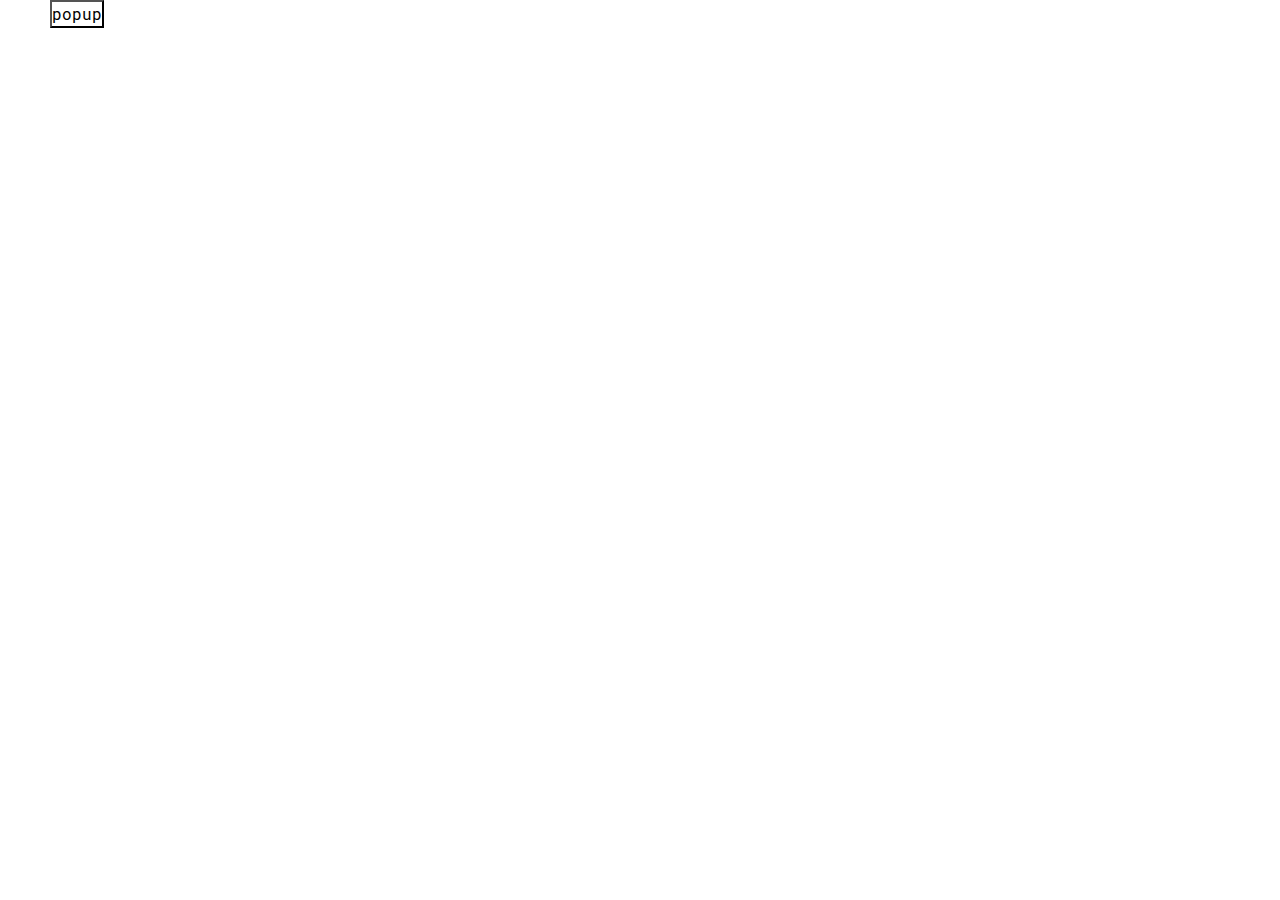
==== pages/index.html @ 522daade "add popup" ====
<!DOCTYPE html>
	<html>

	<head>
		<!--[if IE 6]>		<html id="section-reco_main" class="nojs ie6 ieb7 ieb8 ieb9 ieb10 split1 nosplit5 platform-PC platform-notouch"><![endif]-->
		<!--[if IE 7]>		<html id="section-reco_main" class="nojs iea6 ie7 ieb8 ieb9 ieb10 split1 nosplit5 platform-PC platform-notouch"><![endif]-->
		<!--[if IE 8]>		<html id="section-reco_main" class="nojs iea6 iea7 ie8 ieb9 ieb10 split1 nosplit5 platform-PC platform-notouch"><![endif]-->
		<!--[if IE 9]>		<html id="section-reco_main" class="nojs iea6 iea7 iea8 ie9 ieb10 split1 nosplit5 platform-PC platform-notouch"><![endif]-->
		<meta name="viewport" content="width=device-width">
		<meta name="MobileOptimized" content="320" />
		<meta name="HandheldFriendly" content="true" />
		<meta charset="utf-8">
		<meta name="viewport min-width=320px" content="min-width=320, initial-scale=1.0" />
		<link rel="stylesheet" type="text/css" href="./style.css">
		<!--[if lt IE 9]>
		<script src="//cdnjs.cloudflare.com/ajax/libs/html5shiv/r29/html5.min.js"></script>
	<![endif]-->
		<title>index</title>
	</head>

	<body>
		<header>
			<div class="container">
				<button onclick="o2.gPopup.open('_header-popup')">popup</button>
				<div class="_header-popup" style="display: none;">
					<div class="header__popup _popup-content">
						<div class="header__popup-wr">
							<div class="header__popup-top">
								<h1>Оставить отзыв</h1>
								<button class="g-popup__close" onclick="o2.gPopup.close()">
									<svg width="14" height="14" viewBox="0 0 14 14" fill="none" xmlns="http://www.w3.org/2000/svg">
										<path d="M13 2.20857L11.7914 1L7 5.79143L2.20857 1L1 2.20857L5.79143 7L1 11.7914L2.20857 13L7 8.20857L11.7914 13L13 11.7914L8.20857 7L13 2.20857Z" fill="#3C3C3C" stroke="#3C3C3C" />
									</svg>
								</button>
							</div>
							<form class="header__popup-form" action="#">
								<input type="text" placeholder="Имя">
								<input type="email" name="mail" placeholder="Эл. почта или телефон">
								<p class="select">
									<select>
										<option>Любой специалист</option>
										<option>ddf</option>
										<option>sda</option>
										<option>saa</option>
									</select>
								</p>
								<textarea name="comment" placeholder="Отзыв"></textarea>
								<button type="submit">Отправить</button>
							</form>
						</div>
					</div>
				</div>
			</div>
		</header>






		<footer>
			<div class="container">
			</div>
		</footer>
		<div class="g-popup _overlay">
		</div>
		<script type="text/javascript" src="./main.min.js" defer="" async=""></script>
	</body>

	</html>
---- pages/style.css ----
@charset "UTF-8";

/* mixins */

/* Mixins:
   ========================================================================== */

/* Fonts Helpers:
	 Read more: https://github.com/vedees/webpack-template/blob/master/README.md#add-fonts
	 ========================================================================== */

/*
	By default template support only modern format fonts
	Without svg. Only: .woff, .woffs
	if ypu need svg comments lines bellow and uncomments "Fonts helper all format fonts"

	Usage:
	  1. Put your font to `src/assets/fonts/FOLDERNAME/FONTNAME`
		FOLLOW: Files Required
		Example: .woff, .woffs formats
	  2. Go to fonts.scss
	  3. Use mixon
		Example: @include font-face("OpenSans", "../fonts/OpenSans/opensans");

	  Required parameters: @family, @family
	  Minor parameters: @weight, @style, @pipeline

	  Example Base:
		@include font-face("OpenSans", "../fonts/OpenSans/opensans");
	  Example Situation:
		@include font-face("OpenSans", "../fonts/OpenSans/opensansItalic", 400, italic);
  */

/* base */

@font-face {
  font-family: 'Roboto-mono';
  src: url("./fonts/Roboto_mono/Light/RobotoMono-Light.eot");
  src: url("./fonts/Roboto_mono/Light/RobotoMono-Light.eot?#iefix") format("embedded-opentype"), url("./fonts/Roboto_mono/Light/RobotoMono-Light.woff2") format("woff2"), url("./fonts/Roboto_mono/Light/RobotoMono-Light.woff") format("woff"), url("./fonts/Roboto_mono/Light/RobotoMono-Light.svg#RobotoMono-Light") format("svg"), url("./fonts/Roboto_mono/Light/RobotoMono-Light.ttf") format("truetype");
  font-weight: 300;
  font-style: normal;
  font-display: swap;
}

@font-face {
  font-family: 'Roboto-mono';
  src: url("./fonts/Roboto_mono/Bold/RobotoMono-Bold.eot");
  src: url("./fonts/Roboto_mono/Bold/RobotoMono-Bold.eot?#iefix") format("embedded-opentype"), url("./fonts/Roboto_mono/Bold/RobotoMono-Bold.woff2") format("woff2"), url("./fonts/Roboto_mono/Bold/RobotoMono-Bold.woff") format("woff"), url("./fonts/Roboto_mono/Bold/RobotoMono-Bold.svg#RobotoMono-Bold") format("svg"), url("./fonts/Roboto_mono/Bold/RobotoMono-Bold.ttf") format("truetype");
  font-weight: bold;
  font-style: normal;
  font-display: swap;
}

@font-face {
  font-family: 'Roboto-mono';
  src: url("./fonts/Roboto_mono/Thin/RobotoMono-Thin.eot");
  src: url("./fonts/Roboto_mono/Thin/RobotoMono-Thin.eot?#iefix") format("embedded-opentype"), url("./fonts/Roboto_mono/Thin/RobotoMono-Thin.woff2") format("woff2"), url("./fonts/Roboto_mono/Thin/RobotoMono-Thin.woff") format("woff"), url("./fonts/Roboto_mono/Thin/RobotoMono-Thin.svg#RobotoMono-Thin") format("svg"), url("./fonts/Roboto_mono/Thin/RobotoMono-Thin.ttf") format("truetype");
  font-weight: 100;
  font-style: normal;
  font-display: swap;
}

@font-face {
  font-family: 'Roboto-mono';
  src: url("./fonts/Roboto_mono/Medium/RobotoMono-Medium.eot");
  src: url("./fonts/Roboto_mono/Medium/RobotoMono-Medium.eot?#iefix") format("embedded-opentype"), url("./fonts/Roboto_mono/Medium/RobotoMono-Medium.woff2") format("woff2"), url("./fonts/Roboto_mono/Medium/RobotoMono-Medium.woff") format("woff"), url("./fonts/Roboto_mono/Medium/RobotoMono-Medium.svg#RobotoMono-Medium") format("svg"), url("./fonts/Roboto_mono/Medium/RobotoMono-Medium.ttf") format("truetype");
  font-weight: 500;
  font-style: normal;
  font-display: swap;
}

@font-face {
  font-family: 'Roboto-mono';
  src: url("./fonts/Roboto_mono/Regular/RobotoMono-Regular.eot");
  src: url("./fonts/Roboto_mono/Regular/RobotoMono-Regular.eot?#iefix") format("embedded-opentype"), url("./fonts/Roboto_mono/Regular/RobotoMono-Regular.woff2") format("woff2"), url("./fonts/Roboto_mono/Regular/RobotoMono-Regular.woff") format("woff"), url("./fonts/Roboto_mono/Regular/RobotoMono-Regular.svg#RobotoMono-Regular") format("svg"), url("./fonts/Roboto_mono/Regular/RobotoMono-Regular.ttf") format("truetype");
  font-weight: normal;
  font-style: normal;
  font-display: swap;
}

/*  Переменные со шрифтами  */

/*  Переменные с гарнитурами шрифтов  */

/* Настройки оснвоно шрифта */

/* Основные цвета */

/* Разрешения */

/*  сбрасывает браузерное отображение элементов т.к. разные браузеры по разному отображают одно и тоже  */

/*! normalize.css v3.0.3 | MIT License | github.com/necolas/normalize.css */

/**
 * 1. Set default font family to sans-serif.
 * 2. Prevent iOS and IE text size adjust after device orientation change,
 *    without disabling user zoom.
 */

html {
  font-family: sans-serif;
  /* 1 */
  -ms-text-size-adjust: 100%;
  /* 2 */
  -webkit-text-size-adjust: 100%;
  /* 2 */
}

/**
 * Remove default margin.
 */

body {
  margin: 0;
}

/* HTML5 display definitions
   ========================================================================== */

/**
 * Correct `block` display not defined for any HTML5 element in IE 8/9.
 * Correct `block` display not defined for `details` or `summary` in IE 10/11
 * and Firefox.
 * Correct `block` display not defined for `main` in IE 11.
 */

article,
aside,
details,
figcaption,
figure,
footer,
header,
hgroup,
main,
menu,
nav,
section,
summary {
  display: block;
}

/**
 * 1. Correct `inline-block` display not defined in IE 8/9.
 * 2. Normalize vertical alignment of `progress` in Chrome, Firefox, and Opera.
 */

audio,
canvas,
progress,
video {
  display: inline-block;
  /* 1 */
  vertical-align: baseline;
  /* 2 */
}

/**
 * Prevent modern browsers from displaying `audio` without controls.
 * Remove excess height in iOS 5 devices.
 */

audio:not([controls]) {
  display: none;
  height: 0;
}

/**
 * Address `[hidden]` styling not present in IE 8/9/10.
 * Hide the `template` element in IE 8/9/10/11, Safari, and Firefox < 22.
 */

[hidden],
template {
  display: none;
}

/* Links
   ========================================================================== */

/**
 * Remove the gray background color from active links in IE 10.
 */

a {
  background-color: transparent;
}

/**
 * Improve readability of focused elements when they are also in an
 * active/hover state.
 */

a:active,
a:hover {
  outline: 0;
}

/* Text-level semantics
   ========================================================================== */

/**
 * Address styling not present in IE 8/9/10/11, Safari, and Chrome.
 */

abbr[title] {
  border-bottom: 1px dotted;
}

/**
 * Address style set to `bolder` in Firefox 4+, Safari, and Chrome.
 */

b,
strong {
  font-weight: bold;
}

/**
 * Address styling not present in Safari and Chrome.
 */

dfn {
  font-style: italic;
}

/**
 * Address variable `h1` font-size and margin within `section` and `article`
 * contexts in Firefox 4+, Safari, and Chrome.
 */

h1 {
  font-size: 2em;
  margin: 0.67em 0;
}

/**
 * Address styling not present in IE 8/9.
 */

mark {
  background: #ff0;
  color: #000;
}

/**
 * Address inconsistent and variable font size in all browsers.
 */

small {
  font-size: 80%;
}

/**
 * Prevent `sub` and `sup` affecting `line-height` in all browsers.
 */

sub,
sup {
  font-size: 75%;
  line-height: 0;
  position: relative;
  vertical-align: baseline;
}

sup {
  top: -0.5em;
}

sub {
  bottom: -0.25em;
}

/* Embedded content
   ========================================================================== */

/**
 * Remove border when inside `a` element in IE 8/9/10.
 */

img {
  border: 0;
}

/**
 * Correct overflow not hidden in IE 9/10/11.
 */

svg:not(:root) {
  overflow: hidden;
}

/* Grouping content
   ========================================================================== */

/**
 * Address margin not present in IE 8/9 and Safari.
 */

figure {
  margin: 1em 40px;
}

/**
 * Address differences between Firefox and other browsers.
 */

hr {
  -webkit-box-sizing: content-box;
  box-sizing: content-box;
  height: 0;
}

/**
 * Contain overflow in all browsers.
 */

pre {
  overflow: auto;
}

/**
 * Address odd `em`-unit font size rendering in all browsers.
 */

code,
kbd,
pre,
samp {
  font-family: monospace, monospace;
  font-size: 1em;
}

/* Forms
   ========================================================================== */

/**
 * Known limitation: by default, Chrome and Safari on OS X allow very limited
 * styling of `select`, unless a `border` property is set.
 */

/**
 * 1. Correct color not being inherited.
 *    Known issue: affects color of disabled elements.
 * 2. Correct font properties not being inherited.
 * 3. Address margins set differently in Firefox 4+, Safari, and Chrome.
 */

button,
input,
optgroup,
select,
textarea {
  color: inherit;
  /* 1 */
  font: inherit;
  /* 2 */
  margin: 0;
  /* 3 */
}

/**
 * Address `overflow` set to `hidden` in IE 8/9/10/11.
 */

button {
  overflow: visible;
  background-color: transparent;
}

/**
 * Address inconsistent `text-transform` inheritance for `button` and `select`.
 * All other form control elements do not inherit `text-transform` values.
 * Correct `button` style inheritance in Firefox, IE 8/9/10/11, and Opera.
 * Correct `select` style inheritance in Firefox.
 */

button,
select {
  text-transform: none;
}

/**
 * 1. Avoid the WebKit bug in Android 4.0.* where (2) destroys native `audio`
 *    and `video` controls.
 * 2. Correct inability to style clickable `input` types in iOS.
 * 3. Improve usability and consistency of cursor style between image-type
 *    `input` and others.
 */

button,
html input[type="button"],
input[type="reset"],
input[type="submit"] {
  -webkit-appearance: button;
  /* 2 */
  cursor: pointer;
  /* 3 */
  padding: 0;
}

/**
 * Re-set default cursor for disabled elements.
 */

button[disabled],
html input[disabled] {
  cursor: default;
}

/**
 * Remove inner padding and border in Firefox 4+.
 */

button::-moz-focus-inner,
input::-moz-focus-inner {
  border: 0;
  padding: 0;
}

/**
 * Address Firefox 4+ setting `line-height` on `input` using `!important` in
 * the UA stylesheet.
 */

input {
  line-height: normal;
}

/**
 * It's recommended that you don't attempt to style these elements.
 * Firefox's implementation doesn't respect box-sizing, padding, or width.
 *
 * 1. Address box sizing set to `content-box` in IE 8/9/10.
 * 2. Remove excess padding in IE 8/9/10.
 */

input[type="checkbox"],
input[type="radio"] {
  -webkit-box-sizing: border-box;
  box-sizing: border-box;
  /* 1 */
  padding: 0;
  /* 2 */
}

/**
 * Fix the cursor style for Chrome's increment/decrement buttons. For certain
 * `font-size` values of the `input`, it causes the cursor style of the
 * decrement button to change from `default` to `text`.
 */

input[type="number"]::-webkit-inner-spin-button,
input[type="number"]::-webkit-outer-spin-button {
  height: auto;
}

/**
 * 1. Address `appearance` set to `searchfield` in Safari and Chrome.
 * 2. Address `box-sizing` set to `border-box` in Safari and Chrome.
 */

input[type="search"] {
  -webkit-appearance: textfield;
  /* 1 */
  -webkit-box-sizing: content-box;
  box-sizing: content-box;
  /* 2 */
}

/**
 * Remove inner padding and search cancel button in Safari and Chrome on OS X.
 * Safari (but not Chrome) clips the cancel button when the search input has
 * padding (and `textfield` appearance).
 */

input[type="search"]::-webkit-search-cancel-button,
input[type="search"]::-webkit-search-decoration {
  -webkit-appearance: none;
}

/**
 * Define consistent border, margin, and padding.
 */

fieldset {
  border: 1px solid #c0c0c0;
  margin: 0 2px;
  padding: 0.35em 0.625em 0.75em;
}

/**
 * 1. Correct `color` not being inherited in IE 8/9/10/11.
 * 2. Remove padding so people aren't caught out if they zero out fieldsets.
 */

legend {
  border: 0;
  /* 1 */
  padding: 0;
  /* 2 */
}

/**
 * Remove default vertical scrollbar in IE 8/9/10/11.
 */

textarea {
  overflow: auto;
}

/**
 * Don't inherit the `font-weight` (applied by a rule above).
 * NOTE: the default cannot safely be changed in Chrome and Safari on OS X.
 */

optgroup {
  font-weight: bold;
}

/* Tables
   ========================================================================== */

/**
 * Remove most spacing between table cells.
 */

table {
  border-collapse: collapse;
  border-spacing: 0;
}

td,
th {
  padding: 0;
}

/*  Общая типографика для всех страниц. здесь описываются общие свойства для текстовых блоков  */

body {
  font-family: "Roboto-mono", sans-serif;
  font-size: 16px;
  line-height: 1.5;
  min-height: 100vh;
}

ul {
  padding: 0;
  margin: 0;
  list-style-type: none;
}

ul li {
  margin: 0;
  padding: 0;
}

address {
  font-style: normal;
}

h1 {
  font-size: 42px;
  font-weight: 400;
  margin-top: 0;
  margin-bottom: 10px;
  line-height: 24px;
}

h2 {
  font-size: 22px;
  font-weight: 400;
  margin-top: 0;
  margin-bottom: 10px;
  line-height: 24px;
}

h3 {
  font-size: 16px;
  font-weight: 400;
  margin-bottom: 10px;
}

h4 {
  font-size: 15px;
  letter-spacing: 2.4px;
  line-height: 24px;
  margin: 0px 0 8px 0;
}

p {
  margin-top: 10px;
  color: #6a7678;
}

b {
  font-weight: 700;
}

a,
a:hover,
a:active,
a:visited,
a:focus {
  outline: 0;
  text-decoration: none;
}

.container {
  max-width: 1220px;
  width: 100%;
  margin-right: auto;
  margin-left: auto;
  position: relative;
  padding: 0 20px;
}

.pln {
  color: #000;
}

pre.prettyprint {
  padding: 2px;
  border: 1px solid #888;
}

ol.linenums {
  margin-top: 0;
  margin-bottom: 0;
}

li.L0,
li.L1,
li.L2,
li.L3,
li.L5,
li.L6,
li.L7,
li.L8 {
  list-style-type: none;
}

li.L1,
li.L3,
li.L5,
li.L7,
li.L9 {
  background: #eee;
}

/* blocks */

/* Пример подключения*/

.header__popup {
  position: fixed;
  top: 0;
  right: 0;
  height: 100%;
  padding: 40px 40px;
  -webkit-transition: opacity .3s;
  -o-transition: opacity .3s;
  transition: opacity .3s;
}

.header__popup-wr {
  position: relative;
  margin-left: auto;
  height: calc(100% - 20px);
  padding: 40px 40px;
  background-color: #fff;
}

.header__popup-top {
  display: -webkit-box;
  display: -webkit-flex;
  display: -ms-flexbox;
  display: flex;
  -webkit-box-pack: justify;
  -webkit-justify-content: space-between;
  -ms-flex-pack: justify;
  justify-content: space-between;
  margin-bottom: 41px;
}

.header__popup-top button {
  border: none;
}

.header__popup-top h1 {
  margin-right: auto;
}

.header__popup-form {
  display: -webkit-box;
  display: -webkit-flex;
  display: -ms-flexbox;
  display: flex;
  -webkit-box-orient: vertical;
  -webkit-box-direction: normal;
  -webkit-flex-direction: column;
  -ms-flex-direction: column;
  flex-direction: column;
}

.header__popup-form input {
  max-width: 440px;
  height: 50px;
  margin-bottom: 20px;
  padding-left: 16px;
  background: rgba(0, 0, 0, 0.04);
  -webkit-border-radius: 6px;
  border-radius: 6px;
  border: none;
}

.header__popup-form textarea {
  max-width: 440px;
  min-height: 150px;
  margin-bottom: 20px;
  background: rgba(0, 0, 0, 0.04);
  -webkit-border-radius: 6px;
  border-radius: 6px;
  padding: 0 16px;
  border: none;
}

.header__popup-form button {
  width: 200px;
  padding: 8px 0px;
  -webkit-border-radius: 100px;
  border-radius: 100px;
  font-size: 13px;
  line-height: 16px;
}

.header__popup-form select {
  position: relative;
  display: inline-block;
  width: 440px;
  height: 50px;
  margin-bottom: 20px;
  border: none;
  background: rgba(0, 0, 0, 0.04);
  -webkit-border-radius: 6px;
  border-radius: 6px;
  padding: 0 16px;
  padding-right: 25px;
  -webkit-appearance: none;
  -moz-appearance: none;
  appearance: none;
}

.header__popup-form .select {
  display: inline-block;
  position: relative;
}

.header__popup-form .select:after {
  content: "▼";
  padding: 10px 8px;
  font-size: 12px;
  position: absolute;
  right: 8px;
  top: 4px;
  z-index: 1;
  text-align: center;
  width: 10%;
  height: 100%;
  pointer-events: none;
}

.ui-kit__section .ui-kit__title--popup {
  margin-bottom: 30px;
}

.g-popup {
  position: fixed;
  top: 0px;
  left: 0px;
  height: 100%;
  width: 100%;
  background: rgba(0, 0, 0, 0.4);
  display: -webkit-box;
  display: -webkit-flex;
  display: -ms-flexbox;
  display: flex;
  -webkit-box-align: center;
  -webkit-align-items: center;
  -ms-flex-align: center;
  align-items: center;
  -webkit-box-pack: center;
  -webkit-justify-content: center;
  -ms-flex-pack: center;
  justify-content: center;
  overflow: auto;
  visibility: hidden;
  opacity: 0;
  -webkit-transform: translateY(-5px);
  -ms-transform: translateY(-5px);
  transform: translateY(-5px);
  -webkit-transition: opacity .5s, -webkit-transform 0.1s ease-out;
  transition: opacity .5s, -webkit-transform 0.1s ease-out;
  -o-transition: opacity .5s, transform 0.1s ease-out;
  transition: opacity .5s, transform 0.1s ease-out;
  transition: opacity .5s, transform 0.1s ease-out, -webkit-transform 0.1s ease-out;
}

.g-popup.open {
  visibility: visible;
  opacity: 1;
  -webkit-transform: translateY(0px);
  -ms-transform: translateY(0px);
  transform: translateY(0px);
}

.g-popup__content {
  width: 600px;
  max-height: calc(100% - 20px);
  background: #fff;
  margin: 0 auto;
  padding: 20px;
  -webkit-border-radius: 4px;
  border-radius: 4px;
  font-size: 14px;
  -webkit-box-shadow: 0 4px 10px rgba(0, 0, 0, 0.08);
  box-shadow: 0 4px 10px rgba(0, 0, 0, 0.08);
  overflow: auto;
  position: relative;
}

.g-popup__clsoe {
  position: absolute;
  top: 7px;
  right: 7px;
  cursor: pointer;
}

/* @import 'blocks/component/component'; */

/* pages */

* {
  -webkit-box-sizing: border-box;
  box-sizing: border-box;
  outline: 0;
}

*:before,
*:after {
  -webkit-box-sizing: border-box;
  box-sizing: border-box;
}

html {
  line-height: 17px;
  font-size: 13px;
  color: #000;
  -webkit-font-smoothing: antialiased;
}

@media screen {
  .str {
    color: #080;
  }

  .kwd {
    color: #008;
  }

  .com {
    color: #800;
  }

  .typ {
    color: #606;
  }

  .lit {
    color: #066;
  }

  .clo,
  .opn,
  .pun {
    color: #660;
  }

  .tag {
    color: #008;
  }

  .atn {
    color: #606;
  }

  .atv {
    color: red;
  }

  .dec,
  .var {
    color: #606;
  }

  .fun {
    color: red;
  }
}

@media print, projection {
  .kwd,
  .tag,
  .typ {
    font-weight: 700;
  }

  .str {
    color: #060;
  }

  .kwd {
    color: #006;
  }

  .com {
    color: #600;
    font-style: italic;
  }

  .typ {
    color: #404;
  }

  .lit {
    color: #044;
  }

  .clo,
  .opn,
  .pun {
    color: #440;
  }

  .tag {
    color: #006;
  }

  .atn {
    color: #404;
  }

  .atv {
    color: red;
  }
}
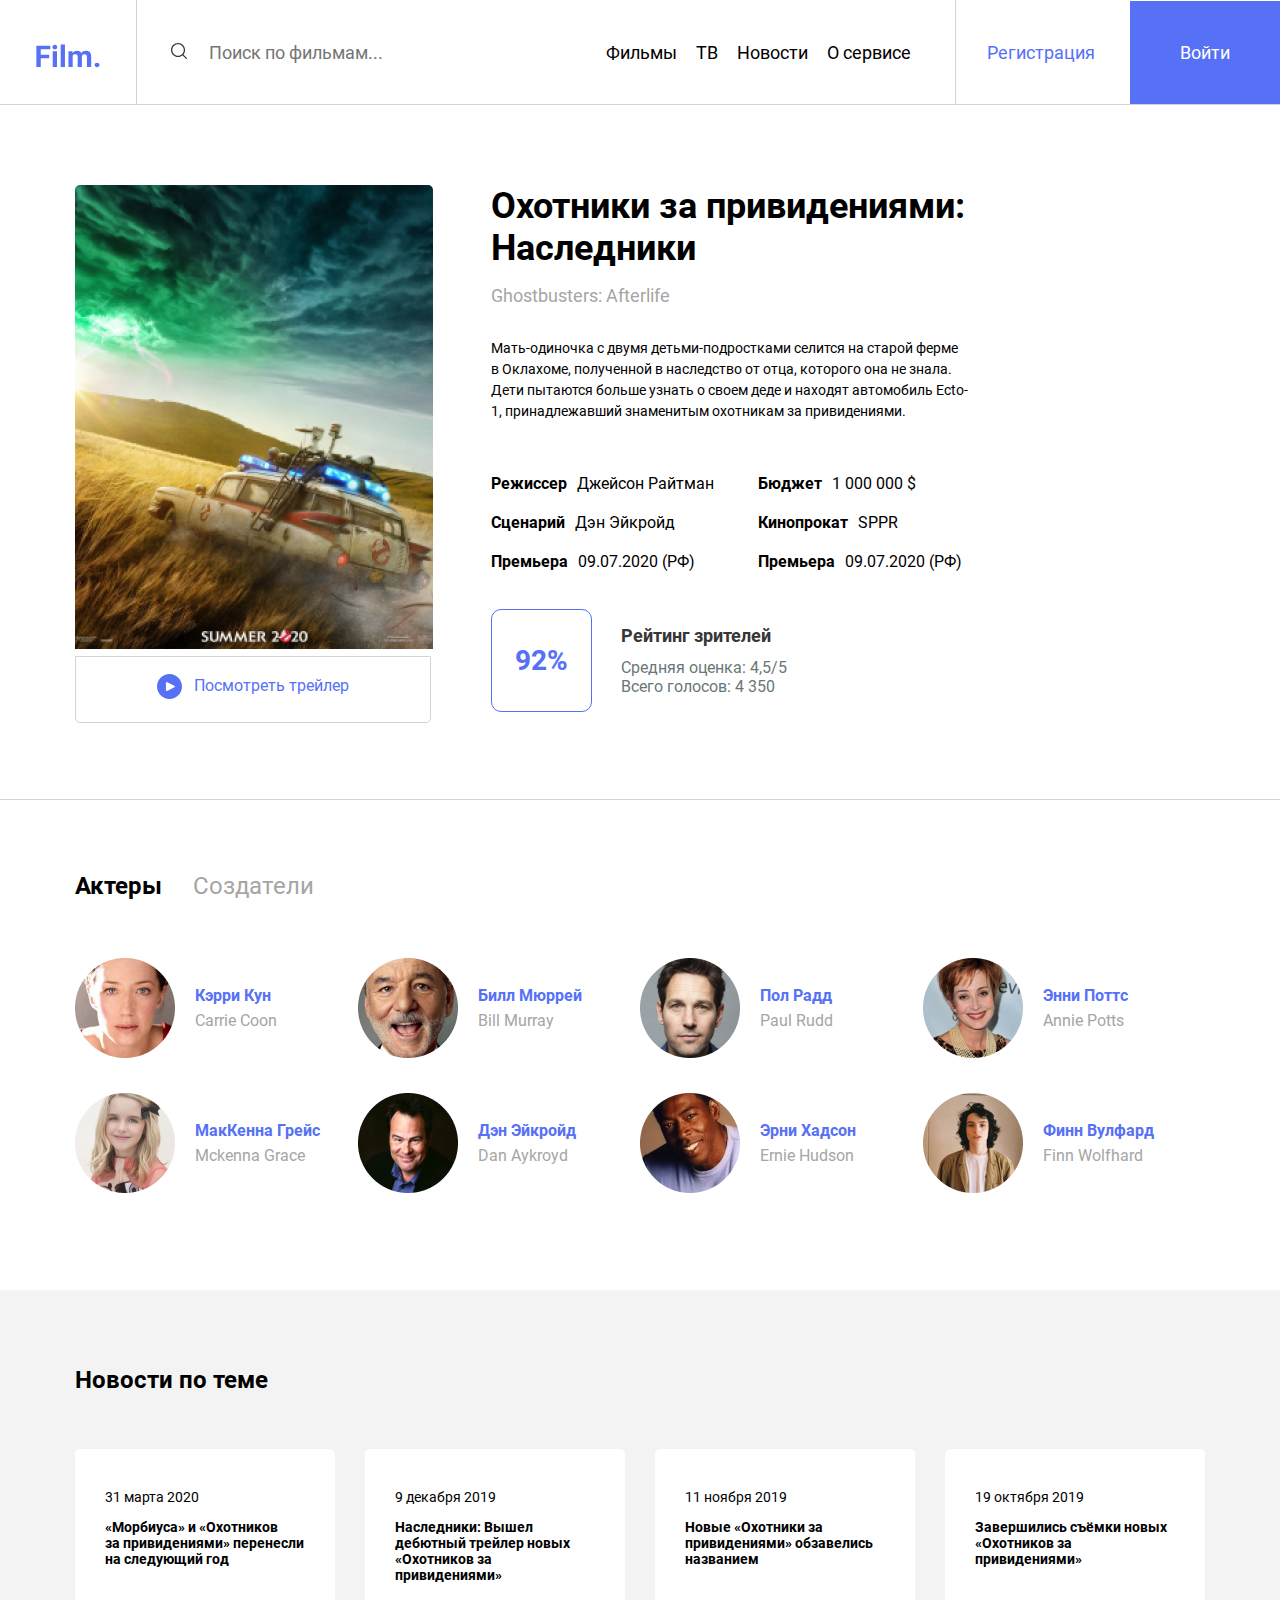
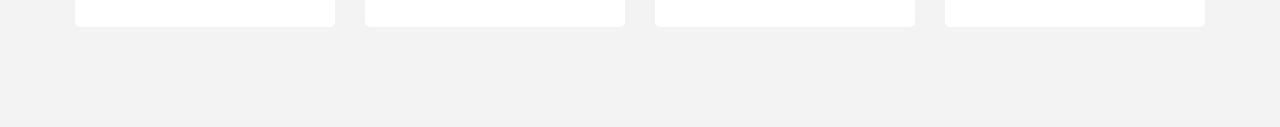
==== commit 9853f8e3: "add popup" ====
--- a/pages/index.html
+++ b/pages/index.html
@@ -15,55 +15,219 @@
 		<!--[if lt IE 9]>
 		<script src="//cdnjs.cloudflare.com/ajax/libs/html5shiv/r29/html5.min.js"></script>
 	<![endif]-->
-		<title>index</title>
+		<title>Ghostbusters</title>
 	</head>
 
 	<body>
-		<header>
-			<div class="container">
-				<button onclick="o2.gPopup.open('_header-popup')">popup</button>
-				<div class="_header-popup" style="display: none;">
-					<div class="header__popup _popup-content">
-						<div class="header__popup-wr">
-							<div class="header__popup-top">
-								<h1>Оставить отзыв</h1>
-								<button class="g-popup__close" onclick="o2.gPopup.close()">
-									<svg width="14" height="14" viewBox="0 0 14 14" fill="none" xmlns="http://www.w3.org/2000/svg">
-										<path d="M13 2.20857L11.7914 1L7 5.79143L2.20857 1L1 2.20857L5.79143 7L1 11.7914L2.20857 13L7 8.20857L11.7914 13L13 11.7914L8.20857 7L13 2.20857Z" fill="#3C3C3C" stroke="#3C3C3C" />
-									</svg>
-								</button>
+		<header class="header">
+			<div class="container">
+				<div class="header__wr">
+					<div class="header__logo">
+						<a href=""><svg width="68" height="24" viewBox="0 0 64 24" fill="none" xmlns="http://www.w3.org/2000/svg">
+<path d="M13.1914 14.2842H4.75391V23H0.359375V1.67188H14.2461V5.23145H4.75391V10.7393H13.1914V14.2842ZM20.9844 23H16.7363V7.15039H20.9844V23ZM16.4873 3.04883C16.4873 2.41406 16.6973 1.8916 17.1172 1.48145C17.5469 1.07129 18.1279 0.866211 18.8604 0.866211C19.583 0.866211 20.1592 1.07129 20.5889 1.48145C21.0186 1.8916 21.2334 2.41406 21.2334 3.04883C21.2334 3.69336 21.0137 4.2207 20.5742 4.63086C20.1445 5.04102 19.5732 5.24609 18.8604 5.24609C18.1475 5.24609 17.5713 5.04102 17.1318 4.63086C16.7021 4.2207 16.4873 3.69336 16.4873 3.04883ZM28.9531 23H24.7051V0.5H28.9531V23ZM36.4238 7.15039L36.5557 8.92285C37.6787 7.5459 39.1973 6.85742 41.1113 6.85742C43.1523 6.85742 44.5537 7.66309 45.3154 9.27441C46.4287 7.66309 48.0156 6.85742 50.0762 6.85742C51.7949 6.85742 53.0742 7.36035 53.9141 8.36621C54.7539 9.3623 55.1738 10.8662 55.1738 12.8779V23H50.9258V12.8926C50.9258 11.9941 50.75 11.3398 50.3984 10.9297C50.0469 10.5098 49.4268 10.2998 48.5381 10.2998C47.2686 10.2998 46.3896 10.9053 45.9014 12.1162L45.916 23H41.6826V12.9072C41.6826 11.9893 41.502 11.3252 41.1406 10.915C40.7793 10.5049 40.1641 10.2998 39.2949 10.2998C38.0938 10.2998 37.2246 10.7979 36.6875 11.7939V23H32.4541V7.15039H36.4238ZM58.6602 20.9199C58.6602 20.2461 58.8848 19.6992 59.334 19.2793C59.793 18.8594 60.3643 18.6494 61.0479 18.6494C61.7412 18.6494 62.3125 18.8594 62.7617 19.2793C63.2207 19.6992 63.4502 20.2461 63.4502 20.9199C63.4502 21.584 63.2256 22.126 62.7764 22.5459C62.3271 22.9561 61.751 23.1611 61.0479 23.1611C60.3545 23.1611 59.7832 22.9561 59.334 22.5459C58.8848 22.126 58.6602 21.584 58.6602 20.9199Z" fill="#5671F6"/>
+</svg>
+</a>
+					</div>
+					<div class="header__menu">
+						<form class="header__search">
+							<a href="#"><svg width="16" height="16" viewBox="0 0 16 16" fill="none" xmlns="http://www.w3.org/2000/svg">
+<path d="M7.04617 0C3.16102 0 0 3.16102 0 7.04617C0 10.9315 3.16102 14.0923 7.04617 14.0923C10.9315 14.0923 14.0923 10.9315 14.0923 7.04617C14.0923 3.16102 10.9315 0 7.04617 0ZM7.04617 12.7915C3.87821 12.7915 1.30083 10.2142 1.30083 7.0462C1.30083 3.87824 3.87821 1.30083 7.04617 1.30083C10.2141 1.30083 12.7915 3.87821 12.7915 7.04617C12.7915 10.2141 10.2141 12.7915 7.04617 12.7915Z" fill="#363636"/>
+<path d="M15.8097 14.8898L12.0806 11.1608C11.8265 10.9067 11.415 10.9067 11.1609 11.1608C10.9068 11.4147 10.9068 11.8266 11.1609 12.0805L14.89 15.8095C15.017 15.9366 15.1833 16.0001 15.3498 16.0001C15.5161 16.0001 15.6826 15.9366 15.8097 15.8095C16.0638 15.5557 16.0638 15.1437 15.8097 14.8898Z" fill="#363636"/>
+</svg>
+</a>
+							<input placeholder="Поиск по фильмам...">
+						</form>
+						<nav class="header__nav">
+							<a href="#">Фильмы</a>
+							<a href="#">ТВ</a>
+							<a href="#">Новости</a>
+							<a href="#">О сервисе</a>
+						</nav>
+					</div>
+					<div class="header__buttons">
+						<button onclick="o2.gPopup.open('_header-popup')">Регистрация</button>
+						<button>Войти</button>
+					</div>
+				</div>
+			</div>
+		</header>
+		<section class="main">
+			<div class="container">
+				<div class="main__wr">
+					<div class="main__left">
+						<img src="./img/poster.png" alt="poster">
+						<a href="#">
+				<svg width="25" height="25" viewBox="0 0 25 25" fill="none" xmlns="http://www.w3.org/2000/svg">
+<path d="M12.5 0C5.59644 0 0 5.59644 0 12.5C0 19.4036 5.59644 25 12.5 25C19.4036 25 25 19.4036 25 12.5C24.9927 5.59953 19.4005 0.00737655 12.5 0ZM17.7642 12.8983C17.6777 13.0719 17.537 13.2126 17.3634 13.2991V13.3036L10.2205 16.875C9.77942 17.0954 9.24318 16.9166 9.02272 16.4754C8.96004 16.35 8.92776 16.2116 8.92855 16.0715V8.9286C8.92834 8.43547 9.32788 8.03557 9.82101 8.03531C9.9597 8.03525 10.0965 8.06748 10.2205 8.12948L17.3634 11.7009C17.8047 11.9209 17.9842 12.4569 17.7642 12.8983Z" fill="#5671F6"/>
+</svg>
+				Посмотреть трейлер
+				</a>
+					</div>
+					<div class="main__right">
+						<div class="main__right-title">
+							<h1>Охотники за привидениями: <br>Наследники</h1>
+							<span>Ghostbusters: Afterlife</span>
+						</div>
+						<div class="main__right-descr">
+							<p>Мать-одиночка с двумя детьми-подростками селится на старой ферме  +в Оклахоме, полученной в наследство от отца, которого она не знала.  +Дети пытаются больше узнать о своем деде и находят автомобиль Ecto-1, принадлежавший знаменитым охотникам за привидениями.</p>
+						</div>
+						<div class="main__right-info">
+							<table>
+								<tr>
+									<th>Режиссер</th>
+									<td><a href="#">Джейсон Райтман</a></td>
+								</tr>
+								<tr>
+									<th>Сценарий</th>
+									<td><a href="#">Дэн Эйкройд</a></td>
+								</tr>
+								<tr>
+									<th>Премьера</th>
+									<td>09.07.2020 (РФ)</td>
+								</tr>
+							</table>
+							<table>
+								<tr>
+									<th>Бюджет</th>
+									<td>1 000 000 $</td>
+								</tr>
+								<tr>
+									<th>Кинопрокат</th>
+									<td>SPPR</td>
+								</tr>
+								<th>Премьера</th>
+								<td>09.07.2020 (РФ)</td>
+								</tr>
+							</table>
+						</div>
+						<div class="main__right-raiting">
+							<span>92%</span>
+							<div>
+								<p>Рейтинг зрителей</p>
+								<p>Средняя оценка: 4,5/5</p>
+								<p>Всего голосов: 4 350</p>
 							</div>
-							<form class="header__popup-form" action="#">
-								<input type="text" placeholder="Имя">
-								<input type="email" name="mail" placeholder="Эл. почта или телефон">
-								<p class="select">
-									<select>
-										<option>Любой специалист</option>
-										<option>ddf</option>
-										<option>sda</option>
-										<option>saa</option>
-									</select>
-								</p>
-								<textarea name="comment" placeholder="Отзыв"></textarea>
-								<button type="submit">Отправить</button>
-							</form>
-						</div>
-					</div>
-				</div>
-			</div>
-		</header>
-
-
-
-
-
-
-		<footer>
-			<div class="container">
+						</div>
+					</div>
+				</div>
+			</div>
+		</section>
+		<section class="actors">
+			<div class="container">
+				<div class="actors__titile">
+					<span>Актеры</span>
+					<span>Создатели</span>
+				</div>
+				<div class="actor__cards">
+					<div class="actor__card">
+						<img src="./img/carrie.png" alt="avatar">
+						<div class="actor__card-name">
+							<span>Кэрри Кун</span>
+							<span>Carrie Coon</span>
+						</div>
+					</div>
+					<div class="actor__card">
+						<img src="./img/bill.png" alt="avatar">
+						<div class="actor__card-name">
+							<span>Билл Мюррей</span>
+							<span>Bill Murray</span>
+						</div>
+					</div>
+					<div class="actor__card">
+						<img src="./img/paul.png" alt="avatar">
+						<div class="actor__card-name">
+							<span>Пол Радд</span>
+							<span>Paul Rudd</span>
+						</div>
+					</div>
+					<div class="actor__card">
+						<img src="./img/annie.png" alt="avatar">
+						<div class="actor__card-name">
+							<span>Энни Поттс</span>
+							<span>Annie Potts</span>
+						</div>
+					</div>
+					<div class="actor__card">
+						<img src="./img/grace.png" alt="avatar">
+						<div class="actor__card-name">
+							<span>МакКенна Грейс</span>
+							<span>Mckenna Grace</span>
+						</div>
+					</div>
+					<div class="actor__card">
+						<img src="./img/dan.png" alt="avatar">
+						<div class="actor__card-name">
+							<span>Дэн Эйкройд</span>
+							<span>Dan Aykroyd</span>
+						</div>
+					</div>
+					<div class="actor__card">
+						<img src="./img/ernie.png" alt="avatar">
+						<div class="actor__card-name">
+							<span>Эрни Хадсон</span>
+							<span>Ernie Hudson</span>
+						</div>
+					</div>
+					<div class="actor__card">
+						<img src="./img/finn.png" alt="avatar">
+						<div class="actor__card-name">
+							<span>Финн Вулфард</span>
+							<span>Finn Wolfhard</span>
+						</div>
+					</div>
+				</div>
+			</div>
+		</section>
+
+
+		<footer class="footer">
+			<div class="container">
+				<div class="footer__title">
+					<h2>Новости по теме</h2>
+				</div>
+				<div class="footer__blocks">
+					<div class="footer__block">
+						<p>31 марта 2020</p>
+						<p> <a href="#">«Морбиуса» и «Охотников <br>за привидениями» перенесли на следующий год</a> </p>
+					</div>
+					<div class="footer__block">
+						<p>9 декабря 2019</p>
+						<p>Наследники: Вышел дебютный трейлер новых «Охотников за привидениями»</p>
+					</div>
+					<div class="footer__block">
+						<p>11 ноября 2019</p>
+						<p>Новые «Охотники за привидениями» обзавелись названием</p>
+					</div>
+					<div class="footer__block">
+						<p>19 октября 2019</p>
+						<p>Завершились съёмки новых «Охотников за привидениями»</p>
+					</div>
+				</div>
 			</div>
 		</footer>
-		<div class="g-popup _overlay">
+		<div class="_header-popup" style="display: none;">
+			<div class="header-popup _popup-content">
+				<div class="header-popup__content">
+					<button class="g-popup__clsoe" onclick="o2.gPopup.close()">X</button>
+					<h2>Регистрация нового пользователя</h2>
+					<form class="headar-popup__form" action="#">
+						<input required type="name" placeholder="Имя">
+						<input required type="first name" placeholder="Фамилия">
+						<input required type="name" placeholder="Ваш почтовый адрес">
+						<p>
+							<select>
+								<option>Ваш пол: Мужской</option>
+								<option>Ваш пол: Женский</option>
+							</select>
+						</p>
+						<button type="submit">Зарегистрировать</button>
+					</form>
+				</div>
+			</div>
 		</div>
+		<div class="g-popup _overlay"></div>
 		<script type="text/javascript" src="./main.min.js" defer="" async=""></script>
 	</body>
 
--- a/pages/style.css
+++ b/pages/style.css
@@ -34,47 +34,26 @@
 /* base */
 
 @font-face {
-  font-family: 'Roboto-mono';
-  src: url("./fonts/Roboto_mono/Light/RobotoMono-Light.eot");
-  src: url("./fonts/Roboto_mono/Light/RobotoMono-Light.eot?#iefix") format("embedded-opentype"), url("./fonts/Roboto_mono/Light/RobotoMono-Light.woff2") format("woff2"), url("./fonts/Roboto_mono/Light/RobotoMono-Light.woff") format("woff"), url("./fonts/Roboto_mono/Light/RobotoMono-Light.svg#RobotoMono-Light") format("svg"), url("./fonts/Roboto_mono/Light/RobotoMono-Light.ttf") format("truetype");
-  font-weight: 300;
+  font-family: 'Roboto';
+  src: url("./fonts/Roboto/Roboto-Regular.ttf");
   font-style: normal;
+  font-weight: 400;
   font-display: swap;
 }
 
 @font-face {
-  font-family: 'Roboto-mono';
-  src: url("./fonts/Roboto_mono/Bold/RobotoMono-Bold.eot");
-  src: url("./fonts/Roboto_mono/Bold/RobotoMono-Bold.eot?#iefix") format("embedded-opentype"), url("./fonts/Roboto_mono/Bold/RobotoMono-Bold.woff2") format("woff2"), url("./fonts/Roboto_mono/Bold/RobotoMono-Bold.woff") format("woff"), url("./fonts/Roboto_mono/Bold/RobotoMono-Bold.svg#RobotoMono-Bold") format("svg"), url("./fonts/Roboto_mono/Bold/RobotoMono-Bold.ttf") format("truetype");
-  font-weight: bold;
+  font-family: 'Roboto';
+  src: url("./fonts/Roboto/Roboto-Bold.ttf");
   font-style: normal;
+  font-weight: 700;
   font-display: swap;
 }
 
 @font-face {
-  font-family: 'Roboto-mono';
-  src: url("./fonts/Roboto_mono/Thin/RobotoMono-Thin.eot");
-  src: url("./fonts/Roboto_mono/Thin/RobotoMono-Thin.eot?#iefix") format("embedded-opentype"), url("./fonts/Roboto_mono/Thin/RobotoMono-Thin.woff2") format("woff2"), url("./fonts/Roboto_mono/Thin/RobotoMono-Thin.woff") format("woff"), url("./fonts/Roboto_mono/Thin/RobotoMono-Thin.svg#RobotoMono-Thin") format("svg"), url("./fonts/Roboto_mono/Thin/RobotoMono-Thin.ttf") format("truetype");
-  font-weight: 100;
+  font-family: 'Roboto';
+  src: url("./fonts/Roboto/Roboto-Regular.ttf");
   font-style: normal;
-  font-display: swap;
-}
-
-@font-face {
-  font-family: 'Roboto-mono';
-  src: url("./fonts/Roboto_mono/Medium/RobotoMono-Medium.eot");
-  src: url("./fonts/Roboto_mono/Medium/RobotoMono-Medium.eot?#iefix") format("embedded-opentype"), url("./fonts/Roboto_mono/Medium/RobotoMono-Medium.woff2") format("woff2"), url("./fonts/Roboto_mono/Medium/RobotoMono-Medium.woff") format("woff"), url("./fonts/Roboto_mono/Medium/RobotoMono-Medium.svg#RobotoMono-Medium") format("svg"), url("./fonts/Roboto_mono/Medium/RobotoMono-Medium.ttf") format("truetype");
   font-weight: 500;
-  font-style: normal;
-  font-display: swap;
-}
-
-@font-face {
-  font-family: 'Roboto-mono';
-  src: url("./fonts/Roboto_mono/Regular/RobotoMono-Regular.eot");
-  src: url("./fonts/Roboto_mono/Regular/RobotoMono-Regular.eot?#iefix") format("embedded-opentype"), url("./fonts/Roboto_mono/Regular/RobotoMono-Regular.woff2") format("woff2"), url("./fonts/Roboto_mono/Regular/RobotoMono-Regular.woff") format("woff"), url("./fonts/Roboto_mono/Regular/RobotoMono-Regular.svg#RobotoMono-Regular") format("svg"), url("./fonts/Roboto_mono/Regular/RobotoMono-Regular.ttf") format("truetype");
-  font-weight: normal;
-  font-style: normal;
   font-display: swap;
 }
 
@@ -539,7 +518,7 @@
 /*  Общая типографика для всех страниц. здесь описываются общие свойства для текстовых блоков  */
 
 body {
-  font-family: "Roboto-mono", sans-serif;
+  font-family: "Roboto", sans-serif;
   font-size: 16px;
   line-height: 1.5;
   min-height: 100vh;
@@ -608,7 +587,7 @@
 }
 
 .container {
-  max-width: 1220px;
+  max-width: 1170px;
   width: 100%;
   margin-right: auto;
   margin-left: auto;
@@ -651,48 +630,306 @@
 
 /* blocks */
 
-/* Пример подключения*/
-
-.header__popup {
-  position: fixed;
-  top: 0;
-  right: 0;
-  height: 100%;
-  padding: 40px 40px;
-  -webkit-transition: opacity .3s;
-  -o-transition: opacity .3s;
-  transition: opacity .3s;
-}
-
-.header__popup-wr {
-  position: relative;
-  margin-left: auto;
-  height: calc(100% - 20px);
-  padding: 40px 40px;
-  background-color: #fff;
-}
-
-.header__popup-top {
+.header {
+  margin-bottom: 80px;
+  font-style: normal;
+  font-weight: normal;
+  font-size: 18px;
+  line-height: 21px;
+  border-bottom: 1px solid #D4D4D4;
+}
+
+.header a {
+  cursor: pointer;
+  color: inherit;
+  -webkit-transition: color .3s;
+  -o-transition: color .3s;
+  transition: color .3s;
+}
+
+.header a:hover {
+  color: #1800CC;
+}
+
+.header .container {
+  max-width: 1440px;
+  padding: 0;
+}
+
+.header button {
+  border: none;
+  cursor: pointer;
+}
+
+.header__wr {
   display: -webkit-box;
   display: -webkit-flex;
   display: -ms-flexbox;
   display: flex;
+  -webkit-box-align: center;
+  -webkit-align-items: center;
+  -ms-flex-align: center;
+  align-items: center;
   -webkit-box-pack: justify;
   -webkit-justify-content: space-between;
   -ms-flex-pack: justify;
   justify-content: space-between;
-  margin-bottom: 41px;
-}
-
-.header__popup-top button {
+  min-height: 104px;
+}
+
+.header__logo {
+  margin-right: 34px;
+  padding-left: 34px;
+  padding-top: 12px;
+}
+
+.header__menu {
+  display: -webkit-box;
+  display: -webkit-flex;
+  display: -ms-flexbox;
+  display: flex;
+  -webkit-box-flex: 1;
+  -webkit-flex-grow: 1;
+  -ms-flex-positive: 1;
+  flex-grow: 1;
+  -webkit-box-pack: justify;
+  -webkit-justify-content: space-between;
+  -ms-flex-pack: justify;
+  justify-content: space-between;
+  min-height: 104px;
+  -webkit-box-align: center;
+  -webkit-align-items: center;
+  -ms-flex-align: center;
+  align-items: center;
+  border-left: 1px solid #D4D4D4;
+  border-right: 1px solid #D4D4D4;
+}
+
+.header__search {
+  padding-left: 34px;
+}
+
+.header__search input {
   border: none;
-}
-
-.header__popup-top h1 {
-  margin-right: auto;
-}
-
-.header__popup-form {
+  padding-left: 18px;
+}
+
+.header__nav {
+  margin-right: 44px;
+}
+
+.header__nav a:not(:last-child) {
+  margin-right: 15px;
+}
+
+.header__buttons button:first-child {
+  padding: 41px 31px;
+  color: #5671F6;
+}
+
+.header__buttons button:last-child {
+  padding: 41px 50px;
+  background: #5671F6;
+  color: #fff;
+}
+
+.main {
+  margin-bottom: 72px;
+  padding-bottom: 76px;
+  border-bottom: 1px solid #D4D4D4;
+}
+
+.main h1,
+.main p {
+  margin: 0;
+}
+
+.main__wr {
+  display: -webkit-box;
+  display: -webkit-flex;
+  display: -ms-flexbox;
+  display: flex;
+  -webkit-box-pack: start;
+  -webkit-justify-content: start;
+  -ms-flex-pack: start;
+  justify-content: start;
+}
+
+.main__left {
+  margin-right: 58px;
+  -webkit-flex-basis: 30%;
+  -ms-flex-preferred-size: 30%;
+  flex-basis: 30%;
+}
+
+.main__left img {
+  max-width: 358px;
+}
+
+.main__left a {
+  display: inline-block;
+  padding: 17px 81px 23px;
+  border: 1px solid #D4D4D4;
+  font-size: 16px;
+  line-height: 19px;
+  color: #5671F6;
+  -webkit-border-radius: 0px 0px 5px 5px;
+  border-radius: 0px 0px 5px 5px;
+  vertical-align: middle;
+}
+
+.main__left svg {
+  margin-right: 8px;
+  vertical-align: middle;
+}
+
+.main-right {
+  -webkit-flex-basis: 100%;
+  -ms-flex-preferred-size: 100%;
+  flex-basis: 100%;
+}
+
+.main__right-title h1 {
+  margin-bottom: 16px;
+  font-weight: bold;
+  font-size: 36px;
+  line-height: 42px;
+}
+
+.main__right-title span {
+  display: inline-block;
+  margin-bottom: 32px;
+  font-size: 18px;
+  line-height: 21px;
+  color: #A5A5A5;
+}
+
+.main__right-descr {
+  margin-bottom: 50px;
+  font-size: 14px;
+  line-height: 150%;
+}
+
+.main__right-descr p {
+  max-width: 480px;
+  color: #000000;
+}
+
+.main__right-info {
+  margin-bottom: 13px;
+}
+
+.main__right-info table {
+  width: auto;
+  display: inline-block;
+  margin-right: 40px;
+}
+
+.main__right-info table th {
+  padding-right: 10px;
+  text-align: left;
+}
+
+.main__right-info table tr {
+  display: block;
+  padding-bottom: 15px;
+}
+
+.main__right-info table a {
+  color: inherit;
+}
+
+.main__right-raiting {
+  display: -webkit-box;
+  display: -webkit-flex;
+  display: -ms-flexbox;
+  display: flex;
+  -webkit-box-align: center;
+  -webkit-align-items: center;
+  -ms-flex-align: center;
+  align-items: center;
+}
+
+.main__right-raiting p {
+  font-size: 16px;
+  line-height: 19px;
+}
+
+.main__right-raiting p:first-child {
+  margin-bottom: 12px;
+  font-weight: bold;
+  font-size: 18px;
+  line-height: 21px;
+  color: #363636;
+}
+
+.main__right-raiting span {
+  display: inline-block;
+  padding: 34px 23px;
+  margin-right: 29px;
+  font-weight: bold;
+  font-size: 28px;
+  line-height: 33px;
+  border: 1px solid #5671F6;
+  -webkit-border-radius: 10px;
+  border-radius: 10px;
+  color: #5671F6;
+}
+
+.actors__titile {
+  margin-bottom: 58px;
+  font-weight: bold;
+  font-size: 24px;
+  line-height: 28px;
+}
+
+.actors__titile span:first-child {
+  margin-right: 25px;
+}
+
+.actors__titile span:last-child {
+  font-weight: normal;
+  font-size: 24px;
+  line-height: 28px;
+  color: #A5A5A5;
+}
+
+.actor__cards {
+  display: -webkit-box;
+  display: -webkit-flex;
+  display: -ms-flexbox;
+  display: flex;
+  -webkit-box-align: center;
+  -webkit-align-items: center;
+  -ms-flex-align: center;
+  align-items: center;
+  -webkit-flex-wrap: wrap;
+  -ms-flex-wrap: wrap;
+  flex-wrap: wrap;
+  margin-bottom: 62px;
+}
+
+.actor__card {
+  display: -webkit-box;
+  display: -webkit-flex;
+  display: -ms-flexbox;
+  display: flex;
+  -webkit-box-align: center;
+  -webkit-align-items: center;
+  -ms-flex-align: center;
+  align-items: center;
+  -webkit-box-flex: 0;
+  -webkit-flex: 0 1 calc(100% / 4);
+  -ms-flex: 0 1 calc(100% / 4);
+  flex: 0 1 calc(100% / 4);
+  margin-bottom: 35px;
+}
+
+.actor__card img {
+  margin-right: 20px;
+}
+
+.actor__card-name {
   display: -webkit-box;
   display: -webkit-flex;
   display: -ms-flexbox;
@@ -704,71 +941,144 @@
   flex-direction: column;
 }
 
-.header__popup-form input {
-  max-width: 440px;
+.actor__card-name span:first-child {
+  margin-bottom: 6px;
+  font-weight: bold;
+  font-size: 16px;
+  line-height: 19px;
+  color: #5671F6;
+}
+
+.actor__card-name span:last-child {
+  ont-weight: normal;
+  font-size: 16px;
+  line-height: 19px;
+  color: #A5A5A5;
+}
+
+.footer {
+  padding-top: 76px;
+  background: #F3F3F3;
+  color: #000000;
+}
+
+.footer__title {
+  margin-bottom: 55px;
+}
+
+.footer__title h2 {
+  font-weight: 700;
+  font-weight: 700;
+  font-size: 24px;
+  line-height: 28px;
+}
+
+.footer__blocks {
+  display: -webkit-box;
+  display: -webkit-flex;
+  display: -ms-flexbox;
+  display: flex;
+  padding-bottom: 100px;
+}
+
+.footer__block {
+  max-width: 260px;
+  min-height: 160px;
+  padding: 30px;
+  margin-right: 30px;
+  background: #FFFFFF;
+  -webkit-border-radius: 5px;
+  border-radius: 5px;
+}
+
+.footer__block p:first-child {
+  font-size: 14px;
+  line-height: 16px;
+  color: inherit;
+}
+
+.footer__block p:last-child {
+  font-weight: bold;
+  font-size: 14px;
+  line-height: 16px;
+  color: inherit;
+}
+
+.footer__block:last-child {
+  margin-right: 0;
+}
+
+.footer__block a {
+  cursor: pointer;
+  color: #000;
+}
+
+.header-popup {
+  position: fixed;
+  top: 0;
+  right: 0;
+  height: 100%;
+  padding: 20px 40px;
+}
+
+.header-popup__content {
+  position: relative;
+  height: calc(100% - 20px);
+  width: 500px;
+  padding: 20px;
+  background-color: #fff;
+}
+
+.header-popup__content h2 {
+  margin-bottom: 40px;
+}
+
+.header-popup__content button {
+  border: none;
+}
+
+.headar-popup__form {
+  display: -webkit-box;
+  display: -webkit-flex;
+  display: -ms-flexbox;
+  display: flex;
+  -webkit-box-orient: vertical;
+  -webkit-box-direction: normal;
+  -webkit-flex-direction: column;
+  -ms-flex-direction: column;
+  flex-direction: column;
+}
+
+.headar-popup__form input {
+  width: 100%;
   height: 50px;
+  padding-left: 20px;
   margin-bottom: 20px;
-  padding-left: 16px;
-  background: rgba(0, 0, 0, 0.04);
+  border: none;
+  background-color: #E7E8E7;
   -webkit-border-radius: 6px;
   border-radius: 6px;
+}
+
+.headar-popup__form select {
+  width: 100%;
+  height: 50px;
+  padding-left: 20px;
   border: none;
-}
-
-.header__popup-form textarea {
-  max-width: 440px;
-  min-height: 150px;
-  margin-bottom: 20px;
-  background: rgba(0, 0, 0, 0.04);
-  -webkit-border-radius: 6px;
-  border-radius: 6px;
-  padding: 0 16px;
-  border: none;
-}
-
-.header__popup-form button {
+  background-color: #E7E8E7;
+}
+
+.headar-popup__form button {
   width: 200px;
-  padding: 8px 0px;
-  -webkit-border-radius: 100px;
-  border-radius: 100px;
-  font-size: 13px;
-  line-height: 16px;
-}
-
-.header__popup-form select {
-  position: relative;
-  display: inline-block;
-  width: 440px;
-  height: 50px;
-  margin-bottom: 20px;
-  border: none;
-  background: rgba(0, 0, 0, 0.04);
-  -webkit-border-radius: 6px;
-  border-radius: 6px;
-  padding: 0 16px;
-  padding-right: 25px;
-  -webkit-appearance: none;
-  -moz-appearance: none;
-  appearance: none;
-}
-
-.header__popup-form .select {
-  display: inline-block;
-  position: relative;
-}
-
-.header__popup-form .select:after {
-  content: "▼";
-  padding: 10px 8px;
-  font-size: 12px;
-  position: absolute;
-  right: 8px;
-  top: 4px;
-  z-index: 1;
-  text-align: center;
-  width: 10%;
-  height: 100%;
-  pointer-events: none;
+  padding: 6px 0;
+  border: 2px solid #959898;
+  -webkit-border-radius: 20px;
+  border-radius: 20px;
+}
+
+.headar-popup__form button:hover {
+  -webkit-box-shadow: 0px 5px 5px 5px  #3F3F40;
+  box-shadow: 0px 5px 5px 5px  #3F3F40;
 }
 
 .ui-kit__section .ui-kit__title--popup {
@@ -800,11 +1110,11 @@
   -webkit-transform: translateY(-5px);
   -ms-transform: translateY(-5px);
   transform: translateY(-5px);
-  -webkit-transition: opacity .5s, -webkit-transform 0.1s ease-out;
-  transition: opacity .5s, -webkit-transform 0.1s ease-out;
-  -o-transition: opacity .5s, transform 0.1s ease-out;
-  transition: opacity .5s, transform 0.1s ease-out;
-  transition: opacity .5s, transform 0.1s ease-out, -webkit-transform 0.1s ease-out;
+  -webkit-transition: opacity .4s, -webkit-transform 0.1s ease-out;
+  transition: opacity .4s, -webkit-transform 0.1s ease-out;
+  -o-transition: opacity .4s, transform 0.1s ease-out;
+  transition: opacity .4s, transform 0.1s ease-out;
+  transition: opacity .4s, transform 0.1s ease-out, -webkit-transform 0.1s ease-out;
 }
 
 .g-popup.open {
@@ -837,6 +1147,8 @@
   cursor: pointer;
 }
 
+/* Пример подключения*/
+
 /* @import 'blocks/component/component'; */
 
 /* pages */
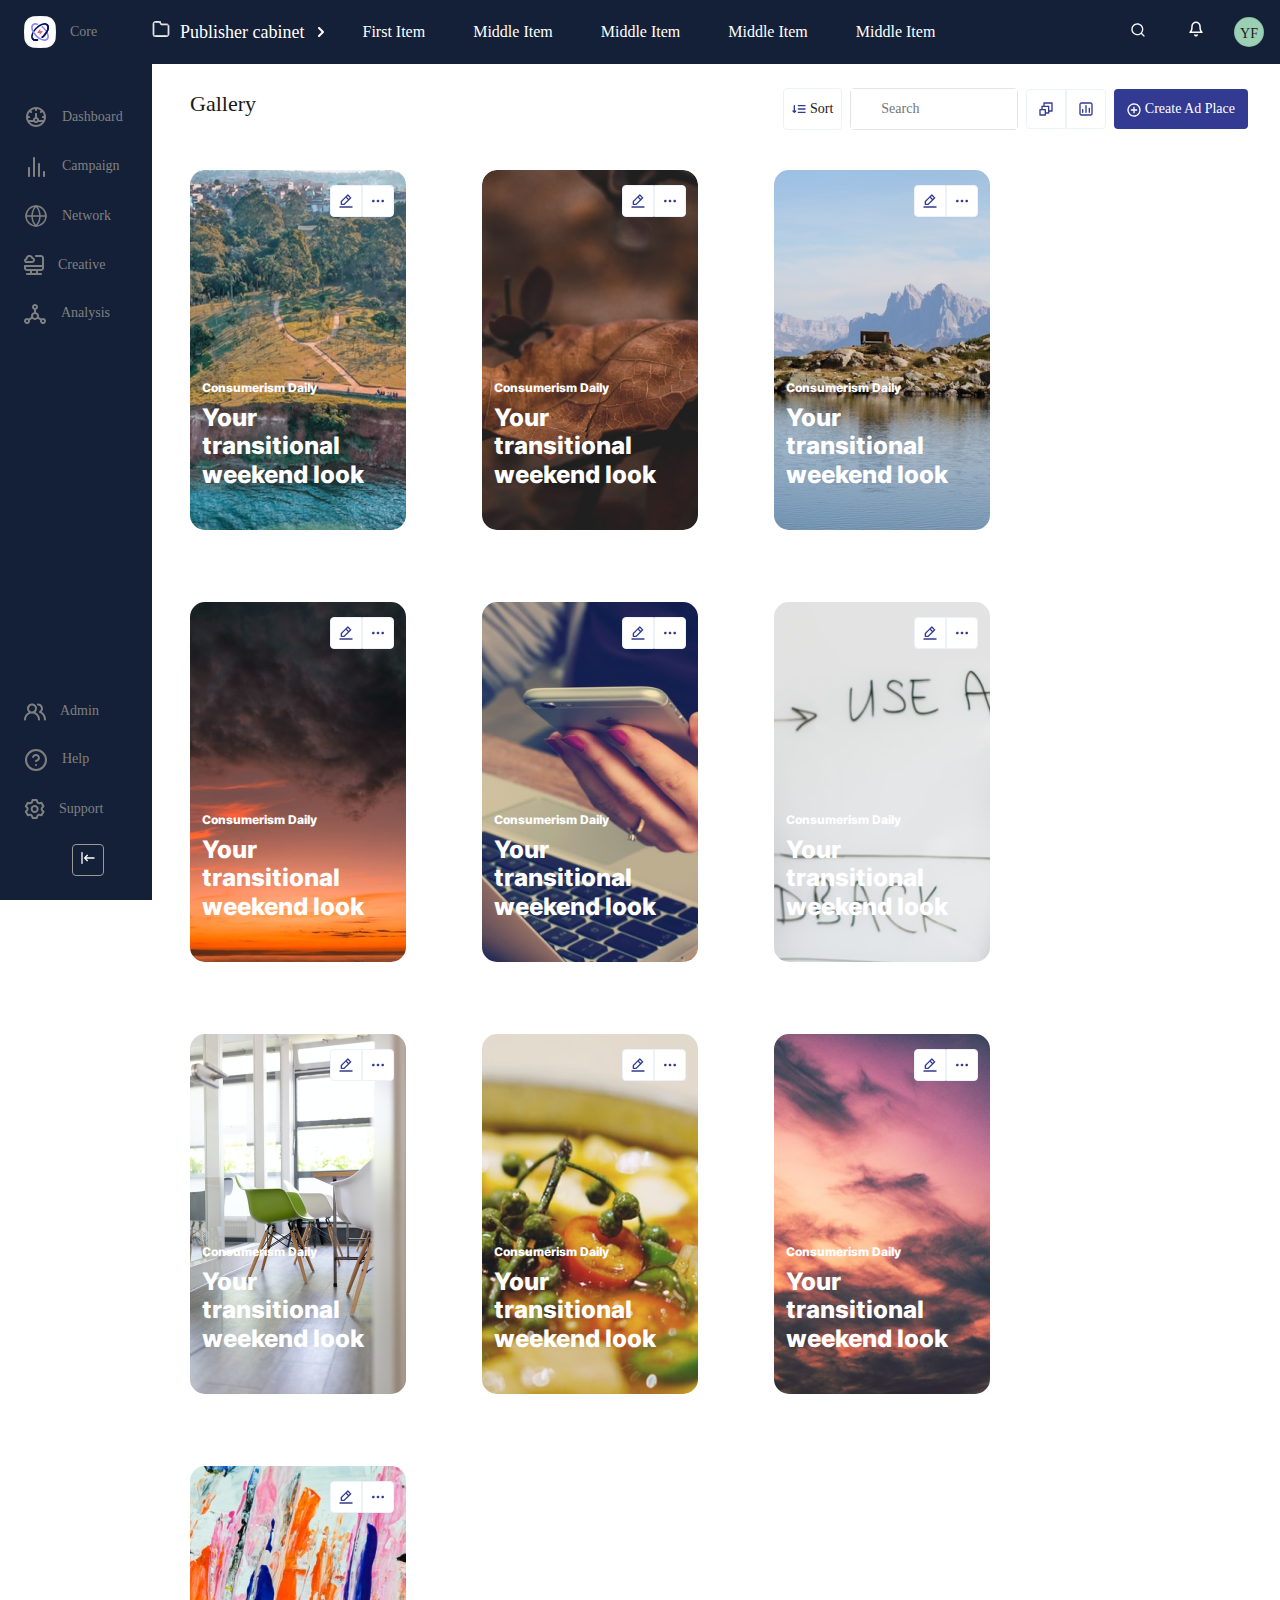
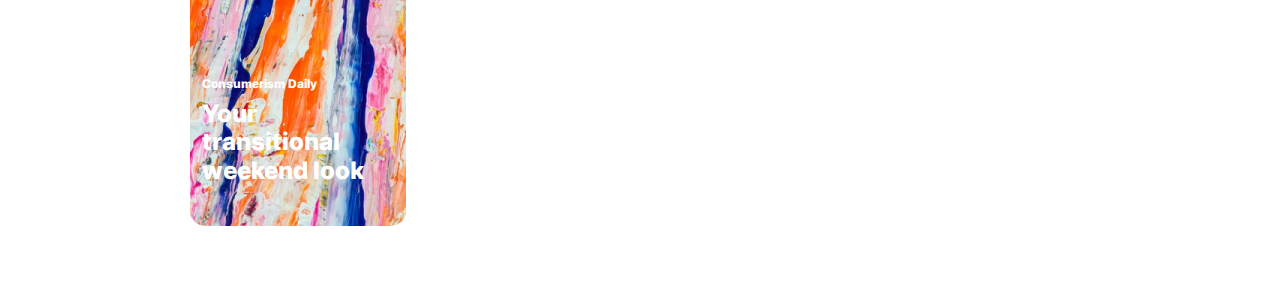
==== commit 3c5cd22e: "add popup" ====
--- a/pages/index.html
+++ b/pages/index.html
@@ -15,219 +15,357 @@
 		<!--[if lt IE 9]>
 		<script src="//cdnjs.cloudflare.com/ajax/libs/html5shiv/r29/html5.min.js"></script>
 	<![endif]-->
-		<title>Ghostbusters</title>
+		<title>index</title>
 	</head>
 
 	<body>
 		<header class="header">
+			<div class="header__content">
+				<div class="header__left">
+					<div class="header__folder">
+						<a href="#"><svg width="18" height="16" viewBox="0 0 18 16" fill="none" xmlns="http://www.w3.org/2000/svg">
+<path d="M9.12387 2.73572L9.23511 3.08333H9.60008H14.8334C15.3638 3.08333 15.8726 3.29405 16.2476 3.66912C16.6227 4.04419 16.8334 4.5529 16.8334 5.08333V13.4167C16.8334 13.9471 16.6227 14.4558 16.2476 14.8309C15.8726 15.206 15.3638 15.4167 14.8334 15.4167H3.16675C2.63631 15.4167 2.12761 15.206 1.75253 14.8309L1.39898 15.1844L1.75253 14.8309C1.37746 14.4558 1.16675 13.9471 1.16675 13.4167V2.58333C1.16675 2.0529 1.37746 1.54419 1.75253 1.16912C2.12761 0.794045 2.63632 0.583332 3.16675 0.583332L6.96675 0.583335L6.96868 0.583328C7.38358 0.581728 7.78871 0.709207 8.12794 0.948102L8.41583 0.539299L8.12794 0.948102C8.46524 1.18563 8.72078 1.52162 8.85963 1.90998L9.12387 2.73572ZM8.23333 2.16029L8.23335 2.16028L6.96675 1.25H6.96618H3.16675C2.81313 1.25 2.47399 1.39047 2.22394 1.64052C1.97389 1.89057 1.83341 2.22971 1.83341 2.58333V13.4167C1.83341 13.7703 1.97389 14.1094 2.22394 14.3595C2.47399 14.6095 2.81313 14.75 3.16675 14.75H14.8334C15.187 14.75 15.5262 14.6095 15.7762 14.3595C16.0263 14.1094 16.1667 13.7703 16.1667 13.4167V5.08333C16.1667 4.72971 16.0263 4.39057 15.7762 4.14052C15.5262 3.89047 15.187 3.75 14.8334 3.75L9.00008 3.75L8.99879 3.75C8.92891 3.75018 8.86074 3.72839 8.80391 3.68772C8.74749 3.64733 8.70508 3.59034 8.6826 3.52472C8.68244 3.52426 8.68228 3.52379 8.68212 3.52333L8.23333 2.16029Z" fill="black" stroke="white"/>
+</svg>
+</a>
+						<a href="#">Publisher cabinet</a>
+						<svg width="6" height="10" viewBox="0 0 6 10" fill="none" xmlns="http://www.w3.org/2000/svg">
+							<path d="M1 9L5 5L1 1" stroke="white" stroke-width="2" stroke-linecap="round" stroke-linejoin="round" />
+						</svg>
+					</div>
+					<nav class="header__nav">
+						<ul class="header__nav-list">
+							<li><a href="#">First Item</a></li>
+							<li><a href="#">Middle Item</a></li>
+							<li><a href="#">Middle Item</a></li>
+							<li><a href="#">Middle Item</a></li>
+							<li><a href="#">Middle Item</a></li>
+						</ul>
+					</nav>
+				</div>
+				<div class="header__right">
+					<form class="header__right-search" action="#">
+						<a href="#"><svg width="14" height="14" viewBox="0 0 14 14" fill="none" xmlns="http://www.w3.org/2000/svg">
+<path d="M13.4733 12.5267L10.9999 10.0733C11.96 8.87627 12.4249 7.35686 12.2991 5.82753C12.1733 4.2982 11.4664 2.87519 10.3236 1.85109C9.18085 0.827001 7.68914 0.279671 6.15522 0.321644C4.62129 0.363618 3.16175 0.991705 2.0767 2.07676C0.991644 3.16181 0.363557 4.62136 0.321583 6.15528C0.27961 7.6892 0.82694 9.18091 1.85103 10.3237C2.87512 11.4664 4.29814 12.1734 5.82747 12.2992C7.3568 12.425 8.87621 11.9601 10.0733 11L12.5266 13.4533C12.5886 13.5158 12.6623 13.5654 12.7436 13.5993C12.8248 13.6331 12.9119 13.6505 12.9999 13.6505C13.0879 13.6505 13.1751 13.6331 13.2563 13.5993C13.3376 13.5654 13.4113 13.5158 13.4733 13.4533C13.5934 13.329 13.6606 13.1629 13.6606 12.99C13.6606 12.8171 13.5934 12.651 13.4733 12.5267ZM6.33327 11C5.41029 11 4.50804 10.7263 3.74061 10.2135C2.97318 9.70074 2.37504 8.97191 2.02183 8.11919C1.66862 7.26646 1.57621 6.32815 1.75627 5.42291C1.93634 4.51766 2.38079 3.68614 3.03344 3.0335C3.68608 2.38085 4.5176 1.9364 5.42285 1.75633C6.32809 1.57627 7.2664 1.66868 8.11913 2.02189C8.97185 2.3751 9.70068 2.97324 10.2135 3.74067C10.7262 4.5081 10.9999 5.41035 10.9999 6.33333C10.9999 7.57101 10.5083 8.75799 9.6331 9.63316C8.75793 10.5083 7.57095 11 6.33327 11Z" fill="#F6F8FD"/>
+</svg>
+</a>
+					</form>
+					<div class="header__right-notice">
+						<a href="#"><svg width="16" height="16" viewBox="0 0 16 16" fill="none" xmlns="http://www.w3.org/2000/svg">
+<path d="M12 5.33331C12 4.27245 11.5786 3.25503 10.8284 2.50489C10.0783 1.75474 9.06087 1.33331 8 1.33331C6.93913 1.33331 5.92172 1.75474 5.17157 2.50489C4.42143 3.25503 4 4.27245 4 5.33331C4 9.99998 2 11.3333 2 11.3333H14C14 11.3333 12 9.99998 12 5.33331Z" stroke="white" stroke-width="1.5" stroke-linecap="round" stroke-linejoin="round"/>
+<path d="M9.15335 14C9.03614 14.2021 8.86791 14.3698 8.6655 14.4864C8.46309 14.6029 8.2336 14.6643 8.00001 14.6643C7.76643 14.6643 7.53694 14.6029 7.33453 14.4864C7.13212 14.3698 6.96389 14.2021 6.84668 14" stroke="white" stroke-width="1.5" stroke-linecap="round" stroke-linejoin="round"/>
+</svg>
+</a>
+					</div>
+					<div class="header__right-profile">
+						<a href="#">YF</a>
+					</div>
+				</div>
+			</div>
+			<aside>
+				<div class="sidebar">
+					<div class="sidebar__top">
+						<a href="#"><svg width="32" height="32" viewBox="0 0 32 32" fill="none" xmlns="http://www.w3.org/2000/svg">
+<path d="M0.336789 10.1062C0.637693 4.84037 4.84037 0.637693 10.1062 0.33679L16 0L21.8938 0.336789C27.1596 0.637693 31.3623 4.84037 31.6632 10.1062L32 16L31.6632 21.8938C31.3623 27.1596 27.1596 31.3623 21.8938 31.6632L16 32L10.1062 31.6632C4.84037 31.3623 0.637693 27.1596 0.33679 21.8938L0 16L0.336789 10.1062Z" fill="white"/>
+<path d="M18.3222 21.1817C18.8529 20.7632 19.3596 20.3153 19.8401 19.8401C23.7882 15.892 25.2818 10.9841 23.1762 8.87856C21.0707 6.77299 16.1628 8.26662 12.2147 12.2147C8.26666 16.1627 6.77304 21.0706 8.8786 23.1762C9.87943 24.177 11.5117 24.3557 13.3709 23.8558" stroke="#03135C" stroke-width="1.61764" stroke-miterlimit="10" stroke-linecap="round" stroke-linejoin="round"/>
+<path d="M18.322 10.8731C18.8527 11.2915 19.3595 11.7394 19.84 12.2147C23.788 16.1627 25.2817 21.0706 23.1761 23.1762C21.0705 25.2817 16.1626 23.7881 12.2146 19.8401C8.26652 15.892 6.7729 10.9841 8.87846 8.87856C9.8793 7.87772 11.5116 7.699 13.3708 8.19894" stroke="#8F88F8" stroke-width="1.61764" stroke-miterlimit="10" stroke-linecap="round" stroke-linejoin="round"/>
+<path d="M18.3222 21.1818C18.8529 20.7633 19.3597 20.3154 19.8402 19.8402C23.7882 15.8921 25.2818 10.9842 23.1763 8.87866M8.87864 23.1763C9.87948 24.1771 11.5118 24.3558 13.371 23.8559" stroke="#03135C" stroke-width="1.61764" stroke-miterlimit="10" stroke-linecap="round" stroke-linejoin="round"/>
+<path d="M18.7117 15.2421C18.6933 15.2022 18.6639 15.1684 18.6269 15.1447C18.59 15.121 18.547 15.1084 18.5031 15.1083H16.0404L16.4282 13.5555C16.4405 13.5054 16.4356 13.4526 16.4142 13.4057C16.3929 13.3587 16.3563 13.3203 16.3105 13.2966C16.2646 13.2729 16.2121 13.2654 16.1615 13.2752C16.1108 13.285 16.0649 13.3115 16.0312 13.3506L13.2739 16.5674C13.2454 16.6007 13.227 16.6416 13.2209 16.685C13.2149 16.7285 13.2214 16.7728 13.2397 16.8127C13.258 16.8525 13.2874 16.8863 13.3243 16.9101C13.3612 16.9338 13.4042 16.9464 13.4481 16.9465H15.9108L15.5229 18.4993C15.5104 18.5495 15.5153 18.6025 15.5366 18.6496C15.558 18.6967 15.5946 18.7352 15.6406 18.7589C15.673 18.776 15.7091 18.7848 15.7458 18.7847C15.7789 18.7846 15.8116 18.7774 15.8417 18.7635C15.8717 18.7496 15.8984 18.7294 15.92 18.7043L18.6772 15.4875C18.7058 15.4541 18.7243 15.4133 18.7304 15.3698C18.7365 15.3263 18.73 15.282 18.7117 15.2421Z" fill="#EC5C79"/>
+</svg>
+ <span>Core</span></a>
+						<a href="#"><svg width="24" height="24" viewBox="0 0 24 24" fill="none" xmlns="http://www.w3.org/2000/svg">
+<path d="M19.088 4.95453C19.0806 4.94672 19.0784 4.93634 19.0708 4.92871C19.0632 4.92108 19.0526 4.91876 19.0447 4.91138C17.1743 3.04693 14.641 2 12 2C9.35902 2 6.82573 3.04693 4.95526 4.91138C4.94739 4.91876 4.93689 4.92102 4.9292 4.92871C4.92151 4.9364 4.91937 4.94671 4.91205 4.95453C3.51831 6.35495 2.57065 8.13686 2.18867 10.0754C1.80669 12.0139 2.00751 14.0221 2.76579 15.8465C3.52407 17.671 4.80582 19.23 6.44927 20.3267C8.09273 21.4234 10.0242 22.0087 12 22.0087C13.9758 22.0087 15.9073 21.4234 17.5507 20.3267C19.1942 19.23 20.4759 17.671 21.2342 15.8465C21.9925 14.0221 22.1933 12.0139 21.8113 10.0754C21.4294 8.13686 20.4817 6.35495 19.088 4.95453ZM12 20C10.8022 19.9996 9.61992 19.7298 8.54062 19.2104C7.46132 18.6911 6.51268 17.9357 5.76495 17H9.78023C10.0583 17.3144 10.4 17.5661 10.7827 17.7385C11.1653 17.9109 11.5802 18 12 18C12.4197 18 12.8346 17.9109 13.2172 17.7385C13.5999 17.5661 13.9416 17.3144 14.2197 17H18.235C17.4873 17.9357 16.5386 18.6911 15.4593 19.2105C14.38 19.7298 13.1977 19.9996 12 20ZM11 15C11 14.8022 11.0586 14.6089 11.1685 14.4444C11.2784 14.28 11.4345 14.1518 11.6173 14.0761C11.8 14.0004 12.0011 13.9806 12.195 14.0192C12.389 14.0578 12.5672 14.153 12.7071 14.2929C12.8469 14.4327 12.9422 14.6109 12.9807 14.8049C13.0193 14.9989 12.9995 15.2 12.9238 15.3827C12.8481 15.5654 12.72 15.7216 12.5555 15.8315C12.3911 15.9413 12.1977 16 12 16C11.7348 15.9997 11.4806 15.8943 11.2931 15.7068C11.1057 15.5193 11.0002 15.2651 11 15ZM19.4102 15.0021L19.3999 15H15C14.9981 14.3816 14.8048 13.779 14.4467 13.2748C14.0886 12.7707 13.5832 12.3897 13 12.1843V9C13 8.73478 12.8946 8.48043 12.7071 8.29289C12.5195 8.10536 12.2652 8 12 8C11.7347 8 11.4804 8.10536 11.2928 8.29289C11.1053 8.48043 11 8.73478 11 9V12.1843C10.4167 12.3897 9.91132 12.7707 9.55322 13.2748C9.19513 13.779 9.00186 14.3816 8.99996 15H4.60005L4.58973 15.0021C4.32963 14.3603 4.1547 13.6872 4.06941 13H4.99995C5.26517 13 5.51953 12.8946 5.70706 12.7071C5.8946 12.5196 5.99995 12.2652 5.99995 12C5.99995 11.7348 5.8946 11.4804 5.70706 11.2929C5.51953 11.1054 5.26517 11 4.99995 11H4.06941C4.2481 9.57857 4.80751 8.23182 5.68849 7.10211L6.34321 7.75684C6.43606 7.84969 6.54629 7.92334 6.66761 7.97359C6.78892 8.02384 6.91894 8.0497 7.05025 8.0497C7.18156 8.0497 7.31158 8.02384 7.43289 7.97359C7.5542 7.92334 7.66443 7.84968 7.75728 7.75683C7.85013 7.66398 7.92378 7.55376 7.97403 7.43244C8.02428 7.31113 8.05014 7.18111 8.05014 7.0498C8.05014 6.91849 8.02428 6.78847 7.97403 6.66716C7.92378 6.54585 7.85012 6.43562 7.75728 6.34277L7.10262 5.68811C8.23224 4.80741 9.57877 4.24817 11 4.06946V5C11 5.26522 11.1053 5.51957 11.2928 5.70711C11.4804 5.89464 11.7347 6 12 6C12.2652 6 12.5195 5.89464 12.7071 5.70711C12.8946 5.51957 13 5.26522 13 5V4.06946C14.4211 4.24817 15.7677 4.80741 16.8973 5.68811L16.2426 6.34277C16.0551 6.53029 15.9498 6.78461 15.9498 7.0498C15.9498 7.31499 16.0551 7.56932 16.2426 7.75683C16.4301 7.94435 16.6845 8.0497 16.9497 8.0497C17.2149 8.0497 17.4692 7.94436 17.6567 7.75684L18.3114 7.10211C19.1924 8.23182 19.7518 9.57857 19.9305 11H19C18.7347 11 18.4804 11.1054 18.2928 11.2929C18.1053 11.4804 18 11.7348 18 12C18 12.2652 18.1053 12.5196 18.2928 12.7071C18.4804 12.8946 18.7347 13 19 13H19.9305C19.8452 13.6872 19.6703 14.3603 19.4102 15.0021Z" fill="#808080"/>
+</svg>
+ <span>Dashboard</span></a>
+						<a href="#"><svg width="24" height="24" viewBox="0 0 24 24" fill="none" xmlns="http://www.w3.org/2000/svg">
+<path d="M5 12C4.73478 12 4.48043 12.1054 4.29289 12.2929C4.10536 12.4804 4 12.7348 4 13V21C4 21.2652 4.10536 21.5196 4.29289 21.7071C4.48043 21.8946 4.73478 22 5 22C5.26522 22 5.51957 21.8946 5.70711 21.7071C5.89464 21.5196 6 21.2652 6 21V13C6 12.7348 5.89464 12.4804 5.70711 12.2929C5.51957 12.1054 5.26522 12 5 12ZM10 2C9.73478 2 9.48043 2.10536 9.29289 2.29289C9.10536 2.48043 9 2.73478 9 3V21C9 21.2652 9.10536 21.5196 9.29289 21.7071C9.48043 21.8946 9.73478 22 10 22C10.2652 22 10.5196 21.8946 10.7071 21.7071C10.8946 21.5196 11 21.2652 11 21V3C11 2.73478 10.8946 2.48043 10.7071 2.29289C10.5196 2.10536 10.2652 2 10 2ZM20 16C19.7348 16 19.4804 16.1054 19.2929 16.2929C19.1054 16.4804 19 16.7348 19 17V21C19 21.2652 19.1054 21.5196 19.2929 21.7071C19.4804 21.8946 19.7348 22 20 22C20.2652 22 20.5196 21.8946 20.7071 21.7071C20.8946 21.5196 21 21.2652 21 21V17C21 16.7348 20.8946 16.4804 20.7071 16.2929C20.5196 16.1054 20.2652 16 20 16ZM15 8C14.7348 8 14.4804 8.10536 14.2929 8.29289C14.1054 8.48043 14 8.73478 14 9V21C14 21.2652 14.1054 21.5196 14.2929 21.7071C14.4804 21.8946 14.7348 22 15 22C15.2652 22 15.5196 21.8946 15.7071 21.7071C15.8946 21.5196 16 21.2652 16 21V9C16 8.73478 15.8946 8.48043 15.7071 8.29289C15.5196 8.10536 15.2652 8 15 8Z" fill="#808080"/>
+</svg>
+ <span>Campaign</span></a>
+						<a href="#"><svg width="24" height="24" viewBox="0 0 24 24" fill="none" xmlns="http://www.w3.org/2000/svg">
+<path d="M12 22C17.5228 22 22 17.5228 22 12C22 6.47715 17.5228 2 12 2C6.47715 2 2 6.47715 2 12C2 17.5228 6.47715 22 12 22Z" stroke="#808080" stroke-width="1.5" stroke-linecap="round" stroke-linejoin="round"/>
+<path d="M2 12H22" stroke="#808080" stroke-width="1.5" stroke-linecap="round" stroke-linejoin="round"/>
+<path d="M12 2C14.5013 4.73835 15.9228 8.29203 16 12C15.9228 15.708 14.5013 19.2616 12 22C9.49872 19.2616 8.07725 15.708 8 12C8.07725 8.29203 9.49872 4.73835 12 2V2Z" stroke="#808080" stroke-width="1.5" stroke-linecap="round" stroke-linejoin="round"/>
+</svg>
+ <span>Network</span></a>
+						<a href="#"><svg width="20" height="20" viewBox="0 0 20 20" fill="none" xmlns="http://www.w3.org/2000/svg">
+<path d="M2.5 8H8C8.70003 7.99836 9.37745 7.75197 9.91495 7.30349C10.4525 6.85502 10.8162 6.23269 10.9432 5.54427C11.0702 4.85586 10.9525 4.1447 10.6104 3.53395C10.2683 2.9232 9.72336 2.45131 9.07 2.2C8.69402 1.46203 8.09823 0.858975 7.36489 0.474064C6.63154 0.0891529 5.79679 -0.0586277 4.97587 0.051121C4.15495 0.16087 3.38834 0.522736 2.78186 1.08677C2.17537 1.6508 1.75893 2.38919 1.59 3.2C1.06481 3.42315 0.63176 3.81926 0.362787 4.32252C0.0938149 4.82579 0.00510625 5.40593 0.111396 5.96658C0.217685 6.52723 0.512576 7.03464 0.947086 7.40454C1.3816 7.77444 1.92957 7.98456 2.5 8ZM2.5 5C2.76522 5 3.01957 4.89464 3.20711 4.70711C3.39464 4.51957 3.5 4.26522 3.5 4C3.5033 3.52827 3.67324 3.07289 3.9798 2.71433C4.28635 2.35577 4.70978 2.11711 5.17527 2.04053C5.64075 1.96395 6.11832 2.05437 6.52359 2.29581C6.92886 2.53726 7.23574 2.91419 7.39 3.36C7.44866 3.52998 7.55207 3.68099 7.68934 3.79714C7.82661 3.91329 7.99266 3.99028 8.17 4.02C8.40139 4.05991 8.61135 4.17998 8.76311 4.35916C8.91486 4.53833 8.99872 4.7652 9 5C9 5.26522 8.89464 5.51957 8.70711 5.70711C8.51957 5.89464 8.26522 6 8 6H2.5C2.36739 6 2.24021 5.94732 2.14645 5.85355C2.05268 5.75979 2 5.63261 2 5.5C2 5.36739 2.05268 5.24021 2.14645 5.14645C2.24021 5.05268 2.36739 5 2.5 5ZM17 0H12C11.7348 0 11.4804 0.105357 11.2929 0.292893C11.1054 0.48043 11 0.734784 11 1C11 1.26522 11.1054 1.51957 11.2929 1.70711C11.4804 1.89464 11.7348 2 12 2H17C17.2652 2 17.5196 2.10536 17.7071 2.29289C17.8946 2.48043 18 2.73478 18 3V10H1C0.734784 10 0.48043 10.1054 0.292893 10.2929C0.105357 10.4804 0 10.7348 0 11V13C0 13.7956 0.316071 14.5587 0.87868 15.1213C1.44129 15.6839 2.20435 16 3 16H6V18H3C2.73478 18 2.48043 18.1054 2.29289 18.2929C2.10536 18.4804 2 18.7348 2 19C2 19.2652 2.10536 19.5196 2.29289 19.7071C2.48043 19.8946 2.73478 20 3 20H17C17.2652 20 17.5196 19.8946 17.7071 19.7071C17.8946 19.5196 18 19.2652 18 19C18 18.7348 17.8946 18.4804 17.7071 18.2929C17.5196 18.1054 17.2652 18 17 18H14V16H17C17.7956 16 18.5587 15.6839 19.1213 15.1213C19.6839 14.5587 20 13.7956 20 13V3C20 2.20435 19.6839 1.44129 19.1213 0.87868C18.5587 0.316071 17.7956 0 17 0ZM12 18H8V16H12V18ZM18 13C18 13.2652 17.8946 13.5196 17.7071 13.7071C17.5196 13.8946 17.2652 14 17 14H3C2.73478 14 2.48043 13.8946 2.29289 13.7071C2.10536 13.5196 2 13.2652 2 13V12H18V13Z" fill="#808080"/>
+</svg>
+ <span>Creative</span></a>
+						<a href="#"><svg width="23" height="21" viewBox="0 0 23 21" fill="none" xmlns="http://www.w3.org/2000/svg">
+<path d="M19 15C18.3793 15.0032 17.7748 15.1989 17.27 15.56L14.82 14.11C14.9356 13.7512 14.9963 13.377 15 13C14.9971 12.1154 14.7011 11.2568 14.1583 10.5584C13.6155 9.85994 12.8565 9.36114 12 9.14001V6.82C12.6672 6.58411 13.2296 6.11994 13.5876 5.50952C13.9457 4.89911 14.0765 4.18177 13.9568 3.48427C13.8371 2.78678 13.4747 2.15404 12.9337 1.6979C12.3926 1.24176 11.7077 0.991577 11 0.991577C10.2923 0.991577 9.60741 1.24176 9.06634 1.6979C8.52527 2.15404 8.16288 2.78678 8.04321 3.48427C7.92353 4.18177 8.05429 4.89911 8.41237 5.50952C8.77045 6.11994 9.33279 6.58411 10 6.82V9.14001C9.14353 9.36114 8.38451 9.85994 7.84169 10.5584C7.29887 11.2568 7.00287 12.1154 7 13C7.00372 13.377 7.0644 13.7512 7.18 14.11L4.73 15.56C4.22516 15.1989 3.62072 15.0032 3 15C2.40666 15 1.82664 15.176 1.33329 15.5056C0.839943 15.8352 0.455426 16.3038 0.228363 16.852C0.00129986 17.4001 -0.0581102 18.0033 0.0576455 18.5853C0.173401 19.1672 0.459123 19.7018 0.878681 20.1213C1.29824 20.5409 1.83279 20.8266 2.41473 20.9424C2.99667 21.0581 3.59987 20.9987 4.14805 20.7716C4.69623 20.5446 5.16477 20.1601 5.49441 19.6667C5.82405 19.1734 6 18.5933 6 18C5.9963 17.7291 5.95594 17.46 5.88 17.2L8.18 15.83C8.92945 16.575 9.94326 16.9932 11 16.9932C12.0567 16.9932 13.0706 16.575 13.82 15.83L16.12 17.2C15.9524 17.8056 15.9793 18.4485 16.1967 19.0381C16.4141 19.6276 16.8112 20.134 17.3318 20.4858C17.8525 20.8376 18.4705 21.017 19.0986 20.9987C19.7267 20.9805 20.3332 20.7654 20.8325 20.384C21.3318 20.0026 21.6988 19.474 21.8816 18.8728C22.0644 18.2716 22.0538 17.6282 21.8514 17.0334C21.6489 16.4385 21.2648 15.9223 20.7532 15.5574C20.2416 15.1926 19.6284 14.9976 19 15ZM3 19C2.80222 19 2.60888 18.9414 2.44443 18.8315C2.27998 18.7216 2.15181 18.5654 2.07612 18.3827C2.00043 18.2 1.98063 17.9989 2.01922 17.8049C2.0578 17.6109 2.15304 17.4327 2.29289 17.2929C2.43275 17.153 2.61093 17.0578 2.80491 17.0192C2.99889 16.9806 3.19996 17.0004 3.38268 17.0761C3.56541 17.1518 3.72159 17.28 3.83147 17.4444C3.94135 17.6089 4 17.8022 4 18C4 18.2652 3.89464 18.5196 3.70711 18.7071C3.51957 18.8946 3.26522 19 3 19ZM11 3C11.1978 3 11.3911 3.05865 11.5556 3.16853C11.72 3.27842 11.8482 3.43459 11.9239 3.61732C11.9996 3.80005 12.0194 4.00111 11.9808 4.19509C11.9422 4.38908 11.847 4.56726 11.7071 4.70711C11.5673 4.84696 11.3891 4.9422 11.1951 4.98079C11.0011 5.01937 10.8 4.99957 10.6173 4.92388C10.4346 4.8482 10.2784 4.72002 10.1685 4.55557C10.0587 4.39113 10 4.19779 10 4C10 3.73479 10.1054 3.48043 10.2929 3.2929C10.4804 3.10536 10.7348 3 11 3ZM11 15C10.6044 15 10.2178 14.8827 9.88886 14.6629C9.55996 14.4432 9.30362 14.1308 9.15224 13.7654C9.00087 13.3999 8.96126 12.9978 9.03843 12.6098C9.1156 12.2219 9.30608 11.8655 9.58579 11.5858C9.86549 11.3061 10.2219 11.1156 10.6098 11.0384C10.9978 10.9613 11.3999 11.0009 11.7654 11.1522C12.1308 11.3036 12.4432 11.56 12.6629 11.8889C12.8827 12.2178 13 12.6044 13 13C13 13.5304 12.7893 14.0391 12.4142 14.4142C12.0391 14.7893 11.5304 15 11 15ZM19 19C18.8022 19 18.6089 18.9414 18.4444 18.8315C18.28 18.7216 18.1518 18.5654 18.0761 18.3827C18.0004 18.2 17.9806 17.9989 18.0192 17.8049C18.0578 17.6109 18.153 17.4327 18.2929 17.2929C18.4327 17.153 18.6109 17.0578 18.8049 17.0192C18.9989 16.9806 19.2 17.0004 19.3827 17.0761C19.5654 17.1518 19.7216 17.28 19.8315 17.4444C19.9414 17.6089 20 17.8022 20 18C20 18.2652 19.8946 18.5196 19.7071 18.7071C19.5196 18.8946 19.2652 19 19 19Z" fill="#808080"/>
+</svg>
+ <span>Analysis</span></a>
+					</div>
+					<div class="sidebar__bottom">
+						<a href="#" onclick="o2.gPopup.open('_admin-popup')"><svg width="22" height="18" viewBox="0 0 22 18" fill="none" xmlns="http://www.w3.org/2000/svg">
+<path d="M11.3 9.22C11.8336 8.75813 12.2616 8.18688 12.5549 7.54502C12.8482 6.90316 13 6.20571 13 5.5C13 4.17392 12.4732 2.90215 11.5355 1.96447C10.5979 1.02678 9.32608 0.5 8 0.5C6.67392 0.5 5.40215 1.02678 4.46447 1.96447C3.52678 2.90215 3 4.17392 3 5.5C2.99999 6.20571 3.1518 6.90316 3.44513 7.54502C3.73845 8.18688 4.16642 8.75813 4.7 9.22C3.30014 9.85388 2.11247 10.8775 1.27898 12.1685C0.445495 13.4596 0.00147185 14.9633 0 16.5C0 16.7652 0.105357 17.0196 0.292893 17.2071C0.48043 17.3946 0.734784 17.5 1 17.5C1.26522 17.5 1.51957 17.3946 1.70711 17.2071C1.89464 17.0196 2 16.7652 2 16.5C2 14.9087 2.63214 13.3826 3.75736 12.2574C4.88258 11.1321 6.4087 10.5 8 10.5C9.5913 10.5 11.1174 11.1321 12.2426 12.2574C13.3679 13.3826 14 14.9087 14 16.5C14 16.7652 14.1054 17.0196 14.2929 17.2071C14.4804 17.3946 14.7348 17.5 15 17.5C15.2652 17.5 15.5196 17.3946 15.7071 17.2071C15.8946 17.0196 16 16.7652 16 16.5C15.9985 14.9633 15.5545 13.4596 14.721 12.1685C13.8875 10.8775 12.6999 9.85388 11.3 9.22ZM8 8.5C7.40666 8.5 6.82664 8.32405 6.33329 7.99441C5.83994 7.66476 5.45542 7.19623 5.22836 6.64805C5.0013 6.09987 4.94189 5.49667 5.05764 4.91473C5.1734 4.33279 5.45912 3.79824 5.87868 3.37868C6.29824 2.95912 6.83279 2.6734 7.41473 2.55764C7.99667 2.44189 8.59987 2.5013 9.14805 2.72836C9.69623 2.95542 10.1648 3.33994 10.4944 3.83329C10.8241 4.32664 11 4.90666 11 5.5C11 6.29565 10.6839 7.05871 10.1213 7.62132C9.55871 8.18393 8.79565 8.5 8 8.5ZM17.74 8.82C18.38 8.09933 18.798 7.20905 18.9438 6.25634C19.0896 5.30362 18.9569 4.32907 18.5618 3.45C18.1666 2.57093 17.5258 1.8248 16.7165 1.30142C15.9071 0.77805 14.9638 0.499742 14 0.5C13.7348 0.5 13.4804 0.605357 13.2929 0.792893C13.1054 0.98043 13 1.23478 13 1.5C13 1.76522 13.1054 2.01957 13.2929 2.20711C13.4804 2.39464 13.7348 2.5 14 2.5C14.7956 2.5 15.5587 2.81607 16.1213 3.37868C16.6839 3.94129 17 4.70435 17 5.5C16.9986 6.02524 16.8593 6.5409 16.5961 6.99542C16.3328 7.44994 15.9549 7.82738 15.5 8.09C15.3517 8.17552 15.2279 8.29766 15.1404 8.44474C15.0528 8.59182 15.0045 8.7589 15 8.93C14.9958 9.09976 15.0349 9.2678 15.1137 9.41826C15.1924 9.56872 15.3081 9.69665 15.45 9.79L15.84 10.05L15.97 10.12C17.1754 10.6917 18.1923 11.596 18.901 12.7263C19.6096 13.8566 19.9805 15.1659 19.97 16.5C19.97 16.7652 20.0754 17.0196 20.2629 17.2071C20.4504 17.3946 20.7048 17.5 20.97 17.5C21.2352 17.5 21.4896 17.3946 21.6771 17.2071C21.8646 17.0196 21.97 16.7652 21.97 16.5C21.9782 14.9654 21.5938 13.4543 20.8535 12.1101C20.1131 10.7659 19.0413 9.63331 17.74 8.82Z" fill="#808080"/>
+</svg>
+ <span>Admin</span></a>
+						<a href="#"><svg width="24" height="24" viewBox="0 0 24 24" fill="none" xmlns="http://www.w3.org/2000/svg">
+<path d="M12 22C17.5228 22 22 17.5228 22 12C22 6.47715 17.5228 2 12 2C6.47715 2 2 6.47715 2 12C2 17.5228 6.47715 22 12 22Z" fill="#132038" stroke="#808080" stroke-width="2" stroke-linecap="round" stroke-linejoin="round"/>
+<path d="M12 17H12.01" stroke="#808080" stroke-width="2" stroke-linecap="round" stroke-linejoin="round"/>
+<path d="M9.09009 9.00001C9.32519 8.33167 9.78924 7.76811 10.4 7.40914C11.0108 7.05016 11.729 6.91894 12.4273 7.03872C13.1255 7.15849 13.7589 7.52153 14.2152 8.06353C14.6714 8.60554 14.9211 9.29153 14.9201 10C14.9201 12 11.9201 13 11.9201 13" stroke="#808080" stroke-width="2" stroke-linecap="round" stroke-linejoin="round"/>
+</svg>
+ <span>Help</span></a>
+						<a href="#"><svg width="21" height="22" viewBox="0 0 21 22" fill="none" xmlns="http://www.w3.org/2000/svg">
+<path d="M18.8999 11.66C18.7396 11.4775 18.6512 11.2429 18.6512 11C18.6512 10.7571 18.7396 10.5225 18.8999 10.34L20.1799 8.9C20.3209 8.74267 20.4085 8.54471 20.4301 8.33451C20.4516 8.12431 20.4061 7.91269 20.2999 7.73L18.2999 4.27C18.1948 4.08752 18.0348 3.94288 17.8426 3.85669C17.6505 3.7705 17.4361 3.74716 17.2299 3.79L15.3499 4.17C15.1107 4.21943 14.8616 4.17959 14.6498 4.058C14.4379 3.93641 14.2779 3.74149 14.1999 3.51L13.5899 1.68C13.5228 1.48138 13.395 1.30887 13.2245 1.18684C13.0541 1.06482 12.8495 0.999461 12.6399 1H8.6399C8.42183 0.98862 8.20603 1.04893 8.02546 1.17172C7.84489 1.2945 7.70948 1.47302 7.6399 1.68L7.0799 3.51C7.0019 3.74149 6.84187 3.93641 6.63001 4.058C6.41815 4.17959 6.16911 4.21943 5.9299 4.17L3.9999 3.79C3.80445 3.76238 3.6052 3.79322 3.42724 3.87864C3.24929 3.96406 3.1006 4.10023 2.9999 4.27L0.999896 7.73C0.891056 7.91065 0.842118 8.12109 0.860079 8.33123C0.878039 8.54136 0.961979 8.74044 1.0999 8.9L2.3699 10.34C2.53022 10.5225 2.61863 10.7571 2.61863 11C2.61863 11.2429 2.53022 11.4775 2.3699 11.66L1.0999 13.1C0.961979 13.2596 0.878039 13.4586 0.860079 13.6688C0.842118 13.8789 0.891056 14.0894 0.999896 14.27L2.9999 17.73C3.10499 17.9125 3.26502 18.0571 3.45715 18.1433C3.64928 18.2295 3.86372 18.2528 4.0699 18.21L5.9499 17.83C6.18911 17.7806 6.43815 17.8204 6.65001 17.942C6.86187 18.0636 7.0219 18.2585 7.0999 18.49L7.7099 20.32C7.77948 20.527 7.91489 20.7055 8.09546 20.8283C8.27603 20.9511 8.49183 21.0114 8.7099 21H12.7099C12.9195 21.0005 13.1241 20.9352 13.2945 20.8132C13.465 20.6911 13.5928 20.5186 13.6599 20.32L14.2699 18.49C14.3479 18.2585 14.5079 18.0636 14.7198 17.942C14.9316 17.8204 15.1807 17.7806 15.4199 17.83L17.2999 18.21C17.5061 18.2528 17.7205 18.2295 17.9126 18.1433C18.1048 18.0571 18.2648 17.9125 18.3699 17.73L20.3699 14.27C20.4761 14.0873 20.5216 13.8757 20.5001 13.6655C20.4785 13.4553 20.3909 13.2573 20.2499 13.1L18.8999 11.66ZM17.4099 13L18.2099 13.9L16.9299 16.12L15.7499 15.88C15.0297 15.7328 14.2805 15.8551 13.6445 16.2238C13.0085 16.5925 12.53 17.1818 12.2999 17.88L11.9199 19H9.3599L8.9999 17.86C8.76975 17.1618 8.29128 16.5725 7.6553 16.2038C7.01932 15.8351 6.27012 15.7128 5.5499 15.86L4.3699 16.1L3.0699 13.89L3.8699 12.99C4.36185 12.44 4.63383 11.7279 4.63383 10.99C4.63383 10.2521 4.36185 9.54002 3.8699 8.99L3.0699 8.09L4.3499 5.89L5.5299 6.13C6.25012 6.27722 6.99932 6.15488 7.6353 5.7862C8.27128 5.41752 8.74975 4.82816 8.9799 4.13L9.3599 3H11.9199L12.2999 4.14C12.53 4.83816 13.0085 5.42752 13.6445 5.7962C14.2805 6.16488 15.0297 6.28722 15.7499 6.14L16.9299 5.9L18.2099 8.12L17.4099 9.02C16.9235 9.56876 16.6549 10.2767 16.6549 11.01C16.6549 11.7433 16.9235 12.4512 17.4099 13ZM10.6399 7C9.84877 7 9.07541 7.2346 8.41761 7.67412C7.75982 8.11365 7.24713 8.73836 6.94438 9.46927C6.64163 10.2002 6.56241 11.0044 6.71675 11.7804C6.8711 12.5563 7.25206 13.269 7.81147 13.8284C8.37088 14.3878 9.08361 14.7688 9.85954 14.9231C10.6355 15.0775 11.4397 14.9983 12.1706 14.6955C12.9015 14.3928 13.5262 13.8801 13.9658 13.2223C14.4053 12.5645 14.6399 11.7911 14.6399 11C14.6399 9.93914 14.2185 8.92172 13.4683 8.17157C12.7182 7.42143 11.7008 7 10.6399 7ZM10.6399 13C10.2443 13 9.85765 12.8827 9.52876 12.6629C9.19986 12.4432 8.94351 12.1308 8.79214 11.7654C8.64076 11.3999 8.60116 10.9978 8.67833 10.6098C8.7555 10.2219 8.94598 9.86549 9.22568 9.58579C9.50539 9.30608 9.86175 9.1156 10.2497 9.03843C10.6377 8.96126 11.0398 9.00087 11.4053 9.15224C11.7707 9.30362 12.0831 9.55996 12.3028 9.88886C12.5226 10.2178 12.6399 10.6044 12.6399 11C12.6399 11.5304 12.4292 12.0391 12.0541 12.4142C11.679 12.7893 11.1703 13 10.6399 13Z" fill="#808080"/>
+</svg>
+ <span>Support</span></a>
+						<div class="sidebar__bottom-btn">
+							<a href="#"> <svg width="16" height="16" viewBox="0 0 16 16" fill="none" xmlns="http://www.w3.org/2000/svg">
+<path d="M13.9999 7.33333H6.27325L7.80659 5.80667C7.86874 5.74451 7.91805 5.67071 7.95169 5.5895C7.98533 5.50829 8.00265 5.42124 8.00265 5.33333C8.00265 5.24543 7.98533 5.15838 7.95169 5.07717C7.91805 4.99595 7.86874 4.92216 7.80659 4.86C7.74443 4.79784 7.67063 4.74853 7.58942 4.71489C7.5082 4.68125 7.42116 4.66394 7.33325 4.66394C7.24535 4.66394 7.1583 4.68125 7.07709 4.71489C6.99587 4.74853 6.92208 4.79784 6.85992 4.86L4.19325 7.52667C4.13256 7.59007 4.08498 7.66483 4.05325 7.74667C3.98657 7.90897 3.98657 8.09103 4.05325 8.25333C4.08498 8.33517 4.13256 8.40993 4.19325 8.47333L6.85992 11.14C6.92189 11.2025 6.99563 11.2521 7.07687 11.2859C7.15811 11.3198 7.24524 11.3372 7.33325 11.3372C7.42126 11.3372 7.5084 11.3198 7.58964 11.2859C7.67088 11.2521 7.74461 11.2025 7.80659 11.14C7.86907 11.078 7.91867 11.0043 7.95251 10.9231C7.98636 10.8418 8.00378 10.7547 8.00378 10.6667C8.00378 10.5787 7.98636 10.4915 7.95251 10.4103C7.91867 10.329 7.86907 10.2553 7.80659 10.1933L6.27325 8.66667H13.9999C14.1767 8.66667 14.3463 8.59643 14.4713 8.4714C14.5963 8.34638 14.6666 8.17681 14.6666 8C14.6666 7.82319 14.5963 7.65362 14.4713 7.5286C14.3463 7.40357 14.1767 7.33333 13.9999 7.33333ZM1.99992 2C1.82311 2 1.65354 2.07024 1.52851 2.19526C1.40349 2.32029 1.33325 2.48986 1.33325 2.66667V13.3333C1.33325 13.5101 1.40349 13.6797 1.52851 13.8047C1.65354 13.9298 1.82311 14 1.99992 14C2.17673 14 2.3463 13.9298 2.47132 13.8047C2.59635 13.6797 2.66659 13.5101 2.66659 13.3333V2.66667C2.66659 2.48986 2.59635 2.32029 2.47132 2.19526C2.3463 2.07024 2.17673 2 1.99992 2Z" fill="white"/>
+</svg>
+</a>
+						</div>
+					</div>
+				</div>
+			</aside>
+		</header>
+		<section class="gallery">
+			<div class="gallery__top">
+				<div class="gallery__top-title">
+					<h2>Gallery</h2>
+				</div>
+				<div class="gallery__top-sort">
+					<button> <svg width="14" height="8" viewBox="0 0 14 8" fill="none" xmlns="http://www.w3.org/2000/svg">
+							<path d="M3.19329 5.52667L2.99996 5.72667V0.666667C2.99996 0.489856 2.92972 0.320287 2.8047 0.195262C2.67967 0.070238 2.51011 0 2.33329 0C2.15648 0 1.98691 0.070238 1.86189 0.195262C1.73687 0.320287 1.66663 0.489856 1.66663 0.666667V5.72667L1.47329 5.52667C1.34776 5.40113 1.1775 5.33061 0.999961 5.33061C0.822426 5.33061 0.652163 5.40113 0.526627 5.52667C0.401092 5.6522 0.330566 5.82247 0.330566 6C0.330566 6.17753 0.401092 6.3478 0.526627 6.47333L1.85996 7.80667C1.92336 7.86736 1.99813 7.91494 2.07996 7.94667C2.15976 7.98194 2.24605 8.00016 2.33329 8.00016C2.42054 8.00016 2.50683 7.98194 2.58663 7.94667C2.66846 7.91494 2.74322 7.86736 2.80663 7.80667L4.13996 6.47333C4.20212 6.41117 4.25143 6.33738 4.28507 6.25617C4.31871 6.17495 4.33602 6.08791 4.33602 6C4.33602 5.91209 4.31871 5.82505 4.28507 5.74383C4.25143 5.66262 4.20212 5.58883 4.13996 5.52667C4.0778 5.46451 4.00401 5.4152 3.92279 5.38156C3.84158 5.34792 3.75453 5.33061 3.66663 5.33061C3.57872 5.33061 3.49168 5.34792 3.41046 5.38156C3.32925 5.4152 3.25545 5.46451 3.19329 5.52667ZM6.33329 1.33333H13C13.1768 1.33333 13.3463 1.2631 13.4714 1.13807C13.5964 1.01305 13.6666 0.843478 13.6666 0.666667C13.6666 0.489856 13.5964 0.320287 13.4714 0.195262C13.3463 0.070238 13.1768 0 13 0H6.33329C6.15648 0 5.98691 0.070238 5.86189 0.195262C5.73687 0.320287 5.66663 0.489856 5.66663 0.666667C5.66663 0.843478 5.73687 1.01305 5.86189 1.13807C5.98691 1.2631 6.15648 1.33333 6.33329 1.33333ZM13 3.33333H6.33329C6.15648 3.33333 5.98691 3.40357 5.86189 3.5286C5.73687 3.65362 5.66663 3.82319 5.66663 4C5.66663 4.17681 5.73687 4.34638 5.86189 4.4714C5.98691 4.59643 6.15648 4.66667 6.33329 4.66667H13C13.1768 4.66667 13.3463 4.59643 13.4714 4.4714C13.5964 4.34638 13.6666 4.17681 13.6666 4C13.6666 3.82319 13.5964 3.65362 13.4714 3.5286C13.3463 3.40357 13.1768 3.33333 13 3.33333ZM13 6.66667H6.33329C6.15648 6.66667 5.98691 6.7369 5.86189 6.86193C5.73687 6.98695 5.66663 7.15652 5.66663 7.33333C5.66663 7.51014 5.73687 7.67971 5.86189 7.80474C5.98691 7.92976 6.15648 8 6.33329 8H13C13.1768 8 13.3463 7.92976 13.4714 7.80474C13.5964 7.67971 13.6666 7.51014 13.6666 7.33333C13.6666 7.15652 13.5964 6.98695 13.4714 6.86193C13.3463 6.7369 13.1768 6.66667 13 6.66667Z" fill="#323A92" />
+						</svg>
+						Sort</button>
+					<form action="#">
+						<input type="text" placeholder="Search">
+						<button type="submit"></button>
+					</form>
+					<div class="gallery__top-btns">
+						<a href="#">
+					<svg width="14" height="14" viewBox="0 0 14 14" fill="none" xmlns="http://www.w3.org/2000/svg">
+<path d="M12.9999 0.333344H4.99992C4.82311 0.333344 4.65354 0.403581 4.52851 0.528606C4.40349 0.65363 4.33325 0.823199 4.33325 1.00001V3.66668H2.99992C2.82311 3.66668 2.65354 3.73691 2.52851 3.86194C2.40349 3.98696 2.33325 4.15653 2.33325 4.33334V7.00001H0.999919C0.823108 7.00001 0.653538 7.07025 0.528514 7.19527C0.40349 7.3203 0.333252 7.48987 0.333252 7.66668V13C0.333252 13.1768 0.40349 13.3464 0.528514 13.4714C0.653538 13.5964 0.823108 13.6667 0.999919 13.6667H6.33325C6.51006 13.6667 6.67963 13.5964 6.80466 13.4714C6.92968 13.3464 6.99992 13.1768 6.99992 13V11.6667H9.66659C9.8434 11.6667 10.013 11.5964 10.138 11.4714C10.263 11.3464 10.3333 11.1768 10.3333 11V9.66668H12.9999C13.1767 9.66668 13.3463 9.59644 13.4713 9.47141C13.5963 9.34639 13.6666 9.17682 13.6666 9.00001V1.00001C13.6666 0.823199 13.5963 0.65363 13.4713 0.528606C13.3463 0.403581 13.1767 0.333344 12.9999 0.333344ZM5.66659 12.3333H1.66659V8.33334H5.66659V12.3333ZM8.99992 10.3333H6.99992V7.66668C6.99992 7.48987 6.92968 7.3203 6.80466 7.19527C6.67963 7.07025 6.51006 7.00001 6.33325 7.00001H3.66659V5.00001H8.99992V10.3333ZM12.3333 8.33334H10.3333V4.33334C10.3333 4.15653 10.263 3.98696 10.138 3.86194C10.013 3.73691 9.8434 3.66668 9.66659 3.66668H5.66659V1.66668H12.3333V8.33334Z" fill="#323A92"/>
+</svg>
+				</a>
+						<a href="#">
+					<svg width="14" height="14" viewBox="0 0 14 14" fill="none" xmlns="http://www.w3.org/2000/svg">
+<path d="M6.99992 3.00001C6.82311 3.00001 6.65354 3.07025 6.52851 3.19527C6.40349 3.3203 6.33325 3.48987 6.33325 3.66668V10.3333C6.33325 10.5102 6.40349 10.6797 6.52851 10.8047C6.65354 10.9298 6.82311 11 6.99992 11C7.17673 11 7.3463 10.9298 7.47132 10.8047C7.59635 10.6797 7.66659 10.5102 7.66659 10.3333V3.66668C7.66659 3.48987 7.59635 3.3203 7.47132 3.19527C7.3463 3.07025 7.17673 3.00001 6.99992 3.00001ZM3.66659 7.00001C3.48977 7.00001 3.32021 7.07025 3.19518 7.19527C3.07016 7.3203 2.99992 7.48987 2.99992 7.66668V10.3333C2.99992 10.5102 3.07016 10.6797 3.19518 10.8047C3.32021 10.9298 3.48977 11 3.66659 11C3.8434 11 4.01297 10.9298 4.13799 10.8047C4.26301 10.6797 4.33325 10.5102 4.33325 10.3333V7.66668C4.33325 7.48987 4.26301 7.3203 4.13799 7.19527C4.01297 7.07025 3.8434 7.00001 3.66659 7.00001ZM10.3333 5.66668C10.1564 5.66668 9.98687 5.73692 9.86185 5.86194C9.73682 5.98696 9.66659 6.15653 9.66659 6.33334V10.3333C9.66659 10.5102 9.73682 10.6797 9.86185 10.8047C9.98687 10.9298 10.1564 11 10.3333 11C10.5101 11 10.6796 10.9298 10.8047 10.8047C10.9297 10.6797 10.9999 10.5102 10.9999 10.3333V6.33334C10.9999 6.15653 10.9297 5.98696 10.8047 5.86194C10.6796 5.73692 10.5101 5.66668 10.3333 5.66668ZM11.6666 0.333344H2.33325C1.80282 0.333344 1.29411 0.544057 0.919038 0.91913C0.543966 1.2942 0.333252 1.80291 0.333252 2.33334V11.6667C0.333252 12.1971 0.543966 12.7058 0.919038 13.0809C1.29411 13.456 1.80282 13.6667 2.33325 13.6667H11.6666C12.197 13.6667 12.7057 13.456 13.0808 13.0809C13.4559 12.7058 13.6666 12.1971 13.6666 11.6667V2.33334C13.6666 1.80291 13.4559 1.2942 13.0808 0.91913C12.7057 0.544057 12.197 0.333344 11.6666 0.333344ZM12.3333 11.6667C12.3333 11.8435 12.263 12.0131 12.138 12.1381C12.013 12.2631 11.8434 12.3333 11.6666 12.3333H2.33325C2.15644 12.3333 1.98687 12.2631 1.86185 12.1381C1.73682 12.0131 1.66659 11.8435 1.66659 11.6667V2.33334C1.66659 2.15653 1.73682 1.98696 1.86185 1.86194C1.98687 1.73691 2.15644 1.66668 2.33325 1.66668H11.6666C11.8434 1.66668 12.013 1.73691 12.138 1.86194C12.263 1.98696 12.3333 2.15653 12.3333 2.33334V11.6667Z" fill="#323A92"/>
+</svg>
+				</a>
+					</div>
+					<button class="gallery__top-btn">
+						<svg width="14" height="14" viewBox="0 0 14 14" fill="none" xmlns="http://www.w3.org/2000/svg">
+							<path d="M6.99992 0.333344C5.68138 0.333344 4.39245 0.724337 3.29612 1.45688C2.19979 2.18942 1.34531 3.23061 0.840725 4.44879C0.336141 5.66696 0.204118 7.00741 0.461353 8.30061C0.718588 9.59382 1.35353 10.7817 2.28588 11.7141C3.21823 12.6464 4.40611 13.2813 5.69932 13.5386C6.99253 13.7958 8.33297 13.6638 9.55114 13.1592C10.7693 12.6546 11.8105 11.8001 12.5431 10.7038C13.2756 9.60748 13.6666 8.31855 13.6666 7.00001C13.6666 6.12453 13.4941 5.25762 13.1591 4.44879C12.8241 3.63995 12.333 2.90502 11.714 2.28596C11.0949 1.66691 10.36 1.17584 9.55114 0.840813C8.74231 0.505782 7.8754 0.333344 6.99992 0.333344ZM6.99992 12.3333C5.94509 12.3333 4.91394 12.0205 4.03688 11.4345C3.15982 10.8485 2.47623 10.0155 2.07256 9.04099C1.6689 8.06645 1.56328 6.99409 1.76907 5.95953C1.97485 4.92496 2.48281 3.97465 3.22869 3.22877C3.97457 2.48289 4.92487 1.97494 5.95944 1.76916C6.99401 1.56337 8.06636 1.66899 9.0409 2.07265C10.0154 2.47632 10.8484 3.15991 11.4344 4.03697C12.0205 4.91403 12.3333 5.94518 12.3333 7.00001C12.3333 8.4145 11.7714 9.77105 10.7712 10.7712C9.77096 11.7714 8.41441 12.3333 6.99992 12.3333ZM9.66659 6.33334H7.66659V4.33334C7.66659 4.15653 7.59635 3.98696 7.47133 3.86194C7.3463 3.73691 7.17673 3.66668 6.99992 3.66668C6.82311 3.66668 6.65354 3.73691 6.52852 3.86194C6.40349 3.98696 6.33325 4.15653 6.33325 4.33334V6.33334H4.33325C4.15644 6.33334 3.98687 6.40358 3.86185 6.52861C3.73683 6.65363 3.66659 6.8232 3.66659 7.00001C3.66659 7.17682 3.73683 7.34639 3.86185 7.47141C3.98687 7.59644 4.15644 7.66668 4.33325 7.66668H6.33325V9.66668C6.33325 9.84349 6.40349 10.0131 6.52852 10.1381C6.65354 10.2631 6.82311 10.3333 6.99992 10.3333C7.17673 10.3333 7.3463 10.2631 7.47133 10.1381C7.59635 10.0131 7.66659 9.84349 7.66659 9.66668V7.66668H9.66659C9.8434 7.66668 10.013 7.59644 10.138 7.47141C10.263 7.34639 10.3333 7.17682 10.3333 7.00001C10.3333 6.8232 10.263 6.65363 10.138 6.52861C10.013 6.40358 9.8434 6.33334 9.66659 6.33334Z" fill="white" />
+						</svg>
+						Create Ad Place
+					</button>
+				</div>
+			</div>
+			<div class="gallery__cards">
+				<div class="gallery__card">
+					<div class="gallery__card-btns">
+						<a class="gallery__card-btn" href="#">
+					<svg width="14" height="14" viewBox="0 0 14 14" fill="none" xmlns="http://www.w3.org/2000/svg">
+<path d="M2.33325 11H5.15992C5.24766 11.0005 5.33463 10.9837 5.41586 10.9505C5.49708 10.9173 5.57096 10.8685 5.63325 10.8067L10.2466 6.18667L12.1399 4.33333C12.2024 4.27136 12.252 4.19762 12.2858 4.11638C12.3197 4.03515 12.3371 3.94801 12.3371 3.86C12.3371 3.77199 12.3197 3.68485 12.2858 3.60362C12.252 3.52238 12.2024 3.44864 12.1399 3.38667L9.31325 0.526667C9.25128 0.464181 9.17754 0.414585 9.0963 0.380739C9.01506 0.346893 8.92793 0.329468 8.83992 0.329468C8.75191 0.329468 8.66477 0.346893 8.58353 0.380739C8.50229 0.414585 8.42856 0.464181 8.36659 0.526667L6.48659 2.41333L1.85992 7.03333C1.79813 7.09563 1.74925 7.1695 1.71607 7.25073C1.68289 7.33195 1.66608 7.41893 1.66659 7.50667V10.3333C1.66659 10.5101 1.73682 10.6797 1.86185 10.8047C1.98687 10.9298 2.15644 11 2.33325 11ZM8.83992 1.94L10.7266 3.82667L9.77992 4.77333L7.89325 2.88667L8.83992 1.94ZM2.99992 7.78L6.95325 3.82667L8.83992 5.71333L4.88659 9.66667H2.99992V7.78ZM12.9999 12.3333H0.999919C0.823108 12.3333 0.653538 12.4036 0.528514 12.5286C0.40349 12.6536 0.333252 12.8232 0.333252 13C0.333252 13.1768 0.40349 13.3464 0.528514 13.4714C0.653538 13.5964 0.823108 13.6667 0.999919 13.6667H12.9999C13.1767 13.6667 13.3463 13.5964 13.4713 13.4714C13.5963 13.3464 13.6666 13.1768 13.6666 13C13.6666 12.8232 13.5963 12.6536 13.4713 12.5286C13.3463 12.4036 13.1767 12.3333 12.9999 12.3333Z" fill="#323A92"/>
+</svg>
+				</a>
+						<a class="gallery__card-btn" href="#">
+					<svg width="12" height="4" viewBox="0 0 12 4" fill="none" xmlns="http://www.w3.org/2000/svg">
+<path d="M6 0.666656C5.73629 0.666656 5.47851 0.744855 5.25924 0.891364C5.03998 1.03787 4.86908 1.24611 4.76816 1.48975C4.66724 1.73338 4.64084 2.00147 4.69229 2.26011C4.74373 2.51875 4.87072 2.75633 5.05719 2.9428C5.24366 3.12927 5.48124 3.25626 5.73988 3.3077C5.99852 3.35915 6.26661 3.33275 6.51025 3.23183C6.75388 3.13091 6.96212 2.96002 7.10863 2.74075C7.25514 2.52148 7.33333 2.2637 7.33333 1.99999C7.33333 1.64637 7.19286 1.30723 6.94281 1.05718C6.69276 0.807133 6.35362 0.666656 6 0.666656ZM1.33333 0.666656C1.06963 0.666656 0.811839 0.744855 0.592574 0.891364C0.373308 1.03787 0.202411 1.24611 0.101495 1.48975C0.000577708 1.73338 -0.0258267 2.00147 0.0256202 2.26011C0.0770672 2.51875 0.204055 2.75633 0.390525 2.9428C0.576995 3.12927 0.814572 3.25626 1.07321 3.3077C1.33185 3.35915 1.59994 3.33275 1.84358 3.23183C2.08721 3.13091 2.29545 2.96002 2.44196 2.74075C2.58847 2.52148 2.66667 2.2637 2.66667 1.99999C2.66667 1.64637 2.52619 1.30723 2.27614 1.05718C2.02609 0.807133 1.68696 0.666656 1.33333 0.666656ZM10.6667 0.666656C10.403 0.666656 10.1452 0.744855 9.92591 0.891364C9.70664 1.03787 9.53575 1.24611 9.43483 1.48975C9.33391 1.73338 9.30751 2.00147 9.35895 2.26011C9.4104 2.51875 9.53739 2.75633 9.72386 2.9428C9.91033 3.12927 10.1479 3.25626 10.4065 3.3077C10.6652 3.35915 10.9333 3.33275 11.1769 3.23183C11.4205 3.13091 11.6288 2.96002 11.7753 2.74075C11.9218 2.52148 12 2.2637 12 1.99999C12 1.64637 11.8595 1.30723 11.6095 1.05718C11.3594 0.807133 11.0203 0.666656 10.6667 0.666656Z" fill="#323A92"/>
+</svg>
+				</a>
+					</div>
+					<div class="gallery__card-text">
+						<a href="#">Consumerism Daily</a>
+						<a href="#">Your transitional weekend look</a>
+					</div>
+				</div>
+				<div class="gallery__card">
+					<div class="gallery__card-btns">
+						<a class="gallery__card-btn" href="#">
+					<svg width="14" height="14" viewBox="0 0 14 14" fill="none" xmlns="http://www.w3.org/2000/svg">
+<path d="M2.33325 11H5.15992C5.24766 11.0005 5.33463 10.9837 5.41586 10.9505C5.49708 10.9173 5.57096 10.8685 5.63325 10.8067L10.2466 6.18667L12.1399 4.33333C12.2024 4.27136 12.252 4.19762 12.2858 4.11638C12.3197 4.03515 12.3371 3.94801 12.3371 3.86C12.3371 3.77199 12.3197 3.68485 12.2858 3.60362C12.252 3.52238 12.2024 3.44864 12.1399 3.38667L9.31325 0.526667C9.25128 0.464181 9.17754 0.414585 9.0963 0.380739C9.01506 0.346893 8.92793 0.329468 8.83992 0.329468C8.75191 0.329468 8.66477 0.346893 8.58353 0.380739C8.50229 0.414585 8.42856 0.464181 8.36659 0.526667L6.48659 2.41333L1.85992 7.03333C1.79813 7.09563 1.74925 7.1695 1.71607 7.25073C1.68289 7.33195 1.66608 7.41893 1.66659 7.50667V10.3333C1.66659 10.5101 1.73682 10.6797 1.86185 10.8047C1.98687 10.9298 2.15644 11 2.33325 11ZM8.83992 1.94L10.7266 3.82667L9.77992 4.77333L7.89325 2.88667L8.83992 1.94ZM2.99992 7.78L6.95325 3.82667L8.83992 5.71333L4.88659 9.66667H2.99992V7.78ZM12.9999 12.3333H0.999919C0.823108 12.3333 0.653538 12.4036 0.528514 12.5286C0.40349 12.6536 0.333252 12.8232 0.333252 13C0.333252 13.1768 0.40349 13.3464 0.528514 13.4714C0.653538 13.5964 0.823108 13.6667 0.999919 13.6667H12.9999C13.1767 13.6667 13.3463 13.5964 13.4713 13.4714C13.5963 13.3464 13.6666 13.1768 13.6666 13C13.6666 12.8232 13.5963 12.6536 13.4713 12.5286C13.3463 12.4036 13.1767 12.3333 12.9999 12.3333Z" fill="#323A92"/>
+</svg>
+				</a>
+						<a class="gallery__card-btn" href="#">
+					<svg width="12" height="4" viewBox="0 0 12 4" fill="none" xmlns="http://www.w3.org/2000/svg">
+<path d="M6 0.666656C5.73629 0.666656 5.47851 0.744855 5.25924 0.891364C5.03998 1.03787 4.86908 1.24611 4.76816 1.48975C4.66724 1.73338 4.64084 2.00147 4.69229 2.26011C4.74373 2.51875 4.87072 2.75633 5.05719 2.9428C5.24366 3.12927 5.48124 3.25626 5.73988 3.3077C5.99852 3.35915 6.26661 3.33275 6.51025 3.23183C6.75388 3.13091 6.96212 2.96002 7.10863 2.74075C7.25514 2.52148 7.33333 2.2637 7.33333 1.99999C7.33333 1.64637 7.19286 1.30723 6.94281 1.05718C6.69276 0.807133 6.35362 0.666656 6 0.666656ZM1.33333 0.666656C1.06963 0.666656 0.811839 0.744855 0.592574 0.891364C0.373308 1.03787 0.202411 1.24611 0.101495 1.48975C0.000577708 1.73338 -0.0258267 2.00147 0.0256202 2.26011C0.0770672 2.51875 0.204055 2.75633 0.390525 2.9428C0.576995 3.12927 0.814572 3.25626 1.07321 3.3077C1.33185 3.35915 1.59994 3.33275 1.84358 3.23183C2.08721 3.13091 2.29545 2.96002 2.44196 2.74075C2.58847 2.52148 2.66667 2.2637 2.66667 1.99999C2.66667 1.64637 2.52619 1.30723 2.27614 1.05718C2.02609 0.807133 1.68696 0.666656 1.33333 0.666656ZM10.6667 0.666656C10.403 0.666656 10.1452 0.744855 9.92591 0.891364C9.70664 1.03787 9.53575 1.24611 9.43483 1.48975C9.33391 1.73338 9.30751 2.00147 9.35895 2.26011C9.4104 2.51875 9.53739 2.75633 9.72386 2.9428C9.91033 3.12927 10.1479 3.25626 10.4065 3.3077C10.6652 3.35915 10.9333 3.33275 11.1769 3.23183C11.4205 3.13091 11.6288 2.96002 11.7753 2.74075C11.9218 2.52148 12 2.2637 12 1.99999C12 1.64637 11.8595 1.30723 11.6095 1.05718C11.3594 0.807133 11.0203 0.666656 10.6667 0.666656Z" fill="#323A92"/>
+</svg>
+				</a>
+					</div>
+					<div class="gallery__card-text">
+						<a href="#">Consumerism Daily</a>
+						<a href="#">Your transitional weekend look</a>
+					</div>
+				</div>
+				<div class="gallery__card">
+					<div class="gallery__card-btns">
+						<a class="gallery__card-btn" href="#">
+					<svg width="14" height="14" viewBox="0 0 14 14" fill="none" xmlns="http://www.w3.org/2000/svg">
+<path d="M2.33325 11H5.15992C5.24766 11.0005 5.33463 10.9837 5.41586 10.9505C5.49708 10.9173 5.57096 10.8685 5.63325 10.8067L10.2466 6.18667L12.1399 4.33333C12.2024 4.27136 12.252 4.19762 12.2858 4.11638C12.3197 4.03515 12.3371 3.94801 12.3371 3.86C12.3371 3.77199 12.3197 3.68485 12.2858 3.60362C12.252 3.52238 12.2024 3.44864 12.1399 3.38667L9.31325 0.526667C9.25128 0.464181 9.17754 0.414585 9.0963 0.380739C9.01506 0.346893 8.92793 0.329468 8.83992 0.329468C8.75191 0.329468 8.66477 0.346893 8.58353 0.380739C8.50229 0.414585 8.42856 0.464181 8.36659 0.526667L6.48659 2.41333L1.85992 7.03333C1.79813 7.09563 1.74925 7.1695 1.71607 7.25073C1.68289 7.33195 1.66608 7.41893 1.66659 7.50667V10.3333C1.66659 10.5101 1.73682 10.6797 1.86185 10.8047C1.98687 10.9298 2.15644 11 2.33325 11ZM8.83992 1.94L10.7266 3.82667L9.77992 4.77333L7.89325 2.88667L8.83992 1.94ZM2.99992 7.78L6.95325 3.82667L8.83992 5.71333L4.88659 9.66667H2.99992V7.78ZM12.9999 12.3333H0.999919C0.823108 12.3333 0.653538 12.4036 0.528514 12.5286C0.40349 12.6536 0.333252 12.8232 0.333252 13C0.333252 13.1768 0.40349 13.3464 0.528514 13.4714C0.653538 13.5964 0.823108 13.6667 0.999919 13.6667H12.9999C13.1767 13.6667 13.3463 13.5964 13.4713 13.4714C13.5963 13.3464 13.6666 13.1768 13.6666 13C13.6666 12.8232 13.5963 12.6536 13.4713 12.5286C13.3463 12.4036 13.1767 12.3333 12.9999 12.3333Z" fill="#323A92"/>
+</svg>
+				</a>
+						<a class="gallery__card-btn" href="#">
+					<svg width="12" height="4" viewBox="0 0 12 4" fill="none" xmlns="http://www.w3.org/2000/svg">
+<path d="M6 0.666656C5.73629 0.666656 5.47851 0.744855 5.25924 0.891364C5.03998 1.03787 4.86908 1.24611 4.76816 1.48975C4.66724 1.73338 4.64084 2.00147 4.69229 2.26011C4.74373 2.51875 4.87072 2.75633 5.05719 2.9428C5.24366 3.12927 5.48124 3.25626 5.73988 3.3077C5.99852 3.35915 6.26661 3.33275 6.51025 3.23183C6.75388 3.13091 6.96212 2.96002 7.10863 2.74075C7.25514 2.52148 7.33333 2.2637 7.33333 1.99999C7.33333 1.64637 7.19286 1.30723 6.94281 1.05718C6.69276 0.807133 6.35362 0.666656 6 0.666656ZM1.33333 0.666656C1.06963 0.666656 0.811839 0.744855 0.592574 0.891364C0.373308 1.03787 0.202411 1.24611 0.101495 1.48975C0.000577708 1.73338 -0.0258267 2.00147 0.0256202 2.26011C0.0770672 2.51875 0.204055 2.75633 0.390525 2.9428C0.576995 3.12927 0.814572 3.25626 1.07321 3.3077C1.33185 3.35915 1.59994 3.33275 1.84358 3.23183C2.08721 3.13091 2.29545 2.96002 2.44196 2.74075C2.58847 2.52148 2.66667 2.2637 2.66667 1.99999C2.66667 1.64637 2.52619 1.30723 2.27614 1.05718C2.02609 0.807133 1.68696 0.666656 1.33333 0.666656ZM10.6667 0.666656C10.403 0.666656 10.1452 0.744855 9.92591 0.891364C9.70664 1.03787 9.53575 1.24611 9.43483 1.48975C9.33391 1.73338 9.30751 2.00147 9.35895 2.26011C9.4104 2.51875 9.53739 2.75633 9.72386 2.9428C9.91033 3.12927 10.1479 3.25626 10.4065 3.3077C10.6652 3.35915 10.9333 3.33275 11.1769 3.23183C11.4205 3.13091 11.6288 2.96002 11.7753 2.74075C11.9218 2.52148 12 2.2637 12 1.99999C12 1.64637 11.8595 1.30723 11.6095 1.05718C11.3594 0.807133 11.0203 0.666656 10.6667 0.666656Z" fill="#323A92"/>
+</svg>
+				</a>
+					</div>
+					<div class="gallery__card-text">
+						<a href="#">Consumerism Daily</a>
+						<a href="#">Your transitional weekend look</a>
+					</div>
+				</div>
+				<div class="gallery__card">
+					<div class="gallery__card-btns">
+						<a class="gallery__card-btn" href="#">
+					<svg width="14" height="14" viewBox="0 0 14 14" fill="none" xmlns="http://www.w3.org/2000/svg">
+<path d="M2.33325 11H5.15992C5.24766 11.0005 5.33463 10.9837 5.41586 10.9505C5.49708 10.9173 5.57096 10.8685 5.63325 10.8067L10.2466 6.18667L12.1399 4.33333C12.2024 4.27136 12.252 4.19762 12.2858 4.11638C12.3197 4.03515 12.3371 3.94801 12.3371 3.86C12.3371 3.77199 12.3197 3.68485 12.2858 3.60362C12.252 3.52238 12.2024 3.44864 12.1399 3.38667L9.31325 0.526667C9.25128 0.464181 9.17754 0.414585 9.0963 0.380739C9.01506 0.346893 8.92793 0.329468 8.83992 0.329468C8.75191 0.329468 8.66477 0.346893 8.58353 0.380739C8.50229 0.414585 8.42856 0.464181 8.36659 0.526667L6.48659 2.41333L1.85992 7.03333C1.79813 7.09563 1.74925 7.1695 1.71607 7.25073C1.68289 7.33195 1.66608 7.41893 1.66659 7.50667V10.3333C1.66659 10.5101 1.73682 10.6797 1.86185 10.8047C1.98687 10.9298 2.15644 11 2.33325 11ZM8.83992 1.94L10.7266 3.82667L9.77992 4.77333L7.89325 2.88667L8.83992 1.94ZM2.99992 7.78L6.95325 3.82667L8.83992 5.71333L4.88659 9.66667H2.99992V7.78ZM12.9999 12.3333H0.999919C0.823108 12.3333 0.653538 12.4036 0.528514 12.5286C0.40349 12.6536 0.333252 12.8232 0.333252 13C0.333252 13.1768 0.40349 13.3464 0.528514 13.4714C0.653538 13.5964 0.823108 13.6667 0.999919 13.6667H12.9999C13.1767 13.6667 13.3463 13.5964 13.4713 13.4714C13.5963 13.3464 13.6666 13.1768 13.6666 13C13.6666 12.8232 13.5963 12.6536 13.4713 12.5286C13.3463 12.4036 13.1767 12.3333 12.9999 12.3333Z" fill="#323A92"/>
+</svg>
+				</a>
+						<a class="gallery__card-btn" href="#">
+					<svg width="12" height="4" viewBox="0 0 12 4" fill="none" xmlns="http://www.w3.org/2000/svg">
+<path d="M6 0.666656C5.73629 0.666656 5.47851 0.744855 5.25924 0.891364C5.03998 1.03787 4.86908 1.24611 4.76816 1.48975C4.66724 1.73338 4.64084 2.00147 4.69229 2.26011C4.74373 2.51875 4.87072 2.75633 5.05719 2.9428C5.24366 3.12927 5.48124 3.25626 5.73988 3.3077C5.99852 3.35915 6.26661 3.33275 6.51025 3.23183C6.75388 3.13091 6.96212 2.96002 7.10863 2.74075C7.25514 2.52148 7.33333 2.2637 7.33333 1.99999C7.33333 1.64637 7.19286 1.30723 6.94281 1.05718C6.69276 0.807133 6.35362 0.666656 6 0.666656ZM1.33333 0.666656C1.06963 0.666656 0.811839 0.744855 0.592574 0.891364C0.373308 1.03787 0.202411 1.24611 0.101495 1.48975C0.000577708 1.73338 -0.0258267 2.00147 0.0256202 2.26011C0.0770672 2.51875 0.204055 2.75633 0.390525 2.9428C0.576995 3.12927 0.814572 3.25626 1.07321 3.3077C1.33185 3.35915 1.59994 3.33275 1.84358 3.23183C2.08721 3.13091 2.29545 2.96002 2.44196 2.74075C2.58847 2.52148 2.66667 2.2637 2.66667 1.99999C2.66667 1.64637 2.52619 1.30723 2.27614 1.05718C2.02609 0.807133 1.68696 0.666656 1.33333 0.666656ZM10.6667 0.666656C10.403 0.666656 10.1452 0.744855 9.92591 0.891364C9.70664 1.03787 9.53575 1.24611 9.43483 1.48975C9.33391 1.73338 9.30751 2.00147 9.35895 2.26011C9.4104 2.51875 9.53739 2.75633 9.72386 2.9428C9.91033 3.12927 10.1479 3.25626 10.4065 3.3077C10.6652 3.35915 10.9333 3.33275 11.1769 3.23183C11.4205 3.13091 11.6288 2.96002 11.7753 2.74075C11.9218 2.52148 12 2.2637 12 1.99999C12 1.64637 11.8595 1.30723 11.6095 1.05718C11.3594 0.807133 11.0203 0.666656 10.6667 0.666656Z" fill="#323A92"/>
+</svg>
+				</a>
+					</div>
+					<div class="gallery__card-text">
+						<a href="#">Consumerism Daily</a>
+						<a href="#">Your transitional weekend look</a>
+					</div>
+				</div>
+				<div class="gallery__card">
+					<div class="gallery__card-btns">
+						<a class="gallery__card-btn" href="#">
+					<svg width="14" height="14" viewBox="0 0 14 14" fill="none" xmlns="http://www.w3.org/2000/svg">
+<path d="M2.33325 11H5.15992C5.24766 11.0005 5.33463 10.9837 5.41586 10.9505C5.49708 10.9173 5.57096 10.8685 5.63325 10.8067L10.2466 6.18667L12.1399 4.33333C12.2024 4.27136 12.252 4.19762 12.2858 4.11638C12.3197 4.03515 12.3371 3.94801 12.3371 3.86C12.3371 3.77199 12.3197 3.68485 12.2858 3.60362C12.252 3.52238 12.2024 3.44864 12.1399 3.38667L9.31325 0.526667C9.25128 0.464181 9.17754 0.414585 9.0963 0.380739C9.01506 0.346893 8.92793 0.329468 8.83992 0.329468C8.75191 0.329468 8.66477 0.346893 8.58353 0.380739C8.50229 0.414585 8.42856 0.464181 8.36659 0.526667L6.48659 2.41333L1.85992 7.03333C1.79813 7.09563 1.74925 7.1695 1.71607 7.25073C1.68289 7.33195 1.66608 7.41893 1.66659 7.50667V10.3333C1.66659 10.5101 1.73682 10.6797 1.86185 10.8047C1.98687 10.9298 2.15644 11 2.33325 11ZM8.83992 1.94L10.7266 3.82667L9.77992 4.77333L7.89325 2.88667L8.83992 1.94ZM2.99992 7.78L6.95325 3.82667L8.83992 5.71333L4.88659 9.66667H2.99992V7.78ZM12.9999 12.3333H0.999919C0.823108 12.3333 0.653538 12.4036 0.528514 12.5286C0.40349 12.6536 0.333252 12.8232 0.333252 13C0.333252 13.1768 0.40349 13.3464 0.528514 13.4714C0.653538 13.5964 0.823108 13.6667 0.999919 13.6667H12.9999C13.1767 13.6667 13.3463 13.5964 13.4713 13.4714C13.5963 13.3464 13.6666 13.1768 13.6666 13C13.6666 12.8232 13.5963 12.6536 13.4713 12.5286C13.3463 12.4036 13.1767 12.3333 12.9999 12.3333Z" fill="#323A92"/>
+</svg>
+				</a>
+						<a class="gallery__card-btn" href="#">
+					<svg width="12" height="4" viewBox="0 0 12 4" fill="none" xmlns="http://www.w3.org/2000/svg">
+<path d="M6 0.666656C5.73629 0.666656 5.47851 0.744855 5.25924 0.891364C5.03998 1.03787 4.86908 1.24611 4.76816 1.48975C4.66724 1.73338 4.64084 2.00147 4.69229 2.26011C4.74373 2.51875 4.87072 2.75633 5.05719 2.9428C5.24366 3.12927 5.48124 3.25626 5.73988 3.3077C5.99852 3.35915 6.26661 3.33275 6.51025 3.23183C6.75388 3.13091 6.96212 2.96002 7.10863 2.74075C7.25514 2.52148 7.33333 2.2637 7.33333 1.99999C7.33333 1.64637 7.19286 1.30723 6.94281 1.05718C6.69276 0.807133 6.35362 0.666656 6 0.666656ZM1.33333 0.666656C1.06963 0.666656 0.811839 0.744855 0.592574 0.891364C0.373308 1.03787 0.202411 1.24611 0.101495 1.48975C0.000577708 1.73338 -0.0258267 2.00147 0.0256202 2.26011C0.0770672 2.51875 0.204055 2.75633 0.390525 2.9428C0.576995 3.12927 0.814572 3.25626 1.07321 3.3077C1.33185 3.35915 1.59994 3.33275 1.84358 3.23183C2.08721 3.13091 2.29545 2.96002 2.44196 2.74075C2.58847 2.52148 2.66667 2.2637 2.66667 1.99999C2.66667 1.64637 2.52619 1.30723 2.27614 1.05718C2.02609 0.807133 1.68696 0.666656 1.33333 0.666656ZM10.6667 0.666656C10.403 0.666656 10.1452 0.744855 9.92591 0.891364C9.70664 1.03787 9.53575 1.24611 9.43483 1.48975C9.33391 1.73338 9.30751 2.00147 9.35895 2.26011C9.4104 2.51875 9.53739 2.75633 9.72386 2.9428C9.91033 3.12927 10.1479 3.25626 10.4065 3.3077C10.6652 3.35915 10.9333 3.33275 11.1769 3.23183C11.4205 3.13091 11.6288 2.96002 11.7753 2.74075C11.9218 2.52148 12 2.2637 12 1.99999C12 1.64637 11.8595 1.30723 11.6095 1.05718C11.3594 0.807133 11.0203 0.666656 10.6667 0.666656Z" fill="#323A92"/>
+</svg>
+				</a>
+					</div>
+					<div class="gallery__card-text">
+						<a href="#">Consumerism Daily</a>
+						<a href="#">Your transitional weekend look</a>
+					</div>
+				</div>
+				<div class="gallery__card">
+					<div class="gallery__card-btns">
+						<a class="gallery__card-btn" href="#">
+					<svg width="14" height="14" viewBox="0 0 14 14" fill="none" xmlns="http://www.w3.org/2000/svg">
+<path d="M2.33325 11H5.15992C5.24766 11.0005 5.33463 10.9837 5.41586 10.9505C5.49708 10.9173 5.57096 10.8685 5.63325 10.8067L10.2466 6.18667L12.1399 4.33333C12.2024 4.27136 12.252 4.19762 12.2858 4.11638C12.3197 4.03515 12.3371 3.94801 12.3371 3.86C12.3371 3.77199 12.3197 3.68485 12.2858 3.60362C12.252 3.52238 12.2024 3.44864 12.1399 3.38667L9.31325 0.526667C9.25128 0.464181 9.17754 0.414585 9.0963 0.380739C9.01506 0.346893 8.92793 0.329468 8.83992 0.329468C8.75191 0.329468 8.66477 0.346893 8.58353 0.380739C8.50229 0.414585 8.42856 0.464181 8.36659 0.526667L6.48659 2.41333L1.85992 7.03333C1.79813 7.09563 1.74925 7.1695 1.71607 7.25073C1.68289 7.33195 1.66608 7.41893 1.66659 7.50667V10.3333C1.66659 10.5101 1.73682 10.6797 1.86185 10.8047C1.98687 10.9298 2.15644 11 2.33325 11ZM8.83992 1.94L10.7266 3.82667L9.77992 4.77333L7.89325 2.88667L8.83992 1.94ZM2.99992 7.78L6.95325 3.82667L8.83992 5.71333L4.88659 9.66667H2.99992V7.78ZM12.9999 12.3333H0.999919C0.823108 12.3333 0.653538 12.4036 0.528514 12.5286C0.40349 12.6536 0.333252 12.8232 0.333252 13C0.333252 13.1768 0.40349 13.3464 0.528514 13.4714C0.653538 13.5964 0.823108 13.6667 0.999919 13.6667H12.9999C13.1767 13.6667 13.3463 13.5964 13.4713 13.4714C13.5963 13.3464 13.6666 13.1768 13.6666 13C13.6666 12.8232 13.5963 12.6536 13.4713 12.5286C13.3463 12.4036 13.1767 12.3333 12.9999 12.3333Z" fill="#323A92"/>
+</svg>
+				</a>
+						<a class="gallery__card-btn" href="#">
+					<svg width="12" height="4" viewBox="0 0 12 4" fill="none" xmlns="http://www.w3.org/2000/svg">
+<path d="M6 0.666656C5.73629 0.666656 5.47851 0.744855 5.25924 0.891364C5.03998 1.03787 4.86908 1.24611 4.76816 1.48975C4.66724 1.73338 4.64084 2.00147 4.69229 2.26011C4.74373 2.51875 4.87072 2.75633 5.05719 2.9428C5.24366 3.12927 5.48124 3.25626 5.73988 3.3077C5.99852 3.35915 6.26661 3.33275 6.51025 3.23183C6.75388 3.13091 6.96212 2.96002 7.10863 2.74075C7.25514 2.52148 7.33333 2.2637 7.33333 1.99999C7.33333 1.64637 7.19286 1.30723 6.94281 1.05718C6.69276 0.807133 6.35362 0.666656 6 0.666656ZM1.33333 0.666656C1.06963 0.666656 0.811839 0.744855 0.592574 0.891364C0.373308 1.03787 0.202411 1.24611 0.101495 1.48975C0.000577708 1.73338 -0.0258267 2.00147 0.0256202 2.26011C0.0770672 2.51875 0.204055 2.75633 0.390525 2.9428C0.576995 3.12927 0.814572 3.25626 1.07321 3.3077C1.33185 3.35915 1.59994 3.33275 1.84358 3.23183C2.08721 3.13091 2.29545 2.96002 2.44196 2.74075C2.58847 2.52148 2.66667 2.2637 2.66667 1.99999C2.66667 1.64637 2.52619 1.30723 2.27614 1.05718C2.02609 0.807133 1.68696 0.666656 1.33333 0.666656ZM10.6667 0.666656C10.403 0.666656 10.1452 0.744855 9.92591 0.891364C9.70664 1.03787 9.53575 1.24611 9.43483 1.48975C9.33391 1.73338 9.30751 2.00147 9.35895 2.26011C9.4104 2.51875 9.53739 2.75633 9.72386 2.9428C9.91033 3.12927 10.1479 3.25626 10.4065 3.3077C10.6652 3.35915 10.9333 3.33275 11.1769 3.23183C11.4205 3.13091 11.6288 2.96002 11.7753 2.74075C11.9218 2.52148 12 2.2637 12 1.99999C12 1.64637 11.8595 1.30723 11.6095 1.05718C11.3594 0.807133 11.0203 0.666656 10.6667 0.666656Z" fill="#323A92"/>
+</svg>
+				</a>
+					</div>
+					<div class="gallery__card-text">
+						<a href="#">Consumerism Daily</a>
+						<a href="#">Your transitional weekend look</a>
+					</div>
+				</div>
+				<div class="gallery__card">
+					<div class="gallery__card-btns">
+						<a class="gallery__card-btn" href="#">
+					<svg width="14" height="14" viewBox="0 0 14 14" fill="none" xmlns="http://www.w3.org/2000/svg">
+<path d="M2.33325 11H5.15992C5.24766 11.0005 5.33463 10.9837 5.41586 10.9505C5.49708 10.9173 5.57096 10.8685 5.63325 10.8067L10.2466 6.18667L12.1399 4.33333C12.2024 4.27136 12.252 4.19762 12.2858 4.11638C12.3197 4.03515 12.3371 3.94801 12.3371 3.86C12.3371 3.77199 12.3197 3.68485 12.2858 3.60362C12.252 3.52238 12.2024 3.44864 12.1399 3.38667L9.31325 0.526667C9.25128 0.464181 9.17754 0.414585 9.0963 0.380739C9.01506 0.346893 8.92793 0.329468 8.83992 0.329468C8.75191 0.329468 8.66477 0.346893 8.58353 0.380739C8.50229 0.414585 8.42856 0.464181 8.36659 0.526667L6.48659 2.41333L1.85992 7.03333C1.79813 7.09563 1.74925 7.1695 1.71607 7.25073C1.68289 7.33195 1.66608 7.41893 1.66659 7.50667V10.3333C1.66659 10.5101 1.73682 10.6797 1.86185 10.8047C1.98687 10.9298 2.15644 11 2.33325 11ZM8.83992 1.94L10.7266 3.82667L9.77992 4.77333L7.89325 2.88667L8.83992 1.94ZM2.99992 7.78L6.95325 3.82667L8.83992 5.71333L4.88659 9.66667H2.99992V7.78ZM12.9999 12.3333H0.999919C0.823108 12.3333 0.653538 12.4036 0.528514 12.5286C0.40349 12.6536 0.333252 12.8232 0.333252 13C0.333252 13.1768 0.40349 13.3464 0.528514 13.4714C0.653538 13.5964 0.823108 13.6667 0.999919 13.6667H12.9999C13.1767 13.6667 13.3463 13.5964 13.4713 13.4714C13.5963 13.3464 13.6666 13.1768 13.6666 13C13.6666 12.8232 13.5963 12.6536 13.4713 12.5286C13.3463 12.4036 13.1767 12.3333 12.9999 12.3333Z" fill="#323A92"/>
+</svg>
+				</a>
+						<a class="gallery__card-btn" href="#">
+					<svg width="12" height="4" viewBox="0 0 12 4" fill="none" xmlns="http://www.w3.org/2000/svg">
+<path d="M6 0.666656C5.73629 0.666656 5.47851 0.744855 5.25924 0.891364C5.03998 1.03787 4.86908 1.24611 4.76816 1.48975C4.66724 1.73338 4.64084 2.00147 4.69229 2.26011C4.74373 2.51875 4.87072 2.75633 5.05719 2.9428C5.24366 3.12927 5.48124 3.25626 5.73988 3.3077C5.99852 3.35915 6.26661 3.33275 6.51025 3.23183C6.75388 3.13091 6.96212 2.96002 7.10863 2.74075C7.25514 2.52148 7.33333 2.2637 7.33333 1.99999C7.33333 1.64637 7.19286 1.30723 6.94281 1.05718C6.69276 0.807133 6.35362 0.666656 6 0.666656ZM1.33333 0.666656C1.06963 0.666656 0.811839 0.744855 0.592574 0.891364C0.373308 1.03787 0.202411 1.24611 0.101495 1.48975C0.000577708 1.73338 -0.0258267 2.00147 0.0256202 2.26011C0.0770672 2.51875 0.204055 2.75633 0.390525 2.9428C0.576995 3.12927 0.814572 3.25626 1.07321 3.3077C1.33185 3.35915 1.59994 3.33275 1.84358 3.23183C2.08721 3.13091 2.29545 2.96002 2.44196 2.74075C2.58847 2.52148 2.66667 2.2637 2.66667 1.99999C2.66667 1.64637 2.52619 1.30723 2.27614 1.05718C2.02609 0.807133 1.68696 0.666656 1.33333 0.666656ZM10.6667 0.666656C10.403 0.666656 10.1452 0.744855 9.92591 0.891364C9.70664 1.03787 9.53575 1.24611 9.43483 1.48975C9.33391 1.73338 9.30751 2.00147 9.35895 2.26011C9.4104 2.51875 9.53739 2.75633 9.72386 2.9428C9.91033 3.12927 10.1479 3.25626 10.4065 3.3077C10.6652 3.35915 10.9333 3.33275 11.1769 3.23183C11.4205 3.13091 11.6288 2.96002 11.7753 2.74075C11.9218 2.52148 12 2.2637 12 1.99999C12 1.64637 11.8595 1.30723 11.6095 1.05718C11.3594 0.807133 11.0203 0.666656 10.6667 0.666656Z" fill="#323A92"/>
+</svg>
+				</a>
+					</div>
+					<div class="gallery__card-text">
+						<a href="#">Consumerism Daily</a>
+						<a href="#">Your transitional weekend look</a>
+					</div>
+				</div>
+				<div class="gallery__card">
+					<div class="gallery__card-btns">
+						<a class="gallery__card-btn" href="#">
+					<svg width="14" height="14" viewBox="0 0 14 14" fill="none" xmlns="http://www.w3.org/2000/svg">
+<path d="M2.33325 11H5.15992C5.24766 11.0005 5.33463 10.9837 5.41586 10.9505C5.49708 10.9173 5.57096 10.8685 5.63325 10.8067L10.2466 6.18667L12.1399 4.33333C12.2024 4.27136 12.252 4.19762 12.2858 4.11638C12.3197 4.03515 12.3371 3.94801 12.3371 3.86C12.3371 3.77199 12.3197 3.68485 12.2858 3.60362C12.252 3.52238 12.2024 3.44864 12.1399 3.38667L9.31325 0.526667C9.25128 0.464181 9.17754 0.414585 9.0963 0.380739C9.01506 0.346893 8.92793 0.329468 8.83992 0.329468C8.75191 0.329468 8.66477 0.346893 8.58353 0.380739C8.50229 0.414585 8.42856 0.464181 8.36659 0.526667L6.48659 2.41333L1.85992 7.03333C1.79813 7.09563 1.74925 7.1695 1.71607 7.25073C1.68289 7.33195 1.66608 7.41893 1.66659 7.50667V10.3333C1.66659 10.5101 1.73682 10.6797 1.86185 10.8047C1.98687 10.9298 2.15644 11 2.33325 11ZM8.83992 1.94L10.7266 3.82667L9.77992 4.77333L7.89325 2.88667L8.83992 1.94ZM2.99992 7.78L6.95325 3.82667L8.83992 5.71333L4.88659 9.66667H2.99992V7.78ZM12.9999 12.3333H0.999919C0.823108 12.3333 0.653538 12.4036 0.528514 12.5286C0.40349 12.6536 0.333252 12.8232 0.333252 13C0.333252 13.1768 0.40349 13.3464 0.528514 13.4714C0.653538 13.5964 0.823108 13.6667 0.999919 13.6667H12.9999C13.1767 13.6667 13.3463 13.5964 13.4713 13.4714C13.5963 13.3464 13.6666 13.1768 13.6666 13C13.6666 12.8232 13.5963 12.6536 13.4713 12.5286C13.3463 12.4036 13.1767 12.3333 12.9999 12.3333Z" fill="#323A92"/>
+</svg>
+				</a>
+						<a class="gallery__card-btn" href="#">
+					<svg width="12" height="4" viewBox="0 0 12 4" fill="none" xmlns="http://www.w3.org/2000/svg">
+<path d="M6 0.666656C5.73629 0.666656 5.47851 0.744855 5.25924 0.891364C5.03998 1.03787 4.86908 1.24611 4.76816 1.48975C4.66724 1.73338 4.64084 2.00147 4.69229 2.26011C4.74373 2.51875 4.87072 2.75633 5.05719 2.9428C5.24366 3.12927 5.48124 3.25626 5.73988 3.3077C5.99852 3.35915 6.26661 3.33275 6.51025 3.23183C6.75388 3.13091 6.96212 2.96002 7.10863 2.74075C7.25514 2.52148 7.33333 2.2637 7.33333 1.99999C7.33333 1.64637 7.19286 1.30723 6.94281 1.05718C6.69276 0.807133 6.35362 0.666656 6 0.666656ZM1.33333 0.666656C1.06963 0.666656 0.811839 0.744855 0.592574 0.891364C0.373308 1.03787 0.202411 1.24611 0.101495 1.48975C0.000577708 1.73338 -0.0258267 2.00147 0.0256202 2.26011C0.0770672 2.51875 0.204055 2.75633 0.390525 2.9428C0.576995 3.12927 0.814572 3.25626 1.07321 3.3077C1.33185 3.35915 1.59994 3.33275 1.84358 3.23183C2.08721 3.13091 2.29545 2.96002 2.44196 2.74075C2.58847 2.52148 2.66667 2.2637 2.66667 1.99999C2.66667 1.64637 2.52619 1.30723 2.27614 1.05718C2.02609 0.807133 1.68696 0.666656 1.33333 0.666656ZM10.6667 0.666656C10.403 0.666656 10.1452 0.744855 9.92591 0.891364C9.70664 1.03787 9.53575 1.24611 9.43483 1.48975C9.33391 1.73338 9.30751 2.00147 9.35895 2.26011C9.4104 2.51875 9.53739 2.75633 9.72386 2.9428C9.91033 3.12927 10.1479 3.25626 10.4065 3.3077C10.6652 3.35915 10.9333 3.33275 11.1769 3.23183C11.4205 3.13091 11.6288 2.96002 11.7753 2.74075C11.9218 2.52148 12 2.2637 12 1.99999C12 1.64637 11.8595 1.30723 11.6095 1.05718C11.3594 0.807133 11.0203 0.666656 10.6667 0.666656Z" fill="#323A92"/>
+</svg>
+				</a>
+					</div>
+					<div class="gallery__card-text">
+						<a href="#">Consumerism Daily</a>
+						<a href="#">Your transitional weekend look</a>
+					</div>
+				</div>
+				<div class="gallery__card">
+					<div class="gallery__card-btns">
+						<a class="gallery__card-btn" href="#">
+					<svg width="14" height="14" viewBox="0 0 14 14" fill="none" xmlns="http://www.w3.org/2000/svg">
+<path d="M2.33325 11H5.15992C5.24766 11.0005 5.33463 10.9837 5.41586 10.9505C5.49708 10.9173 5.57096 10.8685 5.63325 10.8067L10.2466 6.18667L12.1399 4.33333C12.2024 4.27136 12.252 4.19762 12.2858 4.11638C12.3197 4.03515 12.3371 3.94801 12.3371 3.86C12.3371 3.77199 12.3197 3.68485 12.2858 3.60362C12.252 3.52238 12.2024 3.44864 12.1399 3.38667L9.31325 0.526667C9.25128 0.464181 9.17754 0.414585 9.0963 0.380739C9.01506 0.346893 8.92793 0.329468 8.83992 0.329468C8.75191 0.329468 8.66477 0.346893 8.58353 0.380739C8.50229 0.414585 8.42856 0.464181 8.36659 0.526667L6.48659 2.41333L1.85992 7.03333C1.79813 7.09563 1.74925 7.1695 1.71607 7.25073C1.68289 7.33195 1.66608 7.41893 1.66659 7.50667V10.3333C1.66659 10.5101 1.73682 10.6797 1.86185 10.8047C1.98687 10.9298 2.15644 11 2.33325 11ZM8.83992 1.94L10.7266 3.82667L9.77992 4.77333L7.89325 2.88667L8.83992 1.94ZM2.99992 7.78L6.95325 3.82667L8.83992 5.71333L4.88659 9.66667H2.99992V7.78ZM12.9999 12.3333H0.999919C0.823108 12.3333 0.653538 12.4036 0.528514 12.5286C0.40349 12.6536 0.333252 12.8232 0.333252 13C0.333252 13.1768 0.40349 13.3464 0.528514 13.4714C0.653538 13.5964 0.823108 13.6667 0.999919 13.6667H12.9999C13.1767 13.6667 13.3463 13.5964 13.4713 13.4714C13.5963 13.3464 13.6666 13.1768 13.6666 13C13.6666 12.8232 13.5963 12.6536 13.4713 12.5286C13.3463 12.4036 13.1767 12.3333 12.9999 12.3333Z" fill="#323A92"/>
+</svg>
+				</a>
+						<a class="gallery__card-btn" href="#">
+					<svg width="12" height="4" viewBox="0 0 12 4" fill="none" xmlns="http://www.w3.org/2000/svg">
+<path d="M6 0.666656C5.73629 0.666656 5.47851 0.744855 5.25924 0.891364C5.03998 1.03787 4.86908 1.24611 4.76816 1.48975C4.66724 1.73338 4.64084 2.00147 4.69229 2.26011C4.74373 2.51875 4.87072 2.75633 5.05719 2.9428C5.24366 3.12927 5.48124 3.25626 5.73988 3.3077C5.99852 3.35915 6.26661 3.33275 6.51025 3.23183C6.75388 3.13091 6.96212 2.96002 7.10863 2.74075C7.25514 2.52148 7.33333 2.2637 7.33333 1.99999C7.33333 1.64637 7.19286 1.30723 6.94281 1.05718C6.69276 0.807133 6.35362 0.666656 6 0.666656ZM1.33333 0.666656C1.06963 0.666656 0.811839 0.744855 0.592574 0.891364C0.373308 1.03787 0.202411 1.24611 0.101495 1.48975C0.000577708 1.73338 -0.0258267 2.00147 0.0256202 2.26011C0.0770672 2.51875 0.204055 2.75633 0.390525 2.9428C0.576995 3.12927 0.814572 3.25626 1.07321 3.3077C1.33185 3.35915 1.59994 3.33275 1.84358 3.23183C2.08721 3.13091 2.29545 2.96002 2.44196 2.74075C2.58847 2.52148 2.66667 2.2637 2.66667 1.99999C2.66667 1.64637 2.52619 1.30723 2.27614 1.05718C2.02609 0.807133 1.68696 0.666656 1.33333 0.666656ZM10.6667 0.666656C10.403 0.666656 10.1452 0.744855 9.92591 0.891364C9.70664 1.03787 9.53575 1.24611 9.43483 1.48975C9.33391 1.73338 9.30751 2.00147 9.35895 2.26011C9.4104 2.51875 9.53739 2.75633 9.72386 2.9428C9.91033 3.12927 10.1479 3.25626 10.4065 3.3077C10.6652 3.35915 10.9333 3.33275 11.1769 3.23183C11.4205 3.13091 11.6288 2.96002 11.7753 2.74075C11.9218 2.52148 12 2.2637 12 1.99999C12 1.64637 11.8595 1.30723 11.6095 1.05718C11.3594 0.807133 11.0203 0.666656 10.6667 0.666656Z" fill="#323A92"/>
+</svg>
+				</a>
+					</div>
+					<div class="gallery__card-text">
+						<a href="#">Consumerism Daily</a>
+						<a href="#">Your transitional weekend look</a>
+					</div>
+				</div>
+				<div class="gallery__card">
+					<div class="gallery__card-btns">
+						<a class="gallery__card-btn" href="#">
+					<svg width="14" height="14" viewBox="0 0 14 14" fill="none" xmlns="http://www.w3.org/2000/svg">
+<path d="M2.33325 11H5.15992C5.24766 11.0005 5.33463 10.9837 5.41586 10.9505C5.49708 10.9173 5.57096 10.8685 5.63325 10.8067L10.2466 6.18667L12.1399 4.33333C12.2024 4.27136 12.252 4.19762 12.2858 4.11638C12.3197 4.03515 12.3371 3.94801 12.3371 3.86C12.3371 3.77199 12.3197 3.68485 12.2858 3.60362C12.252 3.52238 12.2024 3.44864 12.1399 3.38667L9.31325 0.526667C9.25128 0.464181 9.17754 0.414585 9.0963 0.380739C9.01506 0.346893 8.92793 0.329468 8.83992 0.329468C8.75191 0.329468 8.66477 0.346893 8.58353 0.380739C8.50229 0.414585 8.42856 0.464181 8.36659 0.526667L6.48659 2.41333L1.85992 7.03333C1.79813 7.09563 1.74925 7.1695 1.71607 7.25073C1.68289 7.33195 1.66608 7.41893 1.66659 7.50667V10.3333C1.66659 10.5101 1.73682 10.6797 1.86185 10.8047C1.98687 10.9298 2.15644 11 2.33325 11ZM8.83992 1.94L10.7266 3.82667L9.77992 4.77333L7.89325 2.88667L8.83992 1.94ZM2.99992 7.78L6.95325 3.82667L8.83992 5.71333L4.88659 9.66667H2.99992V7.78ZM12.9999 12.3333H0.999919C0.823108 12.3333 0.653538 12.4036 0.528514 12.5286C0.40349 12.6536 0.333252 12.8232 0.333252 13C0.333252 13.1768 0.40349 13.3464 0.528514 13.4714C0.653538 13.5964 0.823108 13.6667 0.999919 13.6667H12.9999C13.1767 13.6667 13.3463 13.5964 13.4713 13.4714C13.5963 13.3464 13.6666 13.1768 13.6666 13C13.6666 12.8232 13.5963 12.6536 13.4713 12.5286C13.3463 12.4036 13.1767 12.3333 12.9999 12.3333Z" fill="#323A92"/>
+</svg>
+				</a>
+						<a class="gallery__card-btn" href="#">
+					<svg width="12" height="4" viewBox="0 0 12 4" fill="none" xmlns="http://www.w3.org/2000/svg">
+<path d="M6 0.666656C5.73629 0.666656 5.47851 0.744855 5.25924 0.891364C5.03998 1.03787 4.86908 1.24611 4.76816 1.48975C4.66724 1.73338 4.64084 2.00147 4.69229 2.26011C4.74373 2.51875 4.87072 2.75633 5.05719 2.9428C5.24366 3.12927 5.48124 3.25626 5.73988 3.3077C5.99852 3.35915 6.26661 3.33275 6.51025 3.23183C6.75388 3.13091 6.96212 2.96002 7.10863 2.74075C7.25514 2.52148 7.33333 2.2637 7.33333 1.99999C7.33333 1.64637 7.19286 1.30723 6.94281 1.05718C6.69276 0.807133 6.35362 0.666656 6 0.666656ZM1.33333 0.666656C1.06963 0.666656 0.811839 0.744855 0.592574 0.891364C0.373308 1.03787 0.202411 1.24611 0.101495 1.48975C0.000577708 1.73338 -0.0258267 2.00147 0.0256202 2.26011C0.0770672 2.51875 0.204055 2.75633 0.390525 2.9428C0.576995 3.12927 0.814572 3.25626 1.07321 3.3077C1.33185 3.35915 1.59994 3.33275 1.84358 3.23183C2.08721 3.13091 2.29545 2.96002 2.44196 2.74075C2.58847 2.52148 2.66667 2.2637 2.66667 1.99999C2.66667 1.64637 2.52619 1.30723 2.27614 1.05718C2.02609 0.807133 1.68696 0.666656 1.33333 0.666656ZM10.6667 0.666656C10.403 0.666656 10.1452 0.744855 9.92591 0.891364C9.70664 1.03787 9.53575 1.24611 9.43483 1.48975C9.33391 1.73338 9.30751 2.00147 9.35895 2.26011C9.4104 2.51875 9.53739 2.75633 9.72386 2.9428C9.91033 3.12927 10.1479 3.25626 10.4065 3.3077C10.6652 3.35915 10.9333 3.33275 11.1769 3.23183C11.4205 3.13091 11.6288 2.96002 11.7753 2.74075C11.9218 2.52148 12 2.2637 12 1.99999C12 1.64637 11.8595 1.30723 11.6095 1.05718C11.3594 0.807133 11.0203 0.666656 10.6667 0.666656Z" fill="#323A92"/>
+</svg>
+				</a>
+					</div>
+					<div class="gallery__card-text">
+						<a href="#">Consumerism Daily</a>
+						<a href="#">Your transitional weekend look</a>
+					</div>
+				</div>
+			</div>
+		</section>
+
+
+		<footer>
 			<div class="container">
-				<div class="header__wr">
-					<div class="header__logo">
-						<a href=""><svg width="68" height="24" viewBox="0 0 64 24" fill="none" xmlns="http://www.w3.org/2000/svg">
-<path d="M13.1914 14.2842H4.75391V23H0.359375V1.67188H14.2461V5.23145H4.75391V10.7393H13.1914V14.2842ZM20.9844 23H16.7363V7.15039H20.9844V23ZM16.4873 3.04883C16.4873 2.41406 16.6973 1.8916 17.1172 1.48145C17.5469 1.07129 18.1279 0.866211 18.8604 0.866211C19.583 0.866211 20.1592 1.07129 20.5889 1.48145C21.0186 1.8916 21.2334 2.41406 21.2334 3.04883C21.2334 3.69336 21.0137 4.2207 20.5742 4.63086C20.1445 5.04102 19.5732 5.24609 18.8604 5.24609C18.1475 5.24609 17.5713 5.04102 17.1318 4.63086C16.7021 4.2207 16.4873 3.69336 16.4873 3.04883ZM28.9531 23H24.7051V0.5H28.9531V23ZM36.4238 7.15039L36.5557 8.92285C37.6787 7.5459 39.1973 6.85742 41.1113 6.85742C43.1523 6.85742 44.5537 7.66309 45.3154 9.27441C46.4287 7.66309 48.0156 6.85742 50.0762 6.85742C51.7949 6.85742 53.0742 7.36035 53.9141 8.36621C54.7539 9.3623 55.1738 10.8662 55.1738 12.8779V23H50.9258V12.8926C50.9258 11.9941 50.75 11.3398 50.3984 10.9297C50.0469 10.5098 49.4268 10.2998 48.5381 10.2998C47.2686 10.2998 46.3896 10.9053 45.9014 12.1162L45.916 23H41.6826V12.9072C41.6826 11.9893 41.502 11.3252 41.1406 10.915C40.7793 10.5049 40.1641 10.2998 39.2949 10.2998C38.0938 10.2998 37.2246 10.7979 36.6875 11.7939V23H32.4541V7.15039H36.4238ZM58.6602 20.9199C58.6602 20.2461 58.8848 19.6992 59.334 19.2793C59.793 18.8594 60.3643 18.6494 61.0479 18.6494C61.7412 18.6494 62.3125 18.8594 62.7617 19.2793C63.2207 19.6992 63.4502 20.2461 63.4502 20.9199C63.4502 21.584 63.2256 22.126 62.7764 22.5459C62.3271 22.9561 61.751 23.1611 61.0479 23.1611C60.3545 23.1611 59.7832 22.9561 59.334 22.5459C58.8848 22.126 58.6602 21.584 58.6602 20.9199Z" fill="#5671F6"/>
-</svg>
-</a>
-					</div>
-					<div class="header__menu">
-						<form class="header__search">
-							<a href="#"><svg width="16" height="16" viewBox="0 0 16 16" fill="none" xmlns="http://www.w3.org/2000/svg">
-<path d="M7.04617 0C3.16102 0 0 3.16102 0 7.04617C0 10.9315 3.16102 14.0923 7.04617 14.0923C10.9315 14.0923 14.0923 10.9315 14.0923 7.04617C14.0923 3.16102 10.9315 0 7.04617 0ZM7.04617 12.7915C3.87821 12.7915 1.30083 10.2142 1.30083 7.0462C1.30083 3.87824 3.87821 1.30083 7.04617 1.30083C10.2141 1.30083 12.7915 3.87821 12.7915 7.04617C12.7915 10.2141 10.2141 12.7915 7.04617 12.7915Z" fill="#363636"/>
-<path d="M15.8097 14.8898L12.0806 11.1608C11.8265 10.9067 11.415 10.9067 11.1609 11.1608C10.9068 11.4147 10.9068 11.8266 11.1609 12.0805L14.89 15.8095C15.017 15.9366 15.1833 16.0001 15.3498 16.0001C15.5161 16.0001 15.6826 15.9366 15.8097 15.8095C16.0638 15.5557 16.0638 15.1437 15.8097 14.8898Z" fill="#363636"/>
-</svg>
-</a>
-							<input placeholder="Поиск по фильмам...">
+			</div>
+		</footer>
+		<div class="g-popup _overlay"></div>
+		<div style="display: none;">
+			<div class="_admin-popup">
+				<div class="admin-popup _popup-content">
+					<div class="admin-popup__content ">
+						<button class="g-popup__clsoe" onclick="o2.gPopup.close('admin-popup')">X</button>
+						<h1>Оставить отзыв</h1>
+						<form class="admin-popup__content-form" action="#">
+							<input type="name" placeholder="Имя">
+							<input type="imail" placeholder="Эл. почта или телефон">
+							<p>
+								<select>
+									<option>Любой специалист</option>
+									<option>ывфы</option>
+								</select>
+							</p>
+							<textarea placeholder="Отзыв"></textarea>
+							<button type="submit">Отправить</button>
 						</form>
-						<nav class="header__nav">
-							<a href="#">Фильмы</a>
-							<a href="#">ТВ</a>
-							<a href="#">Новости</a>
-							<a href="#">О сервисе</a>
-						</nav>
-					</div>
-					<div class="header__buttons">
-						<button onclick="o2.gPopup.open('_header-popup')">Регистрация</button>
-						<button>Войти</button>
-					</div>
-				</div>
-			</div>
-		</header>
-		<section class="main">
-			<div class="container">
-				<div class="main__wr">
-					<div class="main__left">
-						<img src="./img/poster.png" alt="poster">
-						<a href="#">
-				<svg width="25" height="25" viewBox="0 0 25 25" fill="none" xmlns="http://www.w3.org/2000/svg">
-<path d="M12.5 0C5.59644 0 0 5.59644 0 12.5C0 19.4036 5.59644 25 12.5 25C19.4036 25 25 19.4036 25 12.5C24.9927 5.59953 19.4005 0.00737655 12.5 0ZM17.7642 12.8983C17.6777 13.0719 17.537 13.2126 17.3634 13.2991V13.3036L10.2205 16.875C9.77942 17.0954 9.24318 16.9166 9.02272 16.4754C8.96004 16.35 8.92776 16.2116 8.92855 16.0715V8.9286C8.92834 8.43547 9.32788 8.03557 9.82101 8.03531C9.9597 8.03525 10.0965 8.06748 10.2205 8.12948L17.3634 11.7009C17.8047 11.9209 17.9842 12.4569 17.7642 12.8983Z" fill="#5671F6"/>
-</svg>
-				Посмотреть трейлер
-				</a>
-					</div>
-					<div class="main__right">
-						<div class="main__right-title">
-							<h1>Охотники за привидениями: <br>Наследники</h1>
-							<span>Ghostbusters: Afterlife</span>
-						</div>
-						<div class="main__right-descr">
-							<p>Мать-одиночка с двумя детьми-подростками селится на старой ферме  -в Оклахоме, полученной в наследство от отца, которого она не знала.  -Дети пытаются больше узнать о своем деде и находят автомобиль Ecto-1, принадлежавший знаменитым охотникам за привидениями.</p>
-						</div>
-						<div class="main__right-info">
-							<table>
-								<tr>
-									<th>Режиссер</th>
-									<td><a href="#">Джейсон Райтман</a></td>
-								</tr>
-								<tr>
-									<th>Сценарий</th>
-									<td><a href="#">Дэн Эйкройд</a></td>
-								</tr>
-								<tr>
-									<th>Премьера</th>
-									<td>09.07.2020 (РФ)</td>
-								</tr>
-							</table>
-							<table>
-								<tr>
-									<th>Бюджет</th>
-									<td>1 000 000 $</td>
-								</tr>
-								<tr>
-									<th>Кинопрокат</th>
-									<td>SPPR</td>
-								</tr>
-								<th>Премьера</th>
-								<td>09.07.2020 (РФ)</td>
-								</tr>
-							</table>
-						</div>
-						<div class="main__right-raiting">
-							<span>92%</span>
-							<div>
-								<p>Рейтинг зрителей</p>
-								<p>Средняя оценка: 4,5/5</p>
-								<p>Всего голосов: 4 350</p>
-							</div>
-						</div>
-					</div>
-				</div>
-			</div>
-		</section>
-		<section class="actors">
-			<div class="container">
-				<div class="actors__titile">
-					<span>Актеры</span>
-					<span>Создатели</span>
-				</div>
-				<div class="actor__cards">
-					<div class="actor__card">
-						<img src="./img/carrie.png" alt="avatar">
-						<div class="actor__card-name">
-							<span>Кэрри Кун</span>
-							<span>Carrie Coon</span>
-						</div>
-					</div>
-					<div class="actor__card">
-						<img src="./img/bill.png" alt="avatar">
-						<div class="actor__card-name">
-							<span>Билл Мюррей</span>
-							<span>Bill Murray</span>
-						</div>
-					</div>
-					<div class="actor__card">
-						<img src="./img/paul.png" alt="avatar">
-						<div class="actor__card-name">
-							<span>Пол Радд</span>
-							<span>Paul Rudd</span>
-						</div>
-					</div>
-					<div class="actor__card">
-						<img src="./img/annie.png" alt="avatar">
-						<div class="actor__card-name">
-							<span>Энни Поттс</span>
-							<span>Annie Potts</span>
-						</div>
-					</div>
-					<div class="actor__card">
-						<img src="./img/grace.png" alt="avatar">
-						<div class="actor__card-name">
-							<span>МакКенна Грейс</span>
-							<span>Mckenna Grace</span>
-						</div>
-					</div>
-					<div class="actor__card">
-						<img src="./img/dan.png" alt="avatar">
-						<div class="actor__card-name">
-							<span>Дэн Эйкройд</span>
-							<span>Dan Aykroyd</span>
-						</div>
-					</div>
-					<div class="actor__card">
-						<img src="./img/ernie.png" alt="avatar">
-						<div class="actor__card-name">
-							<span>Эрни Хадсон</span>
-							<span>Ernie Hudson</span>
-						</div>
-					</div>
-					<div class="actor__card">
-						<img src="./img/finn.png" alt="avatar">
-						<div class="actor__card-name">
-							<span>Финн Вулфард</span>
-							<span>Finn Wolfhard</span>
-						</div>
-					</div>
-				</div>
-			</div>
-		</section>
-
-
-		<footer class="footer">
-			<div class="container">
-				<div class="footer__title">
-					<h2>Новости по теме</h2>
-				</div>
-				<div class="footer__blocks">
-					<div class="footer__block">
-						<p>31 марта 2020</p>
-						<p> <a href="#">«Морбиуса» и «Охотников <br>за привидениями» перенесли на следующий год</a> </p>
-					</div>
-					<div class="footer__block">
-						<p>9 декабря 2019</p>
-						<p>Наследники: Вышел дебютный трейлер новых «Охотников за привидениями»</p>
-					</div>
-					<div class="footer__block">
-						<p>11 ноября 2019</p>
-						<p>Новые «Охотники за привидениями» обзавелись названием</p>
-					</div>
-					<div class="footer__block">
-						<p>19 октября 2019</p>
-						<p>Завершились съёмки новых «Охотников за привидениями»</p>
-					</div>
-				</div>
-			</div>
-		</footer>
-		<div class="_header-popup" style="display: none;">
-			<div class="header-popup _popup-content">
-				<div class="header-popup__content">
-					<button class="g-popup__clsoe" onclick="o2.gPopup.close()">X</button>
-					<h2>Регистрация нового пользователя</h2>
-					<form class="headar-popup__form" action="#">
-						<input required type="name" placeholder="Имя">
-						<input required type="first name" placeholder="Фамилия">
-						<input required type="name" placeholder="Ваш почтовый адрес">
-						<p>
-							<select>
-								<option>Ваш пол: Мужской</option>
-								<option>Ваш пол: Женский</option>
-							</select>
-						</p>
-						<button type="submit">Зарегистрировать</button>
-					</form>
+					</div>
 				</div>
 			</div>
 		</div>
-		<div class="g-popup _overlay"></div>
 		<script type="text/javascript" src="./main.min.js" defer="" async=""></script>
 	</body>
 
--- a/pages/style.css
+++ b/pages/style.css
@@ -34,26 +34,26 @@
 /* base */
 
 @font-face {
-  font-family: 'Roboto';
-  src: url("./fonts/Roboto/Roboto-Regular.ttf");
+  font-family: 'Fira Sans';
+  src: url("./fonts/Fira_Sans/FiraSans-Regular.ttf");
+  font-weight: 500;
   font-style: normal;
+  font-display: swap;
+}
+
+@font-face {
+  font-family: 'Fira Sans';
+  src: url("./fonts/Fira_Sans/FiraSans-Medium.ttf");
   font-weight: 400;
+  font-style: normal;
   font-display: swap;
 }
 
 @font-face {
-  font-family: 'Roboto';
-  src: url("./fonts/Roboto/Roboto-Bold.ttf");
+  font-family: 'Inter';
+  src: url("./fonts/Inter/static/Inter-ExtraBold.ttf");
+  font-weight: 800;
   font-style: normal;
-  font-weight: 700;
-  font-display: swap;
-}
-
-@font-face {
-  font-family: 'Roboto';
-  src: url("./fonts/Roboto/Roboto-Regular.ttf");
-  font-style: normal;
-  font-weight: 500;
   font-display: swap;
 }
 
@@ -518,7 +518,7 @@
 /*  Общая типографика для всех страниц. здесь описываются общие свойства для текстовых блоков  */
 
 body {
-  font-family: "Roboto", sans-serif;
+  font-family: "Roboto-mono", "inter", sans-serif;
   font-size: 16px;
   line-height: 1.5;
   min-height: 100vh;
@@ -587,7 +587,7 @@
 }
 
 .container {
-  max-width: 1170px;
+  max-width: 1488px;
   width: 100%;
   margin-right: auto;
   margin-left: auto;
@@ -631,37 +631,13 @@
 /* blocks */
 
 .header {
-  margin-bottom: 80px;
-  font-style: normal;
-  font-weight: normal;
-  font-size: 18px;
-  line-height: 21px;
-  border-bottom: 1px solid #D4D4D4;
-}
-
-.header a {
-  cursor: pointer;
-  color: inherit;
-  -webkit-transition: color .3s;
-  -o-transition: color .3s;
-  transition: color .3s;
-}
-
-.header a:hover {
-  color: #1800CC;
-}
-
-.header .container {
-  max-width: 1440px;
-  padding: 0;
-}
-
-.header button {
-  border: none;
-  cursor: pointer;
-}
-
-.header__wr {
+  min-height: 64px;
+  position: relative;
+  background: #132038;
+  font-family: Fira Sans;
+}
+
+.header .header__content {
   display: -webkit-box;
   display: -webkit-flex;
   display: -ms-flexbox;
@@ -670,176 +646,32 @@
   -webkit-align-items: center;
   -ms-flex-align: center;
   align-items: center;
+  padding-right: 16px;
+  margin: 0;
+  padding-left: 152px;
+  min-height: 64px;
   -webkit-box-pack: justify;
   -webkit-justify-content: space-between;
   -ms-flex-pack: justify;
   justify-content: space-between;
-  min-height: 104px;
-}
-
-.header__logo {
-  margin-right: 34px;
-  padding-left: 34px;
-  padding-top: 12px;
-}
-
-.header__menu {
-  display: -webkit-box;
-  display: -webkit-flex;
-  display: -ms-flexbox;
-  display: flex;
-  -webkit-box-flex: 1;
-  -webkit-flex-grow: 1;
-  -ms-flex-positive: 1;
-  flex-grow: 1;
-  -webkit-box-pack: justify;
-  -webkit-justify-content: space-between;
-  -ms-flex-pack: justify;
-  justify-content: space-between;
-  min-height: 104px;
+}
+
+a {
+  color: #FFFFFF;
+}
+
+.header__left {
+  display: -webkit-box;
+  display: -webkit-flex;
+  display: -ms-flexbox;
+  display: flex;
   -webkit-box-align: center;
   -webkit-align-items: center;
   -ms-flex-align: center;
   align-items: center;
-  border-left: 1px solid #D4D4D4;
-  border-right: 1px solid #D4D4D4;
-}
-
-.header__search {
-  padding-left: 34px;
-}
-
-.header__search input {
-  border: none;
-  padding-left: 18px;
-}
-
-.header__nav {
-  margin-right: 44px;
-}
-
-.header__nav a:not(:last-child) {
-  margin-right: 15px;
-}
-
-.header__buttons button:first-child {
-  padding: 41px 31px;
-  color: #5671F6;
-}
-
-.header__buttons button:last-child {
-  padding: 41px 50px;
-  background: #5671F6;
-  color: #fff;
-}
-
-.main {
-  margin-bottom: 72px;
-  padding-bottom: 76px;
-  border-bottom: 1px solid #D4D4D4;
-}
-
-.main h1,
-.main p {
-  margin: 0;
-}
-
-.main__wr {
-  display: -webkit-box;
-  display: -webkit-flex;
-  display: -ms-flexbox;
-  display: flex;
-  -webkit-box-pack: start;
-  -webkit-justify-content: start;
-  -ms-flex-pack: start;
-  justify-content: start;
-}
-
-.main__left {
-  margin-right: 58px;
-  -webkit-flex-basis: 30%;
-  -ms-flex-preferred-size: 30%;
-  flex-basis: 30%;
-}
-
-.main__left img {
-  max-width: 358px;
-}
-
-.main__left a {
-  display: inline-block;
-  padding: 17px 81px 23px;
-  border: 1px solid #D4D4D4;
-  font-size: 16px;
-  line-height: 19px;
-  color: #5671F6;
-  -webkit-border-radius: 0px 0px 5px 5px;
-  border-radius: 0px 0px 5px 5px;
-  vertical-align: middle;
-}
-
-.main__left svg {
-  margin-right: 8px;
-  vertical-align: middle;
-}
-
-.main-right {
-  -webkit-flex-basis: 100%;
-  -ms-flex-preferred-size: 100%;
-  flex-basis: 100%;
-}
-
-.main__right-title h1 {
-  margin-bottom: 16px;
-  font-weight: bold;
-  font-size: 36px;
-  line-height: 42px;
-}
-
-.main__right-title span {
-  display: inline-block;
-  margin-bottom: 32px;
-  font-size: 18px;
-  line-height: 21px;
-  color: #A5A5A5;
-}
-
-.main__right-descr {
-  margin-bottom: 50px;
-  font-size: 14px;
-  line-height: 150%;
-}
-
-.main__right-descr p {
-  max-width: 480px;
-  color: #000000;
-}
-
-.main__right-info {
-  margin-bottom: 13px;
-}
-
-.main__right-info table {
-  width: auto;
-  display: inline-block;
-  margin-right: 40px;
-}
-
-.main__right-info table th {
-  padding-right: 10px;
-  text-align: left;
-}
-
-.main__right-info table tr {
-  display: block;
-  padding-bottom: 15px;
-}
-
-.main__right-info table a {
-  color: inherit;
-}
-
-.main__right-raiting {
+}
+
+.header__folder {
   display: -webkit-box;
   display: -webkit-flex;
   display: -ms-flexbox;
@@ -848,53 +680,21 @@
   -webkit-align-items: center;
   -ms-flex-align: center;
   align-items: center;
-}
-
-.main__right-raiting p {
-  font-size: 16px;
-  line-height: 19px;
-}
-
-.main__right-raiting p:first-child {
-  margin-bottom: 12px;
-  font-weight: bold;
+  margin-right: 38px;
+}
+
+.header__folder svg:first-child {
+  margin-right: 10px;
+}
+
+.header__folder a:last-of-type {
+  margin-right: 14px;
+  font-weight: 500;
   font-size: 18px;
-  line-height: 21px;
-  color: #363636;
-}
-
-.main__right-raiting span {
-  display: inline-block;
-  padding: 34px 23px;
-  margin-right: 29px;
-  font-weight: bold;
-  font-size: 28px;
-  line-height: 33px;
-  border: 1px solid #5671F6;
-  -webkit-border-radius: 10px;
-  border-radius: 10px;
-  color: #5671F6;
-}
-
-.actors__titile {
-  margin-bottom: 58px;
-  font-weight: bold;
-  font-size: 24px;
-  line-height: 28px;
-}
-
-.actors__titile span:first-child {
-  margin-right: 25px;
-}
-
-.actors__titile span:last-child {
-  font-weight: normal;
-  font-size: 24px;
-  line-height: 28px;
-  color: #A5A5A5;
-}
-
-.actor__cards {
+  line-height: 24px;
+}
+
+.header__nav-list {
   display: -webkit-box;
   display: -webkit-flex;
   display: -ms-flexbox;
@@ -903,13 +703,21 @@
   -webkit-align-items: center;
   -ms-flex-align: center;
   align-items: center;
-  -webkit-flex-wrap: wrap;
-  -ms-flex-wrap: wrap;
-  flex-wrap: wrap;
-  margin-bottom: 62px;
-}
-
-.actor__card {
+}
+
+.header__nav-list a {
+  margin-right: 48px;
+}
+
+.header__nav-list a:hover {
+  background: #FBFCFE;
+  -webkit-border-radius: 4px;
+  border-radius: 4px;
+  padding: 4px 8px;
+  color: #132038;
+}
+
+.header__right {
   display: -webkit-box;
   display: -webkit-flex;
   display: -ms-flexbox;
@@ -918,18 +726,32 @@
   -webkit-align-items: center;
   -ms-flex-align: center;
   align-items: center;
-  -webkit-box-flex: 0;
-  -webkit-flex: 0 1 calc(100% / 4);
-  -ms-flex: 0 1 calc(100% / 4);
-  flex: 0 1 calc(100% / 4);
-  margin-bottom: 35px;
-}
-
-.actor__card img {
-  margin-right: 20px;
-}
-
-.actor__card-name {
+}
+
+.header__right-search {
+  margin-right: 43px;
+}
+
+.header__right-notice {
+  margin-right: 30px;
+}
+
+.header__right-profile a {
+  display: inline-block;
+  width: 30px;
+  height: 30px;
+  background: #9BD0B4;
+  border: 1px solid rgba(0, 0, 0, 0.08);
+  -webkit-border-radius: 16px;
+  border-radius: 16px;
+  font-weight: normal;
+  font-size: 14px;
+  line-height: 32px;
+  text-align: center;
+  color: #1A1A1A;
+}
+
+.sidebar {
   display: -webkit-box;
   display: -webkit-flex;
   display: -ms-flexbox;
@@ -939,105 +761,50 @@
   -webkit-flex-direction: column;
   -ms-flex-direction: column;
   flex-direction: column;
-}
-
-.actor__card-name span:first-child {
-  margin-bottom: 6px;
-  font-weight: bold;
-  font-size: 16px;
-  line-height: 19px;
-  color: #5671F6;
-}
-
-.actor__card-name span:last-child {
-  ont-weight: normal;
-  font-size: 16px;
-  line-height: 19px;
-  color: #A5A5A5;
-}
-
-.footer {
-  padding-top: 76px;
-  background: #F3F3F3;
-  color: #000000;
-}
-
-.footer__title {
-  margin-bottom: 55px;
-}
-
-.footer__title h2 {
-  font-weight: 700;
-  font-weight: 700;
-  font-size: 24px;
-  line-height: 28px;
-}
-
-.footer__blocks {
-  display: -webkit-box;
-  display: -webkit-flex;
-  display: -ms-flexbox;
-  display: flex;
-  padding-bottom: 100px;
-}
-
-.footer__block {
-  max-width: 260px;
-  min-height: 160px;
-  padding: 30px;
-  margin-right: 30px;
-  background: #FFFFFF;
-  -webkit-border-radius: 5px;
-  border-radius: 5px;
-}
-
-.footer__block p:first-child {
+  -webkit-box-pack: justify;
+  -webkit-justify-content: space-between;
+  -ms-flex-pack: justify;
+  justify-content: space-between;
+  position: fixed;
+  top: 0;
+  left: 0;
+  width: 152px;
+  height: 100vh;
+  padding-left: 24px;
+  padding-top: 16px;
+  padding-bottom: 24px;
+  background: #132038;
+}
+
+.sidebar__top a {
+  display: inline-block;
+  margin-bottom: 24px;
+  color: #808080;
+}
+
+.sidebar__top a:hover {
+  color: #fff;
+}
+
+.sidebar__top a:first-child {
+  margin-bottom: 56px;
+}
+
+.sidebar__top span {
+  font-family: Fira Sans;
+  font-style: normal;
+  font-weight: 500;
   font-size: 14px;
   line-height: 16px;
-  color: inherit;
-}
-
-.footer__block p:last-child {
-  font-weight: bold;
-  font-size: 14px;
-  line-height: 16px;
-  color: inherit;
-}
-
-.footer__block:last-child {
-  margin-right: 0;
-}
-
-.footer__block a {
-  cursor: pointer;
-  color: #000;
-}
-
-.header-popup {
-  position: fixed;
-  top: 0;
-  right: 0;
-  height: 100%;
-  padding: 20px 40px;
-}
-
-.header-popup__content {
-  position: relative;
-  height: calc(100% - 20px);
-  width: 500px;
-  padding: 20px;
-  background-color: #fff;
-}
-
-.header-popup__content h2 {
-  margin-bottom: 40px;
-}
-
-.header-popup__content button {
-  border: none;
-}
-
-.headar-popup__form {
+  vertical-align: middle;
+}
+
+.sidebar__top svg {
+  margin-right: 10px;
+  vertical-align: middle;
+}
+
+.sidebar__bottom {
   display: -webkit-box;
   display: -webkit-flex;
   display: -ms-flexbox;
@@ -1049,36 +816,452 @@
   flex-direction: column;
 }
 
-.headar-popup__form input {
+.sidebar__bottom a {
+  display: inline-block;
+  margin-bottom: 24px;
+  color: #808080;
+}
+
+.sidebar__bottom a:hover {
+  color: #fff;
+}
+
+.sidebar__bottom span {
+  font-family: Fira Sans;
+  font-style: normal;
+  font-weight: 500;
+  font-size: 14px;
+  line-height: 16px;
+  vertical-align: middle;
+}
+
+.sidebar__bottom svg {
+  margin-right: 10px;
+  vertical-align: middle;
+}
+
+.sidebar__bottom-btn {
+  text-align: center;
+}
+
+.sidebar__bottom-btn a {
+  width: 32px;
+  height: 32px;
+  margin: 0 auto;
+  border: 1px solid #999999;
+  -webkit-border-radius: 4px;
+  border-radius: 4px;
+  margin-bottom: 0;
+  text-align: center;
+}
+
+.sidebar__bottom-btn a svg {
+  margin-right: 0;
+}
+
+.gallery {
+  padding-left: 190px;
+  font-family: Inter;
+  font-style: normal;
+}
+
+.gallery__top {
+  display: -webkit-box;
+  display: -webkit-flex;
+  display: -ms-flexbox;
+  display: flex;
+  -webkit-box-pack: justify;
+  -webkit-justify-content: space-between;
+  -ms-flex-pack: justify;
+  justify-content: space-between;
+  -webkit-box-align: center;
+  -webkit-align-items: center;
+  -ms-flex-align: center;
+  align-items: center;
+  padding-top: 24px;
+  padding-right: 32px;
+  margin-bottom: 40px;
+  min-height: 56px;
+}
+
+.gallery__top-title {
+  font-family: Fira Sans;
+  font-weight: 500;
+  font-size: 22px;
+  line-height: 24px;
+  color: #1A1A1A;
+}
+
+.gallery__top-sort {
+  display: -webkit-box;
+  display: -webkit-flex;
+  display: -ms-flexbox;
+  display: flex;
+  -webkit-box-align: center;
+  -webkit-align-items: center;
+  -ms-flex-align: center;
+  align-items: center;
+  font-family: Fira Sans;
+  font-style: normal;
+  font-weight: normal;
+  font-size: 14px;
+  line-height: 16px;
+}
+
+.gallery__top-sort button:first-child {
+  padding: 12px 8px;
+  margin-right: 8px;
+  background: #FFFFFF;
+  border: none;
+  border: 1px solid #EDF1FC;
+  -webkit-border-radius: 4px;
+  border-radius: 4px;
+  color: #1A1A1A;
+}
+
+.gallery__top-sort form {
+  position: relative;
+  border: 1px solid #E5E5E5;
+  -webkit-border-radius: 4px;
+  border-radius: 4px;
+  max-width: 168px;
+  margin-right: 8px;
+}
+
+.gallery__top-sort form input {
   width: 100%;
+  height: 40px;
+  padding-left: 30px;
+  border: none;
+  vertical-align: middle;
+}
+
+.gallery__top-sort form button {
+  position: absolute;
+  top: 12px;
+  left: 5px;
+  border: none;
+  width: 16px;
+  height: 16px;
+}
+
+.gallery__top-sort form button:before {
+  content: url("./svg/search.svg");
+}
+
+.gallery__top-btn {
+  padding: 12px 13px;
+  background: #323A92;
+  -webkit-border-radius: 4px;
+  border-radius: 4px;
+  border: none;
+  color: #fff;
+}
+
+.gallery__top-btn svg {
+  vertical-align: middle;
+}
+
+.gallery__top-btns {
+  display: -webkit-box;
+  display: -webkit-flex;
+  display: -ms-flexbox;
+  display: flex;
+  margin-right: 8px;
+}
+
+.gallery__top-btns a {
+  display: -webkit-box;
+  display: -webkit-flex;
+  display: -ms-flexbox;
+  display: flex;
+  -webkit-box-align: center;
+  -webkit-align-items: center;
+  -ms-flex-align: center;
+  align-items: center;
+  -webkit-box-pack: center;
+  -webkit-justify-content: center;
+  -ms-flex-pack: center;
+  justify-content: center;
+  width: 40px;
+  height: 40px;
+  text-align: center;
+  cursor: pointer;
+  background-color: #fff;
+}
+
+.gallery__top-btns a svg {
+  vertical-align: middle;
+}
+
+.gallery__top-btns a:first-child {
+  border: 1px solid #EDF1FC;
+  -webkit-border-radius: 4px 0px 0px 4px;
+  border-radius: 4px 0px 0px 4px;
+}
+
+.gallery__top-btns a:last-child {
+  border: 1px solid #EDF1FC;
+  -webkit-border-radius: 0px 4px 4px 0px;
+  border-radius: 0px 4px 4px 0px;
+}
+
+.gallery__cards {
+  display: -webkit-box;
+  display: -webkit-flex;
+  display: -ms-flexbox;
+  display: flex;
+  -webkit-flex-wrap: wrap;
+  -ms-flex-wrap: wrap;
+  flex-wrap: wrap;
+}
+
+.gallery__card {
+  display: -webkit-box;
+  display: -webkit-flex;
+  display: -ms-flexbox;
+  display: flex;
+  -webkit-box-pack: justify;
+  -webkit-justify-content: space-between;
+  -ms-flex-pack: justify;
+  justify-content: space-between;
+  -webkit-box-orient: vertical;
+  -webkit-box-direction: normal;
+  -webkit-flex-direction: column;
+  -ms-flex-direction: column;
+  flex-direction: column;
+  position: relative;
+  max-width: 216px;
+  height: 100%;
+  min-height: 360px;
+  padding: 15px 12px 40px 12px;
+  margin-right: 76px;
+  margin-bottom: 72px;
+  -webkit-border-radius: 15px;
+  border-radius: 15px;
+  -webkit-background-size: cover;
+  background-size: cover;
+  background-repeat: no-repeat;
+}
+
+.gallery__card-btns {
+  display: -webkit-box;
+  display: -webkit-flex;
+  display: -ms-flexbox;
+  display: flex;
+  margin-left: auto;
+}
+
+.gallery__card-btns a {
+  display: -webkit-box;
+  display: -webkit-flex;
+  display: -ms-flexbox;
+  display: flex;
+  -webkit-box-align: center;
+  -webkit-align-items: center;
+  -ms-flex-align: center;
+  align-items: center;
+  -webkit-box-pack: center;
+  -webkit-justify-content: center;
+  -ms-flex-pack: center;
+  justify-content: center;
+  width: 32px;
+  height: 32px;
+  text-align: center;
+  cursor: pointer;
+  background-color: #fff;
+}
+
+.gallery__card-btns a svg {
+  vertical-align: middle;
+}
+
+.gallery__card-btns a:first-child {
+  -webkit-box-flex: 1;
+  -webkit-flex: 1 1 auto;
+  -ms-flex: 1 1 auto;
+  flex: 1 1 auto;
+  border: 1px solid #EDF1FC;
+  -webkit-border-radius: 4px 0px 0px 4px;
+  border-radius: 4px 0px 0px 4px;
+}
+
+.gallery__card-btns a:last-child {
+  -webkit-box-flex: 1;
+  -webkit-flex: 1 1 auto;
+  -ms-flex: 1 1 auto;
+  flex: 1 1 auto;
+  border: 1px solid #EDF1FC;
+  -webkit-border-radius: 0px 4px 4px 0px;
+  border-radius: 0px 4px 4px 0px;
+}
+
+.gallery__card-text {
+  display: -webkit-box;
+  display: -webkit-flex;
+  display: -ms-flexbox;
+  display: flex;
+  -webkit-box-orient: vertical;
+  -webkit-box-direction: normal;
+  -webkit-flex-direction: column;
+  -ms-flex-direction: column;
+  flex-direction: column;
+}
+
+.gallery__card-text a:first-child {
+  margin-bottom: 8px;
+  font-weight: 500;
+  font-size: 12px;
+  line-height: 17px;
+}
+
+.gallery__card-text a:last-child {
+  font-weight: 800;
+  font-size: 24px;
+  line-height: 120%;
+}
+
+.gallery__card:nth-child(1) {
+  background-image: url("./img/gallery-image-1.png"), -webkit-gradient(linear, left top, left bottom, from(rgba(25, 20, 37, 0)), to(rgba(25, 20, 37, 0.567)));
+  background-image: url("./img/gallery-image-1.png"), -webkit-linear-gradient(top, rgba(25, 20, 37, 0) 0%, rgba(25, 20, 37, 0.567) 100%);
+  background-image: url("./img/gallery-image-1.png"), -o-linear-gradient(top, rgba(25, 20, 37, 0) 0%, rgba(25, 20, 37, 0.567) 100%);
+  background-image: url("./img/gallery-image-1.png"), linear-gradient(180deg, rgba(25, 20, 37, 0) 0%, rgba(25, 20, 37, 0.567) 100%);
+}
+
+.gallery__card:nth-child(2) {
+  background-image: url("./img/gallery-image-2.png"), -webkit-gradient(linear, left top, left bottom, from(rgba(25, 20, 37, 0)), to(rgba(25, 20, 37, 0.567)));
+  background-image: url("./img/gallery-image-2.png"), -webkit-linear-gradient(top, rgba(25, 20, 37, 0) 0%, rgba(25, 20, 37, 0.567) 100%);
+  background-image: url("./img/gallery-image-2.png"), -o-linear-gradient(top, rgba(25, 20, 37, 0) 0%, rgba(25, 20, 37, 0.567) 100%);
+  background-image: url("./img/gallery-image-2.png"), linear-gradient(180deg, rgba(25, 20, 37, 0) 0%, rgba(25, 20, 37, 0.567) 100%);
+}
+
+.gallery__card:nth-child(3) {
+  background-image: url("./img/gallery-image-3.png"), -webkit-gradient(linear, left top, left bottom, from(rgba(25, 20, 37, 0)), to(rgba(25, 20, 37, 0.567)));
+  background-image: url("./img/gallery-image-3.png"), -webkit-linear-gradient(top, rgba(25, 20, 37, 0) 0%, rgba(25, 20, 37, 0.567) 100%);
+  background-image: url("./img/gallery-image-3.png"), -o-linear-gradient(top, rgba(25, 20, 37, 0) 0%, rgba(25, 20, 37, 0.567) 100%);
+  background-image: url("./img/gallery-image-3.png"), linear-gradient(180deg, rgba(25, 20, 37, 0) 0%, rgba(25, 20, 37, 0.567) 100%);
+}
+
+.gallery__card:nth-child(4) {
+  background-image: url("./img/gallery-image-4.png"), -webkit-gradient(linear, left top, left bottom, from(rgba(25, 20, 37, 0)), to(rgba(25, 20, 37, 0.567)));
+  background-image: url("./img/gallery-image-4.png"), -webkit-linear-gradient(top, rgba(25, 20, 37, 0) 0%, rgba(25, 20, 37, 0.567) 100%);
+  background-image: url("./img/gallery-image-4.png"), -o-linear-gradient(top, rgba(25, 20, 37, 0) 0%, rgba(25, 20, 37, 0.567) 100%);
+  background-image: url("./img/gallery-image-4.png"), linear-gradient(180deg, rgba(25, 20, 37, 0) 0%, rgba(25, 20, 37, 0.567) 100%);
+}
+
+.gallery__card:nth-child(5) {
+  background-image: url("./img/gallery-image-5.png"), -webkit-gradient(linear, left top, left bottom, from(rgba(25, 20, 37, 0)), to(rgba(25, 20, 37, 0.567)));
+  background-image: url("./img/gallery-image-5.png"), -webkit-linear-gradient(top, rgba(25, 20, 37, 0) 0%, rgba(25, 20, 37, 0.567) 100%);
+  background-image: url("./img/gallery-image-5.png"), -o-linear-gradient(top, rgba(25, 20, 37, 0) 0%, rgba(25, 20, 37, 0.567) 100%);
+  background-image: url("./img/gallery-image-5.png"), linear-gradient(180deg, rgba(25, 20, 37, 0) 0%, rgba(25, 20, 37, 0.567) 100%);
+}
+
+.gallery__card:nth-child(6) {
+  background-image: url("./img/gallery-image-6.png"), -webkit-gradient(linear, left top, left bottom, from(rgba(25, 20, 37, 0)), to(rgba(25, 20, 37, 0.567)));
+  background-image: url("./img/gallery-image-6.png"), -webkit-linear-gradient(top, rgba(25, 20, 37, 0) 0%, rgba(25, 20, 37, 0.567) 100%);
+  background-image: url("./img/gallery-image-6.png"), -o-linear-gradient(top, rgba(25, 20, 37, 0) 0%, rgba(25, 20, 37, 0.567) 100%);
+  background-image: url("./img/gallery-image-6.png"), linear-gradient(180deg, rgba(25, 20, 37, 0) 0%, rgba(25, 20, 37, 0.567) 100%);
+}
+
+.gallery__card:nth-child(7) {
+  background-image: url("./img/gallery-image-7.png"), -webkit-gradient(linear, left top, left bottom, from(rgba(25, 20, 37, 0)), to(rgba(25, 20, 37, 0.567)));
+  background-image: url("./img/gallery-image-7.png"), -webkit-linear-gradient(top, rgba(25, 20, 37, 0) 0%, rgba(25, 20, 37, 0.567) 100%);
+  background-image: url("./img/gallery-image-7.png"), -o-linear-gradient(top, rgba(25, 20, 37, 0) 0%, rgba(25, 20, 37, 0.567) 100%);
+  background-image: url("./img/gallery-image-7.png"), linear-gradient(180deg, rgba(25, 20, 37, 0) 0%, rgba(25, 20, 37, 0.567) 100%);
+}
+
+.gallery__card:nth-child(8) {
+  background-image: url("./img/gallery-image-8.png"), -webkit-gradient(linear, left top, left bottom, from(rgba(25, 20, 37, 0)), to(rgba(25, 20, 37, 0.567)));
+  background-image: url("./img/gallery-image-8.png"), -webkit-linear-gradient(top, rgba(25, 20, 37, 0) 0%, rgba(25, 20, 37, 0.567) 100%);
+  background-image: url("./img/gallery-image-8.png"), -o-linear-gradient(top, rgba(25, 20, 37, 0) 0%, rgba(25, 20, 37, 0.567) 100%);
+  background-image: url("./img/gallery-image-8.png"), linear-gradient(180deg, rgba(25, 20, 37, 0) 0%, rgba(25, 20, 37, 0.567) 100%);
+}
+
+.gallery__card:nth-child(9) {
+  background-image: url("./img/gallery-image-9.png"), -webkit-gradient(linear, left top, left bottom, from(rgba(25, 20, 37, 0)), to(rgba(25, 20, 37, 0.567)));
+  background-image: url("./img/gallery-image-9.png"), -webkit-linear-gradient(top, rgba(25, 20, 37, 0) 0%, rgba(25, 20, 37, 0.567) 100%);
+  background-image: url("./img/gallery-image-9.png"), -o-linear-gradient(top, rgba(25, 20, 37, 0) 0%, rgba(25, 20, 37, 0.567) 100%);
+  background-image: url("./img/gallery-image-9.png"), linear-gradient(180deg, rgba(25, 20, 37, 0) 0%, rgba(25, 20, 37, 0.567) 100%);
+}
+
+.gallery__card:nth-child(10) {
+  background-image: url("./img/gallery-image-10.png"), -webkit-gradient(linear, left top, left bottom, from(rgba(25, 20, 37, 0)), to(rgba(25, 20, 37, 0.567)));
+  background-image: url("./img/gallery-image-10.png"), -webkit-linear-gradient(top, rgba(25, 20, 37, 0) 0%, rgba(25, 20, 37, 0.567) 100%);
+  background-image: url("./img/gallery-image-10.png"), -o-linear-gradient(top, rgba(25, 20, 37, 0) 0%, rgba(25, 20, 37, 0.567) 100%);
+  background-image: url("./img/gallery-image-10.png"), linear-gradient(180deg, rgba(25, 20, 37, 0) 0%, rgba(25, 20, 37, 0.567) 100%);
+}
+
+.admin-popup {
+  position: fixed;
+  height: 100%;
+  right: 0;
+  top: 0;
+  padding: 40px 40px;
+}
+
+.admin-popup__content {
+  height: calc(100% - 20px);
+  width: 520px;
+  background-color: #fff;
+  position: relative;
+  right: 0;
+  top: 20px;
+  padding: 20px;
+}
+
+.admin-popup__content button {
+  border: none;
+}
+
+.admin-popup__content h1 {
+  margin-bottom: 41px;
+}
+
+.admin-popup__content-form input {
+  width: 440px;
   height: 50px;
   padding-left: 20px;
   margin-bottom: 20px;
   border: none;
-  background-color: #E7E8E7;
+  background: rgba(0, 0, 0, 0.04);
   -webkit-border-radius: 6px;
   border-radius: 6px;
 }
 
-.headar-popup__form select {
-  width: 100%;
+.admin-popup__content-form select {
+  width: 440px;
   height: 50px;
   padding-left: 20px;
+  margin-bottom: 20px;
+  background: rgba(0, 0, 0, 0.04);
   border: none;
-  background-color: #E7E8E7;
-}
-
-.headar-popup__form button {
+  -webkit-border-radius: 6px;
+  border-radius: 6px;
+}
+
+.admin-popup__content-form textarea {
+  display: block;
+  width: 100%;
+  padding-left: 20px;
+  max-width: 440px;
+  min-height: 160px;
+  margin-bottom: 20px;
+  border: none;
+  background: rgba(0, 0, 0, 0.04);
+  -webkit-border-radius: 6px;
+  border-radius: 6px;
+}
+
+.admin-popup__content-form button {
   width: 200px;
   padding: 6px 0;
-  border: 2px solid #959898;
-  -webkit-border-radius: 20px;
-  border-radius: 20px;
-}
-
-.headar-popup__form button:hover {
-  -webkit-box-shadow: 0px 5px 5px 5px  #3F3F40;
-  box-shadow: 0px 5px 5px 5px  #3F3F40;
+  border: 2px solid #000000;
+  -webkit-border-radius: 100px;
+  border-radius: 100px;
+}
+
+.admin-popup__content-form p {
+  margin: 0;
 }
 
 .ui-kit__section .ui-kit__title--popup {
@@ -1110,11 +1293,11 @@
   -webkit-transform: translateY(-5px);
   -ms-transform: translateY(-5px);
   transform: translateY(-5px);
-  -webkit-transition: opacity .4s, -webkit-transform 0.1s ease-out;
-  transition: opacity .4s, -webkit-transform 0.1s ease-out;
-  -o-transition: opacity .4s, transform 0.1s ease-out;
-  transition: opacity .4s, transform 0.1s ease-out;
-  transition: opacity .4s, transform 0.1s ease-out, -webkit-transform 0.1s ease-out;
+  -webkit-transition: opacity .5s, -webkit-transform 0.1s ease-out;
+  transition: opacity .5s, -webkit-transform 0.1s ease-out;
+  -o-transition: opacity .5s, transform 0.1s ease-out;
+  transition: opacity .5s, transform 0.1s ease-out;
+  transition: opacity .5s, transform 0.1s ease-out, -webkit-transform 0.1s ease-out;
 }
 
 .g-popup.open {
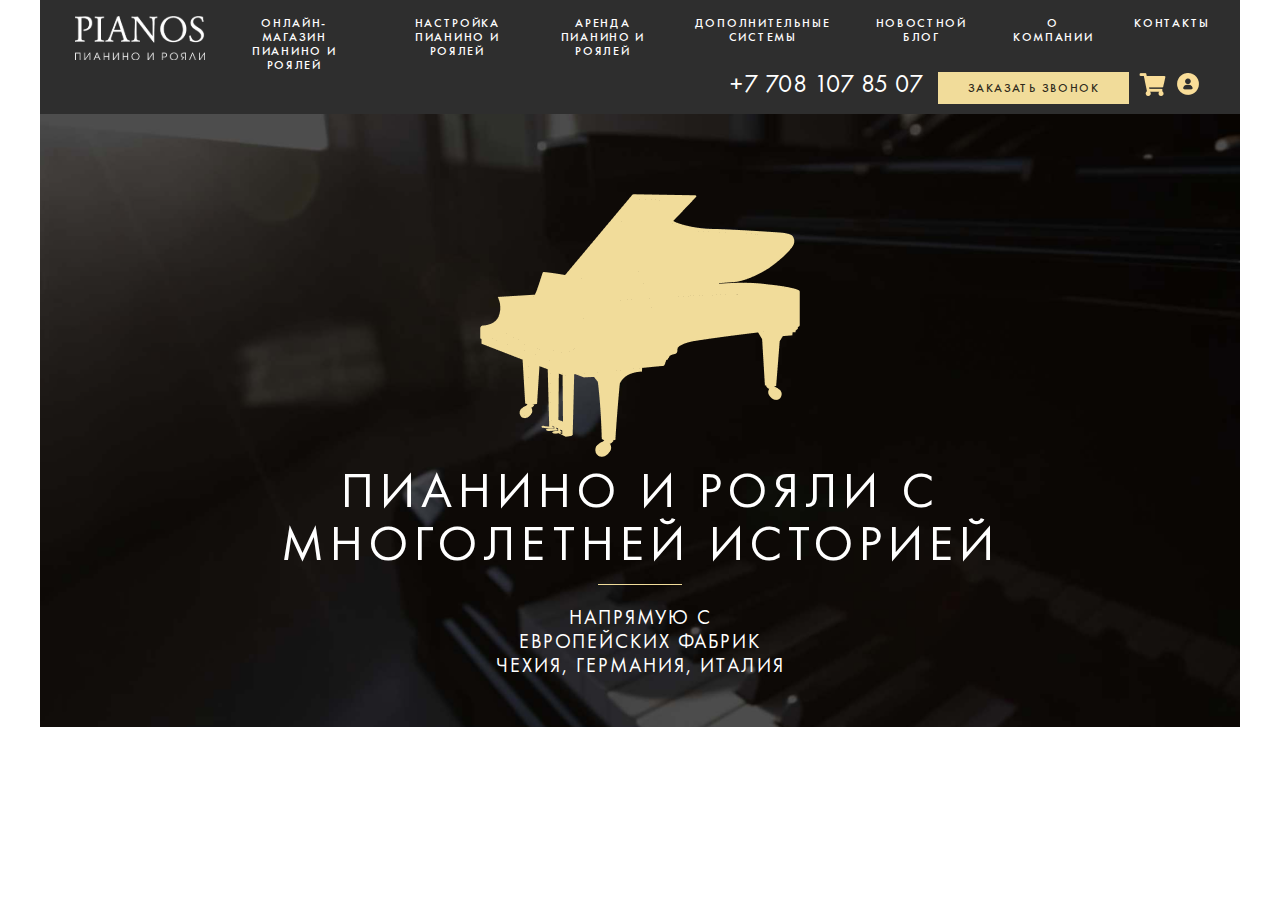
==== commit 61611f76: "add header feedback" ====
--- a/pages/index.html
+++ b/pages/index.html
@@ -20,352 +20,76 @@
 
 	<body>
 		<header class="header">
-			<div class="header__content">
-				<div class="header__left">
-					<div class="header__folder">
-						<a href="#"><svg width="18" height="16" viewBox="0 0 18 16" fill="none" xmlns="http://www.w3.org/2000/svg">
-<path d="M9.12387 2.73572L9.23511 3.08333H9.60008H14.8334C15.3638 3.08333 15.8726 3.29405 16.2476 3.66912C16.6227 4.04419 16.8334 4.5529 16.8334 5.08333V13.4167C16.8334 13.9471 16.6227 14.4558 16.2476 14.8309C15.8726 15.206 15.3638 15.4167 14.8334 15.4167H3.16675C2.63631 15.4167 2.12761 15.206 1.75253 14.8309L1.39898 15.1844L1.75253 14.8309C1.37746 14.4558 1.16675 13.9471 1.16675 13.4167V2.58333C1.16675 2.0529 1.37746 1.54419 1.75253 1.16912C2.12761 0.794045 2.63632 0.583332 3.16675 0.583332L6.96675 0.583335L6.96868 0.583328C7.38358 0.581728 7.78871 0.709207 8.12794 0.948102L8.41583 0.539299L8.12794 0.948102C8.46524 1.18563 8.72078 1.52162 8.85963 1.90998L9.12387 2.73572ZM8.23333 2.16029L8.23335 2.16028L6.96675 1.25H6.96618H3.16675C2.81313 1.25 2.47399 1.39047 2.22394 1.64052C1.97389 1.89057 1.83341 2.22971 1.83341 2.58333V13.4167C1.83341 13.7703 1.97389 14.1094 2.22394 14.3595C2.47399 14.6095 2.81313 14.75 3.16675 14.75H14.8334C15.187 14.75 15.5262 14.6095 15.7762 14.3595C16.0263 14.1094 16.1667 13.7703 16.1667 13.4167V5.08333C16.1667 4.72971 16.0263 4.39057 15.7762 4.14052C15.5262 3.89047 15.187 3.75 14.8334 3.75L9.00008 3.75L8.99879 3.75C8.92891 3.75018 8.86074 3.72839 8.80391 3.68772C8.74749 3.64733 8.70508 3.59034 8.6826 3.52472C8.68244 3.52426 8.68228 3.52379 8.68212 3.52333L8.23333 2.16029Z" fill="black" stroke="white"/>
+			<div class="container">
+				<div class="header__content">
+					<div class="header__top">
+						<div class="header__top-logo">
+							<a href="#">
+						<svg width="130" height="44" viewBox="0 0 130 44" fill="none" xmlns="http://www.w3.org/2000/svg" xmlns:xlink="http://www.w3.org/1999/xlink">
+<path d="M0 0H130V44H0V0Z" fill="url(#pattern0)"/>
+<defs>
+<pattern id="pattern0" patternContentUnits="objectBoundingBox" width="1" height="1">
+<use xlink:href="#image0" transform="translate(0 -0.00473485) scale(0.00166667 0.00492424)"/>
+</pattern>
+<image id="image0" width="600" height="205" xlink:href="[data-uri]"/>
+</defs>
 </svg>
-</a>
-						<a href="#">Publisher cabinet</a>
-						<svg width="6" height="10" viewBox="0 0 6 10" fill="none" xmlns="http://www.w3.org/2000/svg">
-							<path d="M1 9L5 5L1 1" stroke="white" stroke-width="2" stroke-linecap="round" stroke-linejoin="round" />
-						</svg>
+					</a>
+						</div>
+						<ul class="header__top-list">
+							<li class="header__top-item"><a href="#">онлайн-магазин пианино и роялей</a></li>
+							<li class="header__top-item"><a href="#">настройка пианино и роялей</a></li>
+							<li class="header__top-item"><a href="#">аренда пианино и роялей</a></li>
+							<li class="header__top-item"><a href="#">дополнительные системы</a></li>
+							<li class="header__top-item"><a href="#">новостной блог</a></li>
+							<li class="header__top-item"><a href="#">о компании</a></li>
+							<li class="header__top-item"><a href="#">Контакты</a></li>
+						</ul>
 					</div>
-					<nav class="header__nav">
-						<ul class="header__nav-list">
-							<li><a href="#">First Item</a></li>
-							<li><a href="#">Middle Item</a></li>
-							<li><a href="#">Middle Item</a></li>
-							<li><a href="#">Middle Item</a></li>
-							<li><a href="#">Middle Item</a></li>
-						</ul>
-					</nav>
-				</div>
-				<div class="header__right">
-					<form class="header__right-search" action="#">
-						<a href="#"><svg width="14" height="14" viewBox="0 0 14 14" fill="none" xmlns="http://www.w3.org/2000/svg">
-<path d="M13.4733 12.5267L10.9999 10.0733C11.96 8.87627 12.4249 7.35686 12.2991 5.82753C12.1733 4.2982 11.4664 2.87519 10.3236 1.85109C9.18085 0.827001 7.68914 0.279671 6.15522 0.321644C4.62129 0.363618 3.16175 0.991705 2.0767 2.07676C0.991644 3.16181 0.363557 4.62136 0.321583 6.15528C0.27961 7.6892 0.82694 9.18091 1.85103 10.3237C2.87512 11.4664 4.29814 12.1734 5.82747 12.2992C7.3568 12.425 8.87621 11.9601 10.0733 11L12.5266 13.4533C12.5886 13.5158 12.6623 13.5654 12.7436 13.5993C12.8248 13.6331 12.9119 13.6505 12.9999 13.6505C13.0879 13.6505 13.1751 13.6331 13.2563 13.5993C13.3376 13.5654 13.4113 13.5158 13.4733 13.4533C13.5934 13.329 13.6606 13.1629 13.6606 12.99C13.6606 12.8171 13.5934 12.651 13.4733 12.5267ZM6.33327 11C5.41029 11 4.50804 10.7263 3.74061 10.2135C2.97318 9.70074 2.37504 8.97191 2.02183 8.11919C1.66862 7.26646 1.57621 6.32815 1.75627 5.42291C1.93634 4.51766 2.38079 3.68614 3.03344 3.0335C3.68608 2.38085 4.5176 1.9364 5.42285 1.75633C6.32809 1.57627 7.2664 1.66868 8.11913 2.02189C8.97185 2.3751 9.70068 2.97324 10.2135 3.74067C10.7262 4.5081 10.9999 5.41035 10.9999 6.33333C10.9999 7.57101 10.5083 8.75799 9.6331 9.63316C8.75793 10.5083 7.57095 11 6.33327 11Z" fill="#F6F8FD"/>
-</svg>
-</a>
-					</form>
-					<div class="header__right-notice">
-						<a href="#"><svg width="16" height="16" viewBox="0 0 16 16" fill="none" xmlns="http://www.w3.org/2000/svg">
-<path d="M12 5.33331C12 4.27245 11.5786 3.25503 10.8284 2.50489C10.0783 1.75474 9.06087 1.33331 8 1.33331C6.93913 1.33331 5.92172 1.75474 5.17157 2.50489C4.42143 3.25503 4 4.27245 4 5.33331C4 9.99998 2 11.3333 2 11.3333H14C14 11.3333 12 9.99998 12 5.33331Z" stroke="white" stroke-width="1.5" stroke-linecap="round" stroke-linejoin="round"/>
-<path d="M9.15335 14C9.03614 14.2021 8.86791 14.3698 8.6655 14.4864C8.46309 14.6029 8.2336 14.6643 8.00001 14.6643C7.76643 14.6643 7.53694 14.6029 7.33453 14.4864C7.13212 14.3698 6.96389 14.2021 6.84668 14" stroke="white" stroke-width="1.5" stroke-linecap="round" stroke-linejoin="round"/>
-</svg>
-</a>
-					</div>
-					<div class="header__right-profile">
-						<a href="#">YF</a>
+					<div class="header__bottom">
+						<a href="tel:+7 708 107 85 07">+7 708 107 85 07</a>
+						<button class="header__bottom-btn" onclick="o2.feedback.open()">Заказать звонок</button>
+						<a href="#"><img src="./img/header-basket.png"></a>
+						<a href="#"><img src="./img/header-profile.png"></a>
 					</div>
 				</div>
 			</div>
-			<aside>
-				<div class="sidebar">
-					<div class="sidebar__top">
-						<a href="#"><svg width="32" height="32" viewBox="0 0 32 32" fill="none" xmlns="http://www.w3.org/2000/svg">
-<path d="M0.336789 10.1062C0.637693 4.84037 4.84037 0.637693 10.1062 0.33679L16 0L21.8938 0.336789C27.1596 0.637693 31.3623 4.84037 31.6632 10.1062L32 16L31.6632 21.8938C31.3623 27.1596 27.1596 31.3623 21.8938 31.6632L16 32L10.1062 31.6632C4.84037 31.3623 0.637693 27.1596 0.33679 21.8938L0 16L0.336789 10.1062Z" fill="white"/>
-<path d="M18.3222 21.1817C18.8529 20.7632 19.3596 20.3153 19.8401 19.8401C23.7882 15.892 25.2818 10.9841 23.1762 8.87856C21.0707 6.77299 16.1628 8.26662 12.2147 12.2147C8.26666 16.1627 6.77304 21.0706 8.8786 23.1762C9.87943 24.177 11.5117 24.3557 13.3709 23.8558" stroke="#03135C" stroke-width="1.61764" stroke-miterlimit="10" stroke-linecap="round" stroke-linejoin="round"/>
-<path d="M18.322 10.8731C18.8527 11.2915 19.3595 11.7394 19.84 12.2147C23.788 16.1627 25.2817 21.0706 23.1761 23.1762C21.0705 25.2817 16.1626 23.7881 12.2146 19.8401C8.26652 15.892 6.7729 10.9841 8.87846 8.87856C9.8793 7.87772 11.5116 7.699 13.3708 8.19894" stroke="#8F88F8" stroke-width="1.61764" stroke-miterlimit="10" stroke-linecap="round" stroke-linejoin="round"/>
-<path d="M18.3222 21.1818C18.8529 20.7633 19.3597 20.3154 19.8402 19.8402C23.7882 15.8921 25.2818 10.9842 23.1763 8.87866M8.87864 23.1763C9.87948 24.1771 11.5118 24.3558 13.371 23.8559" stroke="#03135C" stroke-width="1.61764" stroke-miterlimit="10" stroke-linecap="round" stroke-linejoin="round"/>
-<path d="M18.7117 15.2421C18.6933 15.2022 18.6639 15.1684 18.6269 15.1447C18.59 15.121 18.547 15.1084 18.5031 15.1083H16.0404L16.4282 13.5555C16.4405 13.5054 16.4356 13.4526 16.4142 13.4057C16.3929 13.3587 16.3563 13.3203 16.3105 13.2966C16.2646 13.2729 16.2121 13.2654 16.1615 13.2752C16.1108 13.285 16.0649 13.3115 16.0312 13.3506L13.2739 16.5674C13.2454 16.6007 13.227 16.6416 13.2209 16.685C13.2149 16.7285 13.2214 16.7728 13.2397 16.8127C13.258 16.8525 13.2874 16.8863 13.3243 16.9101C13.3612 16.9338 13.4042 16.9464 13.4481 16.9465H15.9108L15.5229 18.4993C15.5104 18.5495 15.5153 18.6025 15.5366 18.6496C15.558 18.6967 15.5946 18.7352 15.6406 18.7589C15.673 18.776 15.7091 18.7848 15.7458 18.7847C15.7789 18.7846 15.8116 18.7774 15.8417 18.7635C15.8717 18.7496 15.8984 18.7294 15.92 18.7043L18.6772 15.4875C18.7058 15.4541 18.7243 15.4133 18.7304 15.3698C18.7365 15.3263 18.73 15.282 18.7117 15.2421Z" fill="#EC5C79"/>
-</svg>
- <span>Core</span></a>
-						<a href="#"><svg width="24" height="24" viewBox="0 0 24 24" fill="none" xmlns="http://www.w3.org/2000/svg">
-<path d="M19.088 4.95453C19.0806 4.94672 19.0784 4.93634 19.0708 4.92871C19.0632 4.92108 19.0526 4.91876 19.0447 4.91138C17.1743 3.04693 14.641 2 12 2C9.35902 2 6.82573 3.04693 4.95526 4.91138C4.94739 4.91876 4.93689 4.92102 4.9292 4.92871C4.92151 4.9364 4.91937 4.94671 4.91205 4.95453C3.51831 6.35495 2.57065 8.13686 2.18867 10.0754C1.80669 12.0139 2.00751 14.0221 2.76579 15.8465C3.52407 17.671 4.80582 19.23 6.44927 20.3267C8.09273 21.4234 10.0242 22.0087 12 22.0087C13.9758 22.0087 15.9073 21.4234 17.5507 20.3267C19.1942 19.23 20.4759 17.671 21.2342 15.8465C21.9925 14.0221 22.1933 12.0139 21.8113 10.0754C21.4294 8.13686 20.4817 6.35495 19.088 4.95453ZM12 20C10.8022 19.9996 9.61992 19.7298 8.54062 19.2104C7.46132 18.6911 6.51268 17.9357 5.76495 17H9.78023C10.0583 17.3144 10.4 17.5661 10.7827 17.7385C11.1653 17.9109 11.5802 18 12 18C12.4197 18 12.8346 17.9109 13.2172 17.7385C13.5999 17.5661 13.9416 17.3144 14.2197 17H18.235C17.4873 17.9357 16.5386 18.6911 15.4593 19.2105C14.38 19.7298 13.1977 19.9996 12 20ZM11 15C11 14.8022 11.0586 14.6089 11.1685 14.4444C11.2784 14.28 11.4345 14.1518 11.6173 14.0761C11.8 14.0004 12.0011 13.9806 12.195 14.0192C12.389 14.0578 12.5672 14.153 12.7071 14.2929C12.8469 14.4327 12.9422 14.6109 12.9807 14.8049C13.0193 14.9989 12.9995 15.2 12.9238 15.3827C12.8481 15.5654 12.72 15.7216 12.5555 15.8315C12.3911 15.9413 12.1977 16 12 16C11.7348 15.9997 11.4806 15.8943 11.2931 15.7068C11.1057 15.5193 11.0002 15.2651 11 15ZM19.4102 15.0021L19.3999 15H15C14.9981 14.3816 14.8048 13.779 14.4467 13.2748C14.0886 12.7707 13.5832 12.3897 13 12.1843V9C13 8.73478 12.8946 8.48043 12.7071 8.29289C12.5195 8.10536 12.2652 8 12 8C11.7347 8 11.4804 8.10536 11.2928 8.29289C11.1053 8.48043 11 8.73478 11 9V12.1843C10.4167 12.3897 9.91132 12.7707 9.55322 13.2748C9.19513 13.779 9.00186 14.3816 8.99996 15H4.60005L4.58973 15.0021C4.32963 14.3603 4.1547 13.6872 4.06941 13H4.99995C5.26517 13 5.51953 12.8946 5.70706 12.7071C5.8946 12.5196 5.99995 12.2652 5.99995 12C5.99995 11.7348 5.8946 11.4804 5.70706 11.2929C5.51953 11.1054 5.26517 11 4.99995 11H4.06941C4.2481 9.57857 4.80751 8.23182 5.68849 7.10211L6.34321 7.75684C6.43606 7.84969 6.54629 7.92334 6.66761 7.97359C6.78892 8.02384 6.91894 8.0497 7.05025 8.0497C7.18156 8.0497 7.31158 8.02384 7.43289 7.97359C7.5542 7.92334 7.66443 7.84968 7.75728 7.75683C7.85013 7.66398 7.92378 7.55376 7.97403 7.43244C8.02428 7.31113 8.05014 7.18111 8.05014 7.0498C8.05014 6.91849 8.02428 6.78847 7.97403 6.66716C7.92378 6.54585 7.85012 6.43562 7.75728 6.34277L7.10262 5.68811C8.23224 4.80741 9.57877 4.24817 11 4.06946V5C11 5.26522 11.1053 5.51957 11.2928 5.70711C11.4804 5.89464 11.7347 6 12 6C12.2652 6 12.5195 5.89464 12.7071 5.70711C12.8946 5.51957 13 5.26522 13 5V4.06946C14.4211 4.24817 15.7677 4.80741 16.8973 5.68811L16.2426 6.34277C16.0551 6.53029 15.9498 6.78461 15.9498 7.0498C15.9498 7.31499 16.0551 7.56932 16.2426 7.75683C16.4301 7.94435 16.6845 8.0497 16.9497 8.0497C17.2149 8.0497 17.4692 7.94436 17.6567 7.75684L18.3114 7.10211C19.1924 8.23182 19.7518 9.57857 19.9305 11H19C18.7347 11 18.4804 11.1054 18.2928 11.2929C18.1053 11.4804 18 11.7348 18 12C18 12.2652 18.1053 12.5196 18.2928 12.7071C18.4804 12.8946 18.7347 13 19 13H19.9305C19.8452 13.6872 19.6703 14.3603 19.4102 15.0021Z" fill="#808080"/>
-</svg>
- <span>Dashboard</span></a>
-						<a href="#"><svg width="24" height="24" viewBox="0 0 24 24" fill="none" xmlns="http://www.w3.org/2000/svg">
-<path d="M5 12C4.73478 12 4.48043 12.1054 4.29289 12.2929C4.10536 12.4804 4 12.7348 4 13V21C4 21.2652 4.10536 21.5196 4.29289 21.7071C4.48043 21.8946 4.73478 22 5 22C5.26522 22 5.51957 21.8946 5.70711 21.7071C5.89464 21.5196 6 21.2652 6 21V13C6 12.7348 5.89464 12.4804 5.70711 12.2929C5.51957 12.1054 5.26522 12 5 12ZM10 2C9.73478 2 9.48043 2.10536 9.29289 2.29289C9.10536 2.48043 9 2.73478 9 3V21C9 21.2652 9.10536 21.5196 9.29289 21.7071C9.48043 21.8946 9.73478 22 10 22C10.2652 22 10.5196 21.8946 10.7071 21.7071C10.8946 21.5196 11 21.2652 11 21V3C11 2.73478 10.8946 2.48043 10.7071 2.29289C10.5196 2.10536 10.2652 2 10 2ZM20 16C19.7348 16 19.4804 16.1054 19.2929 16.2929C19.1054 16.4804 19 16.7348 19 17V21C19 21.2652 19.1054 21.5196 19.2929 21.7071C19.4804 21.8946 19.7348 22 20 22C20.2652 22 20.5196 21.8946 20.7071 21.7071C20.8946 21.5196 21 21.2652 21 21V17C21 16.7348 20.8946 16.4804 20.7071 16.2929C20.5196 16.1054 20.2652 16 20 16ZM15 8C14.7348 8 14.4804 8.10536 14.2929 8.29289C14.1054 8.48043 14 8.73478 14 9V21C14 21.2652 14.1054 21.5196 14.2929 21.7071C14.4804 21.8946 14.7348 22 15 22C15.2652 22 15.5196 21.8946 15.7071 21.7071C15.8946 21.5196 16 21.2652 16 21V9C16 8.73478 15.8946 8.48043 15.7071 8.29289C15.5196 8.10536 15.2652 8 15 8Z" fill="#808080"/>
-</svg>
- <span>Campaign</span></a>
-						<a href="#"><svg width="24" height="24" viewBox="0 0 24 24" fill="none" xmlns="http://www.w3.org/2000/svg">
-<path d="M12 22C17.5228 22 22 17.5228 22 12C22 6.47715 17.5228 2 12 2C6.47715 2 2 6.47715 2 12C2 17.5228 6.47715 22 12 22Z" stroke="#808080" stroke-width="1.5" stroke-linecap="round" stroke-linejoin="round"/>
-<path d="M2 12H22" stroke="#808080" stroke-width="1.5" stroke-linecap="round" stroke-linejoin="round"/>
-<path d="M12 2C14.5013 4.73835 15.9228 8.29203 16 12C15.9228 15.708 14.5013 19.2616 12 22C9.49872 19.2616 8.07725 15.708 8 12C8.07725 8.29203 9.49872 4.73835 12 2V2Z" stroke="#808080" stroke-width="1.5" stroke-linecap="round" stroke-linejoin="round"/>
-</svg>
- <span>Network</span></a>
-						<a href="#"><svg width="20" height="20" viewBox="0 0 20 20" fill="none" xmlns="http://www.w3.org/2000/svg">
-<path d="M2.5 8H8C8.70003 7.99836 9.37745 7.75197 9.91495 7.30349C10.4525 6.85502 10.8162 6.23269 10.9432 5.54427C11.0702 4.85586 10.9525 4.1447 10.6104 3.53395C10.2683 2.9232 9.72336 2.45131 9.07 2.2C8.69402 1.46203 8.09823 0.858975 7.36489 0.474064C6.63154 0.0891529 5.79679 -0.0586277 4.97587 0.051121C4.15495 0.16087 3.38834 0.522736 2.78186 1.08677C2.17537 1.6508 1.75893 2.38919 1.59 3.2C1.06481 3.42315 0.63176 3.81926 0.362787 4.32252C0.0938149 4.82579 0.00510625 5.40593 0.111396 5.96658C0.217685 6.52723 0.512576 7.03464 0.947086 7.40454C1.3816 7.77444 1.92957 7.98456 2.5 8ZM2.5 5C2.76522 5 3.01957 4.89464 3.20711 4.70711C3.39464 4.51957 3.5 4.26522 3.5 4C3.5033 3.52827 3.67324 3.07289 3.9798 2.71433C4.28635 2.35577 4.70978 2.11711 5.17527 2.04053C5.64075 1.96395 6.11832 2.05437 6.52359 2.29581C6.92886 2.53726 7.23574 2.91419 7.39 3.36C7.44866 3.52998 7.55207 3.68099 7.68934 3.79714C7.82661 3.91329 7.99266 3.99028 8.17 4.02C8.40139 4.05991 8.61135 4.17998 8.76311 4.35916C8.91486 4.53833 8.99872 4.7652 9 5C9 5.26522 8.89464 5.51957 8.70711 5.70711C8.51957 5.89464 8.26522 6 8 6H2.5C2.36739 6 2.24021 5.94732 2.14645 5.85355C2.05268 5.75979 2 5.63261 2 5.5C2 5.36739 2.05268 5.24021 2.14645 5.14645C2.24021 5.05268 2.36739 5 2.5 5ZM17 0H12C11.7348 0 11.4804 0.105357 11.2929 0.292893C11.1054 0.48043 11 0.734784 11 1C11 1.26522 11.1054 1.51957 11.2929 1.70711C11.4804 1.89464 11.7348 2 12 2H17C17.2652 2 17.5196 2.10536 17.7071 2.29289C17.8946 2.48043 18 2.73478 18 3V10H1C0.734784 10 0.48043 10.1054 0.292893 10.2929C0.105357 10.4804 0 10.7348 0 11V13C0 13.7956 0.316071 14.5587 0.87868 15.1213C1.44129 15.6839 2.20435 16 3 16H6V18H3C2.73478 18 2.48043 18.1054 2.29289 18.2929C2.10536 18.4804 2 18.7348 2 19C2 19.2652 2.10536 19.5196 2.29289 19.7071C2.48043 19.8946 2.73478 20 3 20H17C17.2652 20 17.5196 19.8946 17.7071 19.7071C17.8946 19.5196 18 19.2652 18 19C18 18.7348 17.8946 18.4804 17.7071 18.2929C17.5196 18.1054 17.2652 18 17 18H14V16H17C17.7956 16 18.5587 15.6839 19.1213 15.1213C19.6839 14.5587 20 13.7956 20 13V3C20 2.20435 19.6839 1.44129 19.1213 0.87868C18.5587 0.316071 17.7956 0 17 0ZM12 18H8V16H12V18ZM18 13C18 13.2652 17.8946 13.5196 17.7071 13.7071C17.5196 13.8946 17.2652 14 17 14H3C2.73478 14 2.48043 13.8946 2.29289 13.7071C2.10536 13.5196 2 13.2652 2 13V12H18V13Z" fill="#808080"/>
-</svg>
- <span>Creative</span></a>
-						<a href="#"><svg width="23" height="21" viewBox="0 0 23 21" fill="none" xmlns="http://www.w3.org/2000/svg">
-<path d="M19 15C18.3793 15.0032 17.7748 15.1989 17.27 15.56L14.82 14.11C14.9356 13.7512 14.9963 13.377 15 13C14.9971 12.1154 14.7011 11.2568 14.1583 10.5584C13.6155 9.85994 12.8565 9.36114 12 9.14001V6.82C12.6672 6.58411 13.2296 6.11994 13.5876 5.50952C13.9457 4.89911 14.0765 4.18177 13.9568 3.48427C13.8371 2.78678 13.4747 2.15404 12.9337 1.6979C12.3926 1.24176 11.7077 0.991577 11 0.991577C10.2923 0.991577 9.60741 1.24176 9.06634 1.6979C8.52527 2.15404 8.16288 2.78678 8.04321 3.48427C7.92353 4.18177 8.05429 4.89911 8.41237 5.50952C8.77045 6.11994 9.33279 6.58411 10 6.82V9.14001C9.14353 9.36114 8.38451 9.85994 7.84169 10.5584C7.29887 11.2568 7.00287 12.1154 7 13C7.00372 13.377 7.0644 13.7512 7.18 14.11L4.73 15.56C4.22516 15.1989 3.62072 15.0032 3 15C2.40666 15 1.82664 15.176 1.33329 15.5056C0.839943 15.8352 0.455426 16.3038 0.228363 16.852C0.00129986 17.4001 -0.0581102 18.0033 0.0576455 18.5853C0.173401 19.1672 0.459123 19.7018 0.878681 20.1213C1.29824 20.5409 1.83279 20.8266 2.41473 20.9424C2.99667 21.0581 3.59987 20.9987 4.14805 20.7716C4.69623 20.5446 5.16477 20.1601 5.49441 19.6667C5.82405 19.1734 6 18.5933 6 18C5.9963 17.7291 5.95594 17.46 5.88 17.2L8.18 15.83C8.92945 16.575 9.94326 16.9932 11 16.9932C12.0567 16.9932 13.0706 16.575 13.82 15.83L16.12 17.2C15.9524 17.8056 15.9793 18.4485 16.1967 19.0381C16.4141 19.6276 16.8112 20.134 17.3318 20.4858C17.8525 20.8376 18.4705 21.017 19.0986 20.9987C19.7267 20.9805 20.3332 20.7654 20.8325 20.384C21.3318 20.0026 21.6988 19.474 21.8816 18.8728C22.0644 18.2716 22.0538 17.6282 21.8514 17.0334C21.6489 16.4385 21.2648 15.9223 20.7532 15.5574C20.2416 15.1926 19.6284 14.9976 19 15ZM3 19C2.80222 19 2.60888 18.9414 2.44443 18.8315C2.27998 18.7216 2.15181 18.5654 2.07612 18.3827C2.00043 18.2 1.98063 17.9989 2.01922 17.8049C2.0578 17.6109 2.15304 17.4327 2.29289 17.2929C2.43275 17.153 2.61093 17.0578 2.80491 17.0192C2.99889 16.9806 3.19996 17.0004 3.38268 17.0761C3.56541 17.1518 3.72159 17.28 3.83147 17.4444C3.94135 17.6089 4 17.8022 4 18C4 18.2652 3.89464 18.5196 3.70711 18.7071C3.51957 18.8946 3.26522 19 3 19ZM11 3C11.1978 3 11.3911 3.05865 11.5556 3.16853C11.72 3.27842 11.8482 3.43459 11.9239 3.61732C11.9996 3.80005 12.0194 4.00111 11.9808 4.19509C11.9422 4.38908 11.847 4.56726 11.7071 4.70711C11.5673 4.84696 11.3891 4.9422 11.1951 4.98079C11.0011 5.01937 10.8 4.99957 10.6173 4.92388C10.4346 4.8482 10.2784 4.72002 10.1685 4.55557C10.0587 4.39113 10 4.19779 10 4C10 3.73479 10.1054 3.48043 10.2929 3.2929C10.4804 3.10536 10.7348 3 11 3ZM11 15C10.6044 15 10.2178 14.8827 9.88886 14.6629C9.55996 14.4432 9.30362 14.1308 9.15224 13.7654C9.00087 13.3999 8.96126 12.9978 9.03843 12.6098C9.1156 12.2219 9.30608 11.8655 9.58579 11.5858C9.86549 11.3061 10.2219 11.1156 10.6098 11.0384C10.9978 10.9613 11.3999 11.0009 11.7654 11.1522C12.1308 11.3036 12.4432 11.56 12.6629 11.8889C12.8827 12.2178 13 12.6044 13 13C13 13.5304 12.7893 14.0391 12.4142 14.4142C12.0391 14.7893 11.5304 15 11 15ZM19 19C18.8022 19 18.6089 18.9414 18.4444 18.8315C18.28 18.7216 18.1518 18.5654 18.0761 18.3827C18.0004 18.2 17.9806 17.9989 18.0192 17.8049C18.0578 17.6109 18.153 17.4327 18.2929 17.2929C18.4327 17.153 18.6109 17.0578 18.8049 17.0192C18.9989 16.9806 19.2 17.0004 19.3827 17.0761C19.5654 17.1518 19.7216 17.28 19.8315 17.4444C19.9414 17.6089 20 17.8022 20 18C20 18.2652 19.8946 18.5196 19.7071 18.7071C19.5196 18.8946 19.2652 19 19 19Z" fill="#808080"/>
-</svg>
- <span>Analysis</span></a>
-					</div>
-					<div class="sidebar__bottom">
-						<a href="#" onclick="o2.gPopup.open('_admin-popup')"><svg width="22" height="18" viewBox="0 0 22 18" fill="none" xmlns="http://www.w3.org/2000/svg">
-<path d="M11.3 9.22C11.8336 8.75813 12.2616 8.18688 12.5549 7.54502C12.8482 6.90316 13 6.20571 13 5.5C13 4.17392 12.4732 2.90215 11.5355 1.96447C10.5979 1.02678 9.32608 0.5 8 0.5C6.67392 0.5 5.40215 1.02678 4.46447 1.96447C3.52678 2.90215 3 4.17392 3 5.5C2.99999 6.20571 3.1518 6.90316 3.44513 7.54502C3.73845 8.18688 4.16642 8.75813 4.7 9.22C3.30014 9.85388 2.11247 10.8775 1.27898 12.1685C0.445495 13.4596 0.00147185 14.9633 0 16.5C0 16.7652 0.105357 17.0196 0.292893 17.2071C0.48043 17.3946 0.734784 17.5 1 17.5C1.26522 17.5 1.51957 17.3946 1.70711 17.2071C1.89464 17.0196 2 16.7652 2 16.5C2 14.9087 2.63214 13.3826 3.75736 12.2574C4.88258 11.1321 6.4087 10.5 8 10.5C9.5913 10.5 11.1174 11.1321 12.2426 12.2574C13.3679 13.3826 14 14.9087 14 16.5C14 16.7652 14.1054 17.0196 14.2929 17.2071C14.4804 17.3946 14.7348 17.5 15 17.5C15.2652 17.5 15.5196 17.3946 15.7071 17.2071C15.8946 17.0196 16 16.7652 16 16.5C15.9985 14.9633 15.5545 13.4596 14.721 12.1685C13.8875 10.8775 12.6999 9.85388 11.3 9.22ZM8 8.5C7.40666 8.5 6.82664 8.32405 6.33329 7.99441C5.83994 7.66476 5.45542 7.19623 5.22836 6.64805C5.0013 6.09987 4.94189 5.49667 5.05764 4.91473C5.1734 4.33279 5.45912 3.79824 5.87868 3.37868C6.29824 2.95912 6.83279 2.6734 7.41473 2.55764C7.99667 2.44189 8.59987 2.5013 9.14805 2.72836C9.69623 2.95542 10.1648 3.33994 10.4944 3.83329C10.8241 4.32664 11 4.90666 11 5.5C11 6.29565 10.6839 7.05871 10.1213 7.62132C9.55871 8.18393 8.79565 8.5 8 8.5ZM17.74 8.82C18.38 8.09933 18.798 7.20905 18.9438 6.25634C19.0896 5.30362 18.9569 4.32907 18.5618 3.45C18.1666 2.57093 17.5258 1.8248 16.7165 1.30142C15.9071 0.77805 14.9638 0.499742 14 0.5C13.7348 0.5 13.4804 0.605357 13.2929 0.792893C13.1054 0.98043 13 1.23478 13 1.5C13 1.76522 13.1054 2.01957 13.2929 2.20711C13.4804 2.39464 13.7348 2.5 14 2.5C14.7956 2.5 15.5587 2.81607 16.1213 3.37868C16.6839 3.94129 17 4.70435 17 5.5C16.9986 6.02524 16.8593 6.5409 16.5961 6.99542C16.3328 7.44994 15.9549 7.82738 15.5 8.09C15.3517 8.17552 15.2279 8.29766 15.1404 8.44474C15.0528 8.59182 15.0045 8.7589 15 8.93C14.9958 9.09976 15.0349 9.2678 15.1137 9.41826C15.1924 9.56872 15.3081 9.69665 15.45 9.79L15.84 10.05L15.97 10.12C17.1754 10.6917 18.1923 11.596 18.901 12.7263C19.6096 13.8566 19.9805 15.1659 19.97 16.5C19.97 16.7652 20.0754 17.0196 20.2629 17.2071C20.4504 17.3946 20.7048 17.5 20.97 17.5C21.2352 17.5 21.4896 17.3946 21.6771 17.2071C21.8646 17.0196 21.97 16.7652 21.97 16.5C21.9782 14.9654 21.5938 13.4543 20.8535 12.1101C20.1131 10.7659 19.0413 9.63331 17.74 8.82Z" fill="#808080"/>
-</svg>
- <span>Admin</span></a>
-						<a href="#"><svg width="24" height="24" viewBox="0 0 24 24" fill="none" xmlns="http://www.w3.org/2000/svg">
-<path d="M12 22C17.5228 22 22 17.5228 22 12C22 6.47715 17.5228 2 12 2C6.47715 2 2 6.47715 2 12C2 17.5228 6.47715 22 12 22Z" fill="#132038" stroke="#808080" stroke-width="2" stroke-linecap="round" stroke-linejoin="round"/>
-<path d="M12 17H12.01" stroke="#808080" stroke-width="2" stroke-linecap="round" stroke-linejoin="round"/>
-<path d="M9.09009 9.00001C9.32519 8.33167 9.78924 7.76811 10.4 7.40914C11.0108 7.05016 11.729 6.91894 12.4273 7.03872C13.1255 7.15849 13.7589 7.52153 14.2152 8.06353C14.6714 8.60554 14.9211 9.29153 14.9201 10C14.9201 12 11.9201 13 11.9201 13" stroke="#808080" stroke-width="2" stroke-linecap="round" stroke-linejoin="round"/>
-</svg>
- <span>Help</span></a>
-						<a href="#"><svg width="21" height="22" viewBox="0 0 21 22" fill="none" xmlns="http://www.w3.org/2000/svg">
-<path d="M18.8999 11.66C18.7396 11.4775 18.6512 11.2429 18.6512 11C18.6512 10.7571 18.7396 10.5225 18.8999 10.34L20.1799 8.9C20.3209 8.74267 20.4085 8.54471 20.4301 8.33451C20.4516 8.12431 20.4061 7.91269 20.2999 7.73L18.2999 4.27C18.1948 4.08752 18.0348 3.94288 17.8426 3.85669C17.6505 3.7705 17.4361 3.74716 17.2299 3.79L15.3499 4.17C15.1107 4.21943 14.8616 4.17959 14.6498 4.058C14.4379 3.93641 14.2779 3.74149 14.1999 3.51L13.5899 1.68C13.5228 1.48138 13.395 1.30887 13.2245 1.18684C13.0541 1.06482 12.8495 0.999461 12.6399 1H8.6399C8.42183 0.98862 8.20603 1.04893 8.02546 1.17172C7.84489 1.2945 7.70948 1.47302 7.6399 1.68L7.0799 3.51C7.0019 3.74149 6.84187 3.93641 6.63001 4.058C6.41815 4.17959 6.16911 4.21943 5.9299 4.17L3.9999 3.79C3.80445 3.76238 3.6052 3.79322 3.42724 3.87864C3.24929 3.96406 3.1006 4.10023 2.9999 4.27L0.999896 7.73C0.891056 7.91065 0.842118 8.12109 0.860079 8.33123C0.878039 8.54136 0.961979 8.74044 1.0999 8.9L2.3699 10.34C2.53022 10.5225 2.61863 10.7571 2.61863 11C2.61863 11.2429 2.53022 11.4775 2.3699 11.66L1.0999 13.1C0.961979 13.2596 0.878039 13.4586 0.860079 13.6688C0.842118 13.8789 0.891056 14.0894 0.999896 14.27L2.9999 17.73C3.10499 17.9125 3.26502 18.0571 3.45715 18.1433C3.64928 18.2295 3.86372 18.2528 4.0699 18.21L5.9499 17.83C6.18911 17.7806 6.43815 17.8204 6.65001 17.942C6.86187 18.0636 7.0219 18.2585 7.0999 18.49L7.7099 20.32C7.77948 20.527 7.91489 20.7055 8.09546 20.8283C8.27603 20.9511 8.49183 21.0114 8.7099 21H12.7099C12.9195 21.0005 13.1241 20.9352 13.2945 20.8132C13.465 20.6911 13.5928 20.5186 13.6599 20.32L14.2699 18.49C14.3479 18.2585 14.5079 18.0636 14.7198 17.942C14.9316 17.8204 15.1807 17.7806 15.4199 17.83L17.2999 18.21C17.5061 18.2528 17.7205 18.2295 17.9126 18.1433C18.1048 18.0571 18.2648 17.9125 18.3699 17.73L20.3699 14.27C20.4761 14.0873 20.5216 13.8757 20.5001 13.6655C20.4785 13.4553 20.3909 13.2573 20.2499 13.1L18.8999 11.66ZM17.4099 13L18.2099 13.9L16.9299 16.12L15.7499 15.88C15.0297 15.7328 14.2805 15.8551 13.6445 16.2238C13.0085 16.5925 12.53 17.1818 12.2999 17.88L11.9199 19H9.3599L8.9999 17.86C8.76975 17.1618 8.29128 16.5725 7.6553 16.2038C7.01932 15.8351 6.27012 15.7128 5.5499 15.86L4.3699 16.1L3.0699 13.89L3.8699 12.99C4.36185 12.44 4.63383 11.7279 4.63383 10.99C4.63383 10.2521 4.36185 9.54002 3.8699 8.99L3.0699 8.09L4.3499 5.89L5.5299 6.13C6.25012 6.27722 6.99932 6.15488 7.6353 5.7862C8.27128 5.41752 8.74975 4.82816 8.9799 4.13L9.3599 3H11.9199L12.2999 4.14C12.53 4.83816 13.0085 5.42752 13.6445 5.7962C14.2805 6.16488 15.0297 6.28722 15.7499 6.14L16.9299 5.9L18.2099 8.12L17.4099 9.02C16.9235 9.56876 16.6549 10.2767 16.6549 11.01C16.6549 11.7433 16.9235 12.4512 17.4099 13ZM10.6399 7C9.84877 7 9.07541 7.2346 8.41761 7.67412C7.75982 8.11365 7.24713 8.73836 6.94438 9.46927C6.64163 10.2002 6.56241 11.0044 6.71675 11.7804C6.8711 12.5563 7.25206 13.269 7.81147 13.8284C8.37088 14.3878 9.08361 14.7688 9.85954 14.9231C10.6355 15.0775 11.4397 14.9983 12.1706 14.6955C12.9015 14.3928 13.5262 13.8801 13.9658 13.2223C14.4053 12.5645 14.6399 11.7911 14.6399 11C14.6399 9.93914 14.2185 8.92172 13.4683 8.17157C12.7182 7.42143 11.7008 7 10.6399 7ZM10.6399 13C10.2443 13 9.85765 12.8827 9.52876 12.6629C9.19986 12.4432 8.94351 12.1308 8.79214 11.7654C8.64076 11.3999 8.60116 10.9978 8.67833 10.6098C8.7555 10.2219 8.94598 9.86549 9.22568 9.58579C9.50539 9.30608 9.86175 9.1156 10.2497 9.03843C10.6377 8.96126 11.0398 9.00087 11.4053 9.15224C11.7707 9.30362 12.0831 9.55996 12.3028 9.88886C12.5226 10.2178 12.6399 10.6044 12.6399 11C12.6399 11.5304 12.4292 12.0391 12.0541 12.4142C11.679 12.7893 11.1703 13 10.6399 13Z" fill="#808080"/>
-</svg>
- <span>Support</span></a>
-						<div class="sidebar__bottom-btn">
-							<a href="#"> <svg width="16" height="16" viewBox="0 0 16 16" fill="none" xmlns="http://www.w3.org/2000/svg">
-<path d="M13.9999 7.33333H6.27325L7.80659 5.80667C7.86874 5.74451 7.91805 5.67071 7.95169 5.5895C7.98533 5.50829 8.00265 5.42124 8.00265 5.33333C8.00265 5.24543 7.98533 5.15838 7.95169 5.07717C7.91805 4.99595 7.86874 4.92216 7.80659 4.86C7.74443 4.79784 7.67063 4.74853 7.58942 4.71489C7.5082 4.68125 7.42116 4.66394 7.33325 4.66394C7.24535 4.66394 7.1583 4.68125 7.07709 4.71489C6.99587 4.74853 6.92208 4.79784 6.85992 4.86L4.19325 7.52667C4.13256 7.59007 4.08498 7.66483 4.05325 7.74667C3.98657 7.90897 3.98657 8.09103 4.05325 8.25333C4.08498 8.33517 4.13256 8.40993 4.19325 8.47333L6.85992 11.14C6.92189 11.2025 6.99563 11.2521 7.07687 11.2859C7.15811 11.3198 7.24524 11.3372 7.33325 11.3372C7.42126 11.3372 7.5084 11.3198 7.58964 11.2859C7.67088 11.2521 7.74461 11.2025 7.80659 11.14C7.86907 11.078 7.91867 11.0043 7.95251 10.9231C7.98636 10.8418 8.00378 10.7547 8.00378 10.6667C8.00378 10.5787 7.98636 10.4915 7.95251 10.4103C7.91867 10.329 7.86907 10.2553 7.80659 10.1933L6.27325 8.66667H13.9999C14.1767 8.66667 14.3463 8.59643 14.4713 8.4714C14.5963 8.34638 14.6666 8.17681 14.6666 8C14.6666 7.82319 14.5963 7.65362 14.4713 7.5286C14.3463 7.40357 14.1767 7.33333 13.9999 7.33333ZM1.99992 2C1.82311 2 1.65354 2.07024 1.52851 2.19526C1.40349 2.32029 1.33325 2.48986 1.33325 2.66667V13.3333C1.33325 13.5101 1.40349 13.6797 1.52851 13.8047C1.65354 13.9298 1.82311 14 1.99992 14C2.17673 14 2.3463 13.9298 2.47132 13.8047C2.59635 13.6797 2.66659 13.5101 2.66659 13.3333V2.66667C2.66659 2.48986 2.59635 2.32029 2.47132 2.19526C2.3463 2.07024 2.17673 2 1.99992 2Z" fill="white"/>
-</svg>
-</a>
-						</div>
-					</div>
-				</div>
-			</aside>
 		</header>
-		<section class="gallery">
-			<div class="gallery__top">
-				<div class="gallery__top-title">
-					<h2>Gallery</h2>
-				</div>
-				<div class="gallery__top-sort">
-					<button> <svg width="14" height="8" viewBox="0 0 14 8" fill="none" xmlns="http://www.w3.org/2000/svg">
-							<path d="M3.19329 5.52667L2.99996 5.72667V0.666667C2.99996 0.489856 2.92972 0.320287 2.8047 0.195262C2.67967 0.070238 2.51011 0 2.33329 0C2.15648 0 1.98691 0.070238 1.86189 0.195262C1.73687 0.320287 1.66663 0.489856 1.66663 0.666667V5.72667L1.47329 5.52667C1.34776 5.40113 1.1775 5.33061 0.999961 5.33061C0.822426 5.33061 0.652163 5.40113 0.526627 5.52667C0.401092 5.6522 0.330566 5.82247 0.330566 6C0.330566 6.17753 0.401092 6.3478 0.526627 6.47333L1.85996 7.80667C1.92336 7.86736 1.99813 7.91494 2.07996 7.94667C2.15976 7.98194 2.24605 8.00016 2.33329 8.00016C2.42054 8.00016 2.50683 7.98194 2.58663 7.94667C2.66846 7.91494 2.74322 7.86736 2.80663 7.80667L4.13996 6.47333C4.20212 6.41117 4.25143 6.33738 4.28507 6.25617C4.31871 6.17495 4.33602 6.08791 4.33602 6C4.33602 5.91209 4.31871 5.82505 4.28507 5.74383C4.25143 5.66262 4.20212 5.58883 4.13996 5.52667C4.0778 5.46451 4.00401 5.4152 3.92279 5.38156C3.84158 5.34792 3.75453 5.33061 3.66663 5.33061C3.57872 5.33061 3.49168 5.34792 3.41046 5.38156C3.32925 5.4152 3.25545 5.46451 3.19329 5.52667ZM6.33329 1.33333H13C13.1768 1.33333 13.3463 1.2631 13.4714 1.13807C13.5964 1.01305 13.6666 0.843478 13.6666 0.666667C13.6666 0.489856 13.5964 0.320287 13.4714 0.195262C13.3463 0.070238 13.1768 0 13 0H6.33329C6.15648 0 5.98691 0.070238 5.86189 0.195262C5.73687 0.320287 5.66663 0.489856 5.66663 0.666667C5.66663 0.843478 5.73687 1.01305 5.86189 1.13807C5.98691 1.2631 6.15648 1.33333 6.33329 1.33333ZM13 3.33333H6.33329C6.15648 3.33333 5.98691 3.40357 5.86189 3.5286C5.73687 3.65362 5.66663 3.82319 5.66663 4C5.66663 4.17681 5.73687 4.34638 5.86189 4.4714C5.98691 4.59643 6.15648 4.66667 6.33329 4.66667H13C13.1768 4.66667 13.3463 4.59643 13.4714 4.4714C13.5964 4.34638 13.6666 4.17681 13.6666 4C13.6666 3.82319 13.5964 3.65362 13.4714 3.5286C13.3463 3.40357 13.1768 3.33333 13 3.33333ZM13 6.66667H6.33329C6.15648 6.66667 5.98691 6.7369 5.86189 6.86193C5.73687 6.98695 5.66663 7.15652 5.66663 7.33333C5.66663 7.51014 5.73687 7.67971 5.86189 7.80474C5.98691 7.92976 6.15648 8 6.33329 8H13C13.1768 8 13.3463 7.92976 13.4714 7.80474C13.5964 7.67971 13.6666 7.51014 13.6666 7.33333C13.6666 7.15652 13.5964 6.98695 13.4714 6.86193C13.3463 6.7369 13.1768 6.66667 13 6.66667Z" fill="#323A92" />
-						</svg>
-						Sort</button>
-					<form action="#">
-						<input type="text" placeholder="Search">
-						<button type="submit"></button>
-					</form>
-					<div class="gallery__top-btns">
+		<section class="main">
+			<div class="container">
+				<div class="main__content">
+					<div class="main__logo">
 						<a href="#">
-					<svg width="14" height="14" viewBox="0 0 14 14" fill="none" xmlns="http://www.w3.org/2000/svg">
-<path d="M12.9999 0.333344H4.99992C4.82311 0.333344 4.65354 0.403581 4.52851 0.528606C4.40349 0.65363 4.33325 0.823199 4.33325 1.00001V3.66668H2.99992C2.82311 3.66668 2.65354 3.73691 2.52851 3.86194C2.40349 3.98696 2.33325 4.15653 2.33325 4.33334V7.00001H0.999919C0.823108 7.00001 0.653538 7.07025 0.528514 7.19527C0.40349 7.3203 0.333252 7.48987 0.333252 7.66668V13C0.333252 13.1768 0.40349 13.3464 0.528514 13.4714C0.653538 13.5964 0.823108 13.6667 0.999919 13.6667H6.33325C6.51006 13.6667 6.67963 13.5964 6.80466 13.4714C6.92968 13.3464 6.99992 13.1768 6.99992 13V11.6667H9.66659C9.8434 11.6667 10.013 11.5964 10.138 11.4714C10.263 11.3464 10.3333 11.1768 10.3333 11V9.66668H12.9999C13.1767 9.66668 13.3463 9.59644 13.4713 9.47141C13.5963 9.34639 13.6666 9.17682 13.6666 9.00001V1.00001C13.6666 0.823199 13.5963 0.65363 13.4713 0.528606C13.3463 0.403581 13.1767 0.333344 12.9999 0.333344ZM5.66659 12.3333H1.66659V8.33334H5.66659V12.3333ZM8.99992 10.3333H6.99992V7.66668C6.99992 7.48987 6.92968 7.3203 6.80466 7.19527C6.67963 7.07025 6.51006 7.00001 6.33325 7.00001H3.66659V5.00001H8.99992V10.3333ZM12.3333 8.33334H10.3333V4.33334C10.3333 4.15653 10.263 3.98696 10.138 3.86194C10.013 3.73691 9.8434 3.66668 9.66659 3.66668H5.66659V1.66668H12.3333V8.33334Z" fill="#323A92"/>
-</svg>
-				</a>
-						<a href="#">
-					<svg width="14" height="14" viewBox="0 0 14 14" fill="none" xmlns="http://www.w3.org/2000/svg">
-<path d="M6.99992 3.00001C6.82311 3.00001 6.65354 3.07025 6.52851 3.19527C6.40349 3.3203 6.33325 3.48987 6.33325 3.66668V10.3333C6.33325 10.5102 6.40349 10.6797 6.52851 10.8047C6.65354 10.9298 6.82311 11 6.99992 11C7.17673 11 7.3463 10.9298 7.47132 10.8047C7.59635 10.6797 7.66659 10.5102 7.66659 10.3333V3.66668C7.66659 3.48987 7.59635 3.3203 7.47132 3.19527C7.3463 3.07025 7.17673 3.00001 6.99992 3.00001ZM3.66659 7.00001C3.48977 7.00001 3.32021 7.07025 3.19518 7.19527C3.07016 7.3203 2.99992 7.48987 2.99992 7.66668V10.3333C2.99992 10.5102 3.07016 10.6797 3.19518 10.8047C3.32021 10.9298 3.48977 11 3.66659 11C3.8434 11 4.01297 10.9298 4.13799 10.8047C4.26301 10.6797 4.33325 10.5102 4.33325 10.3333V7.66668C4.33325 7.48987 4.26301 7.3203 4.13799 7.19527C4.01297 7.07025 3.8434 7.00001 3.66659 7.00001ZM10.3333 5.66668C10.1564 5.66668 9.98687 5.73692 9.86185 5.86194C9.73682 5.98696 9.66659 6.15653 9.66659 6.33334V10.3333C9.66659 10.5102 9.73682 10.6797 9.86185 10.8047C9.98687 10.9298 10.1564 11 10.3333 11C10.5101 11 10.6796 10.9298 10.8047 10.8047C10.9297 10.6797 10.9999 10.5102 10.9999 10.3333V6.33334C10.9999 6.15653 10.9297 5.98696 10.8047 5.86194C10.6796 5.73692 10.5101 5.66668 10.3333 5.66668ZM11.6666 0.333344H2.33325C1.80282 0.333344 1.29411 0.544057 0.919038 0.91913C0.543966 1.2942 0.333252 1.80291 0.333252 2.33334V11.6667C0.333252 12.1971 0.543966 12.7058 0.919038 13.0809C1.29411 13.456 1.80282 13.6667 2.33325 13.6667H11.6666C12.197 13.6667 12.7057 13.456 13.0808 13.0809C13.4559 12.7058 13.6666 12.1971 13.6666 11.6667V2.33334C13.6666 1.80291 13.4559 1.2942 13.0808 0.91913C12.7057 0.544057 12.197 0.333344 11.6666 0.333344ZM12.3333 11.6667C12.3333 11.8435 12.263 12.0131 12.138 12.1381C12.013 12.2631 11.8434 12.3333 11.6666 12.3333H2.33325C2.15644 12.3333 1.98687 12.2631 1.86185 12.1381C1.73682 12.0131 1.66659 11.8435 1.66659 11.6667V2.33334C1.66659 2.15653 1.73682 1.98696 1.86185 1.86194C1.98687 1.73691 2.15644 1.66668 2.33325 1.66668H11.6666C11.8434 1.66668 12.013 1.73691 12.138 1.86194C12.263 1.98696 12.3333 2.15653 12.3333 2.33334V11.6667Z" fill="#323A92"/>
-</svg>
+					<img src="./img/main-log.png" alt="logotip">
 				</a>
 					</div>
-					<button class="gallery__top-btn">
-						<svg width="14" height="14" viewBox="0 0 14 14" fill="none" xmlns="http://www.w3.org/2000/svg">
-							<path d="M6.99992 0.333344C5.68138 0.333344 4.39245 0.724337 3.29612 1.45688C2.19979 2.18942 1.34531 3.23061 0.840725 4.44879C0.336141 5.66696 0.204118 7.00741 0.461353 8.30061C0.718588 9.59382 1.35353 10.7817 2.28588 11.7141C3.21823 12.6464 4.40611 13.2813 5.69932 13.5386C6.99253 13.7958 8.33297 13.6638 9.55114 13.1592C10.7693 12.6546 11.8105 11.8001 12.5431 10.7038C13.2756 9.60748 13.6666 8.31855 13.6666 7.00001C13.6666 6.12453 13.4941 5.25762 13.1591 4.44879C12.8241 3.63995 12.333 2.90502 11.714 2.28596C11.0949 1.66691 10.36 1.17584 9.55114 0.840813C8.74231 0.505782 7.8754 0.333344 6.99992 0.333344ZM6.99992 12.3333C5.94509 12.3333 4.91394 12.0205 4.03688 11.4345C3.15982 10.8485 2.47623 10.0155 2.07256 9.04099C1.6689 8.06645 1.56328 6.99409 1.76907 5.95953C1.97485 4.92496 2.48281 3.97465 3.22869 3.22877C3.97457 2.48289 4.92487 1.97494 5.95944 1.76916C6.99401 1.56337 8.06636 1.66899 9.0409 2.07265C10.0154 2.47632 10.8484 3.15991 11.4344 4.03697C12.0205 4.91403 12.3333 5.94518 12.3333 7.00001C12.3333 8.4145 11.7714 9.77105 10.7712 10.7712C9.77096 11.7714 8.41441 12.3333 6.99992 12.3333ZM9.66659 6.33334H7.66659V4.33334C7.66659 4.15653 7.59635 3.98696 7.47133 3.86194C7.3463 3.73691 7.17673 3.66668 6.99992 3.66668C6.82311 3.66668 6.65354 3.73691 6.52852 3.86194C6.40349 3.98696 6.33325 4.15653 6.33325 4.33334V6.33334H4.33325C4.15644 6.33334 3.98687 6.40358 3.86185 6.52861C3.73683 6.65363 3.66659 6.8232 3.66659 7.00001C3.66659 7.17682 3.73683 7.34639 3.86185 7.47141C3.98687 7.59644 4.15644 7.66668 4.33325 7.66668H6.33325V9.66668C6.33325 9.84349 6.40349 10.0131 6.52852 10.1381C6.65354 10.2631 6.82311 10.3333 6.99992 10.3333C7.17673 10.3333 7.3463 10.2631 7.47133 10.1381C7.59635 10.0131 7.66659 9.84349 7.66659 9.66668V7.66668H9.66659C9.8434 7.66668 10.013 7.59644 10.138 7.47141C10.263 7.34639 10.3333 7.17682 10.3333 7.00001C10.3333 6.8232 10.263 6.65363 10.138 6.52861C10.013 6.40358 9.8434 6.33334 9.66659 6.33334Z" fill="white" />
-						</svg>
-						Create Ad Place
-					</button>
-				</div>
-			</div>
-			<div class="gallery__cards">
-				<div class="gallery__card">
-					<div class="gallery__card-btns">
-						<a class="gallery__card-btn" href="#">
-					<svg width="14" height="14" viewBox="0 0 14 14" fill="none" xmlns="http://www.w3.org/2000/svg">
-<path d="M2.33325 11H5.15992C5.24766 11.0005 5.33463 10.9837 5.41586 10.9505C5.49708 10.9173 5.57096 10.8685 5.63325 10.8067L10.2466 6.18667L12.1399 4.33333C12.2024 4.27136 12.252 4.19762 12.2858 4.11638C12.3197 4.03515 12.3371 3.94801 12.3371 3.86C12.3371 3.77199 12.3197 3.68485 12.2858 3.60362C12.252 3.52238 12.2024 3.44864 12.1399 3.38667L9.31325 0.526667C9.25128 0.464181 9.17754 0.414585 9.0963 0.380739C9.01506 0.346893 8.92793 0.329468 8.83992 0.329468C8.75191 0.329468 8.66477 0.346893 8.58353 0.380739C8.50229 0.414585 8.42856 0.464181 8.36659 0.526667L6.48659 2.41333L1.85992 7.03333C1.79813 7.09563 1.74925 7.1695 1.71607 7.25073C1.68289 7.33195 1.66608 7.41893 1.66659 7.50667V10.3333C1.66659 10.5101 1.73682 10.6797 1.86185 10.8047C1.98687 10.9298 2.15644 11 2.33325 11ZM8.83992 1.94L10.7266 3.82667L9.77992 4.77333L7.89325 2.88667L8.83992 1.94ZM2.99992 7.78L6.95325 3.82667L8.83992 5.71333L4.88659 9.66667H2.99992V7.78ZM12.9999 12.3333H0.999919C0.823108 12.3333 0.653538 12.4036 0.528514 12.5286C0.40349 12.6536 0.333252 12.8232 0.333252 13C0.333252 13.1768 0.40349 13.3464 0.528514 13.4714C0.653538 13.5964 0.823108 13.6667 0.999919 13.6667H12.9999C13.1767 13.6667 13.3463 13.5964 13.4713 13.4714C13.5963 13.3464 13.6666 13.1768 13.6666 13C13.6666 12.8232 13.5963 12.6536 13.4713 12.5286C13.3463 12.4036 13.1767 12.3333 12.9999 12.3333Z" fill="#323A92"/>
-</svg>
-				</a>
-						<a class="gallery__card-btn" href="#">
-					<svg width="12" height="4" viewBox="0 0 12 4" fill="none" xmlns="http://www.w3.org/2000/svg">
-<path d="M6 0.666656C5.73629 0.666656 5.47851 0.744855 5.25924 0.891364C5.03998 1.03787 4.86908 1.24611 4.76816 1.48975C4.66724 1.73338 4.64084 2.00147 4.69229 2.26011C4.74373 2.51875 4.87072 2.75633 5.05719 2.9428C5.24366 3.12927 5.48124 3.25626 5.73988 3.3077C5.99852 3.35915 6.26661 3.33275 6.51025 3.23183C6.75388 3.13091 6.96212 2.96002 7.10863 2.74075C7.25514 2.52148 7.33333 2.2637 7.33333 1.99999C7.33333 1.64637 7.19286 1.30723 6.94281 1.05718C6.69276 0.807133 6.35362 0.666656 6 0.666656ZM1.33333 0.666656C1.06963 0.666656 0.811839 0.744855 0.592574 0.891364C0.373308 1.03787 0.202411 1.24611 0.101495 1.48975C0.000577708 1.73338 -0.0258267 2.00147 0.0256202 2.26011C0.0770672 2.51875 0.204055 2.75633 0.390525 2.9428C0.576995 3.12927 0.814572 3.25626 1.07321 3.3077C1.33185 3.35915 1.59994 3.33275 1.84358 3.23183C2.08721 3.13091 2.29545 2.96002 2.44196 2.74075C2.58847 2.52148 2.66667 2.2637 2.66667 1.99999C2.66667 1.64637 2.52619 1.30723 2.27614 1.05718C2.02609 0.807133 1.68696 0.666656 1.33333 0.666656ZM10.6667 0.666656C10.403 0.666656 10.1452 0.744855 9.92591 0.891364C9.70664 1.03787 9.53575 1.24611 9.43483 1.48975C9.33391 1.73338 9.30751 2.00147 9.35895 2.26011C9.4104 2.51875 9.53739 2.75633 9.72386 2.9428C9.91033 3.12927 10.1479 3.25626 10.4065 3.3077C10.6652 3.35915 10.9333 3.33275 11.1769 3.23183C11.4205 3.13091 11.6288 2.96002 11.7753 2.74075C11.9218 2.52148 12 2.2637 12 1.99999C12 1.64637 11.8595 1.30723 11.6095 1.05718C11.3594 0.807133 11.0203 0.666656 10.6667 0.666656Z" fill="#323A92"/>
-</svg>
-				</a>
-					</div>
-					<div class="gallery__card-text">
-						<a href="#">Consumerism Daily</a>
-						<a href="#">Your transitional weekend look</a>
-					</div>
-				</div>
-				<div class="gallery__card">
-					<div class="gallery__card-btns">
-						<a class="gallery__card-btn" href="#">
-					<svg width="14" height="14" viewBox="0 0 14 14" fill="none" xmlns="http://www.w3.org/2000/svg">
-<path d="M2.33325 11H5.15992C5.24766 11.0005 5.33463 10.9837 5.41586 10.9505C5.49708 10.9173 5.57096 10.8685 5.63325 10.8067L10.2466 6.18667L12.1399 4.33333C12.2024 4.27136 12.252 4.19762 12.2858 4.11638C12.3197 4.03515 12.3371 3.94801 12.3371 3.86C12.3371 3.77199 12.3197 3.68485 12.2858 3.60362C12.252 3.52238 12.2024 3.44864 12.1399 3.38667L9.31325 0.526667C9.25128 0.464181 9.17754 0.414585 9.0963 0.380739C9.01506 0.346893 8.92793 0.329468 8.83992 0.329468C8.75191 0.329468 8.66477 0.346893 8.58353 0.380739C8.50229 0.414585 8.42856 0.464181 8.36659 0.526667L6.48659 2.41333L1.85992 7.03333C1.79813 7.09563 1.74925 7.1695 1.71607 7.25073C1.68289 7.33195 1.66608 7.41893 1.66659 7.50667V10.3333C1.66659 10.5101 1.73682 10.6797 1.86185 10.8047C1.98687 10.9298 2.15644 11 2.33325 11ZM8.83992 1.94L10.7266 3.82667L9.77992 4.77333L7.89325 2.88667L8.83992 1.94ZM2.99992 7.78L6.95325 3.82667L8.83992 5.71333L4.88659 9.66667H2.99992V7.78ZM12.9999 12.3333H0.999919C0.823108 12.3333 0.653538 12.4036 0.528514 12.5286C0.40349 12.6536 0.333252 12.8232 0.333252 13C0.333252 13.1768 0.40349 13.3464 0.528514 13.4714C0.653538 13.5964 0.823108 13.6667 0.999919 13.6667H12.9999C13.1767 13.6667 13.3463 13.5964 13.4713 13.4714C13.5963 13.3464 13.6666 13.1768 13.6666 13C13.6666 12.8232 13.5963 12.6536 13.4713 12.5286C13.3463 12.4036 13.1767 12.3333 12.9999 12.3333Z" fill="#323A92"/>
-</svg>
-				</a>
-						<a class="gallery__card-btn" href="#">
-					<svg width="12" height="4" viewBox="0 0 12 4" fill="none" xmlns="http://www.w3.org/2000/svg">
-<path d="M6 0.666656C5.73629 0.666656 5.47851 0.744855 5.25924 0.891364C5.03998 1.03787 4.86908 1.24611 4.76816 1.48975C4.66724 1.73338 4.64084 2.00147 4.69229 2.26011C4.74373 2.51875 4.87072 2.75633 5.05719 2.9428C5.24366 3.12927 5.48124 3.25626 5.73988 3.3077C5.99852 3.35915 6.26661 3.33275 6.51025 3.23183C6.75388 3.13091 6.96212 2.96002 7.10863 2.74075C7.25514 2.52148 7.33333 2.2637 7.33333 1.99999C7.33333 1.64637 7.19286 1.30723 6.94281 1.05718C6.69276 0.807133 6.35362 0.666656 6 0.666656ZM1.33333 0.666656C1.06963 0.666656 0.811839 0.744855 0.592574 0.891364C0.373308 1.03787 0.202411 1.24611 0.101495 1.48975C0.000577708 1.73338 -0.0258267 2.00147 0.0256202 2.26011C0.0770672 2.51875 0.204055 2.75633 0.390525 2.9428C0.576995 3.12927 0.814572 3.25626 1.07321 3.3077C1.33185 3.35915 1.59994 3.33275 1.84358 3.23183C2.08721 3.13091 2.29545 2.96002 2.44196 2.74075C2.58847 2.52148 2.66667 2.2637 2.66667 1.99999C2.66667 1.64637 2.52619 1.30723 2.27614 1.05718C2.02609 0.807133 1.68696 0.666656 1.33333 0.666656ZM10.6667 0.666656C10.403 0.666656 10.1452 0.744855 9.92591 0.891364C9.70664 1.03787 9.53575 1.24611 9.43483 1.48975C9.33391 1.73338 9.30751 2.00147 9.35895 2.26011C9.4104 2.51875 9.53739 2.75633 9.72386 2.9428C9.91033 3.12927 10.1479 3.25626 10.4065 3.3077C10.6652 3.35915 10.9333 3.33275 11.1769 3.23183C11.4205 3.13091 11.6288 2.96002 11.7753 2.74075C11.9218 2.52148 12 2.2637 12 1.99999C12 1.64637 11.8595 1.30723 11.6095 1.05718C11.3594 0.807133 11.0203 0.666656 10.6667 0.666656Z" fill="#323A92"/>
-</svg>
-				</a>
-					</div>
-					<div class="gallery__card-text">
-						<a href="#">Consumerism Daily</a>
-						<a href="#">Your transitional weekend look</a>
-					</div>
-				</div>
-				<div class="gallery__card">
-					<div class="gallery__card-btns">
-						<a class="gallery__card-btn" href="#">
-					<svg width="14" height="14" viewBox="0 0 14 14" fill="none" xmlns="http://www.w3.org/2000/svg">
-<path d="M2.33325 11H5.15992C5.24766 11.0005 5.33463 10.9837 5.41586 10.9505C5.49708 10.9173 5.57096 10.8685 5.63325 10.8067L10.2466 6.18667L12.1399 4.33333C12.2024 4.27136 12.252 4.19762 12.2858 4.11638C12.3197 4.03515 12.3371 3.94801 12.3371 3.86C12.3371 3.77199 12.3197 3.68485 12.2858 3.60362C12.252 3.52238 12.2024 3.44864 12.1399 3.38667L9.31325 0.526667C9.25128 0.464181 9.17754 0.414585 9.0963 0.380739C9.01506 0.346893 8.92793 0.329468 8.83992 0.329468C8.75191 0.329468 8.66477 0.346893 8.58353 0.380739C8.50229 0.414585 8.42856 0.464181 8.36659 0.526667L6.48659 2.41333L1.85992 7.03333C1.79813 7.09563 1.74925 7.1695 1.71607 7.25073C1.68289 7.33195 1.66608 7.41893 1.66659 7.50667V10.3333C1.66659 10.5101 1.73682 10.6797 1.86185 10.8047C1.98687 10.9298 2.15644 11 2.33325 11ZM8.83992 1.94L10.7266 3.82667L9.77992 4.77333L7.89325 2.88667L8.83992 1.94ZM2.99992 7.78L6.95325 3.82667L8.83992 5.71333L4.88659 9.66667H2.99992V7.78ZM12.9999 12.3333H0.999919C0.823108 12.3333 0.653538 12.4036 0.528514 12.5286C0.40349 12.6536 0.333252 12.8232 0.333252 13C0.333252 13.1768 0.40349 13.3464 0.528514 13.4714C0.653538 13.5964 0.823108 13.6667 0.999919 13.6667H12.9999C13.1767 13.6667 13.3463 13.5964 13.4713 13.4714C13.5963 13.3464 13.6666 13.1768 13.6666 13C13.6666 12.8232 13.5963 12.6536 13.4713 12.5286C13.3463 12.4036 13.1767 12.3333 12.9999 12.3333Z" fill="#323A92"/>
-</svg>
-				</a>
-						<a class="gallery__card-btn" href="#">
-					<svg width="12" height="4" viewBox="0 0 12 4" fill="none" xmlns="http://www.w3.org/2000/svg">
-<path d="M6 0.666656C5.73629 0.666656 5.47851 0.744855 5.25924 0.891364C5.03998 1.03787 4.86908 1.24611 4.76816 1.48975C4.66724 1.73338 4.64084 2.00147 4.69229 2.26011C4.74373 2.51875 4.87072 2.75633 5.05719 2.9428C5.24366 3.12927 5.48124 3.25626 5.73988 3.3077C5.99852 3.35915 6.26661 3.33275 6.51025 3.23183C6.75388 3.13091 6.96212 2.96002 7.10863 2.74075C7.25514 2.52148 7.33333 2.2637 7.33333 1.99999C7.33333 1.64637 7.19286 1.30723 6.94281 1.05718C6.69276 0.807133 6.35362 0.666656 6 0.666656ZM1.33333 0.666656C1.06963 0.666656 0.811839 0.744855 0.592574 0.891364C0.373308 1.03787 0.202411 1.24611 0.101495 1.48975C0.000577708 1.73338 -0.0258267 2.00147 0.0256202 2.26011C0.0770672 2.51875 0.204055 2.75633 0.390525 2.9428C0.576995 3.12927 0.814572 3.25626 1.07321 3.3077C1.33185 3.35915 1.59994 3.33275 1.84358 3.23183C2.08721 3.13091 2.29545 2.96002 2.44196 2.74075C2.58847 2.52148 2.66667 2.2637 2.66667 1.99999C2.66667 1.64637 2.52619 1.30723 2.27614 1.05718C2.02609 0.807133 1.68696 0.666656 1.33333 0.666656ZM10.6667 0.666656C10.403 0.666656 10.1452 0.744855 9.92591 0.891364C9.70664 1.03787 9.53575 1.24611 9.43483 1.48975C9.33391 1.73338 9.30751 2.00147 9.35895 2.26011C9.4104 2.51875 9.53739 2.75633 9.72386 2.9428C9.91033 3.12927 10.1479 3.25626 10.4065 3.3077C10.6652 3.35915 10.9333 3.33275 11.1769 3.23183C11.4205 3.13091 11.6288 2.96002 11.7753 2.74075C11.9218 2.52148 12 2.2637 12 1.99999C12 1.64637 11.8595 1.30723 11.6095 1.05718C11.3594 0.807133 11.0203 0.666656 10.6667 0.666656Z" fill="#323A92"/>
-</svg>
-				</a>
-					</div>
-					<div class="gallery__card-text">
-						<a href="#">Consumerism Daily</a>
-						<a href="#">Your transitional weekend look</a>
-					</div>
-				</div>
-				<div class="gallery__card">
-					<div class="gallery__card-btns">
-						<a class="gallery__card-btn" href="#">
-					<svg width="14" height="14" viewBox="0 0 14 14" fill="none" xmlns="http://www.w3.org/2000/svg">
-<path d="M2.33325 11H5.15992C5.24766 11.0005 5.33463 10.9837 5.41586 10.9505C5.49708 10.9173 5.57096 10.8685 5.63325 10.8067L10.2466 6.18667L12.1399 4.33333C12.2024 4.27136 12.252 4.19762 12.2858 4.11638C12.3197 4.03515 12.3371 3.94801 12.3371 3.86C12.3371 3.77199 12.3197 3.68485 12.2858 3.60362C12.252 3.52238 12.2024 3.44864 12.1399 3.38667L9.31325 0.526667C9.25128 0.464181 9.17754 0.414585 9.0963 0.380739C9.01506 0.346893 8.92793 0.329468 8.83992 0.329468C8.75191 0.329468 8.66477 0.346893 8.58353 0.380739C8.50229 0.414585 8.42856 0.464181 8.36659 0.526667L6.48659 2.41333L1.85992 7.03333C1.79813 7.09563 1.74925 7.1695 1.71607 7.25073C1.68289 7.33195 1.66608 7.41893 1.66659 7.50667V10.3333C1.66659 10.5101 1.73682 10.6797 1.86185 10.8047C1.98687 10.9298 2.15644 11 2.33325 11ZM8.83992 1.94L10.7266 3.82667L9.77992 4.77333L7.89325 2.88667L8.83992 1.94ZM2.99992 7.78L6.95325 3.82667L8.83992 5.71333L4.88659 9.66667H2.99992V7.78ZM12.9999 12.3333H0.999919C0.823108 12.3333 0.653538 12.4036 0.528514 12.5286C0.40349 12.6536 0.333252 12.8232 0.333252 13C0.333252 13.1768 0.40349 13.3464 0.528514 13.4714C0.653538 13.5964 0.823108 13.6667 0.999919 13.6667H12.9999C13.1767 13.6667 13.3463 13.5964 13.4713 13.4714C13.5963 13.3464 13.6666 13.1768 13.6666 13C13.6666 12.8232 13.5963 12.6536 13.4713 12.5286C13.3463 12.4036 13.1767 12.3333 12.9999 12.3333Z" fill="#323A92"/>
-</svg>
-				</a>
-						<a class="gallery__card-btn" href="#">
-					<svg width="12" height="4" viewBox="0 0 12 4" fill="none" xmlns="http://www.w3.org/2000/svg">
-<path d="M6 0.666656C5.73629 0.666656 5.47851 0.744855 5.25924 0.891364C5.03998 1.03787 4.86908 1.24611 4.76816 1.48975C4.66724 1.73338 4.64084 2.00147 4.69229 2.26011C4.74373 2.51875 4.87072 2.75633 5.05719 2.9428C5.24366 3.12927 5.48124 3.25626 5.73988 3.3077C5.99852 3.35915 6.26661 3.33275 6.51025 3.23183C6.75388 3.13091 6.96212 2.96002 7.10863 2.74075C7.25514 2.52148 7.33333 2.2637 7.33333 1.99999C7.33333 1.64637 7.19286 1.30723 6.94281 1.05718C6.69276 0.807133 6.35362 0.666656 6 0.666656ZM1.33333 0.666656C1.06963 0.666656 0.811839 0.744855 0.592574 0.891364C0.373308 1.03787 0.202411 1.24611 0.101495 1.48975C0.000577708 1.73338 -0.0258267 2.00147 0.0256202 2.26011C0.0770672 2.51875 0.204055 2.75633 0.390525 2.9428C0.576995 3.12927 0.814572 3.25626 1.07321 3.3077C1.33185 3.35915 1.59994 3.33275 1.84358 3.23183C2.08721 3.13091 2.29545 2.96002 2.44196 2.74075C2.58847 2.52148 2.66667 2.2637 2.66667 1.99999C2.66667 1.64637 2.52619 1.30723 2.27614 1.05718C2.02609 0.807133 1.68696 0.666656 1.33333 0.666656ZM10.6667 0.666656C10.403 0.666656 10.1452 0.744855 9.92591 0.891364C9.70664 1.03787 9.53575 1.24611 9.43483 1.48975C9.33391 1.73338 9.30751 2.00147 9.35895 2.26011C9.4104 2.51875 9.53739 2.75633 9.72386 2.9428C9.91033 3.12927 10.1479 3.25626 10.4065 3.3077C10.6652 3.35915 10.9333 3.33275 11.1769 3.23183C11.4205 3.13091 11.6288 2.96002 11.7753 2.74075C11.9218 2.52148 12 2.2637 12 1.99999C12 1.64637 11.8595 1.30723 11.6095 1.05718C11.3594 0.807133 11.0203 0.666656 10.6667 0.666656Z" fill="#323A92"/>
-</svg>
-				</a>
-					</div>
-					<div class="gallery__card-text">
-						<a href="#">Consumerism Daily</a>
-						<a href="#">Your transitional weekend look</a>
-					</div>
-				</div>
-				<div class="gallery__card">
-					<div class="gallery__card-btns">
-						<a class="gallery__card-btn" href="#">
-					<svg width="14" height="14" viewBox="0 0 14 14" fill="none" xmlns="http://www.w3.org/2000/svg">
-<path d="M2.33325 11H5.15992C5.24766 11.0005 5.33463 10.9837 5.41586 10.9505C5.49708 10.9173 5.57096 10.8685 5.63325 10.8067L10.2466 6.18667L12.1399 4.33333C12.2024 4.27136 12.252 4.19762 12.2858 4.11638C12.3197 4.03515 12.3371 3.94801 12.3371 3.86C12.3371 3.77199 12.3197 3.68485 12.2858 3.60362C12.252 3.52238 12.2024 3.44864 12.1399 3.38667L9.31325 0.526667C9.25128 0.464181 9.17754 0.414585 9.0963 0.380739C9.01506 0.346893 8.92793 0.329468 8.83992 0.329468C8.75191 0.329468 8.66477 0.346893 8.58353 0.380739C8.50229 0.414585 8.42856 0.464181 8.36659 0.526667L6.48659 2.41333L1.85992 7.03333C1.79813 7.09563 1.74925 7.1695 1.71607 7.25073C1.68289 7.33195 1.66608 7.41893 1.66659 7.50667V10.3333C1.66659 10.5101 1.73682 10.6797 1.86185 10.8047C1.98687 10.9298 2.15644 11 2.33325 11ZM8.83992 1.94L10.7266 3.82667L9.77992 4.77333L7.89325 2.88667L8.83992 1.94ZM2.99992 7.78L6.95325 3.82667L8.83992 5.71333L4.88659 9.66667H2.99992V7.78ZM12.9999 12.3333H0.999919C0.823108 12.3333 0.653538 12.4036 0.528514 12.5286C0.40349 12.6536 0.333252 12.8232 0.333252 13C0.333252 13.1768 0.40349 13.3464 0.528514 13.4714C0.653538 13.5964 0.823108 13.6667 0.999919 13.6667H12.9999C13.1767 13.6667 13.3463 13.5964 13.4713 13.4714C13.5963 13.3464 13.6666 13.1768 13.6666 13C13.6666 12.8232 13.5963 12.6536 13.4713 12.5286C13.3463 12.4036 13.1767 12.3333 12.9999 12.3333Z" fill="#323A92"/>
-</svg>
-				</a>
-						<a class="gallery__card-btn" href="#">
-					<svg width="12" height="4" viewBox="0 0 12 4" fill="none" xmlns="http://www.w3.org/2000/svg">
-<path d="M6 0.666656C5.73629 0.666656 5.47851 0.744855 5.25924 0.891364C5.03998 1.03787 4.86908 1.24611 4.76816 1.48975C4.66724 1.73338 4.64084 2.00147 4.69229 2.26011C4.74373 2.51875 4.87072 2.75633 5.05719 2.9428C5.24366 3.12927 5.48124 3.25626 5.73988 3.3077C5.99852 3.35915 6.26661 3.33275 6.51025 3.23183C6.75388 3.13091 6.96212 2.96002 7.10863 2.74075C7.25514 2.52148 7.33333 2.2637 7.33333 1.99999C7.33333 1.64637 7.19286 1.30723 6.94281 1.05718C6.69276 0.807133 6.35362 0.666656 6 0.666656ZM1.33333 0.666656C1.06963 0.666656 0.811839 0.744855 0.592574 0.891364C0.373308 1.03787 0.202411 1.24611 0.101495 1.48975C0.000577708 1.73338 -0.0258267 2.00147 0.0256202 2.26011C0.0770672 2.51875 0.204055 2.75633 0.390525 2.9428C0.576995 3.12927 0.814572 3.25626 1.07321 3.3077C1.33185 3.35915 1.59994 3.33275 1.84358 3.23183C2.08721 3.13091 2.29545 2.96002 2.44196 2.74075C2.58847 2.52148 2.66667 2.2637 2.66667 1.99999C2.66667 1.64637 2.52619 1.30723 2.27614 1.05718C2.02609 0.807133 1.68696 0.666656 1.33333 0.666656ZM10.6667 0.666656C10.403 0.666656 10.1452 0.744855 9.92591 0.891364C9.70664 1.03787 9.53575 1.24611 9.43483 1.48975C9.33391 1.73338 9.30751 2.00147 9.35895 2.26011C9.4104 2.51875 9.53739 2.75633 9.72386 2.9428C9.91033 3.12927 10.1479 3.25626 10.4065 3.3077C10.6652 3.35915 10.9333 3.33275 11.1769 3.23183C11.4205 3.13091 11.6288 2.96002 11.7753 2.74075C11.9218 2.52148 12 2.2637 12 1.99999C12 1.64637 11.8595 1.30723 11.6095 1.05718C11.3594 0.807133 11.0203 0.666656 10.6667 0.666656Z" fill="#323A92"/>
-</svg>
-				</a>
-					</div>
-					<div class="gallery__card-text">
-						<a href="#">Consumerism Daily</a>
-						<a href="#">Your transitional weekend look</a>
-					</div>
-				</div>
-				<div class="gallery__card">
-					<div class="gallery__card-btns">
-						<a class="gallery__card-btn" href="#">
-					<svg width="14" height="14" viewBox="0 0 14 14" fill="none" xmlns="http://www.w3.org/2000/svg">
-<path d="M2.33325 11H5.15992C5.24766 11.0005 5.33463 10.9837 5.41586 10.9505C5.49708 10.9173 5.57096 10.8685 5.63325 10.8067L10.2466 6.18667L12.1399 4.33333C12.2024 4.27136 12.252 4.19762 12.2858 4.11638C12.3197 4.03515 12.3371 3.94801 12.3371 3.86C12.3371 3.77199 12.3197 3.68485 12.2858 3.60362C12.252 3.52238 12.2024 3.44864 12.1399 3.38667L9.31325 0.526667C9.25128 0.464181 9.17754 0.414585 9.0963 0.380739C9.01506 0.346893 8.92793 0.329468 8.83992 0.329468C8.75191 0.329468 8.66477 0.346893 8.58353 0.380739C8.50229 0.414585 8.42856 0.464181 8.36659 0.526667L6.48659 2.41333L1.85992 7.03333C1.79813 7.09563 1.74925 7.1695 1.71607 7.25073C1.68289 7.33195 1.66608 7.41893 1.66659 7.50667V10.3333C1.66659 10.5101 1.73682 10.6797 1.86185 10.8047C1.98687 10.9298 2.15644 11 2.33325 11ZM8.83992 1.94L10.7266 3.82667L9.77992 4.77333L7.89325 2.88667L8.83992 1.94ZM2.99992 7.78L6.95325 3.82667L8.83992 5.71333L4.88659 9.66667H2.99992V7.78ZM12.9999 12.3333H0.999919C0.823108 12.3333 0.653538 12.4036 0.528514 12.5286C0.40349 12.6536 0.333252 12.8232 0.333252 13C0.333252 13.1768 0.40349 13.3464 0.528514 13.4714C0.653538 13.5964 0.823108 13.6667 0.999919 13.6667H12.9999C13.1767 13.6667 13.3463 13.5964 13.4713 13.4714C13.5963 13.3464 13.6666 13.1768 13.6666 13C13.6666 12.8232 13.5963 12.6536 13.4713 12.5286C13.3463 12.4036 13.1767 12.3333 12.9999 12.3333Z" fill="#323A92"/>
-</svg>
-				</a>
-						<a class="gallery__card-btn" href="#">
-					<svg width="12" height="4" viewBox="0 0 12 4" fill="none" xmlns="http://www.w3.org/2000/svg">
-<path d="M6 0.666656C5.73629 0.666656 5.47851 0.744855 5.25924 0.891364C5.03998 1.03787 4.86908 1.24611 4.76816 1.48975C4.66724 1.73338 4.64084 2.00147 4.69229 2.26011C4.74373 2.51875 4.87072 2.75633 5.05719 2.9428C5.24366 3.12927 5.48124 3.25626 5.73988 3.3077C5.99852 3.35915 6.26661 3.33275 6.51025 3.23183C6.75388 3.13091 6.96212 2.96002 7.10863 2.74075C7.25514 2.52148 7.33333 2.2637 7.33333 1.99999C7.33333 1.64637 7.19286 1.30723 6.94281 1.05718C6.69276 0.807133 6.35362 0.666656 6 0.666656ZM1.33333 0.666656C1.06963 0.666656 0.811839 0.744855 0.592574 0.891364C0.373308 1.03787 0.202411 1.24611 0.101495 1.48975C0.000577708 1.73338 -0.0258267 2.00147 0.0256202 2.26011C0.0770672 2.51875 0.204055 2.75633 0.390525 2.9428C0.576995 3.12927 0.814572 3.25626 1.07321 3.3077C1.33185 3.35915 1.59994 3.33275 1.84358 3.23183C2.08721 3.13091 2.29545 2.96002 2.44196 2.74075C2.58847 2.52148 2.66667 2.2637 2.66667 1.99999C2.66667 1.64637 2.52619 1.30723 2.27614 1.05718C2.02609 0.807133 1.68696 0.666656 1.33333 0.666656ZM10.6667 0.666656C10.403 0.666656 10.1452 0.744855 9.92591 0.891364C9.70664 1.03787 9.53575 1.24611 9.43483 1.48975C9.33391 1.73338 9.30751 2.00147 9.35895 2.26011C9.4104 2.51875 9.53739 2.75633 9.72386 2.9428C9.91033 3.12927 10.1479 3.25626 10.4065 3.3077C10.6652 3.35915 10.9333 3.33275 11.1769 3.23183C11.4205 3.13091 11.6288 2.96002 11.7753 2.74075C11.9218 2.52148 12 2.2637 12 1.99999C12 1.64637 11.8595 1.30723 11.6095 1.05718C11.3594 0.807133 11.0203 0.666656 10.6667 0.666656Z" fill="#323A92"/>
-</svg>
-				</a>
-					</div>
-					<div class="gallery__card-text">
-						<a href="#">Consumerism Daily</a>
-						<a href="#">Your transitional weekend look</a>
-					</div>
-				</div>
-				<div class="gallery__card">
-					<div class="gallery__card-btns">
-						<a class="gallery__card-btn" href="#">
-					<svg width="14" height="14" viewBox="0 0 14 14" fill="none" xmlns="http://www.w3.org/2000/svg">
-<path d="M2.33325 11H5.15992C5.24766 11.0005 5.33463 10.9837 5.41586 10.9505C5.49708 10.9173 5.57096 10.8685 5.63325 10.8067L10.2466 6.18667L12.1399 4.33333C12.2024 4.27136 12.252 4.19762 12.2858 4.11638C12.3197 4.03515 12.3371 3.94801 12.3371 3.86C12.3371 3.77199 12.3197 3.68485 12.2858 3.60362C12.252 3.52238 12.2024 3.44864 12.1399 3.38667L9.31325 0.526667C9.25128 0.464181 9.17754 0.414585 9.0963 0.380739C9.01506 0.346893 8.92793 0.329468 8.83992 0.329468C8.75191 0.329468 8.66477 0.346893 8.58353 0.380739C8.50229 0.414585 8.42856 0.464181 8.36659 0.526667L6.48659 2.41333L1.85992 7.03333C1.79813 7.09563 1.74925 7.1695 1.71607 7.25073C1.68289 7.33195 1.66608 7.41893 1.66659 7.50667V10.3333C1.66659 10.5101 1.73682 10.6797 1.86185 10.8047C1.98687 10.9298 2.15644 11 2.33325 11ZM8.83992 1.94L10.7266 3.82667L9.77992 4.77333L7.89325 2.88667L8.83992 1.94ZM2.99992 7.78L6.95325 3.82667L8.83992 5.71333L4.88659 9.66667H2.99992V7.78ZM12.9999 12.3333H0.999919C0.823108 12.3333 0.653538 12.4036 0.528514 12.5286C0.40349 12.6536 0.333252 12.8232 0.333252 13C0.333252 13.1768 0.40349 13.3464 0.528514 13.4714C0.653538 13.5964 0.823108 13.6667 0.999919 13.6667H12.9999C13.1767 13.6667 13.3463 13.5964 13.4713 13.4714C13.5963 13.3464 13.6666 13.1768 13.6666 13C13.6666 12.8232 13.5963 12.6536 13.4713 12.5286C13.3463 12.4036 13.1767 12.3333 12.9999 12.3333Z" fill="#323A92"/>
-</svg>
-				</a>
-						<a class="gallery__card-btn" href="#">
-					<svg width="12" height="4" viewBox="0 0 12 4" fill="none" xmlns="http://www.w3.org/2000/svg">
-<path d="M6 0.666656C5.73629 0.666656 5.47851 0.744855 5.25924 0.891364C5.03998 1.03787 4.86908 1.24611 4.76816 1.48975C4.66724 1.73338 4.64084 2.00147 4.69229 2.26011C4.74373 2.51875 4.87072 2.75633 5.05719 2.9428C5.24366 3.12927 5.48124 3.25626 5.73988 3.3077C5.99852 3.35915 6.26661 3.33275 6.51025 3.23183C6.75388 3.13091 6.96212 2.96002 7.10863 2.74075C7.25514 2.52148 7.33333 2.2637 7.33333 1.99999C7.33333 1.64637 7.19286 1.30723 6.94281 1.05718C6.69276 0.807133 6.35362 0.666656 6 0.666656ZM1.33333 0.666656C1.06963 0.666656 0.811839 0.744855 0.592574 0.891364C0.373308 1.03787 0.202411 1.24611 0.101495 1.48975C0.000577708 1.73338 -0.0258267 2.00147 0.0256202 2.26011C0.0770672 2.51875 0.204055 2.75633 0.390525 2.9428C0.576995 3.12927 0.814572 3.25626 1.07321 3.3077C1.33185 3.35915 1.59994 3.33275 1.84358 3.23183C2.08721 3.13091 2.29545 2.96002 2.44196 2.74075C2.58847 2.52148 2.66667 2.2637 2.66667 1.99999C2.66667 1.64637 2.52619 1.30723 2.27614 1.05718C2.02609 0.807133 1.68696 0.666656 1.33333 0.666656ZM10.6667 0.666656C10.403 0.666656 10.1452 0.744855 9.92591 0.891364C9.70664 1.03787 9.53575 1.24611 9.43483 1.48975C9.33391 1.73338 9.30751 2.00147 9.35895 2.26011C9.4104 2.51875 9.53739 2.75633 9.72386 2.9428C9.91033 3.12927 10.1479 3.25626 10.4065 3.3077C10.6652 3.35915 10.9333 3.33275 11.1769 3.23183C11.4205 3.13091 11.6288 2.96002 11.7753 2.74075C11.9218 2.52148 12 2.2637 12 1.99999C12 1.64637 11.8595 1.30723 11.6095 1.05718C11.3594 0.807133 11.0203 0.666656 10.6667 0.666656Z" fill="#323A92"/>
-</svg>
-				</a>
-					</div>
-					<div class="gallery__card-text">
-						<a href="#">Consumerism Daily</a>
-						<a href="#">Your transitional weekend look</a>
-					</div>
-				</div>
-				<div class="gallery__card">
-					<div class="gallery__card-btns">
-						<a class="gallery__card-btn" href="#">
-					<svg width="14" height="14" viewBox="0 0 14 14" fill="none" xmlns="http://www.w3.org/2000/svg">
-<path d="M2.33325 11H5.15992C5.24766 11.0005 5.33463 10.9837 5.41586 10.9505C5.49708 10.9173 5.57096 10.8685 5.63325 10.8067L10.2466 6.18667L12.1399 4.33333C12.2024 4.27136 12.252 4.19762 12.2858 4.11638C12.3197 4.03515 12.3371 3.94801 12.3371 3.86C12.3371 3.77199 12.3197 3.68485 12.2858 3.60362C12.252 3.52238 12.2024 3.44864 12.1399 3.38667L9.31325 0.526667C9.25128 0.464181 9.17754 0.414585 9.0963 0.380739C9.01506 0.346893 8.92793 0.329468 8.83992 0.329468C8.75191 0.329468 8.66477 0.346893 8.58353 0.380739C8.50229 0.414585 8.42856 0.464181 8.36659 0.526667L6.48659 2.41333L1.85992 7.03333C1.79813 7.09563 1.74925 7.1695 1.71607 7.25073C1.68289 7.33195 1.66608 7.41893 1.66659 7.50667V10.3333C1.66659 10.5101 1.73682 10.6797 1.86185 10.8047C1.98687 10.9298 2.15644 11 2.33325 11ZM8.83992 1.94L10.7266 3.82667L9.77992 4.77333L7.89325 2.88667L8.83992 1.94ZM2.99992 7.78L6.95325 3.82667L8.83992 5.71333L4.88659 9.66667H2.99992V7.78ZM12.9999 12.3333H0.999919C0.823108 12.3333 0.653538 12.4036 0.528514 12.5286C0.40349 12.6536 0.333252 12.8232 0.333252 13C0.333252 13.1768 0.40349 13.3464 0.528514 13.4714C0.653538 13.5964 0.823108 13.6667 0.999919 13.6667H12.9999C13.1767 13.6667 13.3463 13.5964 13.4713 13.4714C13.5963 13.3464 13.6666 13.1768 13.6666 13C13.6666 12.8232 13.5963 12.6536 13.4713 12.5286C13.3463 12.4036 13.1767 12.3333 12.9999 12.3333Z" fill="#323A92"/>
-</svg>
-				</a>
-						<a class="gallery__card-btn" href="#">
-					<svg width="12" height="4" viewBox="0 0 12 4" fill="none" xmlns="http://www.w3.org/2000/svg">
-<path d="M6 0.666656C5.73629 0.666656 5.47851 0.744855 5.25924 0.891364C5.03998 1.03787 4.86908 1.24611 4.76816 1.48975C4.66724 1.73338 4.64084 2.00147 4.69229 2.26011C4.74373 2.51875 4.87072 2.75633 5.05719 2.9428C5.24366 3.12927 5.48124 3.25626 5.73988 3.3077C5.99852 3.35915 6.26661 3.33275 6.51025 3.23183C6.75388 3.13091 6.96212 2.96002 7.10863 2.74075C7.25514 2.52148 7.33333 2.2637 7.33333 1.99999C7.33333 1.64637 7.19286 1.30723 6.94281 1.05718C6.69276 0.807133 6.35362 0.666656 6 0.666656ZM1.33333 0.666656C1.06963 0.666656 0.811839 0.744855 0.592574 0.891364C0.373308 1.03787 0.202411 1.24611 0.101495 1.48975C0.000577708 1.73338 -0.0258267 2.00147 0.0256202 2.26011C0.0770672 2.51875 0.204055 2.75633 0.390525 2.9428C0.576995 3.12927 0.814572 3.25626 1.07321 3.3077C1.33185 3.35915 1.59994 3.33275 1.84358 3.23183C2.08721 3.13091 2.29545 2.96002 2.44196 2.74075C2.58847 2.52148 2.66667 2.2637 2.66667 1.99999C2.66667 1.64637 2.52619 1.30723 2.27614 1.05718C2.02609 0.807133 1.68696 0.666656 1.33333 0.666656ZM10.6667 0.666656C10.403 0.666656 10.1452 0.744855 9.92591 0.891364C9.70664 1.03787 9.53575 1.24611 9.43483 1.48975C9.33391 1.73338 9.30751 2.00147 9.35895 2.26011C9.4104 2.51875 9.53739 2.75633 9.72386 2.9428C9.91033 3.12927 10.1479 3.25626 10.4065 3.3077C10.6652 3.35915 10.9333 3.33275 11.1769 3.23183C11.4205 3.13091 11.6288 2.96002 11.7753 2.74075C11.9218 2.52148 12 2.2637 12 1.99999C12 1.64637 11.8595 1.30723 11.6095 1.05718C11.3594 0.807133 11.0203 0.666656 10.6667 0.666656Z" fill="#323A92"/>
-</svg>
-				</a>
-					</div>
-					<div class="gallery__card-text">
-						<a href="#">Consumerism Daily</a>
-						<a href="#">Your transitional weekend look</a>
-					</div>
-				</div>
-				<div class="gallery__card">
-					<div class="gallery__card-btns">
-						<a class="gallery__card-btn" href="#">
-					<svg width="14" height="14" viewBox="0 0 14 14" fill="none" xmlns="http://www.w3.org/2000/svg">
-<path d="M2.33325 11H5.15992C5.24766 11.0005 5.33463 10.9837 5.41586 10.9505C5.49708 10.9173 5.57096 10.8685 5.63325 10.8067L10.2466 6.18667L12.1399 4.33333C12.2024 4.27136 12.252 4.19762 12.2858 4.11638C12.3197 4.03515 12.3371 3.94801 12.3371 3.86C12.3371 3.77199 12.3197 3.68485 12.2858 3.60362C12.252 3.52238 12.2024 3.44864 12.1399 3.38667L9.31325 0.526667C9.25128 0.464181 9.17754 0.414585 9.0963 0.380739C9.01506 0.346893 8.92793 0.329468 8.83992 0.329468C8.75191 0.329468 8.66477 0.346893 8.58353 0.380739C8.50229 0.414585 8.42856 0.464181 8.36659 0.526667L6.48659 2.41333L1.85992 7.03333C1.79813 7.09563 1.74925 7.1695 1.71607 7.25073C1.68289 7.33195 1.66608 7.41893 1.66659 7.50667V10.3333C1.66659 10.5101 1.73682 10.6797 1.86185 10.8047C1.98687 10.9298 2.15644 11 2.33325 11ZM8.83992 1.94L10.7266 3.82667L9.77992 4.77333L7.89325 2.88667L8.83992 1.94ZM2.99992 7.78L6.95325 3.82667L8.83992 5.71333L4.88659 9.66667H2.99992V7.78ZM12.9999 12.3333H0.999919C0.823108 12.3333 0.653538 12.4036 0.528514 12.5286C0.40349 12.6536 0.333252 12.8232 0.333252 13C0.333252 13.1768 0.40349 13.3464 0.528514 13.4714C0.653538 13.5964 0.823108 13.6667 0.999919 13.6667H12.9999C13.1767 13.6667 13.3463 13.5964 13.4713 13.4714C13.5963 13.3464 13.6666 13.1768 13.6666 13C13.6666 12.8232 13.5963 12.6536 13.4713 12.5286C13.3463 12.4036 13.1767 12.3333 12.9999 12.3333Z" fill="#323A92"/>
-</svg>
-				</a>
-						<a class="gallery__card-btn" href="#">
-					<svg width="12" height="4" viewBox="0 0 12 4" fill="none" xmlns="http://www.w3.org/2000/svg">
-<path d="M6 0.666656C5.73629 0.666656 5.47851 0.744855 5.25924 0.891364C5.03998 1.03787 4.86908 1.24611 4.76816 1.48975C4.66724 1.73338 4.64084 2.00147 4.69229 2.26011C4.74373 2.51875 4.87072 2.75633 5.05719 2.9428C5.24366 3.12927 5.48124 3.25626 5.73988 3.3077C5.99852 3.35915 6.26661 3.33275 6.51025 3.23183C6.75388 3.13091 6.96212 2.96002 7.10863 2.74075C7.25514 2.52148 7.33333 2.2637 7.33333 1.99999C7.33333 1.64637 7.19286 1.30723 6.94281 1.05718C6.69276 0.807133 6.35362 0.666656 6 0.666656ZM1.33333 0.666656C1.06963 0.666656 0.811839 0.744855 0.592574 0.891364C0.373308 1.03787 0.202411 1.24611 0.101495 1.48975C0.000577708 1.73338 -0.0258267 2.00147 0.0256202 2.26011C0.0770672 2.51875 0.204055 2.75633 0.390525 2.9428C0.576995 3.12927 0.814572 3.25626 1.07321 3.3077C1.33185 3.35915 1.59994 3.33275 1.84358 3.23183C2.08721 3.13091 2.29545 2.96002 2.44196 2.74075C2.58847 2.52148 2.66667 2.2637 2.66667 1.99999C2.66667 1.64637 2.52619 1.30723 2.27614 1.05718C2.02609 0.807133 1.68696 0.666656 1.33333 0.666656ZM10.6667 0.666656C10.403 0.666656 10.1452 0.744855 9.92591 0.891364C9.70664 1.03787 9.53575 1.24611 9.43483 1.48975C9.33391 1.73338 9.30751 2.00147 9.35895 2.26011C9.4104 2.51875 9.53739 2.75633 9.72386 2.9428C9.91033 3.12927 10.1479 3.25626 10.4065 3.3077C10.6652 3.35915 10.9333 3.33275 11.1769 3.23183C11.4205 3.13091 11.6288 2.96002 11.7753 2.74075C11.9218 2.52148 12 2.2637 12 1.99999C12 1.64637 11.8595 1.30723 11.6095 1.05718C11.3594 0.807133 11.0203 0.666656 10.6667 0.666656Z" fill="#323A92"/>
-</svg>
-				</a>
-					</div>
-					<div class="gallery__card-text">
-						<a href="#">Consumerism Daily</a>
-						<a href="#">Your transitional weekend look</a>
-					</div>
-				</div>
-				<div class="gallery__card">
-					<div class="gallery__card-btns">
-						<a class="gallery__card-btn" href="#">
-					<svg width="14" height="14" viewBox="0 0 14 14" fill="none" xmlns="http://www.w3.org/2000/svg">
-<path d="M2.33325 11H5.15992C5.24766 11.0005 5.33463 10.9837 5.41586 10.9505C5.49708 10.9173 5.57096 10.8685 5.63325 10.8067L10.2466 6.18667L12.1399 4.33333C12.2024 4.27136 12.252 4.19762 12.2858 4.11638C12.3197 4.03515 12.3371 3.94801 12.3371 3.86C12.3371 3.77199 12.3197 3.68485 12.2858 3.60362C12.252 3.52238 12.2024 3.44864 12.1399 3.38667L9.31325 0.526667C9.25128 0.464181 9.17754 0.414585 9.0963 0.380739C9.01506 0.346893 8.92793 0.329468 8.83992 0.329468C8.75191 0.329468 8.66477 0.346893 8.58353 0.380739C8.50229 0.414585 8.42856 0.464181 8.36659 0.526667L6.48659 2.41333L1.85992 7.03333C1.79813 7.09563 1.74925 7.1695 1.71607 7.25073C1.68289 7.33195 1.66608 7.41893 1.66659 7.50667V10.3333C1.66659 10.5101 1.73682 10.6797 1.86185 10.8047C1.98687 10.9298 2.15644 11 2.33325 11ZM8.83992 1.94L10.7266 3.82667L9.77992 4.77333L7.89325 2.88667L8.83992 1.94ZM2.99992 7.78L6.95325 3.82667L8.83992 5.71333L4.88659 9.66667H2.99992V7.78ZM12.9999 12.3333H0.999919C0.823108 12.3333 0.653538 12.4036 0.528514 12.5286C0.40349 12.6536 0.333252 12.8232 0.333252 13C0.333252 13.1768 0.40349 13.3464 0.528514 13.4714C0.653538 13.5964 0.823108 13.6667 0.999919 13.6667H12.9999C13.1767 13.6667 13.3463 13.5964 13.4713 13.4714C13.5963 13.3464 13.6666 13.1768 13.6666 13C13.6666 12.8232 13.5963 12.6536 13.4713 12.5286C13.3463 12.4036 13.1767 12.3333 12.9999 12.3333Z" fill="#323A92"/>
-</svg>
-				</a>
-						<a class="gallery__card-btn" href="#">
-					<svg width="12" height="4" viewBox="0 0 12 4" fill="none" xmlns="http://www.w3.org/2000/svg">
-<path d="M6 0.666656C5.73629 0.666656 5.47851 0.744855 5.25924 0.891364C5.03998 1.03787 4.86908 1.24611 4.76816 1.48975C4.66724 1.73338 4.64084 2.00147 4.69229 2.26011C4.74373 2.51875 4.87072 2.75633 5.05719 2.9428C5.24366 3.12927 5.48124 3.25626 5.73988 3.3077C5.99852 3.35915 6.26661 3.33275 6.51025 3.23183C6.75388 3.13091 6.96212 2.96002 7.10863 2.74075C7.25514 2.52148 7.33333 2.2637 7.33333 1.99999C7.33333 1.64637 7.19286 1.30723 6.94281 1.05718C6.69276 0.807133 6.35362 0.666656 6 0.666656ZM1.33333 0.666656C1.06963 0.666656 0.811839 0.744855 0.592574 0.891364C0.373308 1.03787 0.202411 1.24611 0.101495 1.48975C0.000577708 1.73338 -0.0258267 2.00147 0.0256202 2.26011C0.0770672 2.51875 0.204055 2.75633 0.390525 2.9428C0.576995 3.12927 0.814572 3.25626 1.07321 3.3077C1.33185 3.35915 1.59994 3.33275 1.84358 3.23183C2.08721 3.13091 2.29545 2.96002 2.44196 2.74075C2.58847 2.52148 2.66667 2.2637 2.66667 1.99999C2.66667 1.64637 2.52619 1.30723 2.27614 1.05718C2.02609 0.807133 1.68696 0.666656 1.33333 0.666656ZM10.6667 0.666656C10.403 0.666656 10.1452 0.744855 9.92591 0.891364C9.70664 1.03787 9.53575 1.24611 9.43483 1.48975C9.33391 1.73338 9.30751 2.00147 9.35895 2.26011C9.4104 2.51875 9.53739 2.75633 9.72386 2.9428C9.91033 3.12927 10.1479 3.25626 10.4065 3.3077C10.6652 3.35915 10.9333 3.33275 11.1769 3.23183C11.4205 3.13091 11.6288 2.96002 11.7753 2.74075C11.9218 2.52148 12 2.2637 12 1.99999C12 1.64637 11.8595 1.30723 11.6095 1.05718C11.3594 0.807133 11.0203 0.666656 10.6667 0.666656Z" fill="#323A92"/>
-</svg>
-				</a>
-					</div>
-					<div class="gallery__card-text">
-						<a href="#">Consumerism Daily</a>
-						<a href="#">Your transitional weekend look</a>
-					</div>
+					<h1>пианино и рояли с многолетней историей</h1>
+					<p>напрямую с европейских фабрик Чехия, германия, италия</p>
 				</div>
 			</div>
 		</section>
+		<div class="header-feedback">
+			<button class="header-feedback__close" onclick="o2.feedback.close()">X</button>
+			<h1>обратная связь</h1>
+			<form action="#">
+				<label name="Имя">Имя</label>
+				<input type="text" name="name">
+				<label name="Телефон">Телефон</label>
+				<input type="tel" name="phone">
+				<input onclick="o2.feedback.send()" class="send" type="submit" name="button">
+			</form>
+		</div>
+		<div class="send-message">
+			<button class="send-message__close" onclick="o2.feedback.close()">X</button>
+			<h1>Ваша заявка отправлена!</h1>
+			<p>Мы свяжемся с Вами в ближайшее время</p>
+		</div>
 
 
 		<footer>
 			<div class="container">
 			</div>
 		</footer>
-		<div class="g-popup _overlay"></div>
-		<div style="display: none;">
-			<div class="_admin-popup">
-				<div class="admin-popup _popup-content">
-					<div class="admin-popup__content ">
-						<button class="g-popup__clsoe" onclick="o2.gPopup.close('admin-popup')">X</button>
-						<h1>Оставить отзыв</h1>
-						<form class="admin-popup__content-form" action="#">
-							<input type="name" placeholder="Имя">
-							<input type="imail" placeholder="Эл. почта или телефон">
-							<p>
-								<select>
-									<option>Любой специалист</option>
-									<option>ывфы</option>
-								</select>
-							</p>
-							<textarea placeholder="Отзыв"></textarea>
-							<button type="submit">Отправить</button>
-						</form>
-					</div>
-				</div>
-			</div>
-		</div>
 		<script type="text/javascript" src="./main.min.js" defer="" async=""></script>
 	</body>
 
--- a/pages/style.css
+++ b/pages/style.css
@@ -34,25 +34,25 @@
 /* base */
 
 @font-face {
-  font-family: 'Fira Sans';
-  src: url("./fonts/Fira_Sans/FiraSans-Regular.ttf");
-  font-weight: 500;
-  font-style: normal;
-  font-display: swap;
-}
-
-@font-face {
-  font-family: 'Fira Sans';
-  src: url("./fonts/Fira_Sans/FiraSans-Medium.ttf");
+  font-family: Futura New;
+  src: url("./fonts/FuturaNewBook-Reg.ttf");
   font-weight: 400;
   font-style: normal;
   font-display: swap;
 }
 
 @font-face {
-  font-family: 'Inter';
-  src: url("./fonts/Inter/static/Inter-ExtraBold.ttf");
-  font-weight: 800;
+  font-family: Futura New;
+  src: url("./fonts/FuturaNewlight-Obl.ttf");
+  font-weight: 300;
+  font-style: normal;
+  font-display: swap;
+}
+
+@font-face {
+  font-family: Futura New;
+  src: url("./fonts/FuturaNewMedium-Reg.ttf");
+  font-weight: 500;
   font-style: normal;
   font-display: swap;
 }
@@ -518,7 +518,7 @@
 /*  Общая типографика для всех страниц. здесь описываются общие свойства для текстовых блоков  */
 
 body {
-  font-family: "Roboto-mono", "inter", sans-serif;
+  font-family: "Futura New", sans-serif;
   font-size: 16px;
   line-height: 1.5;
   min-height: 100vh;
@@ -586,8 +586,12 @@
   text-decoration: none;
 }
 
+.body {
+  background-color: #1f1f1f1f;
+}
+
 .container {
-  max-width: 1488px;
+  max-width: 1240px;
   width: 100%;
   margin-right: auto;
   margin-left: auto;
@@ -630,704 +634,256 @@
 
 /* blocks */
 
-.header {
-  min-height: 64px;
+.header__content {
+  padding: 16px 30px 10px 35px;
+  background-color: rgba(0, 0, 0, 0.82);
   position: relative;
-  background: #132038;
-  font-family: Fira Sans;
-}
-
-.header .header__content {
+}
+
+a {
+  color: #ffffff;
+}
+
+a:hover {
+  color: #C4C5CA;
+}
+
+.header__top {
   display: -webkit-box;
   display: -webkit-flex;
   display: -ms-flexbox;
   display: flex;
-  -webkit-box-align: center;
-  -webkit-align-items: center;
-  -ms-flex-align: center;
-  align-items: center;
-  padding-right: 16px;
-  margin: 0;
-  padding-left: 152px;
-  min-height: 64px;
-  -webkit-box-pack: justify;
-  -webkit-justify-content: space-between;
-  -ms-flex-pack: justify;
-  justify-content: space-between;
-}
-
-a {
-  color: #FFFFFF;
-}
-
-.header__left {
+}
+
+.header__top-logo {
+  margin-right: 25px;
+}
+
+.header__top-list {
   display: -webkit-box;
   display: -webkit-flex;
   display: -ms-flexbox;
   display: flex;
-  -webkit-box-align: center;
-  -webkit-align-items: center;
-  -ms-flex-align: center;
-  align-items: center;
-}
-
-.header__folder {
+  text-align: center;
+}
+
+.header__top-item {
+  margin-right: 45px;
+  line-height: 14px;
+  font-family: Futura New;
+  font-style: normal;
+  font-weight: 450;
+  font-size: 12px;
+  text-align: center;
+  letter-spacing: 1.7px;
+  text-transform: uppercase;
+}
+
+.header__top-item:last-child {
+  margin-right: 0;
+}
+
+.header__top-item:nth-child(5) {
+  margin-right: 39px;
+}
+
+.header__top-item:nth-child(6) {
+  display: block;
+  width: 21%;
+  margin-right: 34px;
+}
+
+.header__bottom {
   display: -webkit-box;
   display: -webkit-flex;
   display: -ms-flexbox;
   display: flex;
-  -webkit-box-align: center;
-  -webkit-align-items: center;
-  -ms-flex-align: center;
-  align-items: center;
-  margin-right: 38px;
-}
-
-.header__folder svg:first-child {
+  -webkit-box-pack: end;
+  -webkit-justify-content: flex-end;
+  -ms-flex-pack: end;
+  justify-content: flex-end;
+}
+
+.header__bottom a:nth-child(1) {
+  margin-right: 15px;
+  font-size: 25px;
+  line-height: 24px;
+  letter-spacing: 0.02em;
+}
+
+.header__bottom img:nth-child(1) {
   margin-right: 10px;
 }
 
-.header__folder a:last-of-type {
-  margin-right: 14px;
-  font-weight: 500;
-  font-size: 18px;
+.header__bottom img:hover {
+  -webkit-transform: scale(1.1);
+  -ms-transform: scale(1.1);
+  transform: scale(1.1);
+}
+
+.header__bottom-btn {
+  padding: 7px 29px;
+  margin-right: 10px;
+  font-family: Futura New;
+  font-style: normal;
+  font-weight: 450;
+  font-size: 12px;
+  line-height: 11px;
+  letter-spacing: 1.4px;
+  text-transform: uppercase;
+  border: none;
+  background: #F1DC9A;
+  border: 1px solid #F1DC9A;
+  color: rgba(0, 0, 0, 0.82);
+}
+
+.header__bottom-btn:hover {
+  background-color: #C9984F;
+}
+
+.main__content {
+  padding: 80px 0 50px 0;
+  background-image: url("./img/bacground-header.png");
+  background-repeat: no-repeat;
+  background-position: 0 -100px;
+  text-align: center;
+}
+
+.main__content h1 {
+  max-width: 800px;
+  margin: 0 auto;
+  font-size: 50px;
+  line-height: 53px;
+  text-align: center;
+  letter-spacing: 6px;
+  text-transform: uppercase;
+  color: #FFFFFF;
+}
+
+.main__content h1:after {
+  content: '';
+  display: block;
+  width: 84px;
+  height: 1px;
+  margin: 0 auto;
+  margin-top: 14px;
+  margin-bottom: 20px;
+  background-color: #F1DC9A;
+}
+
+.main__content p {
+  width: 290px;
+  margin: 0 auto;
+  font-size: 20px;
   line-height: 24px;
-}
-
-.header__nav-list {
+  text-align: center;
+  letter-spacing: 2px;
+  text-transform: uppercase;
+  color: #FFFFFF;
+}
+
+.main__logo {
   display: -webkit-box;
   display: -webkit-flex;
   display: -ms-flexbox;
   display: flex;
-  -webkit-box-align: center;
-  -webkit-align-items: center;
-  -ms-flex-align: center;
-  align-items: center;
-}
-
-.header__nav-list a {
-  margin-right: 48px;
-}
-
-.header__nav-list a:hover {
-  background: #FBFCFE;
-  -webkit-border-radius: 4px;
-  border-radius: 4px;
-  padding: 4px 8px;
-  color: #132038;
-}
-
-.header__right {
-  display: -webkit-box;
-  display: -webkit-flex;
-  display: -ms-flexbox;
-  display: flex;
-  -webkit-box-align: center;
-  -webkit-align-items: center;
-  -ms-flex-align: center;
-  align-items: center;
-}
-
-.header__right-search {
-  margin-right: 43px;
-}
-
-.header__right-notice {
-  margin-right: 30px;
-}
-
-.header__right-profile a {
-  display: inline-block;
-  width: 30px;
-  height: 30px;
-  background: #9BD0B4;
-  border: 1px solid rgba(0, 0, 0, 0.08);
-  -webkit-border-radius: 16px;
-  border-radius: 16px;
-  font-weight: normal;
-  font-size: 14px;
-  line-height: 32px;
-  text-align: center;
-  color: #1A1A1A;
-}
-
-.sidebar {
-  display: -webkit-box;
-  display: -webkit-flex;
-  display: -ms-flexbox;
-  display: flex;
-  -webkit-box-orient: vertical;
-  -webkit-box-direction: normal;
-  -webkit-flex-direction: column;
-  -ms-flex-direction: column;
-  flex-direction: column;
-  -webkit-box-pack: justify;
-  -webkit-justify-content: space-between;
-  -ms-flex-pack: justify;
-  justify-content: space-between;
-  position: fixed;
-  top: 0;
-  left: 0;
-  width: 152px;
-  height: 100vh;
-  padding-left: 24px;
-  padding-top: 16px;
-  padding-bottom: 24px;
-  background: #132038;
-}
-
-.sidebar__top a {
-  display: inline-block;
-  margin-bottom: 24px;
-  color: #808080;
-}
-
-.sidebar__top a:hover {
-  color: #fff;
-}
-
-.sidebar__top a:first-child {
-  margin-bottom: 56px;
-}
-
-.sidebar__top span {
-  font-family: Fira Sans;
-  font-style: normal;
-  font-weight: 500;
-  font-size: 14px;
-  line-height: 16px;
-  vertical-align: middle;
-}
-
-.sidebar__top svg {
-  margin-right: 10px;
-  vertical-align: middle;
-}
-
-.sidebar__bottom {
-  display: -webkit-box;
-  display: -webkit-flex;
-  display: -ms-flexbox;
-  display: flex;
-  -webkit-box-orient: vertical;
-  -webkit-box-direction: normal;
-  -webkit-flex-direction: column;
-  -ms-flex-direction: column;
-  flex-direction: column;
-}
-
-.sidebar__bottom a {
-  display: inline-block;
-  margin-bottom: 24px;
-  color: #808080;
-}
-
-.sidebar__bottom a:hover {
-  color: #fff;
-}
-
-.sidebar__bottom span {
-  font-family: Fira Sans;
-  font-style: normal;
-  font-weight: 500;
-  font-size: 14px;
-  line-height: 16px;
-  vertical-align: middle;
-}
-
-.sidebar__bottom svg {
-  margin-right: 10px;
-  vertical-align: middle;
-}
-
-.sidebar__bottom-btn {
-  text-align: center;
-}
-
-.sidebar__bottom-btn a {
-  width: 32px;
-  height: 32px;
-  margin: 0 auto;
-  border: 1px solid #999999;
-  -webkit-border-radius: 4px;
-  border-radius: 4px;
-  margin-bottom: 0;
-  text-align: center;
-}
-
-.sidebar__bottom-btn a svg {
-  margin-right: 0;
-}
-
-.gallery {
-  padding-left: 190px;
-  font-family: Inter;
-  font-style: normal;
-}
-
-.gallery__top {
-  display: -webkit-box;
-  display: -webkit-flex;
-  display: -ms-flexbox;
-  display: flex;
-  -webkit-box-pack: justify;
-  -webkit-justify-content: space-between;
-  -ms-flex-pack: justify;
-  justify-content: space-between;
-  -webkit-box-align: center;
-  -webkit-align-items: center;
-  -ms-flex-align: center;
-  align-items: center;
-  padding-top: 24px;
-  padding-right: 32px;
-  margin-bottom: 40px;
-  min-height: 56px;
-}
-
-.gallery__top-title {
-  font-family: Fira Sans;
-  font-weight: 500;
-  font-size: 22px;
-  line-height: 24px;
-  color: #1A1A1A;
-}
-
-.gallery__top-sort {
-  display: -webkit-box;
-  display: -webkit-flex;
-  display: -ms-flexbox;
-  display: flex;
-  -webkit-box-align: center;
-  -webkit-align-items: center;
-  -ms-flex-align: center;
-  align-items: center;
-  font-family: Fira Sans;
-  font-style: normal;
-  font-weight: normal;
-  font-size: 14px;
-  line-height: 16px;
-}
-
-.gallery__top-sort button:first-child {
-  padding: 12px 8px;
-  margin-right: 8px;
-  background: #FFFFFF;
-  border: none;
-  border: 1px solid #EDF1FC;
-  -webkit-border-radius: 4px;
-  border-radius: 4px;
-  color: #1A1A1A;
-}
-
-.gallery__top-sort form {
-  position: relative;
-  border: 1px solid #E5E5E5;
-  -webkit-border-radius: 4px;
-  border-radius: 4px;
-  max-width: 168px;
-  margin-right: 8px;
-}
-
-.gallery__top-sort form input {
-  width: 100%;
-  height: 40px;
-  padding-left: 30px;
-  border: none;
-  vertical-align: middle;
-}
-
-.gallery__top-sort form button {
-  position: absolute;
-  top: 12px;
-  left: 5px;
-  border: none;
-  width: 16px;
-  height: 16px;
-}
-
-.gallery__top-sort form button:before {
-  content: url("./svg/search.svg");
-}
-
-.gallery__top-btn {
-  padding: 12px 13px;
-  background: #323A92;
-  -webkit-border-radius: 4px;
-  border-radius: 4px;
-  border: none;
-  color: #fff;
-}
-
-.gallery__top-btn svg {
-  vertical-align: middle;
-}
-
-.gallery__top-btns {
-  display: -webkit-box;
-  display: -webkit-flex;
-  display: -ms-flexbox;
-  display: flex;
-  margin-right: 8px;
-}
-
-.gallery__top-btns a {
-  display: -webkit-box;
-  display: -webkit-flex;
-  display: -ms-flexbox;
-  display: flex;
-  -webkit-box-align: center;
-  -webkit-align-items: center;
-  -ms-flex-align: center;
-  align-items: center;
   -webkit-box-pack: center;
   -webkit-justify-content: center;
   -ms-flex-pack: center;
   justify-content: center;
-  width: 40px;
-  height: 40px;
-  text-align: center;
-  cursor: pointer;
-  background-color: #fff;
-}
-
-.gallery__top-btns a svg {
-  vertical-align: middle;
-}
-
-.gallery__top-btns a:first-child {
-  border: 1px solid #EDF1FC;
-  -webkit-border-radius: 4px 0px 0px 4px;
-  border-radius: 4px 0px 0px 4px;
-}
-
-.gallery__top-btns a:last-child {
-  border: 1px solid #EDF1FC;
-  -webkit-border-radius: 0px 4px 4px 0px;
-  border-radius: 0px 4px 4px 0px;
-}
-
-.gallery__cards {
-  display: -webkit-box;
-  display: -webkit-flex;
-  display: -ms-flexbox;
-  display: flex;
-  -webkit-flex-wrap: wrap;
-  -ms-flex-wrap: wrap;
-  flex-wrap: wrap;
-}
-
-.gallery__card {
-  display: -webkit-box;
-  display: -webkit-flex;
-  display: -ms-flexbox;
-  display: flex;
-  -webkit-box-pack: justify;
-  -webkit-justify-content: space-between;
-  -ms-flex-pack: justify;
-  justify-content: space-between;
-  -webkit-box-orient: vertical;
-  -webkit-box-direction: normal;
-  -webkit-flex-direction: column;
-  -ms-flex-direction: column;
-  flex-direction: column;
-  position: relative;
-  max-width: 216px;
-  height: 100%;
-  min-height: 360px;
-  padding: 15px 12px 40px 12px;
-  margin-right: 76px;
-  margin-bottom: 72px;
-  -webkit-border-radius: 15px;
-  border-radius: 15px;
-  -webkit-background-size: cover;
-  background-size: cover;
-  background-repeat: no-repeat;
-}
-
-.gallery__card-btns {
-  display: -webkit-box;
-  display: -webkit-flex;
-  display: -ms-flexbox;
-  display: flex;
-  margin-left: auto;
-}
-
-.gallery__card-btns a {
-  display: -webkit-box;
-  display: -webkit-flex;
-  display: -ms-flexbox;
-  display: flex;
-  -webkit-box-align: center;
-  -webkit-align-items: center;
-  -ms-flex-align: center;
-  align-items: center;
-  -webkit-box-pack: center;
-  -webkit-justify-content: center;
-  -ms-flex-pack: center;
-  justify-content: center;
-  width: 32px;
-  height: 32px;
-  text-align: center;
-  cursor: pointer;
-  background-color: #fff;
-}
-
-.gallery__card-btns a svg {
-  vertical-align: middle;
-}
-
-.gallery__card-btns a:first-child {
-  -webkit-box-flex: 1;
-  -webkit-flex: 1 1 auto;
-  -ms-flex: 1 1 auto;
-  flex: 1 1 auto;
-  border: 1px solid #EDF1FC;
-  -webkit-border-radius: 4px 0px 0px 4px;
-  border-radius: 4px 0px 0px 4px;
-}
-
-.gallery__card-btns a:last-child {
-  -webkit-box-flex: 1;
-  -webkit-flex: 1 1 auto;
-  -ms-flex: 1 1 auto;
-  flex: 1 1 auto;
-  border: 1px solid #EDF1FC;
-  -webkit-border-radius: 0px 4px 4px 0px;
-  border-radius: 0px 4px 4px 0px;
-}
-
-.gallery__card-text {
-  display: -webkit-box;
-  display: -webkit-flex;
-  display: -ms-flexbox;
-  display: flex;
-  -webkit-box-orient: vertical;
-  -webkit-box-direction: normal;
-  -webkit-flex-direction: column;
-  -ms-flex-direction: column;
-  flex-direction: column;
-}
-
-.gallery__card-text a:first-child {
-  margin-bottom: 8px;
-  font-weight: 500;
-  font-size: 12px;
-  line-height: 17px;
-}
-
-.gallery__card-text a:last-child {
-  font-weight: 800;
-  font-size: 24px;
-  line-height: 120%;
-}
-
-.gallery__card:nth-child(1) {
-  background-image: url("./img/gallery-image-1.png"), -webkit-gradient(linear, left top, left bottom, from(rgba(25, 20, 37, 0)), to(rgba(25, 20, 37, 0.567)));
-  background-image: url("./img/gallery-image-1.png"), -webkit-linear-gradient(top, rgba(25, 20, 37, 0) 0%, rgba(25, 20, 37, 0.567) 100%);
-  background-image: url("./img/gallery-image-1.png"), -o-linear-gradient(top, rgba(25, 20, 37, 0) 0%, rgba(25, 20, 37, 0.567) 100%);
-  background-image: url("./img/gallery-image-1.png"), linear-gradient(180deg, rgba(25, 20, 37, 0) 0%, rgba(25, 20, 37, 0.567) 100%);
-}
-
-.gallery__card:nth-child(2) {
-  background-image: url("./img/gallery-image-2.png"), -webkit-gradient(linear, left top, left bottom, from(rgba(25, 20, 37, 0)), to(rgba(25, 20, 37, 0.567)));
-  background-image: url("./img/gallery-image-2.png"), -webkit-linear-gradient(top, rgba(25, 20, 37, 0) 0%, rgba(25, 20, 37, 0.567) 100%);
-  background-image: url("./img/gallery-image-2.png"), -o-linear-gradient(top, rgba(25, 20, 37, 0) 0%, rgba(25, 20, 37, 0.567) 100%);
-  background-image: url("./img/gallery-image-2.png"), linear-gradient(180deg, rgba(25, 20, 37, 0) 0%, rgba(25, 20, 37, 0.567) 100%);
-}
-
-.gallery__card:nth-child(3) {
-  background-image: url("./img/gallery-image-3.png"), -webkit-gradient(linear, left top, left bottom, from(rgba(25, 20, 37, 0)), to(rgba(25, 20, 37, 0.567)));
-  background-image: url("./img/gallery-image-3.png"), -webkit-linear-gradient(top, rgba(25, 20, 37, 0) 0%, rgba(25, 20, 37, 0.567) 100%);
-  background-image: url("./img/gallery-image-3.png"), -o-linear-gradient(top, rgba(25, 20, 37, 0) 0%, rgba(25, 20, 37, 0.567) 100%);
-  background-image: url("./img/gallery-image-3.png"), linear-gradient(180deg, rgba(25, 20, 37, 0) 0%, rgba(25, 20, 37, 0.567) 100%);
-}
-
-.gallery__card:nth-child(4) {
-  background-image: url("./img/gallery-image-4.png"), -webkit-gradient(linear, left top, left bottom, from(rgba(25, 20, 37, 0)), to(rgba(25, 20, 37, 0.567)));
-  background-image: url("./img/gallery-image-4.png"), -webkit-linear-gradient(top, rgba(25, 20, 37, 0) 0%, rgba(25, 20, 37, 0.567) 100%);
-  background-image: url("./img/gallery-image-4.png"), -o-linear-gradient(top, rgba(25, 20, 37, 0) 0%, rgba(25, 20, 37, 0.567) 100%);
-  background-image: url("./img/gallery-image-4.png"), linear-gradient(180deg, rgba(25, 20, 37, 0) 0%, rgba(25, 20, 37, 0.567) 100%);
-}
-
-.gallery__card:nth-child(5) {
-  background-image: url("./img/gallery-image-5.png"), -webkit-gradient(linear, left top, left bottom, from(rgba(25, 20, 37, 0)), to(rgba(25, 20, 37, 0.567)));
-  background-image: url("./img/gallery-image-5.png"), -webkit-linear-gradient(top, rgba(25, 20, 37, 0) 0%, rgba(25, 20, 37, 0.567) 100%);
-  background-image: url("./img/gallery-image-5.png"), -o-linear-gradient(top, rgba(25, 20, 37, 0) 0%, rgba(25, 20, 37, 0.567) 100%);
-  background-image: url("./img/gallery-image-5.png"), linear-gradient(180deg, rgba(25, 20, 37, 0) 0%, rgba(25, 20, 37, 0.567) 100%);
-}
-
-.gallery__card:nth-child(6) {
-  background-image: url("./img/gallery-image-6.png"), -webkit-gradient(linear, left top, left bottom, from(rgba(25, 20, 37, 0)), to(rgba(25, 20, 37, 0.567)));
-  background-image: url("./img/gallery-image-6.png"), -webkit-linear-gradient(top, rgba(25, 20, 37, 0) 0%, rgba(25, 20, 37, 0.567) 100%);
-  background-image: url("./img/gallery-image-6.png"), -o-linear-gradient(top, rgba(25, 20, 37, 0) 0%, rgba(25, 20, 37, 0.567) 100%);
-  background-image: url("./img/gallery-image-6.png"), linear-gradient(180deg, rgba(25, 20, 37, 0) 0%, rgba(25, 20, 37, 0.567) 100%);
-}
-
-.gallery__card:nth-child(7) {
-  background-image: url("./img/gallery-image-7.png"), -webkit-gradient(linear, left top, left bottom, from(rgba(25, 20, 37, 0)), to(rgba(25, 20, 37, 0.567)));
-  background-image: url("./img/gallery-image-7.png"), -webkit-linear-gradient(top, rgba(25, 20, 37, 0) 0%, rgba(25, 20, 37, 0.567) 100%);
-  background-image: url("./img/gallery-image-7.png"), -o-linear-gradient(top, rgba(25, 20, 37, 0) 0%, rgba(25, 20, 37, 0.567) 100%);
-  background-image: url("./img/gallery-image-7.png"), linear-gradient(180deg, rgba(25, 20, 37, 0) 0%, rgba(25, 20, 37, 0.567) 100%);
-}
-
-.gallery__card:nth-child(8) {
-  background-image: url("./img/gallery-image-8.png"), -webkit-gradient(linear, left top, left bottom, from(rgba(25, 20, 37, 0)), to(rgba(25, 20, 37, 0.567)));
-  background-image: url("./img/gallery-image-8.png"), -webkit-linear-gradient(top, rgba(25, 20, 37, 0) 0%, rgba(25, 20, 37, 0.567) 100%);
-  background-image: url("./img/gallery-image-8.png"), -o-linear-gradient(top, rgba(25, 20, 37, 0) 0%, rgba(25, 20, 37, 0.567) 100%);
-  background-image: url("./img/gallery-image-8.png"), linear-gradient(180deg, rgba(25, 20, 37, 0) 0%, rgba(25, 20, 37, 0.567) 100%);
-}
-
-.gallery__card:nth-child(9) {
-  background-image: url("./img/gallery-image-9.png"), -webkit-gradient(linear, left top, left bottom, from(rgba(25, 20, 37, 0)), to(rgba(25, 20, 37, 0.567)));
-  background-image: url("./img/gallery-image-9.png"), -webkit-linear-gradient(top, rgba(25, 20, 37, 0) 0%, rgba(25, 20, 37, 0.567) 100%);
-  background-image: url("./img/gallery-image-9.png"), -o-linear-gradient(top, rgba(25, 20, 37, 0) 0%, rgba(25, 20, 37, 0.567) 100%);
-  background-image: url("./img/gallery-image-9.png"), linear-gradient(180deg, rgba(25, 20, 37, 0) 0%, rgba(25, 20, 37, 0.567) 100%);
-}
-
-.gallery__card:nth-child(10) {
-  background-image: url("./img/gallery-image-10.png"), -webkit-gradient(linear, left top, left bottom, from(rgba(25, 20, 37, 0)), to(rgba(25, 20, 37, 0.567)));
-  background-image: url("./img/gallery-image-10.png"), -webkit-linear-gradient(top, rgba(25, 20, 37, 0) 0%, rgba(25, 20, 37, 0.567) 100%);
-  background-image: url("./img/gallery-image-10.png"), -o-linear-gradient(top, rgba(25, 20, 37, 0) 0%, rgba(25, 20, 37, 0.567) 100%);
-  background-image: url("./img/gallery-image-10.png"), linear-gradient(180deg, rgba(25, 20, 37, 0) 0%, rgba(25, 20, 37, 0.567) 100%);
-}
-
-.admin-popup {
+}
+
+.header-feedback {
+  display: none;
   position: fixed;
-  height: 100%;
   right: 0;
   top: 0;
-  padding: 40px 40px;
-}
-
-.admin-popup__content {
-  height: calc(100% - 20px);
-  width: 520px;
-  background-color: #fff;
-  position: relative;
+  left: 0;
+  bottom: 0;
+  padding: 40px 53px;
+  background-color: rgba(0, 0, 0, 0.82);
+  color: #fff;
+}
+
+.header-feedback h1 {
+  text-transform: uppercase;
+  text-align: center;
+  margin-bottom: 20px;
+}
+
+.header-feedback form {
+  text-align: center;
+}
+
+.header-feedback form label {
+  display: block;
+}
+
+.header-feedback form input {
+  width: 494px;
+  height: 40px;
+  margin-bottom: 20px;
+  padding-left: 15px;
+  background-color: rgba(0, 0, 0, 0.82);
+}
+
+.header-feedback form input:last-child {
+  display: block;
+  width: 191px;
+  height: 48px;
+  margin: 0 auto;
+  padding-left: 0;
+  background-color: #F1DC9A;
+  border: 1px solid #F1DC9A;
+  color: #000;
+}
+
+.header-feedback__close {
+  display: block;
+  width: 17px;
+  height: 17px;
+  position: absolute;
+  top: 15px;
+  right: 15px;
+  border: none;
+}
+
+.send-message {
+  visibility: hidden;
+  width: 720px;
+  height: 200px;
+  padding: 40px 0;
+  position: fixed;
+  top: 0;
   right: 0;
-  top: 20px;
-  padding: 20px;
-}
-
-.admin-popup__content button {
+  left: 0;
+  bottom: 0;
+  background-color: rgba(0, 0, 0, 0.9);
+  color: #fff;
+}
+
+.send-message button {
+  position: absolute;
+  top: 15px;
+  right: 15px;
   border: none;
 }
 
-.admin-popup__content h1 {
-  margin-bottom: 41px;
-}
-
-.admin-popup__content-form input {
-  width: 440px;
-  height: 50px;
-  padding-left: 20px;
-  margin-bottom: 20px;
-  border: none;
-  background: rgba(0, 0, 0, 0.04);
-  -webkit-border-radius: 6px;
-  border-radius: 6px;
-}
-
-.admin-popup__content-form select {
-  width: 440px;
-  height: 50px;
-  padding-left: 20px;
-  margin-bottom: 20px;
-  background: rgba(0, 0, 0, 0.04);
-  border: none;
-  -webkit-border-radius: 6px;
-  border-radius: 6px;
-}
-
-.admin-popup__content-form textarea {
-  display: block;
-  width: 100%;
-  padding-left: 20px;
-  max-width: 440px;
-  min-height: 160px;
-  margin-bottom: 20px;
-  border: none;
-  background: rgba(0, 0, 0, 0.04);
-  -webkit-border-radius: 6px;
-  border-radius: 6px;
-}
-
-.admin-popup__content-form button {
-  width: 200px;
-  padding: 6px 0;
-  border: 2px solid #000000;
-  -webkit-border-radius: 100px;
-  border-radius: 100px;
-}
-
-.admin-popup__content-form p {
-  margin: 0;
-}
-
-.ui-kit__section .ui-kit__title--popup {
-  margin-bottom: 30px;
-}
-
-.g-popup {
-  position: fixed;
-  top: 0px;
-  left: 0px;
-  height: 100%;
-  width: 100%;
-  background: rgba(0, 0, 0, 0.4);
-  display: -webkit-box;
-  display: -webkit-flex;
-  display: -ms-flexbox;
-  display: flex;
-  -webkit-box-align: center;
-  -webkit-align-items: center;
-  -ms-flex-align: center;
-  align-items: center;
-  -webkit-box-pack: center;
-  -webkit-justify-content: center;
-  -ms-flex-pack: center;
-  justify-content: center;
-  overflow: auto;
-  visibility: hidden;
-  opacity: 0;
-  -webkit-transform: translateY(-5px);
-  -ms-transform: translateY(-5px);
-  transform: translateY(-5px);
-  -webkit-transition: opacity .5s, -webkit-transform 0.1s ease-out;
-  transition: opacity .5s, -webkit-transform 0.1s ease-out;
-  -o-transition: opacity .5s, transform 0.1s ease-out;
-  transition: opacity .5s, transform 0.1s ease-out;
-  transition: opacity .5s, transform 0.1s ease-out, -webkit-transform 0.1s ease-out;
-}
-
-.g-popup.open {
-  visibility: visible;
-  opacity: 1;
-  -webkit-transform: translateY(0px);
-  -ms-transform: translateY(0px);
-  transform: translateY(0px);
-}
-
-.g-popup__content {
-  width: 600px;
-  max-height: calc(100% - 20px);
-  background: #fff;
+.send-message h1 {
+  width: 262px;
   margin: 0 auto;
-  padding: 20px;
-  -webkit-border-radius: 4px;
-  border-radius: 4px;
-  font-size: 14px;
-  -webkit-box-shadow: 0 4px 10px rgba(0, 0, 0, 0.08);
-  box-shadow: 0 4px 10px rgba(0, 0, 0, 0.08);
-  overflow: auto;
-  position: relative;
-}
-
-.g-popup__clsoe {
-  position: absolute;
-  top: 7px;
-  right: 7px;
-  cursor: pointer;
+  margin-bottom: 27px;
+  font-size: 30px;
+  line-height: 36px;
+  letter-spacing: 5px;
+  text-transform: uppercase;
+}
+
+.send-message p {
+  text-align: center;
+  font-size: 17px;
+  line-height: 21px;
+  color: #fff;
 }
 
 /* Пример подключения*/
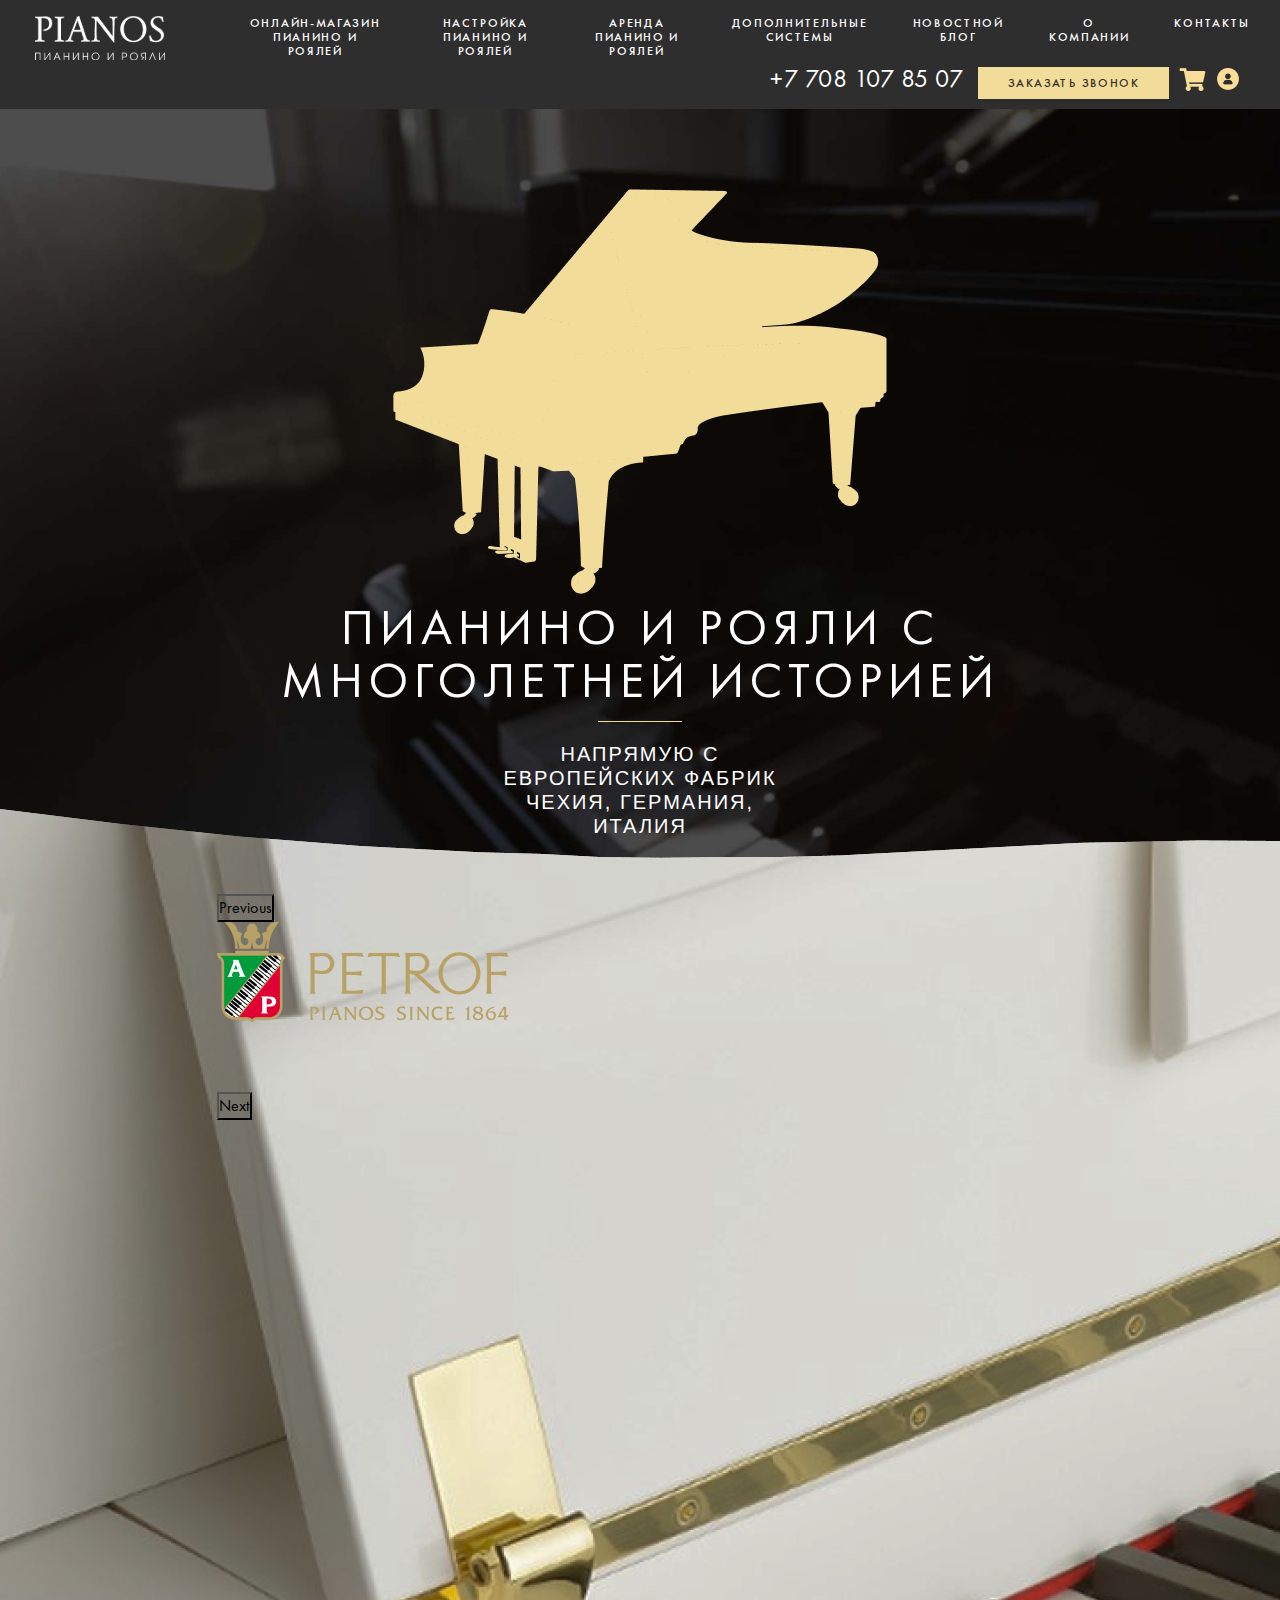
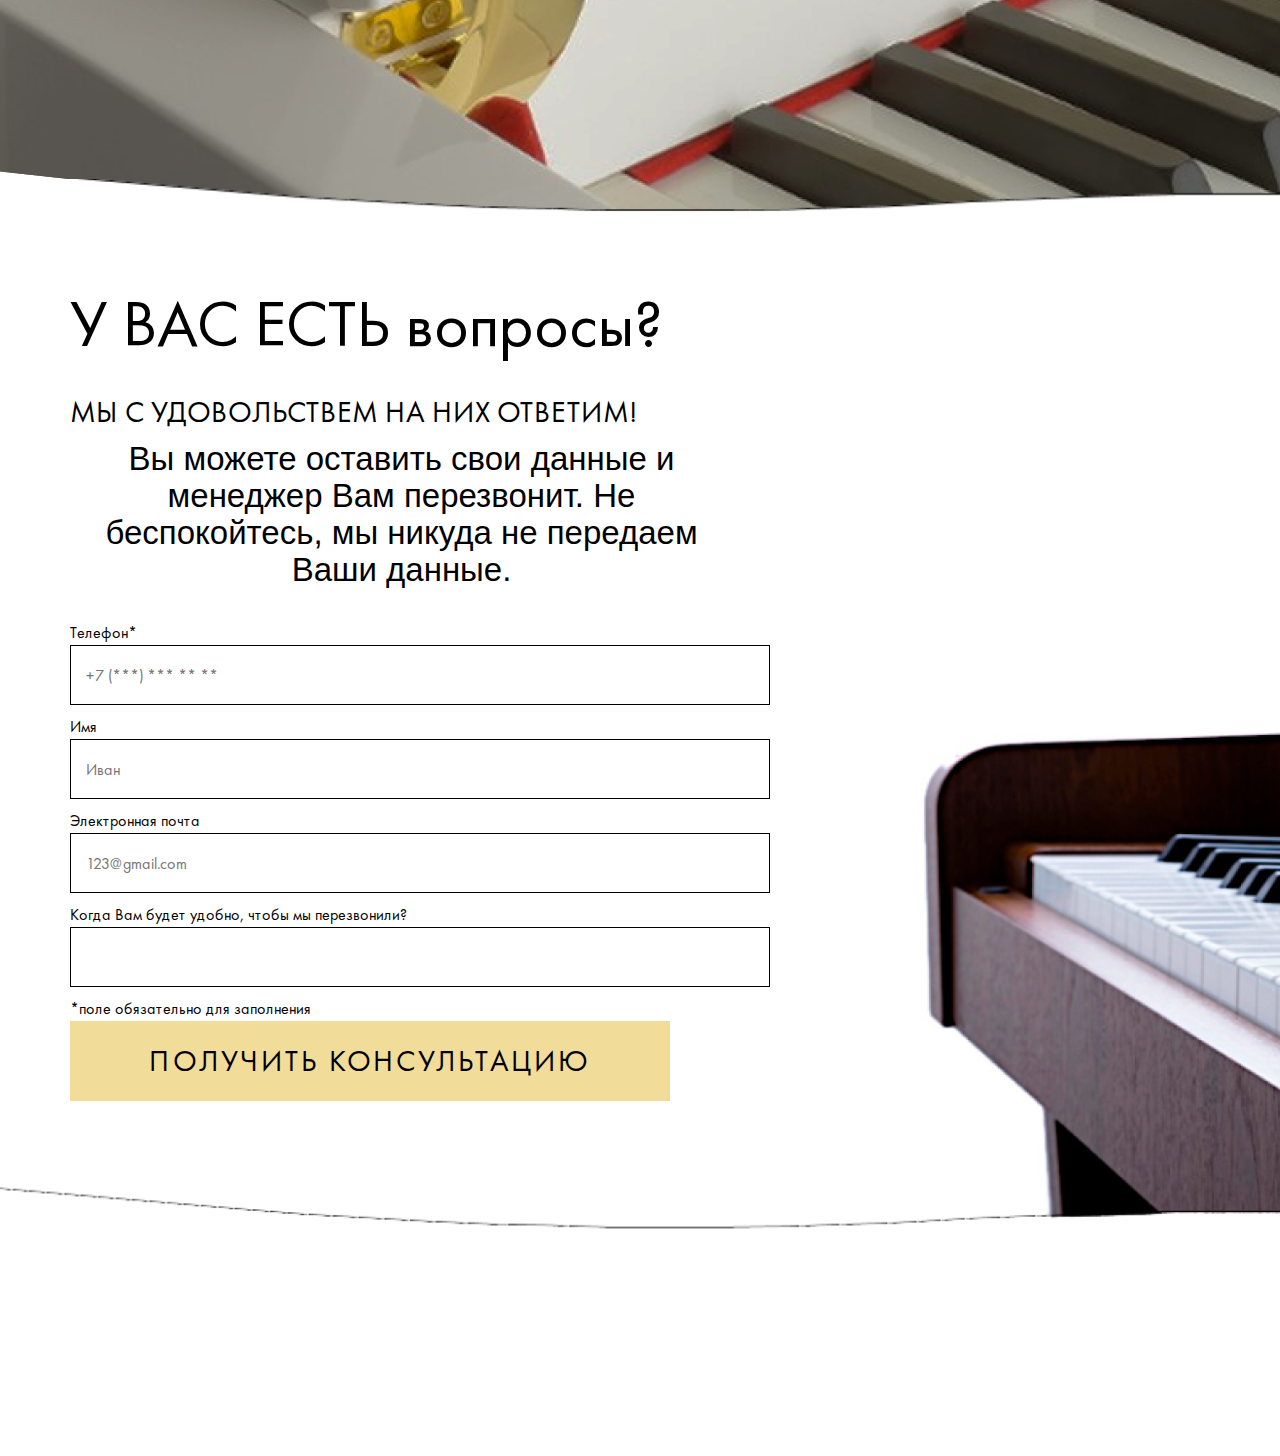
==== commit 7e4f215e: "add q block" ====
--- a/pages/index.html
+++ b/pages/index.html
@@ -20,11 +20,10 @@
 
 	<body>
 		<header class="header">
-			<div class="container">
-				<div class="header__content">
-					<div class="header__top">
-						<div class="header__top-logo">
-							<a href="#">
+			<div class="header__content">
+				<div class="header__top">
+					<div class="header__top-logo">
+						<a href="#">
 						<svg width="130" height="44" viewBox="0 0 130 44" fill="none" xmlns="http://www.w3.org/2000/svg" xmlns:xlink="http://www.w3.org/1999/xlink">
 <path d="M0 0H130V44H0V0Z" fill="url(#pattern0)"/>
 <defs>
@@ -35,23 +34,22 @@
 </defs>
 </svg>
 					</a>
-						</div>
-						<ul class="header__top-list">
-							<li class="header__top-item"><a href="#">онлайн-магазин пианино и роялей</a></li>
-							<li class="header__top-item"><a href="#">настройка пианино и роялей</a></li>
-							<li class="header__top-item"><a href="#">аренда пианино и роялей</a></li>
-							<li class="header__top-item"><a href="#">дополнительные системы</a></li>
-							<li class="header__top-item"><a href="#">новостной блог</a></li>
-							<li class="header__top-item"><a href="#">о компании</a></li>
-							<li class="header__top-item"><a href="#">Контакты</a></li>
-						</ul>
 					</div>
-					<div class="header__bottom">
-						<a href="tel:+7 708 107 85 07">+7 708 107 85 07</a>
-						<button class="header__bottom-btn" onclick="o2.feedback.open()">Заказать звонок</button>
-						<a href="#"><img src="./img/header-basket.png"></a>
-						<a href="#"><img src="./img/header-profile.png"></a>
-					</div>
+					<ul class="header__top-list">
+						<li class="header__top-item"><a href="#">онлайн-магазин пианино и роялей</a></li>
+						<li class="header__top-item"><a href="#">настройка пианино и роялей</a></li>
+						<li class="header__top-item"><a href="#">аренда пианино и роялей</a></li>
+						<li class="header__top-item"><a href="#">дополнительные системы</a></li>
+						<li class="header__top-item"><a href="#">новостной блог</a></li>
+						<li class="header__top-item"><a href="#">о компании</a></li>
+						<li class="header__top-item"><a href="#">Контакты</a></li>
+					</ul>
+				</div>
+				<div class="header__bottom">
+					<a href="tel:+7 708 107 85 07">+7 708 107 85 07</a>
+					<button class="header__bottom-btn" onclick="o2.feedback.open()">Заказать звонок</button>
+					<a href="#"><img src="./img/header-basket.png"></a>
+					<a href="#"><img src="./img/header-profile.png"></a>
 				</div>
 			</div>
 		</header>
@@ -84,6 +82,48 @@
 			<h1>Ваша заявка отправлена!</h1>
 			<p>Мы свяжемся с Вами в ближайшее время</p>
 		</div>
+		<section class="slider _slider">
+			<div class="slider__logo">
+				<a href="#"> <img src="./img/slider-logo.png" alt="logotip"></a>
+			</div>
+			<p class="slider__text">“романтичные” фортепиано от чешских мастеров</p>
+			<div class="slider__content">
+				<ul class="slider__list">
+					<li class="slider__item">
+						<h1>dasdas</h1>
+					</li>
+					<li class="slider__item">
+						<h1>dasdas</h1>
+					</li>
+					<li class="slider__item">
+						<h1>dasdas</h1>
+					</li>
+					<li class="slider__item">
+						<h1>dasdas</h1>
+					</li>
+					<li class="slider__item">
+						<h1>dasdas</h1>
+					</li>
+				</ul>
+			</div>
+		</section>
+		<section class="question">
+			<h2>У ВАС ЕСТЬ вопросы?</h2>
+			<h3>МЫ С УДОВОЛЬСТВЕМ НА НИХ ОТВЕТИМ!</h3>
+			<p>Вы можете оставить свои данные и менеджер Вам перезвонит. Не беспокойтесь, мы никуда не передаем Ваши данные.</p>
+			<form action="#">
+				<label>Телефон*</label>
+				<input type="tel" placeholder="+7 (***) *** ** **">
+				<label for="#">Имя</label>
+				<input type="text" placeholder="Иван">
+				<label for="#">Электронная почта</label>
+				<input type="email" placeholder="123@gmail.com">
+				<label for="#">Когда Вам будет удобно, чтобы мы перезвонили?</label>
+				<input type="text">
+				<label for="#">*поле обязательно для заполнения</label>
+				<button type="submit">получить консультацию</button>
+			</form>
+		</section>
 
 
 		<footer>
--- a/pages/style.css
+++ b/pages/style.css
@@ -634,18 +634,24 @@
 
 /* blocks */
 
+.header {
+  background-color: rgba(0, 0, 0, 0.82);
+  position: relative;
+}
+
 .header__content {
   padding: 16px 30px 10px 35px;
-  background-color: rgba(0, 0, 0, 0.82);
-  position: relative;
 }
 
 a {
   color: #ffffff;
+  -webkit-transition: color .3s;
+  -o-transition: color .3s;
+  transition: color .3s;
 }
 
 a:hover {
-  color: #C4C5CA;
+  color: #C9984F;
 }
 
 .header__top {
@@ -653,10 +659,14 @@
   display: -webkit-flex;
   display: -ms-flexbox;
   display: flex;
+  -webkit-box-pack: justify;
+  -webkit-justify-content: space-between;
+  -ms-flex-pack: justify;
+  justify-content: space-between;
 }
 
 .header__top-logo {
-  margin-right: 25px;
+  margin-right: 82px;
 }
 
 .header__top-list {
@@ -681,16 +691,6 @@
 
 .header__top-item:last-child {
   margin-right: 0;
-}
-
-.header__top-item:nth-child(5) {
-  margin-right: 39px;
-}
-
-.header__top-item:nth-child(6) {
-  display: block;
-  width: 21%;
-  margin-right: 34px;
 }
 
 .header__bottom {
@@ -741,12 +741,17 @@
   background-color: #C9984F;
 }
 
+.main {
+  background-image: url("./img/main-back.png");
+  background-repeat: no-repeat;
+  background-position: center center;
+  text-align: center;
+  -webkit-background-size: cover;
+  background-size: cover;
+}
+
 .main__content {
   padding: 80px 0 50px 0;
-  background-image: url("./img/bacground-header.png");
-  background-repeat: no-repeat;
-  background-position: 0 -100px;
-  text-align: center;
 }
 
 .main__content h1 {
@@ -886,6 +891,192 @@
   color: #fff;
 }
 
+.slider {
+  height: 1068px;
+  padding: 85px 217px;
+  background-image: url("./img/slider-img.png"), url("./img/slider-img.png");
+  -webkit-background-size: cover;
+  background-size: cover;
+  background-repeat: no-repeat;
+  -webkit-transform: translateY(-79px);
+  -ms-transform: translateY(-79px);
+  transform: translateY(-79px);
+}
+
+/* Slider */
+
+.slick-slider {
+  position: relative;
+  display: block;
+  -webkit-box-sizing: border-box;
+  box-sizing: border-box;
+  -webkit-touch-callout: none;
+  -webkit-user-select: none;
+  -moz-user-select: none;
+  -ms-user-select: none;
+  user-select: none;
+  -ms-touch-action: pan-y;
+  touch-action: pan-y;
+  -webkit-tap-highlight-color: transparent;
+}
+
+.slick-list {
+  position: relative;
+  overflow: hidden;
+  display: block;
+  margin: 0;
+  padding: 0;
+}
+
+.slick-list:focus {
+  outline: none;
+}
+
+.slick-list.dragging {
+  cursor: pointer;
+  cursor: hand;
+}
+
+.slick-slider .slick-track,
+.slick-slider .slick-list {
+  -webkit-transform: translate3d(0, 0, 0);
+  -ms-transform: translate3d(0, 0, 0);
+  transform: translate3d(0, 0, 0);
+}
+
+.slick-track {
+  position: relative;
+  left: 0;
+  top: 0;
+  display: block;
+  margin-left: auto;
+  margin-right: auto;
+}
+
+.slick-track:before,
+.slick-track:after {
+  content: "";
+  display: table;
+}
+
+.slick-track:after {
+  clear: both;
+}
+
+.slick-loading .slick-track {
+  visibility: hidden;
+}
+
+.slick-slide {
+  float: left;
+  height: 100%;
+  min-height: 1px;
+  display: none;
+}
+
+[dir="rtl"] .slick-slide {
+  float: right;
+}
+
+.slick-slide img {
+  display: block;
+}
+
+.slick-slide.slick-loading img {
+  display: none;
+}
+
+.slick-slide.dragging img {
+  pointer-events: none;
+}
+
+.slick-initialized .slick-slide {
+  display: block;
+}
+
+.slick-loading .slick-slide {
+  visibility: hidden;
+}
+
+.slick-vertical .slick-slide {
+  display: block;
+  height: auto;
+  border: 1px solid transparent;
+}
+
+.slick-arrow.slick-hidden {
+  display: none;
+}
+
+.question {
+  height: 1100px;
+  padding: 106px 70px;
+  background-image: url("./img/q-back.png");
+  -webkit-transform: translateY(-177px);
+  -ms-transform: translateY(-177px);
+  transform: translateY(-177px);
+  -webkit-background-size: cover;
+  background-size: cover;
+}
+
+h2 {
+  font-size: 66px;
+  line-height: 79px;
+}
+
+h3 {
+  font-size: 30px;
+  line-height: 36px;
+}
+
+p {
+  width: 663px;
+  font-size: 33px;
+  line-height: 37px;
+  font-weight: 300;
+  color: #000000;
+  text-align: center;
+}
+
+form {
+  display: -webkit-box;
+  display: -webkit-flex;
+  display: -ms-flexbox;
+  display: flex;
+  -webkit-box-orient: vertical;
+  -webkit-box-direction: normal;
+  -webkit-flex-direction: column;
+  -ms-flex-direction: column;
+  flex-direction: column;
+  max-width: 700px;
+}
+
+form input {
+  height: 60px;
+  padding-left: 15px;
+  margin-bottom: 10px;
+  border: 1.5px solid #000000;
+}
+
+form button {
+  max-width: 600px;
+  padding: 26px 27px;
+  background-color: #F1DC9A;
+  border: 1px solid #F1DC9A;
+  font-size: 30px;
+  line-height: 26px;
+  text-align: center;
+  letter-spacing: 2.25px;
+  text-transform: uppercase;
+  -webkit-transition: background-color .3s;
+  -o-transition: background-color .3s;
+  transition: background-color .3s;
+}
+
+form button:hover {
+  background-color: #F1B766;
+}
+
 /* Пример подключения*/
 
 /* @import 'blocks/component/component'; */
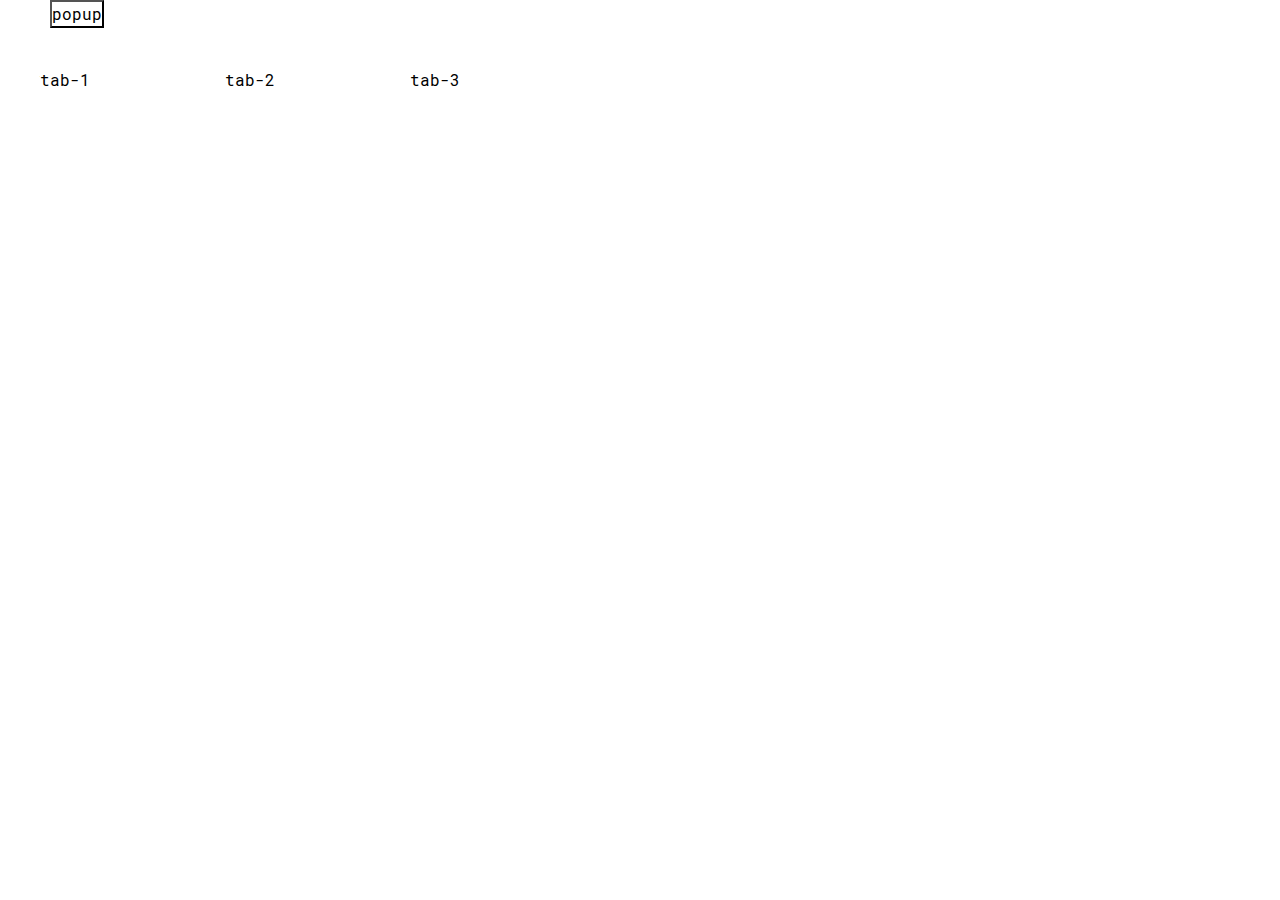
==== commit a64b6f9d: "add tabs" ====
--- a/pages/index.html
+++ b/pages/index.html
@@ -19,117 +19,67 @@
 	</head>
 
 	<body>
-		<header class="header">
-			<div class="header__content">
-				<div class="header__top">
-					<div class="header__top-logo">
-						<a href="#">
-						<svg width="130" height="44" viewBox="0 0 130 44" fill="none" xmlns="http://www.w3.org/2000/svg" xmlns:xlink="http://www.w3.org/1999/xlink">
-<path d="M0 0H130V44H0V0Z" fill="url(#pattern0)"/>
-<defs>
-<pattern id="pattern0" patternContentUnits="objectBoundingBox" width="1" height="1">
-<use xlink:href="#image0" transform="translate(0 -0.00473485) scale(0.00166667 0.00492424)"/>
-</pattern>
-<image id="image0" width="600" height="205" xlink:href="[data-uri]"/>
-</defs>
-</svg>
-					</a>
+		<header>
+			<div class="container">
+				<button onclick="o2.gPopup.open('_header-popup')">popup</button>
+				<div class="_header-popup" style="display: none;">
+					<div class="header__popup _popup-content">
+						<div class="header__popup-wr">
+							<div class="header__popup-top">
+								<h1>Оставить отзыв</h1>
+								<button class="g-popup__close" onclick="o2.gPopup.close()">
+									<svg width="14" height="14" viewBox="0 0 14 14" fill="none" xmlns="http://www.w3.org/2000/svg">
+										<path d="M13 2.20857L11.7914 1L7 5.79143L2.20857 1L1 2.20857L5.79143 7L1 11.7914L2.20857 13L7 8.20857L11.7914 13L13 11.7914L8.20857 7L13 2.20857Z" fill="#3C3C3C" stroke="#3C3C3C" />
+									</svg>
+								</button>
+							</div>
+							<form class="header__popup-form" action="#">
+								<input type="text" placeholder="Имя">
+								<input type="email" name="mail" placeholder="Эл. почта или телефон">
+								<p class="select">
+									<select>
+										<option>Любой специалист</option>
+										<option>ddf</option>
+										<option>sda</option>
+										<option>saa</option>
+									</select>
+								</p>
+								<textarea name="comment" placeholder="Отзыв"></textarea>
+								<button type="submit">Отправить</button>
+							</form>
+						</div>
 					</div>
-					<ul class="header__top-list">
-						<li class="header__top-item"><a href="#">онлайн-магазин пианино и роялей</a></li>
-						<li class="header__top-item"><a href="#">настройка пианино и роялей</a></li>
-						<li class="header__top-item"><a href="#">аренда пианино и роялей</a></li>
-						<li class="header__top-item"><a href="#">дополнительные системы</a></li>
-						<li class="header__top-item"><a href="#">новостной блог</a></li>
-						<li class="header__top-item"><a href="#">о компании</a></li>
-						<li class="header__top-item"><a href="#">Контакты</a></li>
-					</ul>
-				</div>
-				<div class="header__bottom">
-					<a href="tel:+7 708 107 85 07">+7 708 107 85 07</a>
-					<button class="header__bottom-btn" onclick="o2.feedback.open()">Заказать звонок</button>
-					<a href="#"><img src="./img/header-basket.png"></a>
-					<a href="#"><img src="./img/header-profile.png"></a>
 				</div>
 			</div>
 		</header>
-		<section class="main">
-			<div class="container">
-				<div class="main__content">
-					<div class="main__logo">
-						<a href="#">
-					<img src="./img/main-log.png" alt="logotip">
-				</a>
-					</div>
-					<h1>пианино и рояли с многолетней историей</h1>
-					<p>напрямую с европейских фабрик Чехия, германия, италия</p>
-				</div>
-			</div>
-		</section>
-		<div class="header-feedback">
-			<button class="header-feedback__close" onclick="o2.feedback.close()">X</button>
-			<h1>обратная связь</h1>
-			<form action="#">
-				<label name="Имя">Имя</label>
-				<input type="text" name="name">
-				<label name="Телефон">Телефон</label>
-				<input type="tel" name="phone">
-				<input onclick="o2.feedback.send()" class="send" type="submit" name="button">
-			</form>
-		</div>
-		<div class="send-message">
-			<button class="send-message__close" onclick="o2.feedback.close()">X</button>
-			<h1>Ваша заявка отправлена!</h1>
-			<p>Мы свяжемся с Вами в ближайшее время</p>
-		</div>
-		<section class="slider _slider">
-			<div class="slider__logo">
-				<a href="#"> <img src="./img/slider-logo.png" alt="logotip"></a>
-			</div>
-			<p class="slider__text">“романтичные” фортепиано от чешских мастеров</p>
-			<div class="slider__content">
-				<ul class="slider__list">
-					<li class="slider__item">
-						<h1>dasdas</h1>
-					</li>
-					<li class="slider__item">
-						<h1>dasdas</h1>
-					</li>
-					<li class="slider__item">
-						<h1>dasdas</h1>
-					</li>
-					<li class="slider__item">
-						<h1>dasdas</h1>
-					</li>
-					<li class="slider__item">
-						<h1>dasdas</h1>
-					</li>
+		<div class="_tabs-wr">
+			<div class="tab">
+				<ul class="tabs">
+					<li class="tab-btn" data-path='one' onclick="o2.tab.open(event, 1)"><span href="#">tab-1</span></li>
+					<li class="tab-btn" data-path='two' onclick="o2.tab.open(event, 2)"><span href="#">tab-2</span></li>
+					<li class="tab-btn" data-path='tree' onclick="o2.tab.open(event, 3)"><span href="#">tab-3</span></li>
 				</ul>
 			</div>
-		</section>
-		<section class="question">
-			<h2>У ВАС ЕСТЬ вопросы?</h2>
-			<h3>МЫ С УДОВОЛЬСТВЕМ НА НИХ ОТВЕТИМ!</h3>
-			<p>Вы можете оставить свои данные и менеджер Вам перезвонит. Не беспокойтесь, мы никуда не передаем Ваши данные.</p>
-			<form action="#">
-				<label>Телефон*</label>
-				<input type="tel" placeholder="+7 (***) *** ** **">
-				<label for="#">Имя</label>
-				<input type="text" placeholder="Иван">
-				<label for="#">Электронная почта</label>
-				<input type="email" placeholder="123@gmail.com">
-				<label for="#">Когда Вам будет удобно, чтобы мы перезвонили?</label>
-				<input type="text">
-				<label for="#">*поле обязательно для заполнения</label>
-				<button type="submit">получить консультацию</button>
-			</form>
-		</section>
+			<div class="tab__content" data-target="1">
+				<p>Lorem ipsum, dolor sit amet consectetur adipisicing elit. Nulla sed quas cupiditate placeat natus perspiciatis accusamus necessitatibus ea tempora praesentium. Quas deserunt recusandae dolorum exercitationem laborum dolorem id architecto quos.</p>
+			</div>
+			<div class="tab__content " data-target="2">
+				<p> lorefffLorem ipsum, dolor sit amet consectetur adipisicing elit. Nulla sed quas cupiditate placeat natus perspiciatis accusamus necessitatibus ea tempora praesentium. Quas deserunt recusandae dolorum exercitationem laborum dolorem id architecto quos.</p>
+			</div>
+			<div class="tab__content " data-target="3">
+				<p>Loremfsdfsfsfs ipsum, dolor sit amet consectetur adipisicing elit. Nulla sed quas cupiditate placeat natus perspiciatis accusamus necessitatibus ea tempora praesentium. Quas deserunt recusandae dolorum exercitationem laborum dolorem id architecto quos.</p>
+			</div>
+		</div>
+
+
 
 
 		<footer>
 			<div class="container">
 			</div>
 		</footer>
+		<div class="g-popup _overlay">
+		</div>
 		<script type="text/javascript" src="./main.min.js" defer="" async=""></script>
 	</body>
 
--- a/pages/style.css
+++ b/pages/style.css
@@ -34,25 +34,46 @@
 /* base */
 
 @font-face {
-  font-family: Futura New;
-  src: url("./fonts/FuturaNewBook-Reg.ttf");
-  font-weight: 400;
-  font-style: normal;
-  font-display: swap;
-}
-
-@font-face {
-  font-family: Futura New;
-  src: url("./fonts/FuturaNewlight-Obl.ttf");
+  font-family: 'Roboto-mono';
+  src: url("./fonts/Roboto_mono/Light/RobotoMono-Light.eot");
+  src: url("./fonts/Roboto_mono/Light/RobotoMono-Light.eot?#iefix") format("embedded-opentype"), url("./fonts/Roboto_mono/Light/RobotoMono-Light.woff2") format("woff2"), url("./fonts/Roboto_mono/Light/RobotoMono-Light.woff") format("woff"), url("./fonts/Roboto_mono/Light/RobotoMono-Light.svg#RobotoMono-Light") format("svg"), url("./fonts/Roboto_mono/Light/RobotoMono-Light.ttf") format("truetype");
   font-weight: 300;
   font-style: normal;
   font-display: swap;
 }
 
 @font-face {
-  font-family: Futura New;
-  src: url("./fonts/FuturaNewMedium-Reg.ttf");
+  font-family: 'Roboto-mono';
+  src: url("./fonts/Roboto_mono/Bold/RobotoMono-Bold.eot");
+  src: url("./fonts/Roboto_mono/Bold/RobotoMono-Bold.eot?#iefix") format("embedded-opentype"), url("./fonts/Roboto_mono/Bold/RobotoMono-Bold.woff2") format("woff2"), url("./fonts/Roboto_mono/Bold/RobotoMono-Bold.woff") format("woff"), url("./fonts/Roboto_mono/Bold/RobotoMono-Bold.svg#RobotoMono-Bold") format("svg"), url("./fonts/Roboto_mono/Bold/RobotoMono-Bold.ttf") format("truetype");
+  font-weight: bold;
+  font-style: normal;
+  font-display: swap;
+}
+
+@font-face {
+  font-family: 'Roboto-mono';
+  src: url("./fonts/Roboto_mono/Thin/RobotoMono-Thin.eot");
+  src: url("./fonts/Roboto_mono/Thin/RobotoMono-Thin.eot?#iefix") format("embedded-opentype"), url("./fonts/Roboto_mono/Thin/RobotoMono-Thin.woff2") format("woff2"), url("./fonts/Roboto_mono/Thin/RobotoMono-Thin.woff") format("woff"), url("./fonts/Roboto_mono/Thin/RobotoMono-Thin.svg#RobotoMono-Thin") format("svg"), url("./fonts/Roboto_mono/Thin/RobotoMono-Thin.ttf") format("truetype");
+  font-weight: 100;
+  font-style: normal;
+  font-display: swap;
+}
+
+@font-face {
+  font-family: 'Roboto-mono';
+  src: url("./fonts/Roboto_mono/Medium/RobotoMono-Medium.eot");
+  src: url("./fonts/Roboto_mono/Medium/RobotoMono-Medium.eot?#iefix") format("embedded-opentype"), url("./fonts/Roboto_mono/Medium/RobotoMono-Medium.woff2") format("woff2"), url("./fonts/Roboto_mono/Medium/RobotoMono-Medium.woff") format("woff"), url("./fonts/Roboto_mono/Medium/RobotoMono-Medium.svg#RobotoMono-Medium") format("svg"), url("./fonts/Roboto_mono/Medium/RobotoMono-Medium.ttf") format("truetype");
   font-weight: 500;
+  font-style: normal;
+  font-display: swap;
+}
+
+@font-face {
+  font-family: 'Roboto-mono';
+  src: url("./fonts/Roboto_mono/Regular/RobotoMono-Regular.eot");
+  src: url("./fonts/Roboto_mono/Regular/RobotoMono-Regular.eot?#iefix") format("embedded-opentype"), url("./fonts/Roboto_mono/Regular/RobotoMono-Regular.woff2") format("woff2"), url("./fonts/Roboto_mono/Regular/RobotoMono-Regular.woff") format("woff"), url("./fonts/Roboto_mono/Regular/RobotoMono-Regular.svg#RobotoMono-Regular") format("svg"), url("./fonts/Roboto_mono/Regular/RobotoMono-Regular.ttf") format("truetype");
+  font-weight: normal;
   font-style: normal;
   font-display: swap;
 }
@@ -518,7 +539,7 @@
 /*  Общая типографика для всех страниц. здесь описываются общие свойства для текстовых блоков  */
 
 body {
-  font-family: "Futura New", sans-serif;
+  font-family: "Roboto-mono", sans-serif;
   font-size: 16px;
   line-height: 1.5;
   min-height: 100vh;
@@ -586,12 +607,8 @@
   text-decoration: none;
 }
 
-.body {
-  background-color: #1f1f1f1f;
-}
-
 .container {
-  max-width: 1240px;
+  max-width: 1220px;
   width: 100%;
   margin-right: auto;
   margin-left: auto;
@@ -634,27 +651,28 @@
 
 /* blocks */
 
-.header {
-  background-color: rgba(0, 0, 0, 0.82);
+/* Пример подключения*/
+
+.header__popup {
+  position: fixed;
+  top: 0;
+  right: 0;
+  height: 100%;
+  padding: 40px 40px;
+  -webkit-transition: opacity .3s;
+  -o-transition: opacity .3s;
+  transition: opacity .3s;
+}
+
+.header__popup-wr {
   position: relative;
-}
-
-.header__content {
-  padding: 16px 30px 10px 35px;
-}
-
-a {
-  color: #ffffff;
-  -webkit-transition: color .3s;
-  -o-transition: color .3s;
-  transition: color .3s;
-}
-
-a:hover {
-  color: #C9984F;
-}
-
-.header__top {
+  margin-left: auto;
+  height: calc(100% - 20px);
+  padding: 40px 40px;
+  background-color: #fff;
+}
+
+.header__popup-top {
   display: -webkit-box;
   display: -webkit-flex;
   display: -ms-flexbox;
@@ -663,382 +681,18 @@
   -webkit-justify-content: space-between;
   -ms-flex-pack: justify;
   justify-content: space-between;
-}
-
-.header__top-logo {
-  margin-right: 82px;
-}
-
-.header__top-list {
-  display: -webkit-box;
-  display: -webkit-flex;
-  display: -ms-flexbox;
-  display: flex;
-  text-align: center;
-}
-
-.header__top-item {
-  margin-right: 45px;
-  line-height: 14px;
-  font-family: Futura New;
-  font-style: normal;
-  font-weight: 450;
-  font-size: 12px;
-  text-align: center;
-  letter-spacing: 1.7px;
-  text-transform: uppercase;
-}
-
-.header__top-item:last-child {
-  margin-right: 0;
-}
-
-.header__bottom {
-  display: -webkit-box;
-  display: -webkit-flex;
-  display: -ms-flexbox;
-  display: flex;
-  -webkit-box-pack: end;
-  -webkit-justify-content: flex-end;
-  -ms-flex-pack: end;
-  justify-content: flex-end;
-}
-
-.header__bottom a:nth-child(1) {
-  margin-right: 15px;
-  font-size: 25px;
-  line-height: 24px;
-  letter-spacing: 0.02em;
-}
-
-.header__bottom img:nth-child(1) {
-  margin-right: 10px;
-}
-
-.header__bottom img:hover {
-  -webkit-transform: scale(1.1);
-  -ms-transform: scale(1.1);
-  transform: scale(1.1);
-}
-
-.header__bottom-btn {
-  padding: 7px 29px;
-  margin-right: 10px;
-  font-family: Futura New;
-  font-style: normal;
-  font-weight: 450;
-  font-size: 12px;
-  line-height: 11px;
-  letter-spacing: 1.4px;
-  text-transform: uppercase;
+  margin-bottom: 41px;
+}
+
+.header__popup-top button {
   border: none;
-  background: #F1DC9A;
-  border: 1px solid #F1DC9A;
-  color: rgba(0, 0, 0, 0.82);
-}
-
-.header__bottom-btn:hover {
-  background-color: #C9984F;
-}
-
-.main {
-  background-image: url("./img/main-back.png");
-  background-repeat: no-repeat;
-  background-position: center center;
-  text-align: center;
-  -webkit-background-size: cover;
-  background-size: cover;
-}
-
-.main__content {
-  padding: 80px 0 50px 0;
-}
-
-.main__content h1 {
-  max-width: 800px;
-  margin: 0 auto;
-  font-size: 50px;
-  line-height: 53px;
-  text-align: center;
-  letter-spacing: 6px;
-  text-transform: uppercase;
-  color: #FFFFFF;
-}
-
-.main__content h1:after {
-  content: '';
-  display: block;
-  width: 84px;
-  height: 1px;
-  margin: 0 auto;
-  margin-top: 14px;
-  margin-bottom: 20px;
-  background-color: #F1DC9A;
-}
-
-.main__content p {
-  width: 290px;
-  margin: 0 auto;
-  font-size: 20px;
-  line-height: 24px;
-  text-align: center;
-  letter-spacing: 2px;
-  text-transform: uppercase;
-  color: #FFFFFF;
-}
-
-.main__logo {
-  display: -webkit-box;
-  display: -webkit-flex;
-  display: -ms-flexbox;
-  display: flex;
-  -webkit-box-pack: center;
-  -webkit-justify-content: center;
-  -ms-flex-pack: center;
-  justify-content: center;
-}
-
-.header-feedback {
-  display: none;
-  position: fixed;
-  right: 0;
-  top: 0;
-  left: 0;
-  bottom: 0;
-  padding: 40px 53px;
-  background-color: rgba(0, 0, 0, 0.82);
-  color: #fff;
-}
-
-.header-feedback h1 {
-  text-transform: uppercase;
-  text-align: center;
-  margin-bottom: 20px;
-}
-
-.header-feedback form {
-  text-align: center;
-}
-
-.header-feedback form label {
-  display: block;
-}
-
-.header-feedback form input {
-  width: 494px;
-  height: 40px;
-  margin-bottom: 20px;
-  padding-left: 15px;
-  background-color: rgba(0, 0, 0, 0.82);
-}
-
-.header-feedback form input:last-child {
-  display: block;
-  width: 191px;
-  height: 48px;
-  margin: 0 auto;
-  padding-left: 0;
-  background-color: #F1DC9A;
-  border: 1px solid #F1DC9A;
-  color: #000;
-}
-
-.header-feedback__close {
-  display: block;
-  width: 17px;
-  height: 17px;
-  position: absolute;
-  top: 15px;
-  right: 15px;
-  border: none;
-}
-
-.send-message {
-  visibility: hidden;
-  width: 720px;
-  height: 200px;
-  padding: 40px 0;
-  position: fixed;
-  top: 0;
-  right: 0;
-  left: 0;
-  bottom: 0;
-  background-color: rgba(0, 0, 0, 0.9);
-  color: #fff;
-}
-
-.send-message button {
-  position: absolute;
-  top: 15px;
-  right: 15px;
-  border: none;
-}
-
-.send-message h1 {
-  width: 262px;
-  margin: 0 auto;
-  margin-bottom: 27px;
-  font-size: 30px;
-  line-height: 36px;
-  letter-spacing: 5px;
-  text-transform: uppercase;
-}
-
-.send-message p {
-  text-align: center;
-  font-size: 17px;
-  line-height: 21px;
-  color: #fff;
-}
-
-.slider {
-  height: 1068px;
-  padding: 85px 217px;
-  background-image: url("./img/slider-img.png"), url("./img/slider-img.png");
-  -webkit-background-size: cover;
-  background-size: cover;
-  background-repeat: no-repeat;
-  -webkit-transform: translateY(-79px);
-  -ms-transform: translateY(-79px);
-  transform: translateY(-79px);
-}
-
-/* Slider */
-
-.slick-slider {
-  position: relative;
-  display: block;
-  -webkit-box-sizing: border-box;
-  box-sizing: border-box;
-  -webkit-touch-callout: none;
-  -webkit-user-select: none;
-  -moz-user-select: none;
-  -ms-user-select: none;
-  user-select: none;
-  -ms-touch-action: pan-y;
-  touch-action: pan-y;
-  -webkit-tap-highlight-color: transparent;
-}
-
-.slick-list {
-  position: relative;
-  overflow: hidden;
-  display: block;
-  margin: 0;
-  padding: 0;
-}
-
-.slick-list:focus {
-  outline: none;
-}
-
-.slick-list.dragging {
-  cursor: pointer;
-  cursor: hand;
-}
-
-.slick-slider .slick-track,
-.slick-slider .slick-list {
-  -webkit-transform: translate3d(0, 0, 0);
-  -ms-transform: translate3d(0, 0, 0);
-  transform: translate3d(0, 0, 0);
-}
-
-.slick-track {
-  position: relative;
-  left: 0;
-  top: 0;
-  display: block;
-  margin-left: auto;
+}
+
+.header__popup-top h1 {
   margin-right: auto;
 }
 
-.slick-track:before,
-.slick-track:after {
-  content: "";
-  display: table;
-}
-
-.slick-track:after {
-  clear: both;
-}
-
-.slick-loading .slick-track {
-  visibility: hidden;
-}
-
-.slick-slide {
-  float: left;
-  height: 100%;
-  min-height: 1px;
-  display: none;
-}
-
-[dir="rtl"] .slick-slide {
-  float: right;
-}
-
-.slick-slide img {
-  display: block;
-}
-
-.slick-slide.slick-loading img {
-  display: none;
-}
-
-.slick-slide.dragging img {
-  pointer-events: none;
-}
-
-.slick-initialized .slick-slide {
-  display: block;
-}
-
-.slick-loading .slick-slide {
-  visibility: hidden;
-}
-
-.slick-vertical .slick-slide {
-  display: block;
-  height: auto;
-  border: 1px solid transparent;
-}
-
-.slick-arrow.slick-hidden {
-  display: none;
-}
-
-.question {
-  height: 1100px;
-  padding: 106px 70px;
-  background-image: url("./img/q-back.png");
-  -webkit-transform: translateY(-177px);
-  -ms-transform: translateY(-177px);
-  transform: translateY(-177px);
-  -webkit-background-size: cover;
-  background-size: cover;
-}
-
-h2 {
-  font-size: 66px;
-  line-height: 79px;
-}
-
-h3 {
-  font-size: 30px;
-  line-height: 36px;
-}
-
-p {
-  width: 663px;
-  font-size: 33px;
-  line-height: 37px;
-  font-weight: 300;
-  color: #000000;
-  text-align: center;
-}
-
-form {
+.header__popup-form {
   display: -webkit-box;
   display: -webkit-flex;
   display: -ms-flexbox;
@@ -1048,36 +702,209 @@
   -webkit-flex-direction: column;
   -ms-flex-direction: column;
   flex-direction: column;
-  max-width: 700px;
-}
-
-form input {
-  height: 60px;
-  padding-left: 15px;
-  margin-bottom: 10px;
-  border: 1.5px solid #000000;
-}
-
-form button {
-  max-width: 600px;
-  padding: 26px 27px;
-  background-color: #F1DC9A;
-  border: 1px solid #F1DC9A;
-  font-size: 30px;
-  line-height: 26px;
+}
+
+.header__popup-form input {
+  max-width: 440px;
+  height: 50px;
+  margin-bottom: 20px;
+  padding-left: 16px;
+  background: rgba(0, 0, 0, 0.04);
+  -webkit-border-radius: 6px;
+  border-radius: 6px;
+  border: none;
+}
+
+.header__popup-form textarea {
+  max-width: 440px;
+  min-height: 150px;
+  margin-bottom: 20px;
+  background: rgba(0, 0, 0, 0.04);
+  -webkit-border-radius: 6px;
+  border-radius: 6px;
+  padding: 0 16px;
+  border: none;
+}
+
+.header__popup-form button {
+  width: 200px;
+  padding: 8px 0px;
+  -webkit-border-radius: 100px;
+  border-radius: 100px;
+  font-size: 13px;
+  line-height: 16px;
+}
+
+.header__popup-form select {
+  position: relative;
+  display: inline-block;
+  width: 440px;
+  height: 50px;
+  margin-bottom: 20px;
+  border: none;
+  background: rgba(0, 0, 0, 0.04);
+  -webkit-border-radius: 6px;
+  border-radius: 6px;
+  padding: 0 16px;
+  padding-right: 25px;
+  -webkit-appearance: none;
+  -moz-appearance: none;
+  appearance: none;
+}
+
+.header__popup-form .select {
+  display: inline-block;
+  position: relative;
+}
+
+.header__popup-form .select:after {
+  content: "▼";
+  padding: 10px 8px;
+  font-size: 12px;
+  position: absolute;
+  right: 8px;
+  top: 4px;
+  z-index: 1;
   text-align: center;
-  letter-spacing: 2.25px;
-  text-transform: uppercase;
-  -webkit-transition: background-color .3s;
-  -o-transition: background-color .3s;
-  transition: background-color .3s;
-}
-
-form button:hover {
-  background-color: #F1B766;
-}
-
-/* Пример подключения*/
+  width: 10%;
+  height: 100%;
+  pointer-events: none;
+}
+
+.ui-kit__section .ui-kit__title--popup {
+  margin-bottom: 30px;
+}
+
+.g-popup {
+  position: fixed;
+  top: 0px;
+  left: 0px;
+  height: 100%;
+  width: 100%;
+  background: rgba(0, 0, 0, 0.4);
+  display: -webkit-box;
+  display: -webkit-flex;
+  display: -ms-flexbox;
+  display: flex;
+  -webkit-box-align: center;
+  -webkit-align-items: center;
+  -ms-flex-align: center;
+  align-items: center;
+  -webkit-box-pack: center;
+  -webkit-justify-content: center;
+  -ms-flex-pack: center;
+  justify-content: center;
+  overflow: auto;
+  visibility: hidden;
+  opacity: 0;
+  -webkit-transform: translateY(-5px);
+  -ms-transform: translateY(-5px);
+  transform: translateY(-5px);
+  -webkit-transition: opacity .5s, -webkit-transform 0.1s ease-out;
+  transition: opacity .5s, -webkit-transform 0.1s ease-out;
+  -o-transition: opacity .5s, transform 0.1s ease-out;
+  transition: opacity .5s, transform 0.1s ease-out;
+  transition: opacity .5s, transform 0.1s ease-out, -webkit-transform 0.1s ease-out;
+}
+
+.g-popup.open {
+  visibility: visible;
+  opacity: 1;
+  -webkit-transform: translateY(0px);
+  -ms-transform: translateY(0px);
+  transform: translateY(0px);
+}
+
+.g-popup__content {
+  width: 600px;
+  max-height: calc(100% - 20px);
+  background: #fff;
+  margin: 0 auto;
+  padding: 20px;
+  -webkit-border-radius: 4px;
+  border-radius: 4px;
+  font-size: 14px;
+  -webkit-box-shadow: 0 4px 10px rgba(0, 0, 0, 0.08);
+  box-shadow: 0 4px 10px rgba(0, 0, 0, 0.08);
+  overflow: auto;
+  position: relative;
+}
+
+.g-popup__clsoe {
+  position: absolute;
+  top: 7px;
+  right: 7px;
+  cursor: pointer;
+}
+
+.tabs {
+  display: -webkit-box;
+  display: -webkit-flex;
+  display: -ms-flexbox;
+  display: flex;
+  -webkit-box-pack: justify;
+  -webkit-justify-content: space-between;
+  -ms-flex-pack: justify;
+  justify-content: space-between;
+  max-width: 500px;
+  padding: 40px;
+}
+
+span {
+  cursor: pointer;
+}
+
+li {
+  padding-left: 20px;
+  margin-bottom: 5px;
+  -webkit-transition: -webkit-transform .4s;
+  transition: -webkit-transform .4s;
+  -o-transition: transform .4s;
+  transition: transform .4s;
+  transition: transform .4s, -webkit-transform .4s;
+}
+
+li a {
+  color: #000;
+}
+
+li:hover {
+  -webkit-transform: scale(1.1);
+  -ms-transform: scale(1.1);
+  transform: scale(1.1);
+}
+
+.tab__content {
+  opacity: 0;
+  visibility: hidden;
+  -webkit-transition: opacity .4s, -webkit-transform .4s;
+  transition: opacity .4s, -webkit-transform .4s;
+  -o-transition: transform .4s, opacity .4s;
+  transition: transform .4s, opacity .4s;
+  transition: transform .4s, opacity .4s, -webkit-transform .4s;
+}
+
+.tab__content-active {
+  display: -webkit-box;
+  display: -webkit-flex;
+  display: -ms-flexbox;
+  display: flex;
+  -webkit-box-orient: vertical;
+  -webkit-box-direction: normal;
+  -webkit-flex-direction: column;
+  -ms-flex-direction: column;
+  flex-direction: column;
+  -webkit-box-pack: center;
+  -webkit-justify-content: center;
+  -ms-flex-pack: center;
+  justify-content: center;
+  padding-top: 10px;
+  visibility: visible;
+  opacity: 1;
+  -webkit-transform: translateX(20px);
+  -ms-transform: translateX(20px);
+  transform: translateX(20px);
+}
 
 /* @import 'blocks/component/component'; */
 
